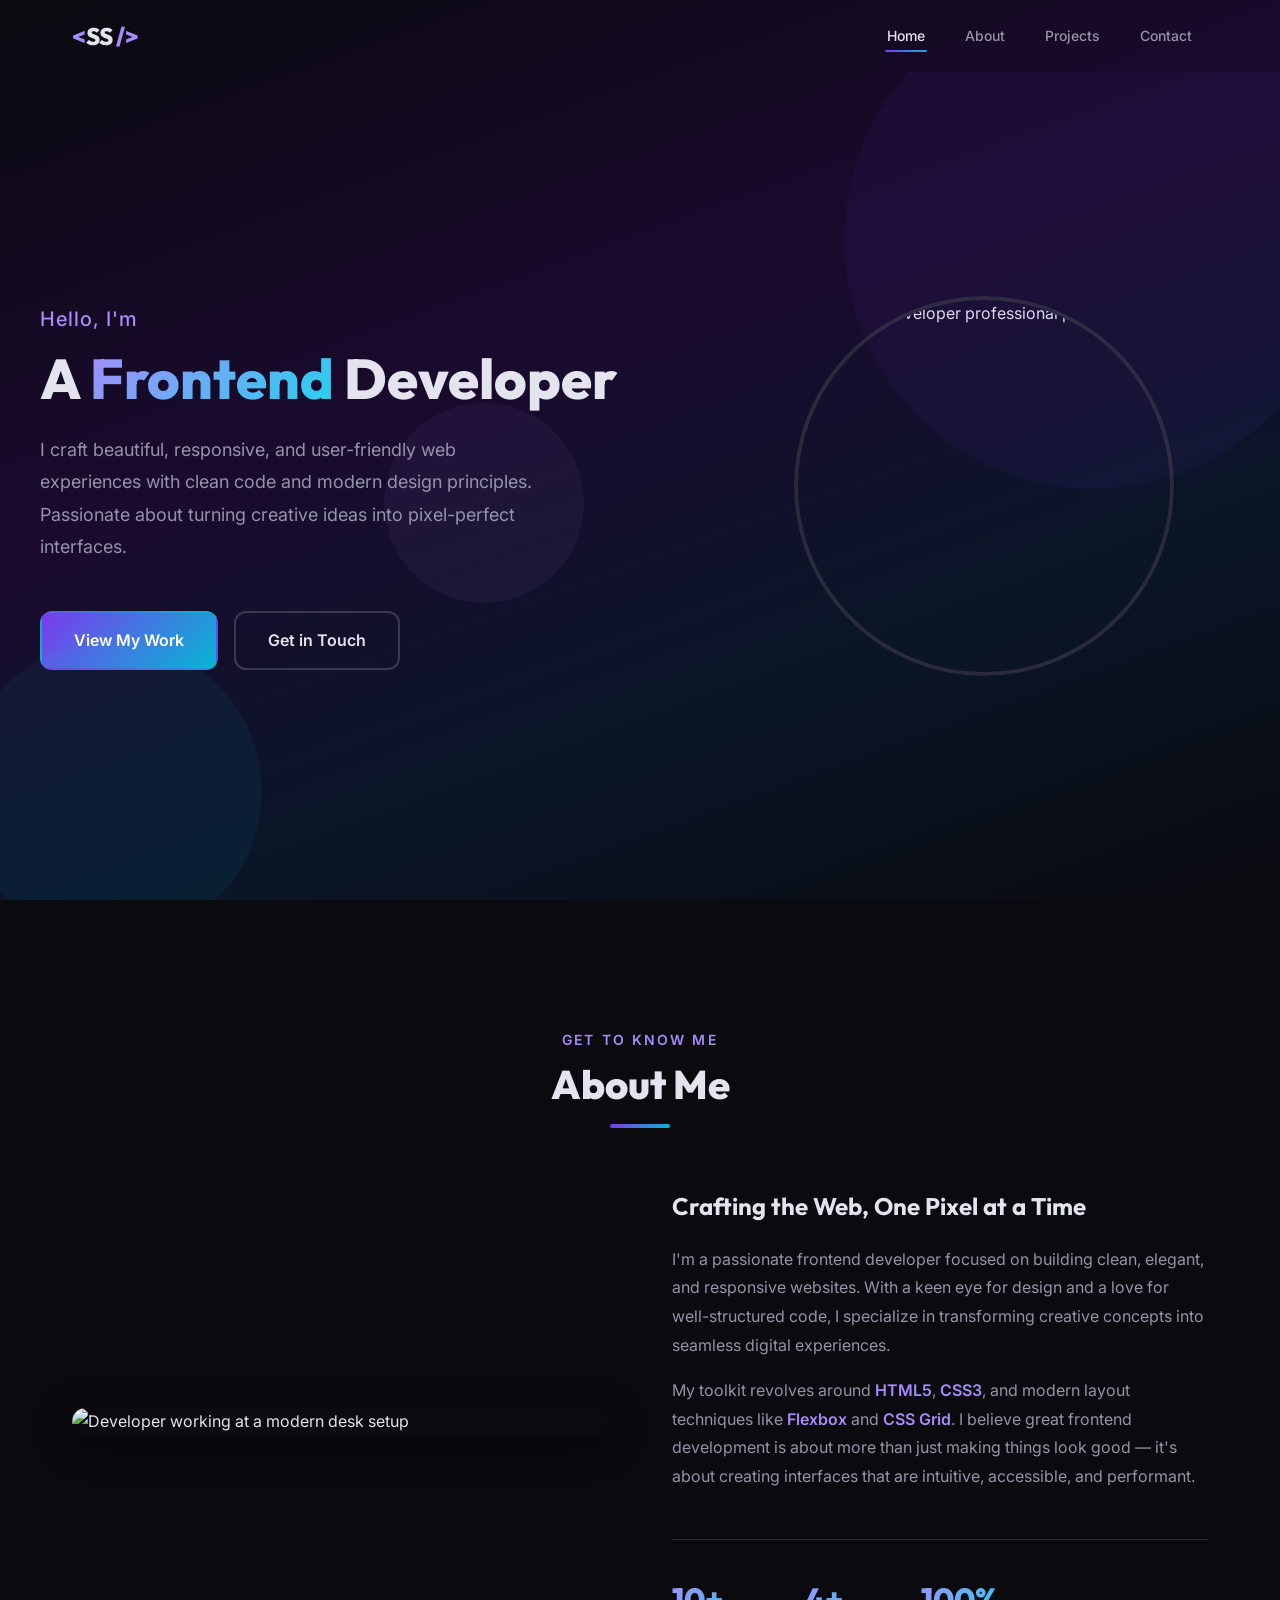
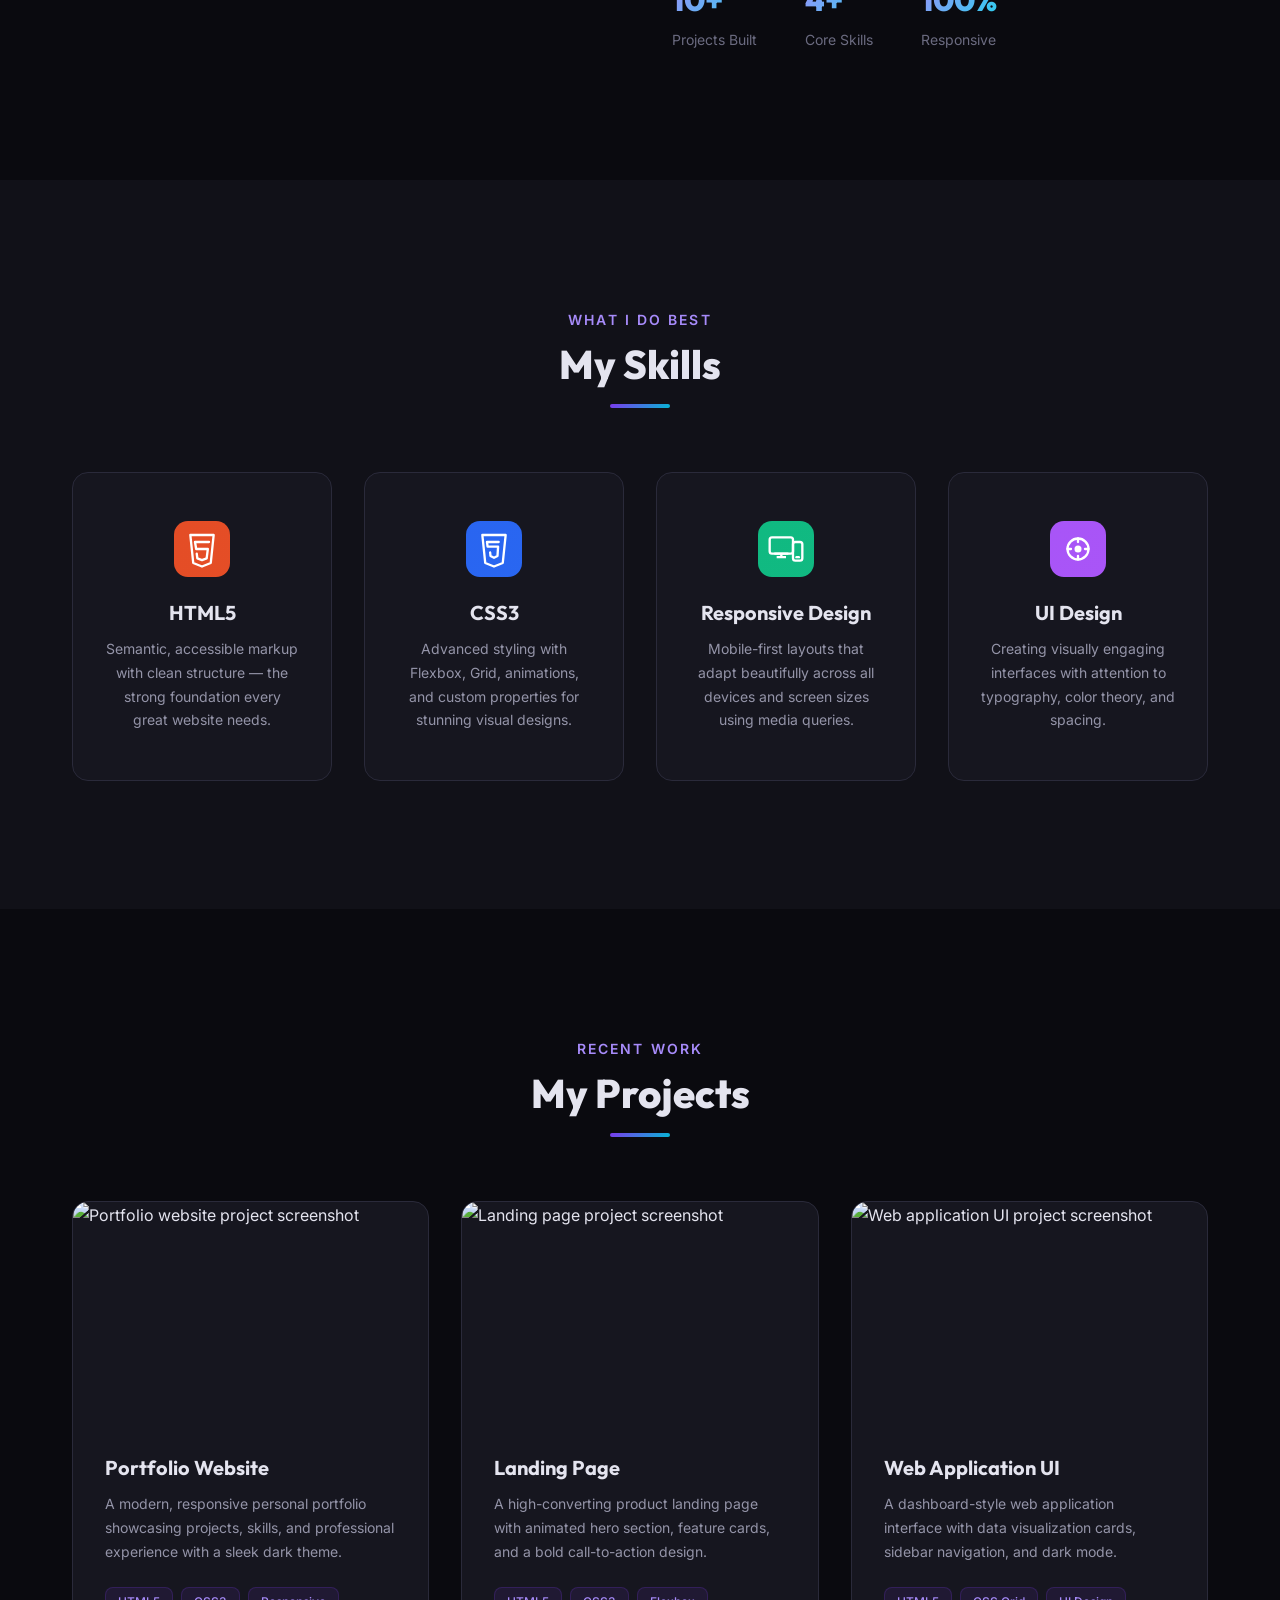
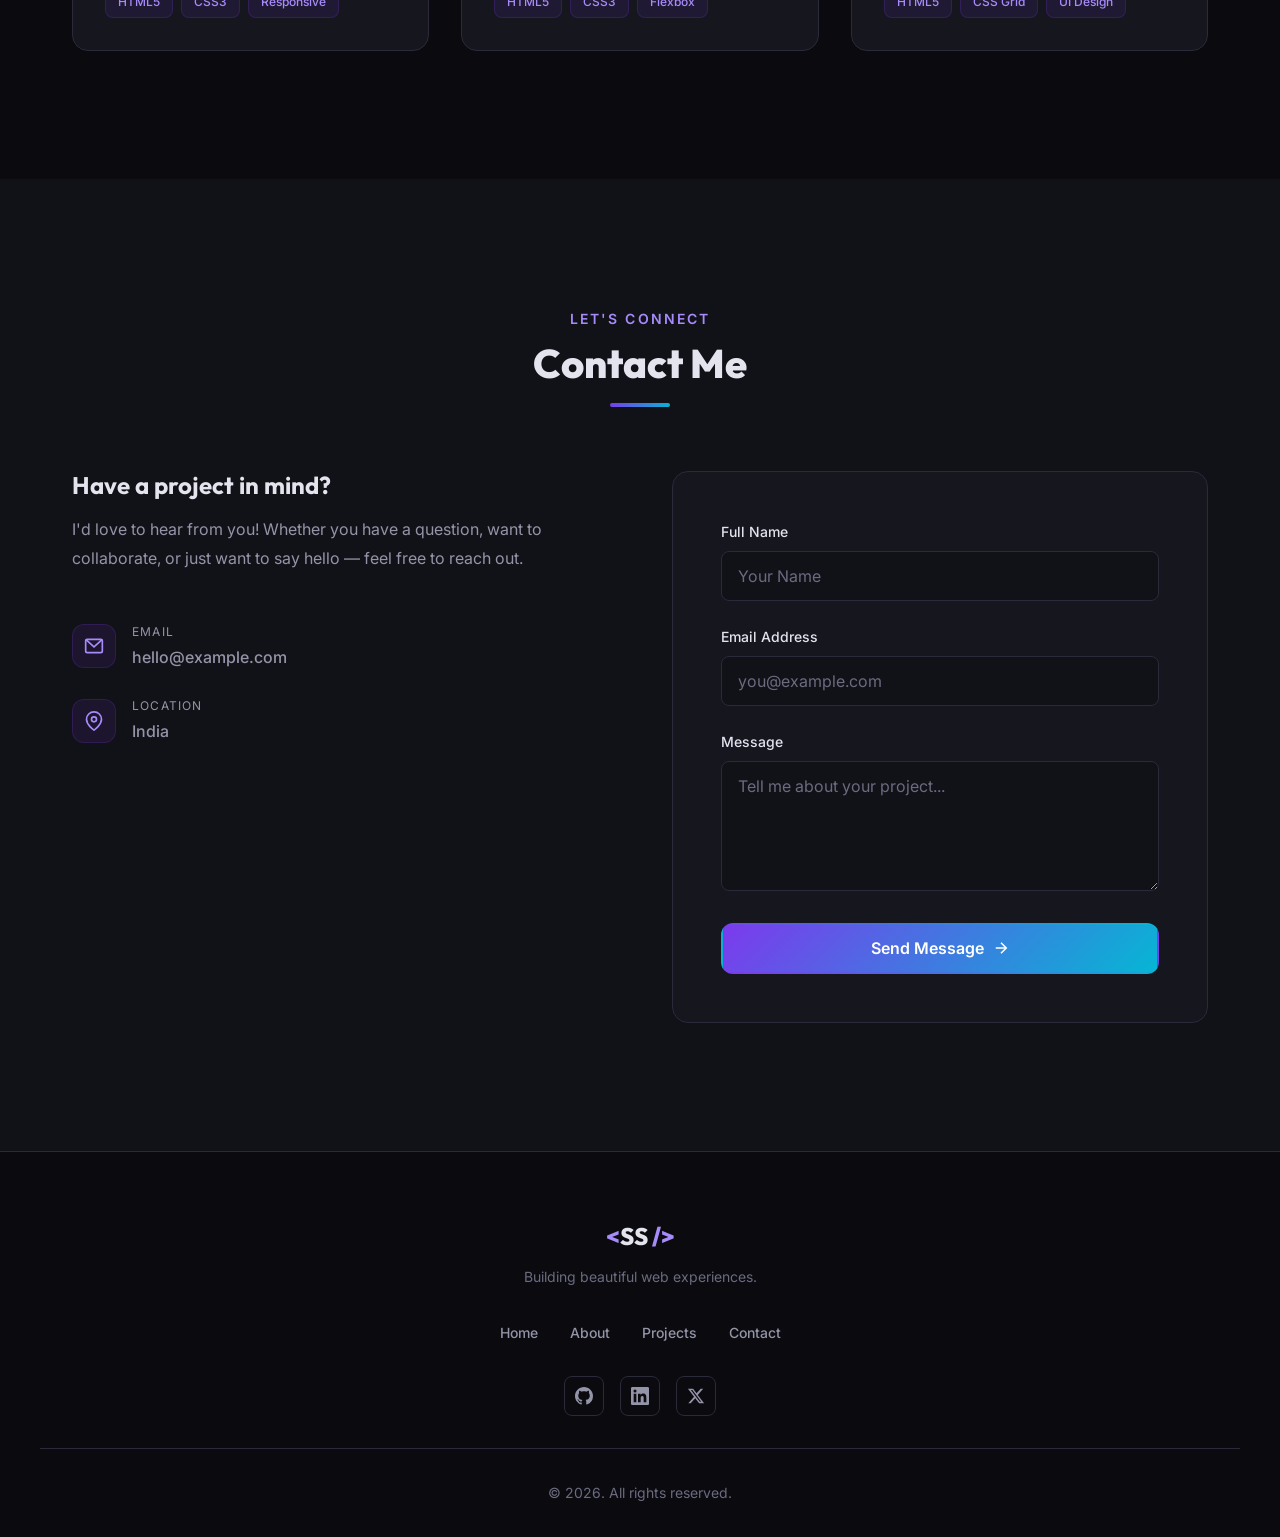
==== index.html @ 4338107c "mobile, desktop, tablet responsive UI" ====
<!DOCTYPE html>
<html lang="en">

<head>
    <meta charset="UTF-8">
    <meta name="viewport" content="width=device-width, initial-scale=1.0">
    <meta name="description"
        content="Frontend Developer Portfolio — showcasing modern web development skills in HTML, CSS, responsive design, and UI development.">
    <title>Subhonita Sarkar | Frontend Developer Portfolio</title>

    <!-- Google Fonts -->
    <link rel="preconnect" href="https://fonts.googleapis.com">
    <link rel="preconnect" href="https://fonts.gstatic.com" crossorigin>
    <link
        href="https://fonts.googleapis.com/css2?family=Inter:wght@400;500;600;700;800&family=Outfit:wght@400;500;600;700;800&display=swap"
        rel="stylesheet">

    <link rel="stylesheet" href="style.css">
</head>

<body>

    <!-- ===== HEADER + HERO WRAPPER ===== -->
    <div class="hero-wrapper">

    <!-- ===== HEADER / NAVIGATION ===== -->
    <header class="site-header" id="header">
        <nav class="navbar">
            <a href="#home" class="logo" aria-label="Home">
                <span class="logo-bracket">&lt;</span>SS<span class="logo-bracket"> /&gt;</span>
            </a>
            <button class="hamburger" id="hamburger-btn" aria-label="Toggle menu" aria-expanded="false">
                <span class="hamburger-bar"></span>
                <span class="hamburger-bar"></span>
                <span class="hamburger-bar"></span>
            </button>
            <ul class="nav-links" id="nav-links">
                <li><a href="#home" class="nav-link active">Home</a></li>
                <li><a href="#about" class="nav-link">About</a></li>
                <li><a href="#projects" class="nav-link">Projects</a></li>
                <li><a href="#contact" class="nav-link">Contact</a></li>
            </ul>
        </nav>
    </header>

    <main>
        <!-- ===== HERO SECTION ===== -->
        <section class="hero" id="home">
            <div class="hero-content">
                <div class="hero-text">
                    <p class="hero-greeting">Hello, I'm</p>
                    <h1 class="hero-heading">
                        A <span class="gradient-text">Frontend</span> Developer
                    </h1>
                    <p class="hero-description">
                        I craft beautiful, responsive, and user-friendly web experiences
                        with clean code and modern design principles. Passionate about
                        turning creative ideas into pixel-perfect interfaces.
                    </p>
                    <div class="hero-buttons">
                        <a href="#projects" class="btn btn-primary">View My Work</a>
                        <a href="#contact" class="btn btn-outline">Get in Touch</a>
                    </div>
                </div>
                <div class="hero-image-wrapper">
                    <div class="hero-image-container">
                        <img src="images/developer-hero.png" alt="Frontend developer professional portrait"
                            class="hero-image">
                        <div class="hero-image-glow"></div>
                    </div>
                </div>
            </div>

            <!-- Decorative floating shapes -->
            <div class="hero-shapes">
                <div class="shape shape-1"></div>
                <div class="shape shape-2"></div>
                <div class="shape shape-3"></div>
            </div>
        </section>

    </div><!-- /.hero-wrapper -->

        <!-- ===== ABOUT SECTION ===== -->
        <section class="about" id="about">
            <div class="section-container">
                <div class="section-header">
                    <p class="section-tag">Get to Know Me</p>
                    <h2 class="section-title">About Me</h2>
                </div>

                <div class="about-grid">
                    <div class="about-image-wrapper">
                        <img src="images/about-developer.png" alt="Developer working at a modern desk setup"
                            class="about-image">
                        <div class="about-image-accent"></div>
                    </div>
                    <div class="about-text">
                        <h3 class="about-subtitle">Crafting the Web, One Pixel at a Time</h3>
                        <p>
                            I'm a passionate frontend developer focused on building clean,
                            elegant, and responsive websites. With a keen eye for design and
                            a love for well-structured code, I specialize in transforming
                            creative concepts into seamless digital experiences.
                        </p>
                        <p>
                            My toolkit revolves around <strong>HTML5</strong>, <strong>CSS3</strong>,
                            and modern layout techniques like <strong>Flexbox</strong> and
                            <strong>CSS Grid</strong>. I believe great frontend development is
                            about more than just making things look good — it's about creating
                            interfaces that are intuitive, accessible, and performant.
                        </p>
                        <div class="about-stats">
                            <div class="stat-item">
                                <span class="stat-number">10+</span>
                                <span class="stat-label">Projects Built</span>
                            </div>
                            <div class="stat-item">
                                <span class="stat-number">4+</span>
                                <span class="stat-label">Core Skills</span>
                            </div>
                            <div class="stat-item">
                                <span class="stat-number">100%</span>
                                <span class="stat-label">Responsive</span>
                            </div>
                        </div>
                    </div>
                </div>
            </div>
        </section>

        <!-- ===== SKILLS SECTION ===== -->
        <section class="skills" id="skills">
            <div class="section-container">
                <div class="section-header">
                    <p class="section-tag">What I Do Best</p>
                    <h2 class="section-title">My Skills</h2>
                </div>

                <div class="skills-grid">
                    <!-- Skill Card 1 — HTML -->
                    <article class="skill-card" id="skill-html">
                        <div class="skill-icon">
                            <svg viewBox="0 0 48 48" fill="none" xmlns="http://www.w3.org/2000/svg">
                                <rect width="48" height="48" rx="12" fill="url(#html-grad)" />
                                <path d="M14 12L16.5 36L24 39L31.5 36L34 12H14Z" stroke="white" stroke-width="2"
                                    stroke-linejoin="round" />
                                <path d="M30 18H18L19 24H29L28 32L24 33.5L20 32L19.5 28" stroke="white" stroke-width="2"
                                    stroke-linecap="round" stroke-linejoin="round" />
                                <defs>
                                    <linearGradient id="html-grad" x1="0" y1="0" x2="48" y2="48">
                                        <stop stop-color="#E44D26" />
                                        <stop offset="1" stop-color="#F16529" />
                                    </linearGradient>
                                </defs>
                            </svg>
                        </div>
                        <h3 class="skill-title">HTML5</h3>
                        <p class="skill-description">
                            Semantic, accessible markup with clean structure — the strong
                            foundation every great website needs.
                        </p>
                    </article>

                    <!-- Skill Card 2 — CSS -->
                    <article class="skill-card" id="skill-css">
                        <div class="skill-icon">
                            <svg viewBox="0 0 48 48" fill="none" xmlns="http://www.w3.org/2000/svg">
                                <rect width="48" height="48" rx="12" fill="url(#css-grad)" />
                                <path d="M14 12L16.5 36L24 39L31.5 36L34 12H14Z" stroke="white" stroke-width="2"
                                    stroke-linejoin="round" />
                                <path d="M28 18H18L18.5 22H27.5L27 30L24 31.5L21 30L20.7 27" stroke="white"
                                    stroke-width="2" stroke-linecap="round" stroke-linejoin="round" />
                                <defs>
                                    <linearGradient id="css-grad" x1="0" y1="0" x2="48" y2="48">
                                        <stop stop-color="#2965F1" />
                                        <stop offset="1" stop-color="#33A9DC" />
                                    </linearGradient>
                                </defs>
                            </svg>
                        </div>
                        <h3 class="skill-title">CSS3</h3>
                        <p class="skill-description">
                            Advanced styling with Flexbox, Grid, animations, and custom
                            properties for stunning visual designs.
                        </p>
                    </article>

                    <!-- Skill Card 3 — Responsive Design -->
                    <article class="skill-card" id="skill-responsive">
                        <div class="skill-icon">
                            <svg viewBox="0 0 48 48" fill="none" xmlns="http://www.w3.org/2000/svg">
                                <rect width="48" height="48" rx="12" fill="url(#resp-grad)" />
                                <rect x="10" y="14" width="20" height="14" rx="2" stroke="white" stroke-width="2" />
                                <line x1="14" y1="28" x2="26" y2="28" stroke="white" stroke-width="2" />
                                <line x1="20" y1="28" x2="20" y2="31" stroke="white" stroke-width="2" />
                                <line x1="16" y1="31" x2="24" y2="31" stroke="white" stroke-width="2" />
                                <rect x="30" y="18" width="8" height="16" rx="2" stroke="white" stroke-width="2" />
                                <line x1="33" y1="31" x2="35" y2="31" stroke="white" stroke-width="2"
                                    stroke-linecap="round" />
                                <defs>
                                    <linearGradient id="resp-grad" x1="0" y1="0" x2="48" y2="48">
                                        <stop stop-color="#10B981" />
                                        <stop offset="1" stop-color="#34D399" />
                                    </linearGradient>
                                </defs>
                            </svg>
                        </div>
                        <h3 class="skill-title">Responsive Design</h3>
                        <p class="skill-description">
                            Mobile-first layouts that adapt beautifully across all devices
                            and screen sizes using media queries.
                        </p>
                    </article>

                    <!-- Skill Card 4 — UI Design -->
                    <article class="skill-card" id="skill-ui">
                        <div class="skill-icon">
                            <svg viewBox="0 0 48 48" fill="none" xmlns="http://www.w3.org/2000/svg">
                                <rect width="48" height="48" rx="12" fill="url(#ui-grad)" />
                                <circle cx="24" cy="24" r="9" stroke="white" stroke-width="2" />
                                <path d="M24 15V18" stroke="white" stroke-width="2" stroke-linecap="round" />
                                <path d="M24 30V33" stroke="white" stroke-width="2" stroke-linecap="round" />
                                <path d="M15 24H18" stroke="white" stroke-width="2" stroke-linecap="round" />
                                <path d="M30 24H33" stroke="white" stroke-width="2" stroke-linecap="round" />
                                <circle cx="24" cy="24" r="3" fill="white" />
                                <defs>
                                    <linearGradient id="ui-grad" x1="0" y1="0" x2="48" y2="48">
                                        <stop stop-color="#A855F7" />
                                        <stop offset="1" stop-color="#D946EF" />
                                    </linearGradient>
                                </defs>
                            </svg>
                        </div>
                        <h3 class="skill-title">UI Design</h3>
                        <p class="skill-description">
                            Creating visually engaging interfaces with attention to
                            typography, color theory, and spacing.
                        </p>
                    </article>
                </div>
            </div>
        </section>

        <!-- ===== PROJECTS SECTION ===== -->
        <section class="projects" id="projects">
            <div class="section-container">
                <div class="section-header">
                    <p class="section-tag">Recent Work</p>
                    <h2 class="section-title">My Projects</h2>
                </div>

                <div class="projects-grid">
                    <!-- Project Card 1 -->
                    <article class="project-card" id="project-1">
                        <div class="project-image-wrapper">
                            <img src="images/project-portfolio.png" alt="Portfolio website project screenshot"
                                class="project-image">
                            <div class="project-overlay">
                                <span class="project-overlay-text">View Project</span>
                            </div>
                        </div>
                        <div class="project-info">
                            <h3 class="project-title">Portfolio Website</h3>
                            <p class="project-description">
                                A modern, responsive personal portfolio showcasing projects,
                                skills, and professional experience with a sleek dark theme.
                            </p>
                            <div class="project-tags">
                                <span class="tag">HTML5</span>
                                <span class="tag">CSS3</span>
                                <span class="tag">Responsive</span>
                            </div>
                        </div>
                    </article>

                    <!-- Project Card 2 -->
                    <article class="project-card" id="project-2">
                        <div class="project-image-wrapper">
                            <img src="images/project-landing.png" alt="Landing page project screenshot"
                                class="project-image">
                            <div class="project-overlay">
                                <span class="project-overlay-text">View Project</span>
                            </div>
                        </div>
                        <div class="project-info">
                            <h3 class="project-title">Landing Page</h3>
                            <p class="project-description">
                                A high-converting product landing page with animated hero
                                section, feature cards, and a bold call-to-action design.
                            </p>
                            <div class="project-tags">
                                <span class="tag">HTML5</span>
                                <span class="tag">CSS3</span>
                                <span class="tag">Flexbox</span>
                            </div>
                        </div>
                    </article>

                    <!-- Project Card 3 -->
                    <article class="project-card" id="project-3">
                        <div class="project-image-wrapper">
                            <img src="images/project-webapp.png" alt="Web application UI project screenshot"
                                class="project-image">
                            <div class="project-overlay">
                                <span class="project-overlay-text">View Project</span>
                            </div>
                        </div>
                        <div class="project-info">
                            <h3 class="project-title">Web Application UI</h3>
                            <p class="project-description">
                                A dashboard-style web application interface with data
                                visualization cards, sidebar navigation, and dark mode.
                            </p>
                            <div class="project-tags">
                                <span class="tag">HTML5</span>
                                <span class="tag">CSS Grid</span>
                                <span class="tag">UI Design</span>
                            </div>
                        </div>
                    </article>
                </div>
            </div>
        </section>

        <!-- ===== CONTACT SECTION ===== -->
        <section class="contact" id="contact">
            <div class="section-container">
                <div class="section-header">
                    <p class="section-tag">Let's Connect</p>
                    <h2 class="section-title">Contact Me</h2>
                </div>

                <div class="contact-grid">
                    <div class="contact-info">
                        <h3 class="contact-subtitle">Have a project in mind?</h3>
                        <p>
                            I'd love to hear from you! Whether you have a question, want to
                            collaborate, or just want to say hello — feel free to reach out.
                        </p>
                        <div class="contact-details">
                            <div class="contact-detail-item">
                                <div class="contact-icon">
                                    <svg viewBox="0 0 24 24" fill="none" stroke="currentColor" stroke-width="2">
                                        <rect x="2" y="4" width="20" height="16" rx="2" />
                                        <path d="M22 4L12 13L2 4" />
                                    </svg>
                                </div>
                                <div>
                                    <p class="contact-label">Email</p>
                                    <p class="contact-value">hello@example.com</p>
                                </div>
                            </div>
                            <div class="contact-detail-item">
                                <div class="contact-icon">
                                    <svg viewBox="0 0 24 24" fill="none" stroke="currentColor" stroke-width="2">
                                        <path d="M21 10c0 7-9 13-9 13s-9-6-9-13a9 9 0 0118 0z" />
                                        <circle cx="12" cy="10" r="3" />
                                    </svg>
                                </div>
                                <div>
                                    <p class="contact-label">Location</p>
                                    <p class="contact-value">India</p>
                                </div>
                            </div>
                        </div>
                    </div>

                    <form class="contact-form" id="contact-form" action="#" method="POST">
                        <div class="form-group">
                            <label for="name" class="form-label">Full Name</label>
                            <input type="text" id="name" name="name" class="form-input" placeholder="Your Name"
                                required>
                        </div>
                        <div class="form-group">
                            <label for="email" class="form-label">Email Address</label>
                            <input type="email" id="email" name="email" class="form-input" placeholder="you@example.com"
                                required>
                        </div>
                        <div class="form-group">
                            <label for="message" class="form-label">Message</label>
                            <textarea id="message" name="message" class="form-input form-textarea"
                                placeholder="Tell me about your project..." rows="5" required></textarea>
                        </div>
                        <button type="submit" class="btn btn-primary btn-full" id="submit-btn">
                            Send Message
                            <svg class="btn-icon" viewBox="0 0 24 24" fill="none" stroke="currentColor"
                                stroke-width="2">
                                <line x1="5" y1="12" x2="19" y2="12" />
                                <polyline points="12 5 19 12 12 19" />
                            </svg>
                        </button>
                    </form>
                </div>
            </div>
        </section>
    </main>

    <!-- ===== FOOTER ===== -->
    <footer class="site-footer" id="footer">
        <div class="footer-content">
            <div class="footer-top">
                <a href="#home" class="footer-logo" aria-label="Home">
                    <span class="logo-bracket">&lt;</span>SS<span class="logo-bracket"> /&gt;</span>
                </a>
                <p class="footer-tagline">Building beautiful web experiences.</p>
            </div>

            <div class="footer-links">
                <a href="#home" class="footer-link">Home</a>
                <a href="#about" class="footer-link">About</a>
                <a href="#projects" class="footer-link">Projects</a>
                <a href="#contact" class="footer-link">Contact</a>
            </div>

            <div class="footer-socials">
                <a href="#" class="social-link" aria-label="GitHub">
                    <svg viewBox="0 0 24 24" fill="currentColor">
                        <path
                            d="M12 0C5.37 0 0 5.37 0 12c0 5.31 3.435 9.795 8.205 11.385.6.105.825-.255.825-.57 0-.285-.015-1.23-.015-2.235-3.015.555-3.795-.735-4.035-1.41-.135-.345-.72-1.41-1.23-1.695-.42-.225-1.02-.78-.015-.795.945-.015 1.62.87 1.845 1.23 1.08 1.815 2.805 1.305 3.495.99.105-.78.42-1.305.765-1.605-2.67-.3-5.46-1.335-5.46-5.925 0-1.305.465-2.385 1.23-3.225-.12-.3-.54-1.53.12-3.18 0 0 1.005-.315 3.3 1.23.96-.27 1.98-.405 3-.405s2.04.135 3 .405c2.295-1.56 3.3-1.23 3.3-1.23.66 1.65.24 2.88.12 3.18.765.84 1.23 1.905 1.23 3.225 0 4.605-2.805 5.625-5.475 5.925.435.375.81 1.095.81 2.22 0 1.605-.015 2.895-.015 3.3 0 .315.225.69.825.57A12.02 12.02 0 0024 12c0-6.63-5.37-12-12-12z" />
                    </svg>
                </a>
                <a href="#" class="social-link" aria-label="LinkedIn">
                    <svg viewBox="0 0 24 24" fill="currentColor">
                        <path
                            d="M20.447 20.452h-3.554v-5.569c0-1.328-.027-3.037-1.852-3.037-1.853 0-2.136 1.445-2.136 2.939v5.667H9.351V9h3.414v1.561h.046c.477-.9 1.637-1.85 3.37-1.85 3.601 0 4.267 2.37 4.267 5.455v6.286zM5.337 7.433a2.062 2.062 0 01-2.063-2.065 2.064 2.064 0 112.063 2.065zm1.782 13.019H3.555V9h3.564v11.452zM22.225 0H1.771C.792 0 0 .774 0 1.729v20.542C0 23.227.792 24 1.771 24h20.451C23.2 24 24 23.227 24 22.271V1.729C24 .774 23.2 0 22.222 0h.003z" />
                    </svg>
                </a>
                <a href="#" class="social-link" aria-label="Twitter">
                    <svg viewBox="0 0 24 24" fill="currentColor">
                        <path
                            d="M18.244 2.25h3.308l-7.227 8.26 8.502 11.24H16.17l-5.214-6.817L4.99 21.75H1.68l7.73-8.835L1.254 2.25H8.08l4.713 6.231zm-1.161 17.52h1.833L7.084 4.126H5.117z" />
                    </svg>
                </a>
            </div>

            <div class="footer-bottom">
                <p>&copy; 2026. All rights reserved.</p>
            </div>
        </div>
    </footer>

    <script>
    (function () {
        const hamburger = document.getElementById('hamburger-btn');
        const navLinks = document.getElementById('nav-links');
        const header = document.getElementById('header');
        const links = navLinks.querySelectorAll('.nav-link');

        // Toggle mobile menu
        hamburger.addEventListener('click', function () {
            const isOpen = header.classList.toggle('nav-open');
            hamburger.classList.toggle('active');
            hamburger.setAttribute('aria-expanded', isOpen);
        });

        // Close menu when a nav link is clicked
        links.forEach(function (link) {
            link.addEventListener('click', function () {
                header.classList.remove('nav-open');
                hamburger.classList.remove('active');
                hamburger.setAttribute('aria-expanded', 'false');
            });
        });

        // Close menu when clicking outside
        document.addEventListener('click', function (e) {
            if (!header.contains(e.target) && header.classList.contains('nav-open')) {
                header.classList.remove('nav-open');
                hamburger.classList.remove('active');
                hamburger.setAttribute('aria-expanded', 'false');
            }
        });
    })();
    </script>

</body>

</html>
---- style.css ----
/* ============================================================
   PORTFOLIO WEBSITE — STYLE.CSS
   A modern, clean, responsive stylesheet for a frontend
   developer portfolio. Built with CSS Flexbox, CSS Grid,
   custom properties, and Google Fonts (Inter & Outfit).
   ============================================================ */

/* ── CSS Custom Properties (Design Tokens) ────────────────── */
:root {
    /* Color Palette */
    --clr-bg:           #0a0a0f;
    --clr-bg-alt:       #111118;
    --clr-surface:      #16161f;
    --clr-surface-hover:#1e1e2a;
    --clr-border:       #2a2a3a;
    --clr-border-light: #3a3a4f;

    --clr-text:         #e4e4ef;
    --clr-text-muted:   #9494a8;
    --clr-text-subtle:  #6b6b80;

    --clr-primary:      #7c3aed;
    --clr-primary-light:#a78bfa;
    --clr-primary-dark: #5b21b6;

    --clr-accent:       #06b6d4;
    --clr-accent-light: #22d3ee;

    --clr-gradient:     linear-gradient(135deg, #7c3aed, #06b6d4);
    --clr-gradient-text:linear-gradient(135deg, #a78bfa, #22d3ee);
    --clr-gradient-hero:linear-gradient(160deg, #0a0a0f 0%, #1a0a2e 40%, #0a1628 70%, #0a0a0f 100%);

    /* Typography */
    --ff-heading: 'Outfit', sans-serif;
    --ff-body:    'Inter', sans-serif;

    --fs-xs:   0.75rem;   /* 12px */
    --fs-sm:   0.875rem;  /* 14px */
    --fs-base: 1rem;      /* 16px */
    --fs-md:   1.125rem;  /* 18px */
    --fs-lg:   1.25rem;   /* 20px */
    --fs-xl:   1.5rem;    /* 24px */
    --fs-2xl:  2rem;      /* 32px */
    --fs-3xl:  2.5rem;    /* 40px */
    --fs-4xl:  3.5rem;    /* 56px */

    --fw-regular:  400;
    --fw-medium:   500;
    --fw-semibold: 600;
    --fw-bold:     700;
    --fw-extrabold:800;

    /* Spacing */
    --space-xs:  0.5rem;
    --space-sm:  0.75rem;
    --space-md:  1rem;
    --space-lg:  1.5rem;
    --space-xl:  2rem;
    --space-2xl: 3rem;
    --space-3xl: 4rem;
    --space-4xl: 6rem;
    --space-5xl: 8rem;

    /* Borders & Shadows */
    --radius-sm:  0.5rem;
    --radius-md:  0.75rem;
    --radius-lg:  1rem;
    --radius-xl:  1.5rem;
    --radius-full:50%;

    --shadow-sm:  0 1px 3px rgba(0,0,0,.3);
    --shadow-md:  0 4px 16px rgba(0,0,0,.4);
    --shadow-lg:  0 8px 32px rgba(0,0,0,.5);
    --shadow-glow:0 0 40px rgba(124,58,237,.25);

    /* Transitions */
    --ease-smooth:  cubic-bezier(.4,0,.2,1);
    --duration-fast: 200ms;
    --duration-base: 350ms;
    --duration-slow: 500ms;

    /* Layout */
    --container-max: 1200px;
    --header-height: 72px;
}


/* ── Reset & Base ─────────────────────────────────────────── */
*,
*::before,
*::after {
    margin: 0;
    padding: 0;
    box-sizing: border-box;
}

html {
    scroll-behavior: smooth;
    scroll-padding-top: var(--header-height);
}

body {
    font-family: var(--ff-body);
    font-size: var(--fs-base);
    font-weight: var(--fw-regular);
    line-height: 1.7;
    color: var(--clr-text);
    background-color: var(--clr-bg);
    -webkit-font-smoothing: antialiased;
    -moz-osx-font-smoothing: grayscale;
    overflow-x: hidden;
}

img {
    max-width: 100%;
    height: auto;
    display: block;
}

a {
    text-decoration: none;
    color: inherit;
}

ul {
    list-style: none;
}

h1, h2, h3, h4, h5, h6 {
    font-family: var(--ff-heading);
    line-height: 1.2;
}


/* ── Utility Classes ──────────────────────────────────────── */
.section-container {
    max-width: var(--container-max);
    margin: 0 auto;
    padding: 0 var(--space-xl);
}

.section-header {
    text-align: center;
    margin-bottom: var(--space-3xl);
}

.section-tag {
    font-size: var(--fs-sm);
    font-weight: var(--fw-semibold);
    color: var(--clr-primary-light);
    text-transform: uppercase;
    letter-spacing: 0.15em;
    margin-bottom: var(--space-xs);
}

.section-title {
    font-size: var(--fs-3xl);
    font-weight: var(--fw-extrabold);
    color: var(--clr-text);
    position: relative;
}

.section-title::after {
    content: '';
    display: block;
    width: 60px;
    height: 4px;
    background: var(--clr-gradient);
    border-radius: 2px;
    margin: var(--space-md) auto 0;
}

.gradient-text {
    background: var(--clr-gradient-text);
    -webkit-background-clip: text;
    background-clip: text;
    -webkit-text-fill-color: transparent;
}

/* Buttons */
.btn {
    display: inline-flex;
    align-items: center;
    gap: var(--space-xs);
    font-family: var(--ff-body);
    font-size: var(--fs-base);
    font-weight: var(--fw-semibold);
    padding: 0.85rem 2rem;
    border-radius: var(--radius-md);
    border: 2px solid transparent;
    cursor: pointer;
    transition: all var(--duration-base) var(--ease-smooth);
    position: relative;
    overflow: hidden;
}

.btn-primary {
    background: var(--clr-gradient);
    color: #fff;
    border-color: transparent;
}

.btn-primary:hover {
    transform: translateY(-2px);
    box-shadow: var(--shadow-glow);
}

.btn-outline {
    background: transparent;
    color: var(--clr-text);
    border-color: var(--clr-border-light);
}

.btn-outline:hover {
    border-color: var(--clr-primary-light);
    color: var(--clr-primary-light);
    transform: translateY(-2px);
}

.btn-full {
    width: 100%;
    justify-content: center;
}

.btn-icon {
    width: 18px;
    height: 18px;
    transition: transform var(--duration-fast) var(--ease-smooth);
}

.btn:hover .btn-icon {
    transform: translateX(4px);
}


/* ── HEADER / NAVBAR ──────────────────────────────────────── */
.site-header {
    position: relative;
    height: var(--header-height);
    z-index: 1000;
    background: transparent;
    border-bottom: none;
}

.navbar {
    max-width: var(--container-max);
    margin: 0 auto;
    height: 100%;
    padding: 0 var(--space-xl);
    display: flex;
    align-items: center;
    justify-content: space-between;
}

.logo {
    font-family: var(--ff-heading);
    font-size: var(--fs-xl);
    font-weight: var(--fw-extrabold);
    color: var(--clr-text);
    letter-spacing: -0.02em;
    transition: color var(--duration-fast) var(--ease-smooth);
}

.logo-bracket {
    color: var(--clr-primary-light);
}

.logo:hover {
    color: var(--clr-primary-light);
}

/* Hamburger Menu Button — hidden on desktop */
.hamburger {
    display: none;
    flex-direction: column;
    justify-content: center;
    align-items: center;
    gap: 5px;
    width: 40px;
    height: 40px;
    background: none;
    border: 1px solid var(--clr-border);
    border-radius: var(--radius-sm);
    cursor: pointer;
    padding: 8px;
    z-index: 1010;
    transition: border-color var(--duration-fast) var(--ease-smooth);
}

.hamburger:hover {
    border-color: var(--clr-primary-light);
}

.hamburger-bar {
    display: block;
    width: 100%;
    height: 2px;
    background: var(--clr-text);
    border-radius: 2px;
    transition: all var(--duration-base) var(--ease-smooth);
    transform-origin: center;
}

/* Animated X state */
.hamburger.active .hamburger-bar:nth-child(1) {
    transform: translateY(7px) rotate(45deg);
}

.hamburger.active .hamburger-bar:nth-child(2) {
    opacity: 0;
    transform: scaleX(0);
}

.hamburger.active .hamburger-bar:nth-child(3) {
    transform: translateY(-7px) rotate(-45deg);
}

.nav-links {
    display: flex;
    align-items: center;
    gap: var(--space-xs);
}

.nav-link {
    font-size: var(--fs-sm);
    font-weight: var(--fw-medium);
    color: var(--clr-text-muted);
    padding: var(--space-xs) var(--space-md);
    border-radius: var(--radius-sm);
    transition: all var(--duration-fast) var(--ease-smooth);
    position: relative;
}

.nav-link::after {
    content: '';
    position: absolute;
    bottom: 0;
    left: 50%;
    width: 0;
    height: 2px;
    background: var(--clr-gradient);
    border-radius: 1px;
    transition: all var(--duration-base) var(--ease-smooth);
    transform: translateX(-50%);
}

.nav-link:hover,
.nav-link.active {
    color: var(--clr-text);
}

.nav-link:hover::after,
.nav-link.active::after {
    width: 60%;
}


/* ── HERO WRAPPER (header + hero share one gradient) ──────── */
.hero-wrapper {
    background: var(--clr-gradient-hero);
}

/* ── HERO SECTION ─────────────────────────────────────────── */
.hero {
    min-height: calc(100vh - var(--header-height));
    display: flex;
    align-items: center;
    justify-content: center;
    position: relative;
    padding: var(--space-3xl) var(--space-xl);
    overflow: hidden;
}

.hero-content {
    max-width: var(--container-max);
    width: 100%;
    display: grid;
    grid-template-columns: 1.1fr 0.9fr;
    align-items: center;
    gap: var(--space-3xl);
}

.hero-greeting {
    font-size: var(--fs-lg);
    font-weight: var(--fw-medium);
    color: var(--clr-primary-light);
    margin-bottom: var(--space-sm);
    letter-spacing: 0.05em;
}

.hero-heading {
    font-size: var(--fs-4xl);
    font-weight: var(--fw-extrabold);
    line-height: 1.1;
    margin-bottom: var(--space-lg);
    color: var(--clr-text);
}

.hero-description {
    font-size: var(--fs-md);
    color: var(--clr-text-muted);
    max-width: 520px;
    margin-bottom: var(--space-2xl);
    line-height: 1.8;
}

.hero-buttons {
    display: flex;
    gap: var(--space-md);
    flex-wrap: wrap;
}

/* Hero image */
.hero-image-wrapper {
    display: flex;
    justify-content: center;
    align-items: center;
}

.hero-image-container {
    position: relative;
    width: min(380px, 70vw);
    height: min(380px, 70vw);
    border-radius: var(--radius-full);
    overflow: hidden;
}

.hero-image {
    width: 100%;
    height: 100%;
    object-fit: cover;
    border-radius: var(--radius-full);
    border: 4px solid var(--clr-border);
    transition: transform var(--duration-slow) var(--ease-smooth);
}

.hero-image:hover {
    transform: scale(1.03);
}

.hero-image-glow {
    position: absolute;
    inset: -4px;
    border-radius: var(--radius-full);
    background: var(--clr-gradient);
    z-index: -1;
    filter: blur(20px);
    opacity: 0.5;
}

/* Decorative shapes */
.hero-shapes {
    position: absolute;
    inset: 0;
    pointer-events: none;
    overflow: hidden;
}

.shape {
    position: absolute;
    border-radius: var(--radius-full);
    opacity: 0.06;
}

.shape-1 {
    width: 500px;
    height: 500px;
    background: var(--clr-primary);
    top: -10%;
    right: -5%;
    animation: float 8s ease-in-out infinite;
}

.shape-2 {
    width: 300px;
    height: 300px;
    background: var(--clr-accent);
    bottom: -5%;
    left: -3%;
    animation: float 10s ease-in-out infinite reverse;
}

.shape-3 {
    width: 200px;
    height: 200px;
    background: var(--clr-primary-light);
    top: 40%;
    left: 30%;
    animation: float 12s ease-in-out infinite;
}

@keyframes float {
    0%, 100% { transform: translate(0, 0); }
    25%      { transform: translate(20px, -20px); }
    50%      { transform: translate(-10px, 15px); }
    75%      { transform: translate(15px, 10px); }
}


/* ── ABOUT SECTION ────────────────────────────────────────── */
.about {
    padding: var(--space-5xl) 0;
    background: var(--clr-bg);
}

.about-grid {
    display: grid;
    grid-template-columns: 1fr 1fr;
    gap: var(--space-3xl);
    align-items: center;
}

.about-image-wrapper {
    position: relative;
}

.about-image {
    width: 100%;
    border-radius: var(--radius-lg);
    box-shadow: var(--shadow-lg);
}

.about-image-accent {
    position: absolute;
    bottom: -16px;
    right: -16px;
    width: 100%;
    height: 100%;
    border: 3px solid var(--clr-primary);
    border-radius: var(--radius-lg);
    z-index: -1;
    opacity: 0.3;
}

.about-subtitle {
    font-size: var(--fs-xl);
    font-weight: var(--fw-bold);
    margin-bottom: var(--space-lg);
    color: var(--clr-text);
}

.about-text p {
    color: var(--clr-text-muted);
    margin-bottom: var(--space-md);
    line-height: 1.8;
}

.about-text strong {
    color: var(--clr-primary-light);
    font-weight: var(--fw-semibold);
}

.about-stats {
    display: flex;
    gap: var(--space-2xl);
    margin-top: var(--space-2xl);
    padding-top: var(--space-xl);
    border-top: 1px solid var(--clr-border);
}

.stat-item {
    display: flex;
    flex-direction: column;
}

.stat-number {
    font-family: var(--ff-heading);
    font-size: var(--fs-2xl);
    font-weight: var(--fw-extrabold);
    background: var(--clr-gradient-text);
    -webkit-background-clip: text;
    background-clip: text;
    -webkit-text-fill-color: transparent;
}

.stat-label {
    font-size: var(--fs-sm);
    color: var(--clr-text-subtle);
    margin-top: 2px;
}


/* ── SKILLS SECTION ───────────────────────────────────────── */
.skills {
    padding: var(--space-5xl) 0;
    background: var(--clr-bg-alt);
}

.skills-grid {
    display: grid;
    grid-template-columns: repeat(4, 1fr);
    gap: var(--space-xl);
}

.skill-card {
    background: var(--clr-surface);
    border: 1px solid var(--clr-border);
    border-radius: var(--radius-lg);
    padding: var(--space-2xl) var(--space-xl);
    text-align: center;
    transition: all var(--duration-base) var(--ease-smooth);
    position: relative;
    overflow: hidden;
}

.skill-card::before {
    content: '';
    position: absolute;
    top: 0;
    left: 0;
    right: 0;
    height: 3px;
    background: var(--clr-gradient);
    transform: scaleX(0);
    transform-origin: left;
    transition: transform var(--duration-base) var(--ease-smooth);
}

.skill-card:hover {
    transform: translateY(-8px);
    border-color: var(--clr-border-light);
    box-shadow: var(--shadow-lg), var(--shadow-glow);
}

.skill-card:hover::before {
    transform: scaleX(1);
}

.skill-icon {
    width: 56px;
    height: 56px;
    margin: 0 auto var(--space-lg);
    transition: transform var(--duration-base) var(--ease-smooth);
}

.skill-card:hover .skill-icon {
    transform: scale(1.1) rotate(3deg);
}

.skill-icon svg {
    width: 100%;
    height: 100%;
}

.skill-title {
    font-size: var(--fs-lg);
    font-weight: var(--fw-bold);
    margin-bottom: var(--space-sm);
    color: var(--clr-text);
}

.skill-description {
    font-size: var(--fs-sm);
    color: var(--clr-text-muted);
    line-height: 1.7;
}


/* ── PROJECTS SECTION ─────────────────────────────────────── */
.projects {
    padding: var(--space-5xl) 0;
    background: var(--clr-bg);
}

.projects-grid {
    display: grid;
    grid-template-columns: repeat(3, 1fr);
    gap: var(--space-xl);
}

.project-card {
    background: var(--clr-surface);
    border: 1px solid var(--clr-border);
    border-radius: var(--radius-lg);
    overflow: hidden;
    transition: all var(--duration-base) var(--ease-smooth);
}

.project-card:hover {
    transform: translateY(-6px);
    border-color: var(--clr-border-light);
    box-shadow: var(--shadow-lg);
}

.project-image-wrapper {
    position: relative;
    overflow: hidden;
    aspect-ratio: 16 / 10;
}

.project-image {
    width: 100%;
    height: 100%;
    object-fit: cover;
    transition: transform var(--duration-slow) var(--ease-smooth);
}

.project-card:hover .project-image {
    transform: scale(1.08);
}

.project-overlay {
    position: absolute;
    inset: 0;
    background: rgba(124, 58, 237, 0.85);
    display: flex;
    align-items: center;
    justify-content: center;
    opacity: 0;
    transition: opacity var(--duration-base) var(--ease-smooth);
}

.project-card:hover .project-overlay {
    opacity: 1;
}

.project-overlay-text {
    color: #fff;
    font-weight: var(--fw-semibold);
    font-size: var(--fs-base);
    border: 2px solid #fff;
    padding: var(--space-xs) var(--space-lg);
    border-radius: var(--radius-sm);
    transform: translateY(10px);
    transition: transform var(--duration-base) var(--ease-smooth);
}

.project-card:hover .project-overlay-text {
    transform: translateY(0);
}

.project-info {
    padding: var(--space-xl);
}

.project-title {
    font-size: var(--fs-lg);
    font-weight: var(--fw-bold);
    margin-bottom: var(--space-sm);
    color: var(--clr-text);
}

.project-description {
    font-size: var(--fs-sm);
    color: var(--clr-text-muted);
    line-height: 1.7;
    margin-bottom: var(--space-lg);
}

.project-tags {
    display: flex;
    flex-wrap: wrap;
    gap: var(--space-xs);
}

.tag {
    font-size: var(--fs-xs);
    font-weight: var(--fw-medium);
    color: var(--clr-primary-light);
    background: rgba(124, 58, 237, 0.1);
    border: 1px solid rgba(124, 58, 237, 0.2);
    padding: 4px 12px;
    border-radius: var(--radius-sm);
}


/* ── CONTACT SECTION ──────────────────────────────────────── */
.contact {
    padding: var(--space-5xl) 0;
    background: var(--clr-bg-alt);
}

.contact-grid {
    display: grid;
    grid-template-columns: 1fr 1fr;
    gap: var(--space-3xl);
    align-items: start;
}

.contact-subtitle {
    font-size: var(--fs-xl);
    font-weight: var(--fw-bold);
    margin-bottom: var(--space-md);
    color: var(--clr-text);
}

.contact-info p {
    color: var(--clr-text-muted);
    line-height: 1.8;
}

.contact-details {
    margin-top: var(--space-2xl);
    display: flex;
    flex-direction: column;
    gap: var(--space-lg);
}

.contact-detail-item {
    display: flex;
    align-items: center;
    gap: var(--space-md);
}

.contact-icon {
    width: 44px;
    height: 44px;
    min-width: 44px;
    display: flex;
    align-items: center;
    justify-content: center;
    background: rgba(124, 58, 237, 0.1);
    border: 1px solid rgba(124, 58, 237, 0.2);
    border-radius: var(--radius-md);
    color: var(--clr-primary-light);
}

.contact-icon svg {
    width: 20px;
    height: 20px;
}

.contact-label {
    font-size: var(--fs-xs);
    color: var(--clr-text-subtle);
    text-transform: uppercase;
    letter-spacing: 0.1em;
}

.contact-value {
    font-size: var(--fs-base);
    color: var(--clr-text);
    font-weight: var(--fw-medium);
}

/* Contact Form */
.contact-form {
    background: var(--clr-surface);
    border: 1px solid var(--clr-border);
    border-radius: var(--radius-lg);
    padding: var(--space-2xl);
}

.form-group {
    margin-bottom: var(--space-lg);
}

.form-label {
    display: block;
    font-size: var(--fs-sm);
    font-weight: var(--fw-medium);
    color: var(--clr-text);
    margin-bottom: var(--space-xs);
}

.form-input {
    width: 100%;
    font-family: var(--ff-body);
    font-size: var(--fs-base);
    color: var(--clr-text);
    background: var(--clr-bg-alt);
    border: 1px solid var(--clr-border);
    border-radius: var(--radius-sm);
    padding: 0.85rem var(--space-md);
    outline: none;
    transition: border-color var(--duration-fast) var(--ease-smooth),
                box-shadow var(--duration-fast) var(--ease-smooth);
}

.form-input::placeholder {
    color: var(--clr-text-subtle);
}

.form-input:focus {
    border-color: var(--clr-primary);
    box-shadow: 0 0 0 3px rgba(124, 58, 237, 0.15);
}

.form-textarea {
    resize: vertical;
    min-height: 120px;
}


/* ── FOOTER ───────────────────────────────────────────────── */
.site-footer {
    background: var(--clr-bg);
    border-top: 1px solid var(--clr-border);
    padding: var(--space-3xl) var(--space-xl) var(--space-xl);
}

.footer-content {
    max-width: var(--container-max);
    margin: 0 auto;
    display: flex;
    flex-direction: column;
    align-items: center;
    gap: var(--space-xl);
}

.footer-top {
    text-align: center;
}

.footer-logo {
    font-family: var(--ff-heading);
    font-size: var(--fs-xl);
    font-weight: var(--fw-extrabold);
    color: var(--clr-text);
    display: inline-block;
    margin-bottom: var(--space-xs);
}

.footer-tagline {
    font-size: var(--fs-sm);
    color: var(--clr-text-subtle);
}

.footer-links {
    display: flex;
    gap: var(--space-xl);
    flex-wrap: wrap;
    justify-content: center;
}

.footer-link {
    font-size: var(--fs-sm);
    font-weight: var(--fw-medium);
    color: var(--clr-text-muted);
    transition: color var(--duration-fast) var(--ease-smooth);
}

.footer-link:hover {
    color: var(--clr-primary-light);
}

.footer-socials {
    display: flex;
    gap: var(--space-md);
}

.social-link {
    width: 40px;
    height: 40px;
    display: flex;
    align-items: center;
    justify-content: center;
    border: 1px solid var(--clr-border);
    border-radius: var(--radius-sm);
    color: var(--clr-text-muted);
    transition: all var(--duration-fast) var(--ease-smooth);
}

.social-link svg {
    width: 18px;
    height: 18px;
}

.social-link:hover {
    color: var(--clr-primary-light);
    border-color: var(--clr-primary-light);
    transform: translateY(-3px);
    box-shadow: 0 4px 12px rgba(124, 58, 237, 0.2);
}

.footer-bottom {
    padding-top: var(--space-xl);
    border-top: 1px solid var(--clr-border);
    width: 100%;
    text-align: center;
}

.footer-bottom p {
    font-size: var(--fs-sm);
    color: var(--clr-text-subtle);
}


/* ================================================================
   RESPONSIVE DESIGN
   Breakpoints:
   - 1024px  → Large tablets / small desktops
   - 768px   → Tablets (major layout shift + hamburger)
   - 480px   → Mobile phones
   ================================================================ */

/* ── RESPONSIVE — Large Tablet / Small Desktop (≤1024px) ──── */
@media (max-width: 1024px) {
    :root {
        --fs-4xl: 2.75rem;
        --fs-3xl: 2rem;
    }

    .hero-content {
        gap: var(--space-2xl);
    }

    .hero-image-container {
        width: min(320px, 60vw);
        height: min(320px, 60vw);
    }

    .skills-grid {
        grid-template-columns: repeat(2, 1fr);
    }
}


/* ── RESPONSIVE — Tablet (≤768px) ─────────────────────────── */
@media (max-width: 768px) {
    :root {
        --fs-4xl: 2.25rem;
        --fs-3xl: 1.75rem;
        --fs-2xl: 1.5rem;
        --fs-xl:  1.25rem;
        --space-5xl: 5rem;
        --space-4xl: 4rem;
    }

    /* ── Hamburger visible ── */
    .hamburger {
        display: flex;
    }

    /* ── Mobile nav dropdown ── */
    .nav-links {
        position: absolute;
        top: var(--header-height);
        left: 0;
        right: 0;
        flex-direction: column;
        align-items: stretch;
        gap: 0;
        background: rgba(10, 10, 15, 0.97);
        backdrop-filter: blur(16px);
        -webkit-backdrop-filter: blur(16px);
        border-bottom: 1px solid var(--clr-border);
        padding: var(--space-md) 0;
        transform: translateY(-120%);
        opacity: 0;
        visibility: hidden;
        transition: transform var(--duration-base) var(--ease-smooth),
                    opacity var(--duration-base) var(--ease-smooth),
                    visibility var(--duration-base);
        z-index: 999;
    }

    .site-header.nav-open .nav-links {
        transform: translateY(0);
        opacity: 1;
        visibility: visible;
    }

    .nav-link {
        display: block;
        padding: var(--space-md) var(--space-xl);
        font-size: var(--fs-base);
        border-radius: 0;
        text-align: center;
        transition: background var(--duration-fast) var(--ease-smooth),
                    color var(--duration-fast) var(--ease-smooth);
    }

    .nav-link:hover {
        background: var(--clr-surface);
    }

    .nav-link::after {
        display: none;
    }

    /* ── Hero ── */
    .hero {
        padding: var(--space-2xl) var(--space-lg);
    }

    .hero-content {
        grid-template-columns: 1fr;
        text-align: center;
        gap: var(--space-2xl);
    }

    .hero-text {
        order: 1;
    }

    .hero-image-wrapper {
        order: 0;
    }

    .hero-description {
        margin-left: auto;
        margin-right: auto;
    }

    .hero-buttons {
        justify-content: center;
    }

    .hero-image-container {
        width: min(260px, 55vw);
        height: min(260px, 55vw);
    }

    /* ── About ── */
    .about-grid {
        grid-template-columns: 1fr;
        gap: var(--space-2xl);
    }

    .about-image-wrapper {
        max-width: 480px;
        margin: 0 auto;
    }

    .about-image-accent {
        display: none;
    }

    /* ── Projects ── */
    .projects-grid {
        grid-template-columns: repeat(2, 1fr);
    }

    /* ── Contact ── */
    .contact-grid {
        grid-template-columns: 1fr;
        gap: var(--space-2xl);
    }

    /* ── Section spacing ── */
    .section-container {
        padding: 0 var(--space-lg);
    }

    .section-header {
        margin-bottom: var(--space-2xl);
    }
}


/* ── RESPONSIVE — Mobile (≤480px) ─────────────────────────── */
@media (max-width: 480px) {
    :root {
        --fs-4xl: 1.85rem;
        --fs-3xl: 1.5rem;
        --fs-2xl: 1.25rem;
        --fs-xl:  1.125rem;
        --fs-lg:  1.05rem;
        --space-5xl: 3.5rem;
        --space-4xl: 2.5rem;
        --space-3xl: 2rem;
    }

    /* ── Navbar ── */
    .navbar {
        padding: 0 var(--space-md);
    }

    /* ── Hero ── */
    .hero {
        padding: var(--space-xl) var(--space-md);
        min-height: auto;
    }

    .hero-image-container {
        width: min(200px, 55vw);
        height: min(200px, 55vw);
    }

    .hero-heading {
        font-size: var(--fs-4xl);
    }

    .hero-description {
        font-size: var(--fs-sm);
    }

    .hero-buttons {
        flex-direction: column;
        align-items: stretch;
    }

    .hero-buttons .btn {
        width: 100%;
        justify-content: center;
    }

    /* ── About ── */
    .about-stats {
        flex-direction: column;
        gap: var(--space-md);
        align-items: flex-start;
    }

    .stat-number {
        font-size: var(--fs-xl);
    }

    /* ── Skills ── */
    .skills-grid {
        grid-template-columns: 1fr;
        gap: var(--space-md);
    }

    .skill-card {
        padding: var(--space-xl) var(--space-lg);
    }

    /* ── Projects ── */
    .projects-grid {
        grid-template-columns: 1fr;
        gap: var(--space-lg);
    }

    .project-info {
        padding: var(--space-lg);
    }

    /* ── Contact ── */
    .contact-form {
        padding: var(--space-lg);
    }

    /* ── Footer ── */
    .site-footer {
        padding: var(--space-2xl) var(--space-md) var(--space-lg);
    }

    .footer-links {
        gap: var(--space-md);
    }

    /* ── Section spacing ── */
    .section-container {
        padding: 0 var(--space-md);
    }

    /* ── Global button fix ── */
    .btn {
        padding: 0.75rem 1.5rem;
        font-size: var(--fs-sm);
    }
}
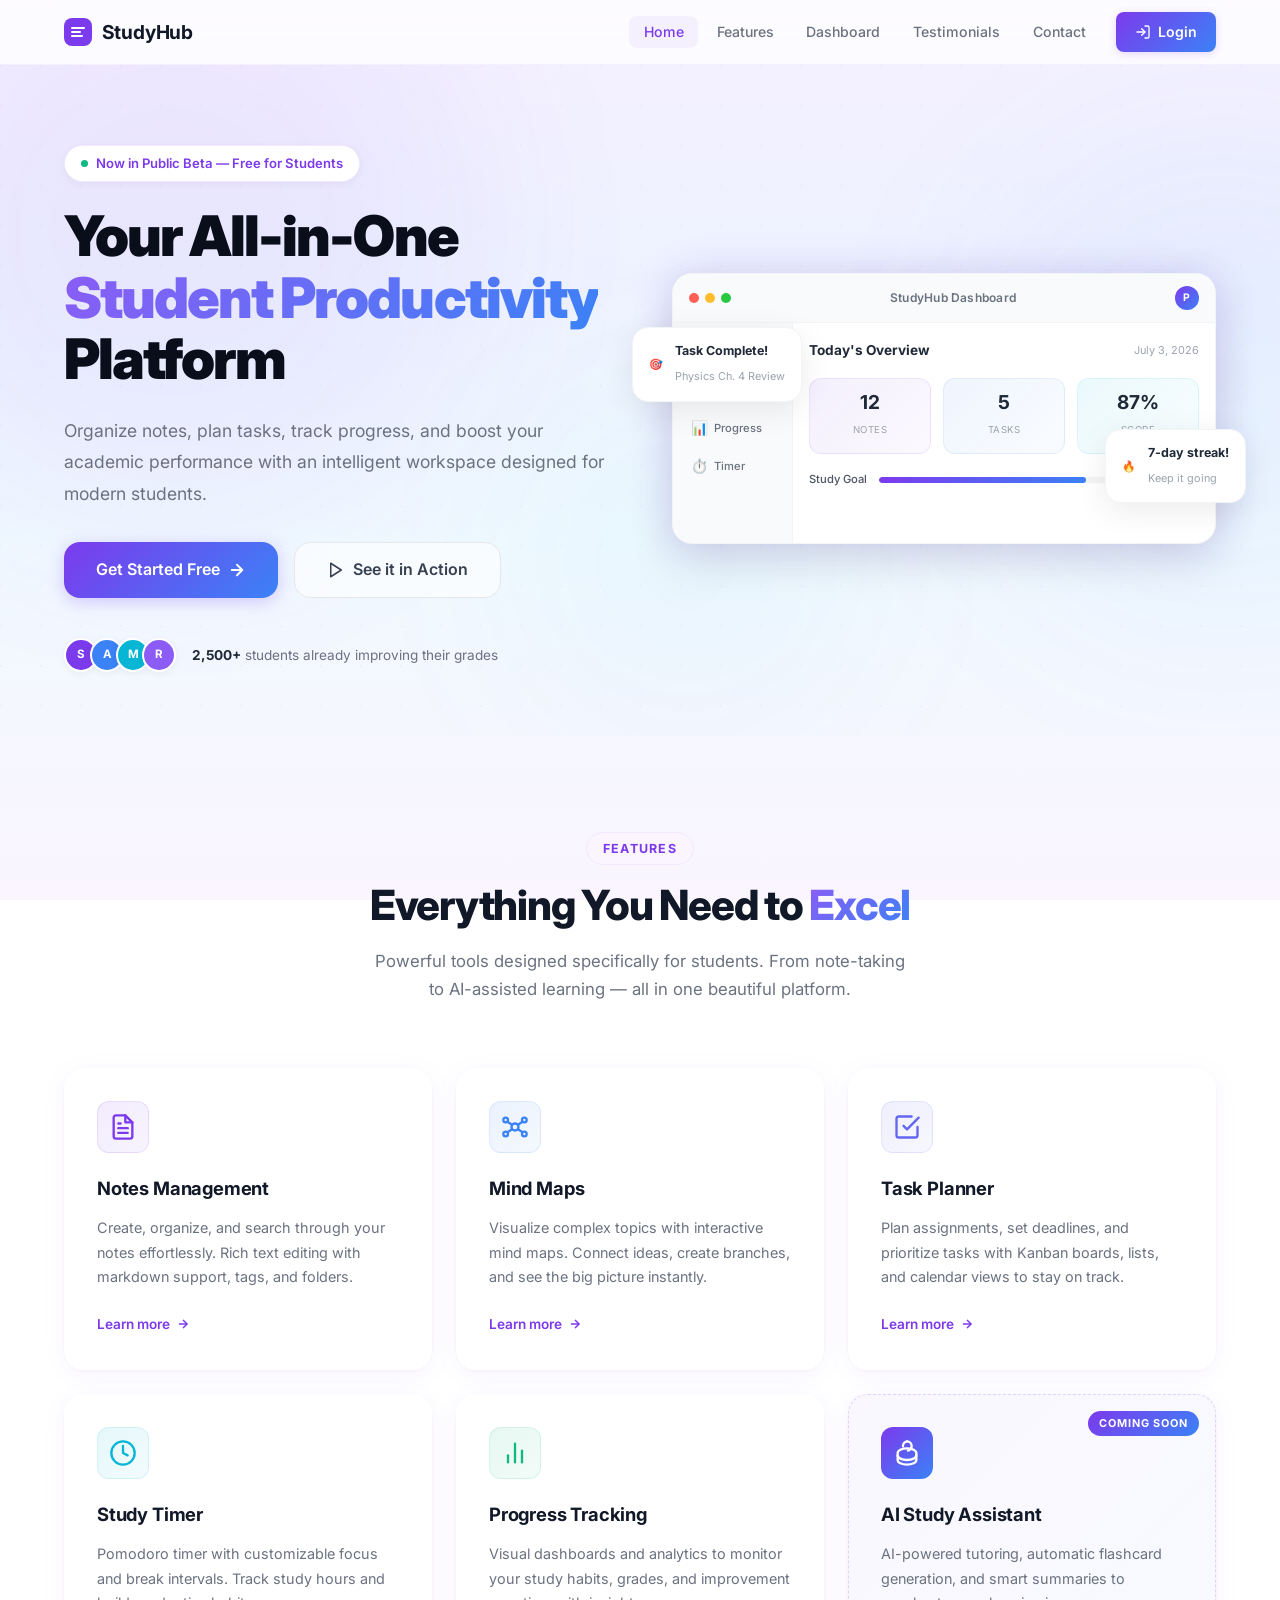
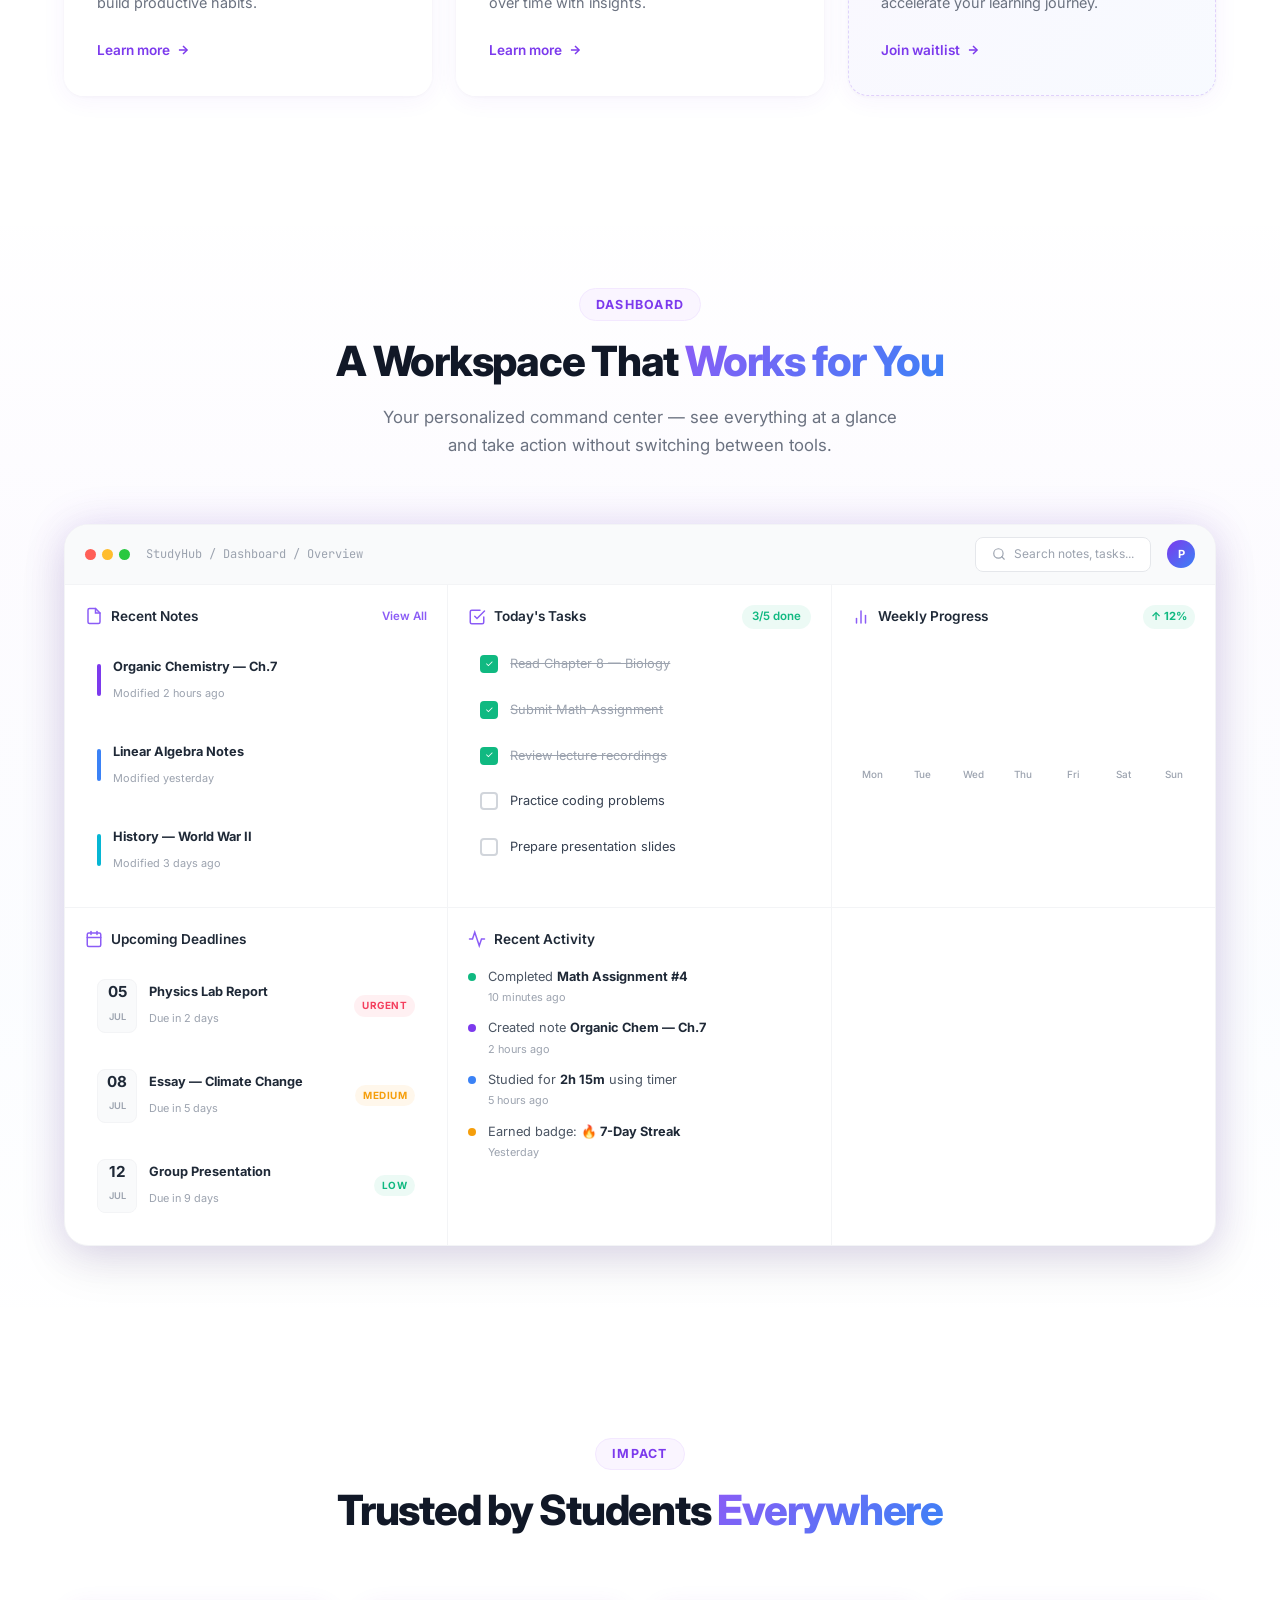
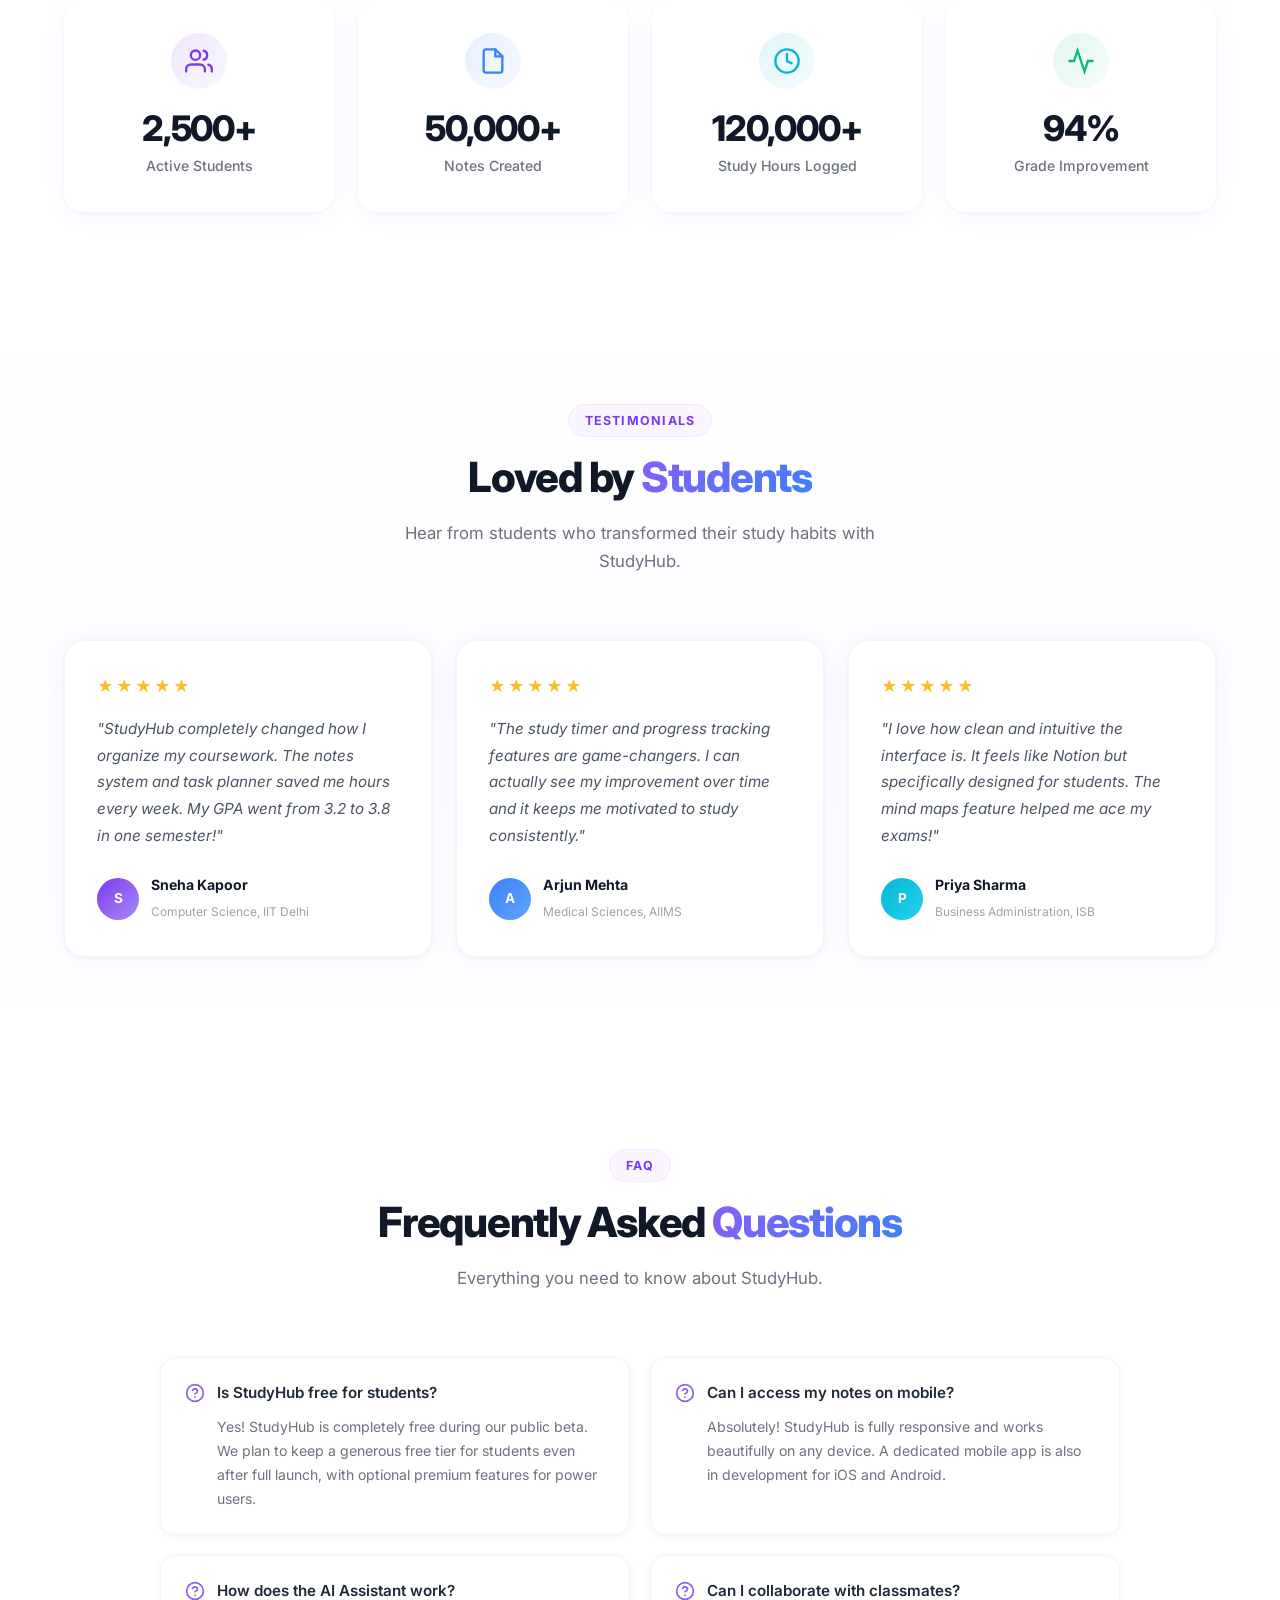
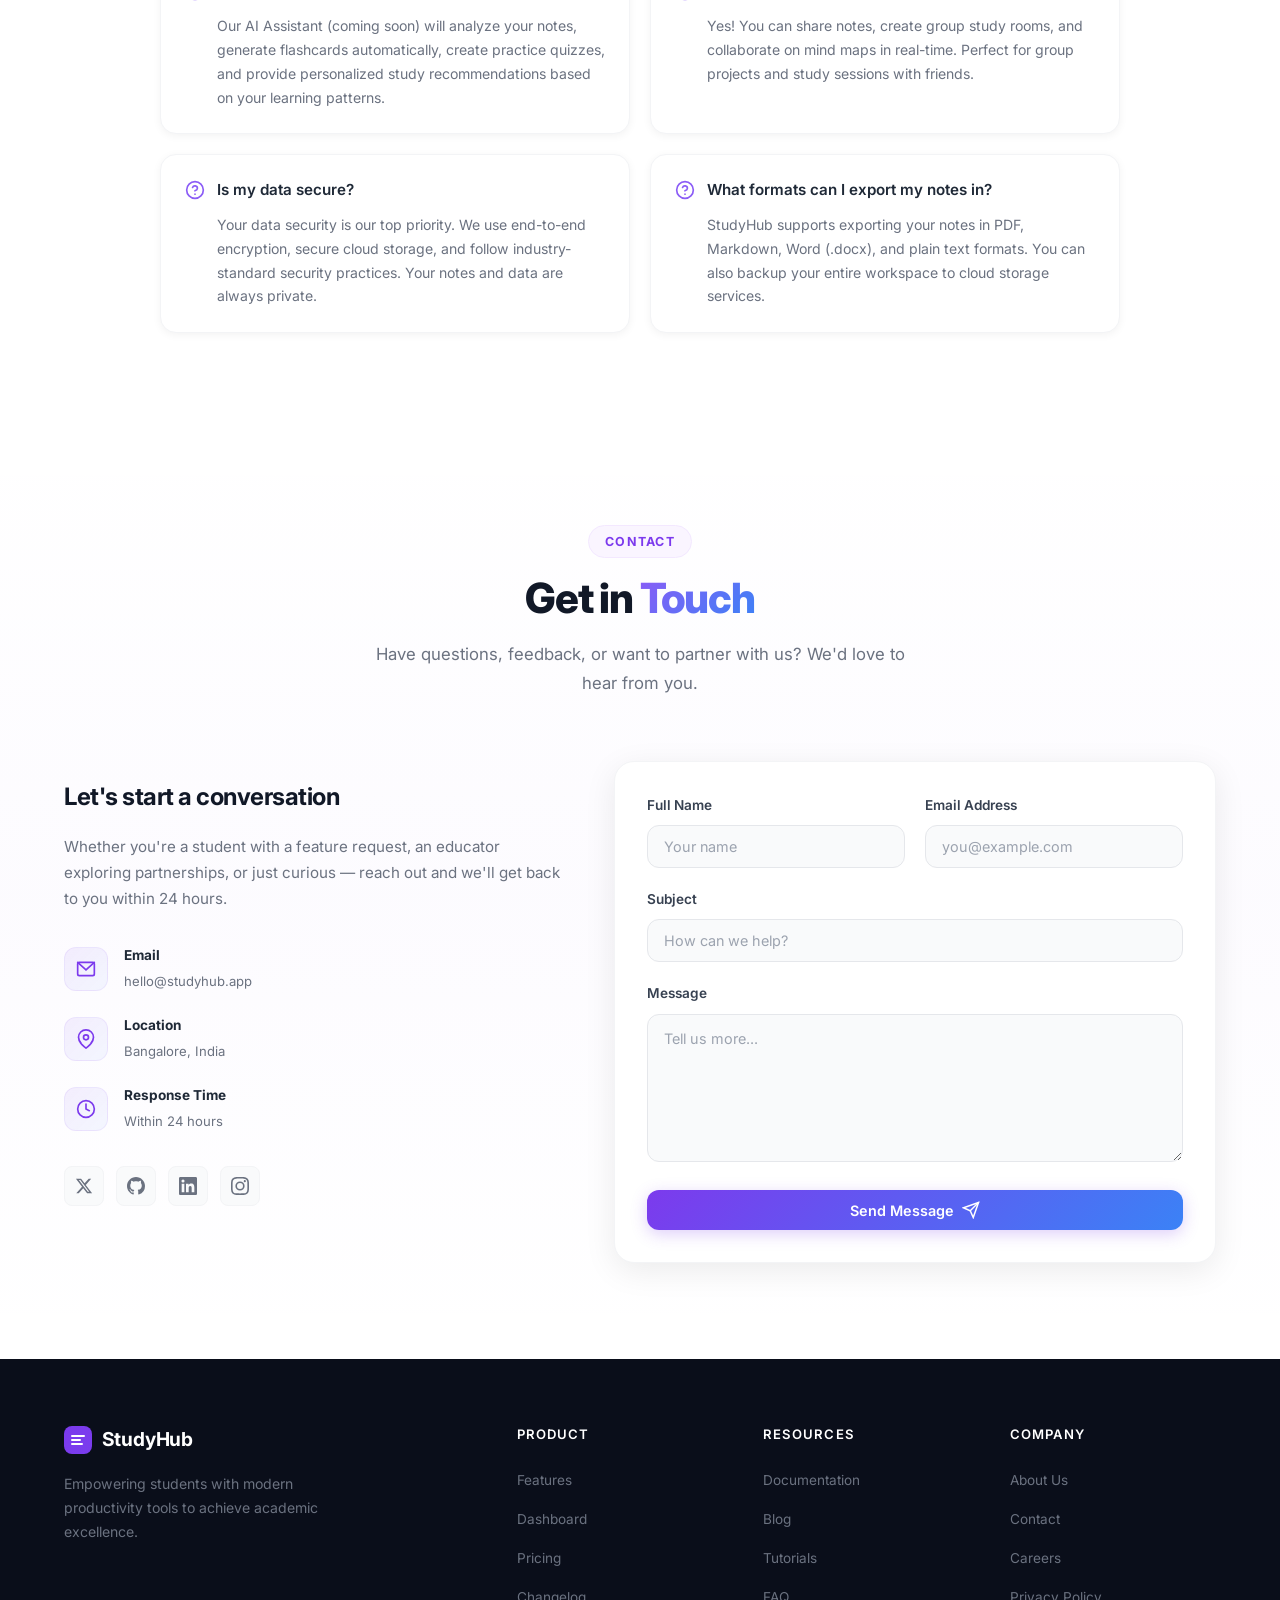
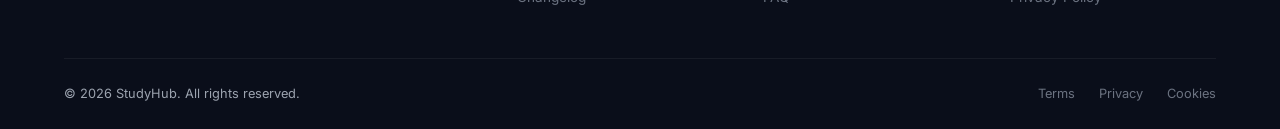
==== commit a660429d: "structure modified" ====
--- a/index.html
+++ b/index.html
@@ -5,14 +5,14 @@
     <meta charset="UTF-8">
     <meta name="viewport" content="width=device-width, initial-scale=1.0">
     <meta name="description"
-        content="Frontend Developer Portfolio — showcasing modern web development skills in HTML, CSS, responsive design, and UI development.">
-    <title>Subhonita Sarkar | Frontend Developer Portfolio</title>
+        content="StudyHub — A modern student productivity platform for notes, tasks, mind maps, and AI-powered study tools. Boost your academic performance.">
+    <title>StudyHub — Student Productivity Platform</title>
 
     <!-- Google Fonts -->
     <link rel="preconnect" href="https://fonts.googleapis.com">
     <link rel="preconnect" href="https://fonts.gstatic.com" crossorigin>
     <link
-        href="https://fonts.googleapis.com/css2?family=Inter:wght@400;500;600;700;800&family=Outfit:wght@400;500;600;700;800&display=swap"
+        href="https://fonts.googleapis.com/css2?family=Inter:wght@400;500;600;700;800;900&family=JetBrains+Mono:wght@500&display=swap"
         rel="stylesheet">
 
     <link rel="stylesheet" href="style.css">
@@ -20,460 +20,1060 @@
 
 <body>
 
-    <!-- ===== HEADER + HERO WRAPPER ===== -->
-    <div class="hero-wrapper">
-
-    <!-- ===== HEADER / NAVIGATION ===== -->
+    <!-- ===== STICKY NAVIGATION BAR ===== -->
     <header class="site-header" id="header">
         <nav class="navbar">
-            <a href="#home" class="logo" aria-label="Home">
-                <span class="logo-bracket">&lt;</span>SS<span class="logo-bracket"> /&gt;</span>
+            <a href="#home" class="logo" aria-label="StudyHub Home">
+                <div class="logo-icon">
+                    <svg width="28" height="28" viewBox="0 0 28 28" fill="none">
+                        <rect width="28" height="28" rx="8" fill="url(#logo-grad)" />
+                        <path d="M8 10h12M8 14h8M8 18h10" stroke="white" stroke-width="2" stroke-linecap="round" />
+                        <defs>
+                            <linearGradient id="logo-grad" x1="0" y1="0" x2="28" y2="28">
+                                <stop stop-color="#7c3aed" />
+                                <stop offset="1" stop-color="#3b82f6" />
+                            </linearGradient>
+                        </defs>
+                    </svg>
+                </div>
+                <span class="logo-text">StudyHub</span>
             </a>
-            <button class="hamburger" id="hamburger-btn" aria-label="Toggle menu" aria-expanded="false">
-                <span class="hamburger-bar"></span>
-                <span class="hamburger-bar"></span>
-                <span class="hamburger-bar"></span>
-            </button>
+
+            <!-- Hamburger for mobile -->
+            <input type="checkbox" id="nav-toggle" class="nav-toggle-checkbox" aria-label="Toggle navigation">
+            <label for="nav-toggle" class="hamburger" aria-label="Menu">
+                <span></span>
+                <span></span>
+                <span></span>
+            </label>
+
             <ul class="nav-links" id="nav-links">
                 <li><a href="#home" class="nav-link active">Home</a></li>
-                <li><a href="#about" class="nav-link">About</a></li>
-                <li><a href="#projects" class="nav-link">Projects</a></li>
+                <li><a href="#features" class="nav-link">Features</a></li>
+                <li><a href="#dashboard" class="nav-link">Dashboard</a></li>
+                <li><a href="#testimonials" class="nav-link">Testimonials</a></li>
                 <li><a href="#contact" class="nav-link">Contact</a></li>
+                <li>
+                    <a href="#login" class="btn btn-nav-login">
+                        <svg width="16" height="16" viewBox="0 0 24 24" fill="none" stroke="currentColor"
+                            stroke-width="2" stroke-linecap="round" stroke-linejoin="round">
+                            <path d="M15 3h4a2 2 0 012 2v14a2 2 0 01-2 2h-4" />
+                            <polyline points="10 17 15 12 10 7" />
+                            <line x1="15" y1="12" x2="3" y2="12" />
+                        </svg>
+                        Login
+                    </a>
+                </li>
             </ul>
         </nav>
     </header>
 
     <main>
+
         <!-- ===== HERO SECTION ===== -->
         <section class="hero" id="home">
-            <div class="hero-content">
+            <!-- Decorative background elements -->
+            <div class="hero-bg-shapes" aria-hidden="true">
+                <div class="hero-blob hero-blob-1"></div>
+                <div class="hero-blob hero-blob-2"></div>
+                <div class="hero-blob hero-blob-3"></div>
+                <div class="hero-grid-pattern"></div>
+            </div>
+
+            <div class="container hero-content">
                 <div class="hero-text">
-                    <p class="hero-greeting">Hello, I'm</p>
+                    <div class="hero-badge">
+                        <span class="badge-dot"></span>
+                        <span>Now in Public Beta — Free for Students</span>
+                    </div>
                     <h1 class="hero-heading">
-                        A <span class="gradient-text">Frontend</span> Developer
+                        Your All-in-One
+                        <span class="gradient-text">Student Productivity</span>
+                        Platform
                     </h1>
                     <p class="hero-description">
-                        I craft beautiful, responsive, and user-friendly web experiences
-                        with clean code and modern design principles. Passionate about
-                        turning creative ideas into pixel-perfect interfaces.
+                        Organize notes, plan tasks, track progress, and boost your academic performance
+                        with an intelligent workspace designed for modern students.
                     </p>
-                    <div class="hero-buttons">
-                        <a href="#projects" class="btn btn-primary">View My Work</a>
-                        <a href="#contact" class="btn btn-outline">Get in Touch</a>
-                    </div>
-                </div>
-                <div class="hero-image-wrapper">
-                    <div class="hero-image-container">
-                        <img src="images/developer-hero.png" alt="Frontend developer professional portrait"
-                            class="hero-image">
-                        <div class="hero-image-glow"></div>
-                    </div>
-                </div>
-            </div>
-
-            <!-- Decorative floating shapes -->
-            <div class="hero-shapes">
-                <div class="shape shape-1"></div>
-                <div class="shape shape-2"></div>
-                <div class="shape shape-3"></div>
+                    <div class="hero-actions">
+                        <a href="#features" class="btn btn-primary btn-lg">
+                            Get Started Free
+                            <svg width="18" height="18" viewBox="0 0 24 24" fill="none" stroke="currentColor"
+                                stroke-width="2.5" stroke-linecap="round" stroke-linejoin="round">
+                                <line x1="5" y1="12" x2="19" y2="12" />
+                                <polyline points="12 5 19 12 12 19" />
+                            </svg>
+                        </a>
+                        <a href="#dashboard" class="btn btn-outline btn-lg">
+                            <svg width="18" height="18" viewBox="0 0 24 24" fill="none" stroke="currentColor"
+                                stroke-width="2" stroke-linecap="round" stroke-linejoin="round">
+                                <polygon points="5 3 19 12 5 21 5 3" />
+                            </svg>
+                            See it in Action
+                        </a>
+                    </div>
+                    <div class="hero-trust">
+                        <div class="trust-avatars">
+                            <div class="trust-avatar" style="background: #7c3aed;">S</div>
+                            <div class="trust-avatar" style="background: #3b82f6;">A</div>
+                            <div class="trust-avatar" style="background: #06b6d4;">M</div>
+                            <div class="trust-avatar" style="background: #8b5cf6;">R</div>
+                        </div>
+                        <p class="trust-text">
+                            <strong>2,500+</strong> students already improving their grades
+                        </p>
+                    </div>
+                </div>
+
+                <div class="hero-visual">
+                    <div class="hero-dashboard-preview">
+                        <!-- Mini dashboard mockup -->
+                        <div class="mini-dash-header">
+                            <div class="mini-dash-dots">
+                                <span class="dot-red"></span>
+                                <span class="dot-yellow"></span>
+                                <span class="dot-green"></span>
+                            </div>
+                            <span class="mini-dash-title">StudyHub Dashboard</span>
+                            <div class="mini-dash-avatar">P</div>
+                        </div>
+                        <div class="mini-dash-body">
+                            <div class="mini-sidebar">
+                                <div class="mini-sidebar-item active">
+                                    <span class="mini-icon">📝</span>
+                                    <span>Notes</span>
+                                </div>
+                                <div class="mini-sidebar-item">
+                                    <span class="mini-icon">✅</span>
+                                    <span>Tasks</span>
+                                </div>
+                                <div class="mini-sidebar-item">
+                                    <span class="mini-icon">📊</span>
+                                    <span>Progress</span>
+                                </div>
+                                <div class="mini-sidebar-item">
+                                    <span class="mini-icon">⏱️</span>
+                                    <span>Timer</span>
+                                </div>
+                            </div>
+                            <div class="mini-content">
+                                <div class="mini-content-header">
+                                    <strong>Today's Overview</strong>
+                                    <span class="mini-date">July 3, 2026</span>
+                                </div>
+                                <div class="mini-cards-row">
+                                    <div class="mini-stat-card purple">
+                                        <span class="mini-stat-num">12</span>
+                                        <span class="mini-stat-label">Notes</span>
+                                    </div>
+                                    <div class="mini-stat-card blue">
+                                        <span class="mini-stat-num">5</span>
+                                        <span class="mini-stat-label">Tasks</span>
+                                    </div>
+                                    <div class="mini-stat-card teal">
+                                        <span class="mini-stat-num">87%</span>
+                                        <span class="mini-stat-label">Score</span>
+                                    </div>
+                                </div>
+                                <div class="mini-progress-bar">
+                                    <div class="mini-progress-label">Study Goal</div>
+                                    <div class="mini-progress-track">
+                                        <div class="mini-progress-fill" style="width: 72%;"></div>
+                                    </div>
+                                    <span class="mini-progress-pct">72%</span>
+                                </div>
+                            </div>
+                        </div>
+                    </div>
+                    <!-- Floating elements -->
+                    <div class="floating-card floating-card-1">
+                        <span class="floating-emoji">🎯</span>
+                        <div>
+                            <strong>Task Complete!</strong>
+                            <span>Physics Ch. 4 Review</span>
+                        </div>
+                    </div>
+                    <div class="floating-card floating-card-2">
+                        <span class="floating-emoji">🔥</span>
+                        <div>
+                            <strong>7-day streak!</strong>
+                            <span>Keep it going</span>
+                        </div>
+                    </div>
+                </div>
             </div>
         </section>
 
-    </div><!-- /.hero-wrapper -->
-
-        <!-- ===== ABOUT SECTION ===== -->
-        <section class="about" id="about">
-            <div class="section-container">
+        <!-- ===== FEATURES SECTION ===== -->
+        <section class="features" id="features">
+            <div class="container">
                 <div class="section-header">
-                    <p class="section-tag">Get to Know Me</p>
-                    <h2 class="section-title">About Me</h2>
-                </div>
-
-                <div class="about-grid">
-                    <div class="about-image-wrapper">
-                        <img src="images/about-developer.png" alt="Developer working at a modern desk setup"
-                            class="about-image">
-                        <div class="about-image-accent"></div>
-                    </div>
-                    <div class="about-text">
-                        <h3 class="about-subtitle">Crafting the Web, One Pixel at a Time</h3>
-                        <p>
-                            I'm a passionate frontend developer focused on building clean,
-                            elegant, and responsive websites. With a keen eye for design and
-                            a love for well-structured code, I specialize in transforming
-                            creative concepts into seamless digital experiences.
-                        </p>
-                        <p>
-                            My toolkit revolves around <strong>HTML5</strong>, <strong>CSS3</strong>,
-                            and modern layout techniques like <strong>Flexbox</strong> and
-                            <strong>CSS Grid</strong>. I believe great frontend development is
-                            about more than just making things look good — it's about creating
-                            interfaces that are intuitive, accessible, and performant.
-                        </p>
-                        <div class="about-stats">
-                            <div class="stat-item">
-                                <span class="stat-number">10+</span>
-                                <span class="stat-label">Projects Built</span>
-                            </div>
-                            <div class="stat-item">
-                                <span class="stat-number">4+</span>
-                                <span class="stat-label">Core Skills</span>
-                            </div>
-                            <div class="stat-item">
-                                <span class="stat-number">100%</span>
-                                <span class="stat-label">Responsive</span>
-                            </div>
-                        </div>
-                    </div>
+                    <span class="section-tag">Features</span>
+                    <h2 class="section-title">Everything You Need to <span class="gradient-text">Excel</span></h2>
+                    <p class="section-subtitle">
+                        Powerful tools designed specifically for students. From note-taking to AI-assisted
+                        learning — all in one beautiful platform.
+                    </p>
+                </div>
+
+                <div class="features-grid">
+                    <!-- Feature 1 — Notes Management -->
+                    <article class="feature-card" id="feature-notes">
+                        <div class="feature-icon feature-icon-purple">
+                            <svg width="28" height="28" viewBox="0 0 24 24" fill="none" stroke="currentColor"
+                                stroke-width="2" stroke-linecap="round" stroke-linejoin="round">
+                                <path d="M14 2H6a2 2 0 00-2 2v16a2 2 0 002 2h12a2 2 0 002-2V8z" />
+                                <polyline points="14 2 14 8 20 8" />
+                                <line x1="16" y1="13" x2="8" y2="13" />
+                                <line x1="16" y1="17" x2="8" y2="17" />
+                                <polyline points="10 9 9 9 8 9" />
+                            </svg>
+                        </div>
+                        <h3 class="feature-title">Notes Management</h3>
+                        <p class="feature-description">
+                            Create, organize, and search through your notes effortlessly. Rich text
+                            editing with markdown support, tags, and folders.
+                        </p>
+                        <a href="#" class="feature-link">
+                            Learn more
+                            <svg width="14" height="14" viewBox="0 0 24 24" fill="none" stroke="currentColor"
+                                stroke-width="2.5">
+                                <line x1="5" y1="12" x2="19" y2="12" />
+                                <polyline points="12 5 19 12 12 19" />
+                            </svg>
+                        </a>
+                    </article>
+
+                    <!-- Feature 2 — Mind Maps -->
+                    <article class="feature-card" id="feature-mindmaps">
+                        <div class="feature-icon feature-icon-blue">
+                            <svg width="28" height="28" viewBox="0 0 24 24" fill="none" stroke="currentColor"
+                                stroke-width="2" stroke-linecap="round" stroke-linejoin="round">
+                                <circle cx="12" cy="12" r="3" />
+                                <circle cx="4" cy="6" r="2" />
+                                <circle cx="20" cy="6" r="2" />
+                                <circle cx="4" cy="18" r="2" />
+                                <circle cx="20" cy="18" r="2" />
+                                <line x1="9.5" y1="10" x2="5.5" y2="7.5" />
+                                <line x1="14.5" y1="10" x2="18.5" y2="7.5" />
+                                <line x1="9.5" y1="14" x2="5.5" y2="16.5" />
+                                <line x1="14.5" y1="14" x2="18.5" y2="16.5" />
+                            </svg>
+                        </div>
+                        <h3 class="feature-title">Mind Maps</h3>
+                        <p class="feature-description">
+                            Visualize complex topics with interactive mind maps. Connect ideas,
+                            create branches, and see the big picture instantly.
+                        </p>
+                        <a href="#" class="feature-link">
+                            Learn more
+                            <svg width="14" height="14" viewBox="0 0 24 24" fill="none" stroke="currentColor"
+                                stroke-width="2.5">
+                                <line x1="5" y1="12" x2="19" y2="12" />
+                                <polyline points="12 5 19 12 12 19" />
+                            </svg>
+                        </a>
+                    </article>
+
+                    <!-- Feature 3 — Task Planner -->
+                    <article class="feature-card" id="feature-tasks">
+                        <div class="feature-icon feature-icon-indigo">
+                            <svg width="28" height="28" viewBox="0 0 24 24" fill="none" stroke="currentColor"
+                                stroke-width="2" stroke-linecap="round" stroke-linejoin="round">
+                                <path
+                                    d="M9 11l3 3L22 4M21 12v7a2 2 0 01-2 2H5a2 2 0 01-2-2V5a2 2 0 012-2h11" />
+                            </svg>
+                        </div>
+                        <h3 class="feature-title">Task Planner</h3>
+                        <p class="feature-description">
+                            Plan assignments, set deadlines, and prioritize tasks with Kanban boards,
+                            lists, and calendar views to stay on track.
+                        </p>
+                        <a href="#" class="feature-link">
+                            Learn more
+                            <svg width="14" height="14" viewBox="0 0 24 24" fill="none" stroke="currentColor"
+                                stroke-width="2.5">
+                                <line x1="5" y1="12" x2="19" y2="12" />
+                                <polyline points="12 5 19 12 12 19" />
+                            </svg>
+                        </a>
+                    </article>
+
+                    <!-- Feature 4 — Study Timer -->
+                    <article class="feature-card" id="feature-timer">
+                        <div class="feature-icon feature-icon-cyan">
+                            <svg width="28" height="28" viewBox="0 0 24 24" fill="none" stroke="currentColor"
+                                stroke-width="2" stroke-linecap="round" stroke-linejoin="round">
+                                <circle cx="12" cy="12" r="10" />
+                                <polyline points="12 6 12 12 16 14" />
+                            </svg>
+                        </div>
+                        <h3 class="feature-title">Study Timer</h3>
+                        <p class="feature-description">
+                            Pomodoro timer with customizable focus and break intervals.
+                            Track study hours and build productive habits.
+                        </p>
+                        <a href="#" class="feature-link">
+                            Learn more
+                            <svg width="14" height="14" viewBox="0 0 24 24" fill="none" stroke="currentColor"
+                                stroke-width="2.5">
+                                <line x1="5" y1="12" x2="19" y2="12" />
+                                <polyline points="12 5 19 12 12 19" />
+                            </svg>
+                        </a>
+                    </article>
+
+                    <!-- Feature 5 — Progress Tracking -->
+                    <article class="feature-card" id="feature-progress">
+                        <div class="feature-icon feature-icon-emerald">
+                            <svg width="28" height="28" viewBox="0 0 24 24" fill="none" stroke="currentColor"
+                                stroke-width="2" stroke-linecap="round" stroke-linejoin="round">
+                                <line x1="18" y1="20" x2="18" y2="10" />
+                                <line x1="12" y1="20" x2="12" y2="4" />
+                                <line x1="6" y1="20" x2="6" y2="14" />
+                            </svg>
+                        </div>
+                        <h3 class="feature-title">Progress Tracking</h3>
+                        <p class="feature-description">
+                            Visual dashboards and analytics to monitor your study habits,
+                            grades, and improvement over time with insights.
+                        </p>
+                        <a href="#" class="feature-link">
+                            Learn more
+                            <svg width="14" height="14" viewBox="0 0 24 24" fill="none" stroke="currentColor"
+                                stroke-width="2.5">
+                                <line x1="5" y1="12" x2="19" y2="12" />
+                                <polyline points="12 5 19 12 12 19" />
+                            </svg>
+                        </a>
+                    </article>
+
+                    <!-- Feature 6 — AI Assistant -->
+                    <article class="feature-card feature-card-ai" id="feature-ai">
+                        <div class="feature-coming-badge">Coming Soon</div>
+                        <div class="feature-icon feature-icon-gradient">
+                            <svg width="28" height="28" viewBox="0 0 24 24" fill="none" stroke="currentColor"
+                                stroke-width="2" stroke-linecap="round" stroke-linejoin="round">
+                                <path d="M12 2a4 4 0 014 4c0 1.95-1.4 3.58-3.25 3.93" />
+                                <path d="M8.56 6.22A4 4 0 0112 2" />
+                                <path
+                                    d="M12 18c-4.42 0-8-1.79-8-4v-2c0-2.21 3.58-4 8-4s8 1.79 8 4v2c0 2.21-3.58 4-8 4z" />
+                                <path d="M20 14v4c0 2.21-3.58 4-8 4s-8-1.79-8-4v-4" />
+                            </svg>
+                        </div>
+                        <h3 class="feature-title">AI Study Assistant</h3>
+                        <p class="feature-description">
+                            AI-powered tutoring, automatic flashcard generation, and smart
+                            summaries to accelerate your learning journey.
+                        </p>
+                        <a href="#" class="feature-link">
+                            Join waitlist
+                            <svg width="14" height="14" viewBox="0 0 24 24" fill="none" stroke="currentColor"
+                                stroke-width="2.5">
+                                <line x1="5" y1="12" x2="19" y2="12" />
+                                <polyline points="12 5 19 12 12 19" />
+                            </svg>
+                        </a>
+                    </article>
                 </div>
             </div>
         </section>
 
-        <!-- ===== SKILLS SECTION ===== -->
-        <section class="skills" id="skills">
-            <div class="section-container">
+        <!-- ===== DASHBOARD PREVIEW SECTION ===== -->
+        <section class="dashboard-section" id="dashboard">
+            <div class="container">
                 <div class="section-header">
-                    <p class="section-tag">What I Do Best</p>
-                    <h2 class="section-title">My Skills</h2>
-                </div>
-
-                <div class="skills-grid">
-                    <!-- Skill Card 1 — HTML -->
-                    <article class="skill-card" id="skill-html">
-                        <div class="skill-icon">
-                            <svg viewBox="0 0 48 48" fill="none" xmlns="http://www.w3.org/2000/svg">
-                                <rect width="48" height="48" rx="12" fill="url(#html-grad)" />
-                                <path d="M14 12L16.5 36L24 39L31.5 36L34 12H14Z" stroke="white" stroke-width="2"
-                                    stroke-linejoin="round" />
-                                <path d="M30 18H18L19 24H29L28 32L24 33.5L20 32L19.5 28" stroke="white" stroke-width="2"
-                                    stroke-linecap="round" stroke-linejoin="round" />
-                                <defs>
-                                    <linearGradient id="html-grad" x1="0" y1="0" x2="48" y2="48">
-                                        <stop stop-color="#E44D26" />
-                                        <stop offset="1" stop-color="#F16529" />
-                                    </linearGradient>
-                                </defs>
-                            </svg>
-                        </div>
-                        <h3 class="skill-title">HTML5</h3>
-                        <p class="skill-description">
-                            Semantic, accessible markup with clean structure — the strong
-                            foundation every great website needs.
-                        </p>
-                    </article>
-
-                    <!-- Skill Card 2 — CSS -->
-                    <article class="skill-card" id="skill-css">
-                        <div class="skill-icon">
-                            <svg viewBox="0 0 48 48" fill="none" xmlns="http://www.w3.org/2000/svg">
-                                <rect width="48" height="48" rx="12" fill="url(#css-grad)" />
-                                <path d="M14 12L16.5 36L24 39L31.5 36L34 12H14Z" stroke="white" stroke-width="2"
-                                    stroke-linejoin="round" />
-                                <path d="M28 18H18L18.5 22H27.5L27 30L24 31.5L21 30L20.7 27" stroke="white"
-                                    stroke-width="2" stroke-linecap="round" stroke-linejoin="round" />
-                                <defs>
-                                    <linearGradient id="css-grad" x1="0" y1="0" x2="48" y2="48">
-                                        <stop stop-color="#2965F1" />
-                                        <stop offset="1" stop-color="#33A9DC" />
-                                    </linearGradient>
-                                </defs>
-                            </svg>
-                        </div>
-                        <h3 class="skill-title">CSS3</h3>
-                        <p class="skill-description">
-                            Advanced styling with Flexbox, Grid, animations, and custom
-                            properties for stunning visual designs.
-                        </p>
-                    </article>
-
-                    <!-- Skill Card 3 — Responsive Design -->
-                    <article class="skill-card" id="skill-responsive">
-                        <div class="skill-icon">
-                            <svg viewBox="0 0 48 48" fill="none" xmlns="http://www.w3.org/2000/svg">
-                                <rect width="48" height="48" rx="12" fill="url(#resp-grad)" />
-                                <rect x="10" y="14" width="20" height="14" rx="2" stroke="white" stroke-width="2" />
-                                <line x1="14" y1="28" x2="26" y2="28" stroke="white" stroke-width="2" />
-                                <line x1="20" y1="28" x2="20" y2="31" stroke="white" stroke-width="2" />
-                                <line x1="16" y1="31" x2="24" y2="31" stroke="white" stroke-width="2" />
-                                <rect x="30" y="18" width="8" height="16" rx="2" stroke="white" stroke-width="2" />
-                                <line x1="33" y1="31" x2="35" y2="31" stroke="white" stroke-width="2"
-                                    stroke-linecap="round" />
-                                <defs>
-                                    <linearGradient id="resp-grad" x1="0" y1="0" x2="48" y2="48">
-                                        <stop stop-color="#10B981" />
-                                        <stop offset="1" stop-color="#34D399" />
-                                    </linearGradient>
-                                </defs>
-                            </svg>
-                        </div>
-                        <h3 class="skill-title">Responsive Design</h3>
-                        <p class="skill-description">
-                            Mobile-first layouts that adapt beautifully across all devices
-                            and screen sizes using media queries.
-                        </p>
-                    </article>
-
-                    <!-- Skill Card 4 — UI Design -->
-                    <article class="skill-card" id="skill-ui">
-                        <div class="skill-icon">
-                            <svg viewBox="0 0 48 48" fill="none" xmlns="http://www.w3.org/2000/svg">
-                                <rect width="48" height="48" rx="12" fill="url(#ui-grad)" />
-                                <circle cx="24" cy="24" r="9" stroke="white" stroke-width="2" />
-                                <path d="M24 15V18" stroke="white" stroke-width="2" stroke-linecap="round" />
-                                <path d="M24 30V33" stroke="white" stroke-width="2" stroke-linecap="round" />
-                                <path d="M15 24H18" stroke="white" stroke-width="2" stroke-linecap="round" />
-                                <path d="M30 24H33" stroke="white" stroke-width="2" stroke-linecap="round" />
-                                <circle cx="24" cy="24" r="3" fill="white" />
-                                <defs>
-                                    <linearGradient id="ui-grad" x1="0" y1="0" x2="48" y2="48">
-                                        <stop stop-color="#A855F7" />
-                                        <stop offset="1" stop-color="#D946EF" />
-                                    </linearGradient>
-                                </defs>
-                            </svg>
-                        </div>
-                        <h3 class="skill-title">UI Design</h3>
-                        <p class="skill-description">
-                            Creating visually engaging interfaces with attention to
-                            typography, color theory, and spacing.
-                        </p>
-                    </article>
+                    <span class="section-tag">Dashboard</span>
+                    <h2 class="section-title">A Workspace That <span class="gradient-text">Works for You</span></h2>
+                    <p class="section-subtitle">
+                        Your personalized command center — see everything at a glance and take
+                        action without switching between tools.
+                    </p>
+                </div>
+
+                <div class="dashboard-mockup">
+                    <!-- Dashboard Header Bar -->
+                    <div class="dash-topbar">
+                        <div class="dash-topbar-left">
+                            <div class="dash-window-dots">
+                                <span></span><span></span><span></span>
+                            </div>
+                            <span class="dash-breadcrumb">StudyHub / Dashboard / Overview</span>
+                        </div>
+                        <div class="dash-topbar-right">
+                            <div class="dash-search-bar">
+                                <svg width="14" height="14" viewBox="0 0 24 24" fill="none" stroke="currentColor"
+                                    stroke-width="2" stroke-linecap="round">
+                                    <circle cx="11" cy="11" r="8" />
+                                    <line x1="21" y1="21" x2="16.65" y2="16.65" />
+                                </svg>
+                                <span>Search notes, tasks...</span>
+                            </div>
+                            <div class="dash-user-avatar">P</div>
+                        </div>
+                    </div>
+
+                    <!-- Dashboard Grid -->
+                    <div class="dash-grid">
+                        <!-- Notes Card -->
+                        <div class="dash-card dash-notes">
+                            <div class="dash-card-header">
+                                <h4>
+                                    <svg width="18" height="18" viewBox="0 0 24 24" fill="none" stroke="currentColor"
+                                        stroke-width="2" stroke-linecap="round">
+                                        <path d="M14 2H6a2 2 0 00-2 2v16a2 2 0 002 2h12a2 2 0 002-2V8z" />
+                                        <polyline points="14 2 14 8 20 8" />
+                                    </svg>
+                                    Recent Notes
+                                </h4>
+                                <a href="#" class="dash-view-all">View All</a>
+                            </div>
+                            <ul class="dash-notes-list">
+                                <li class="note-item">
+                                    <span class="note-color" style="background: #7c3aed;"></span>
+                                    <div class="note-info">
+                                        <strong>Organic Chemistry — Ch.7</strong>
+                                        <span>Modified 2 hours ago</span>
+                                    </div>
+                                </li>
+                                <li class="note-item">
+                                    <span class="note-color" style="background: #3b82f6;"></span>
+                                    <div class="note-info">
+                                        <strong>Linear Algebra Notes</strong>
+                                        <span>Modified yesterday</span>
+                                    </div>
+                                </li>
+                                <li class="note-item">
+                                    <span class="note-color" style="background: #06b6d4;"></span>
+                                    <div class="note-info">
+                                        <strong>History — World War II</strong>
+                                        <span>Modified 3 days ago</span>
+                                    </div>
+                                </li>
+                            </ul>
+                        </div>
+
+                        <!-- Today's Tasks Card -->
+                        <div class="dash-card dash-tasks">
+                            <div class="dash-card-header">
+                                <h4>
+                                    <svg width="18" height="18" viewBox="0 0 24 24" fill="none" stroke="currentColor"
+                                        stroke-width="2" stroke-linecap="round">
+                                        <path d="M9 11l3 3L22 4" />
+                                        <path d="M21 12v7a2 2 0 01-2 2H5a2 2 0 01-2-2V5a2 2 0 012-2h11" />
+                                    </svg>
+                                    Today's Tasks
+                                </h4>
+                                <span class="dash-task-count">3/5 done</span>
+                            </div>
+                            <ul class="dash-task-list">
+                                <li class="task-item done">
+                                    <span class="task-check checked">✓</span>
+                                    <span class="task-text">Read Chapter 8 — Biology</span>
+                                </li>
+                                <li class="task-item done">
+                                    <span class="task-check checked">✓</span>
+                                    <span class="task-text">Submit Math Assignment</span>
+                                </li>
+                                <li class="task-item done">
+                                    <span class="task-check checked">✓</span>
+                                    <span class="task-text">Review lecture recordings</span>
+                                </li>
+                                <li class="task-item">
+                                    <span class="task-check"></span>
+                                    <span class="task-text">Practice coding problems</span>
+                                </li>
+                                <li class="task-item">
+                                    <span class="task-check"></span>
+                                    <span class="task-text">Prepare presentation slides</span>
+                                </li>
+                            </ul>
+                        </div>
+
+                        <!-- Progress Chart Placeholder -->
+                        <div class="dash-card dash-progress">
+                            <div class="dash-card-header">
+                                <h4>
+                                    <svg width="18" height="18" viewBox="0 0 24 24" fill="none" stroke="currentColor"
+                                        stroke-width="2" stroke-linecap="round">
+                                        <line x1="18" y1="20" x2="18" y2="10" />
+                                        <line x1="12" y1="20" x2="12" y2="4" />
+                                        <line x1="6" y1="20" x2="6" y2="14" />
+                                    </svg>
+                                    Weekly Progress
+                                </h4>
+                                <span class="dash-badge dash-badge-up">↑ 12%</span>
+                            </div>
+                            <div class="chart-placeholder">
+                                <div class="chart-bars">
+                                    <div class="chart-bar-group">
+                                        <div class="chart-bar" style="height: 45%;"></div>
+                                        <span>Mon</span>
+                                    </div>
+                                    <div class="chart-bar-group">
+                                        <div class="chart-bar" style="height: 70%;"></div>
+                                        <span>Tue</span>
+                                    </div>
+                                    <div class="chart-bar-group">
+                                        <div class="chart-bar" style="height: 55%;"></div>
+                                        <span>Wed</span>
+                                    </div>
+                                    <div class="chart-bar-group">
+                                        <div class="chart-bar" style="height: 85%;"></div>
+                                        <span>Thu</span>
+                                    </div>
+                                    <div class="chart-bar-group">
+                                        <div class="chart-bar" style="height: 65%;"></div>
+                                        <span>Fri</span>
+                                    </div>
+                                    <div class="chart-bar-group">
+                                        <div class="chart-bar" style="height: 40%;"></div>
+                                        <span>Sat</span>
+                                    </div>
+                                    <div class="chart-bar-group">
+                                        <div class="chart-bar active" style="height: 90%;"></div>
+                                        <span>Sun</span>
+                                    </div>
+                                </div>
+                            </div>
+                        </div>
+
+                        <!-- Upcoming Deadlines -->
+                        <div class="dash-card dash-deadlines">
+                            <div class="dash-card-header">
+                                <h4>
+                                    <svg width="18" height="18" viewBox="0 0 24 24" fill="none" stroke="currentColor"
+                                        stroke-width="2" stroke-linecap="round">
+                                        <rect x="3" y="4" width="18" height="18" rx="2" ry="2" />
+                                        <line x1="16" y1="2" x2="16" y2="6" />
+                                        <line x1="8" y1="2" x2="8" y2="6" />
+                                        <line x1="3" y1="10" x2="21" y2="10" />
+                                    </svg>
+                                    Upcoming Deadlines
+                                </h4>
+                            </div>
+                            <ul class="deadline-list">
+                                <li class="deadline-item urgent">
+                                    <div class="deadline-date">
+                                        <span class="dl-day">05</span>
+                                        <span class="dl-month">Jul</span>
+                                    </div>
+                                    <div class="deadline-info">
+                                        <strong>Physics Lab Report</strong>
+                                        <span>Due in 2 days</span>
+                                    </div>
+                                    <span class="deadline-priority urgent">Urgent</span>
+                                </li>
+                                <li class="deadline-item">
+                                    <div class="deadline-date">
+                                        <span class="dl-day">08</span>
+                                        <span class="dl-month">Jul</span>
+                                    </div>
+                                    <div class="deadline-info">
+                                        <strong>Essay — Climate Change</strong>
+                                        <span>Due in 5 days</span>
+                                    </div>
+                                    <span class="deadline-priority medium">Medium</span>
+                                </li>
+                                <li class="deadline-item">
+                                    <div class="deadline-date">
+                                        <span class="dl-day">12</span>
+                                        <span class="dl-month">Jul</span>
+                                    </div>
+                                    <div class="deadline-info">
+                                        <strong>Group Presentation</strong>
+                                        <span>Due in 9 days</span>
+                                    </div>
+                                    <span class="deadline-priority low">Low</span>
+                                </li>
+                            </ul>
+                        </div>
+
+                        <!-- Recent Activity -->
+                        <div class="dash-card dash-activity">
+                            <div class="dash-card-header">
+                                <h4>
+                                    <svg width="18" height="18" viewBox="0 0 24 24" fill="none" stroke="currentColor"
+                                        stroke-width="2" stroke-linecap="round">
+                                        <polyline points="22 12 18 12 15 21 9 3 6 12 2 12" />
+                                    </svg>
+                                    Recent Activity
+                                </h4>
+                            </div>
+                            <ul class="activity-list">
+                                <li class="activity-item">
+                                    <span class="activity-dot" style="background: #10b981;"></span>
+                                    <div class="activity-info">
+                                        <p>Completed <strong>Math Assignment #4</strong></p>
+                                        <span>10 minutes ago</span>
+                                    </div>
+                                </li>
+                                <li class="activity-item">
+                                    <span class="activity-dot" style="background: #7c3aed;"></span>
+                                    <div class="activity-info">
+                                        <p>Created note <strong>Organic Chem — Ch.7</strong></p>
+                                        <span>2 hours ago</span>
+                                    </div>
+                                </li>
+                                <li class="activity-item">
+                                    <span class="activity-dot" style="background: #3b82f6;"></span>
+                                    <div class="activity-info">
+                                        <p>Studied for <strong>2h 15m</strong> using timer</p>
+                                        <span>5 hours ago</span>
+                                    </div>
+                                </li>
+                                <li class="activity-item">
+                                    <span class="activity-dot" style="background: #f59e0b;"></span>
+                                    <div class="activity-info">
+                                        <p>Earned badge: <strong>🔥 7-Day Streak</strong></p>
+                                        <span>Yesterday</span>
+                                    </div>
+                                </li>
+                            </ul>
+                        </div>
+                    </div>
                 </div>
             </div>
         </section>
 
-        <!-- ===== PROJECTS SECTION ===== -->
-        <section class="projects" id="projects">
-            <div class="section-container">
+        <!-- ===== STATISTICS SECTION ===== -->
+        <section class="statistics" id="statistics">
+            <div class="container">
                 <div class="section-header">
-                    <p class="section-tag">Recent Work</p>
-                    <h2 class="section-title">My Projects</h2>
-                </div>
-
-                <div class="projects-grid">
-                    <!-- Project Card 1 -->
-                    <article class="project-card" id="project-1">
-                        <div class="project-image-wrapper">
-                            <img src="images/project-portfolio.png" alt="Portfolio website project screenshot"
-                                class="project-image">
-                            <div class="project-overlay">
-                                <span class="project-overlay-text">View Project</span>
-                            </div>
-                        </div>
-                        <div class="project-info">
-                            <h3 class="project-title">Portfolio Website</h3>
-                            <p class="project-description">
-                                A modern, responsive personal portfolio showcasing projects,
-                                skills, and professional experience with a sleek dark theme.
-                            </p>
-                            <div class="project-tags">
-                                <span class="tag">HTML5</span>
-                                <span class="tag">CSS3</span>
-                                <span class="tag">Responsive</span>
-                            </div>
-                        </div>
-                    </article>
-
-                    <!-- Project Card 2 -->
-                    <article class="project-card" id="project-2">
-                        <div class="project-image-wrapper">
-                            <img src="images/project-landing.png" alt="Landing page project screenshot"
-                                class="project-image">
-                            <div class="project-overlay">
-                                <span class="project-overlay-text">View Project</span>
-                            </div>
-                        </div>
-                        <div class="project-info">
-                            <h3 class="project-title">Landing Page</h3>
-                            <p class="project-description">
-                                A high-converting product landing page with animated hero
-                                section, feature cards, and a bold call-to-action design.
-                            </p>
-                            <div class="project-tags">
-                                <span class="tag">HTML5</span>
-                                <span class="tag">CSS3</span>
-                                <span class="tag">Flexbox</span>
-                            </div>
-                        </div>
-                    </article>
-
-                    <!-- Project Card 3 -->
-                    <article class="project-card" id="project-3">
-                        <div class="project-image-wrapper">
-                            <img src="images/project-webapp.png" alt="Web application UI project screenshot"
-                                class="project-image">
-                            <div class="project-overlay">
-                                <span class="project-overlay-text">View Project</span>
-                            </div>
-                        </div>
-                        <div class="project-info">
-                            <h3 class="project-title">Web Application UI</h3>
-                            <p class="project-description">
-                                A dashboard-style web application interface with data
-                                visualization cards, sidebar navigation, and dark mode.
-                            </p>
-                            <div class="project-tags">
-                                <span class="tag">HTML5</span>
-                                <span class="tag">CSS Grid</span>
-                                <span class="tag">UI Design</span>
-                            </div>
-                        </div>
-                    </article>
+                    <span class="section-tag">Impact</span>
+                    <h2 class="section-title">Trusted by Students <span class="gradient-text">Everywhere</span></h2>
+                </div>
+                <div class="stats-grid">
+                    <div class="stat-card">
+                        <div class="stat-icon-wrap stat-icon-purple">
+                            <svg width="28" height="28" viewBox="0 0 24 24" fill="none" stroke="currentColor"
+                                stroke-width="2" stroke-linecap="round">
+                                <path d="M17 21v-2a4 4 0 00-4-4H5a4 4 0 00-4 4v2" />
+                                <circle cx="9" cy="7" r="4" />
+                                <path d="M23 21v-2a4 4 0 00-3-3.87" />
+                                <path d="M16 3.13a4 4 0 010 7.75" />
+                            </svg>
+                        </div>
+                        <span class="stat-number">2,500+</span>
+                        <span class="stat-label">Active Students</span>
+                    </div>
+                    <div class="stat-card">
+                        <div class="stat-icon-wrap stat-icon-blue">
+                            <svg width="28" height="28" viewBox="0 0 24 24" fill="none" stroke="currentColor"
+                                stroke-width="2" stroke-linecap="round">
+                                <path d="M14 2H6a2 2 0 00-2 2v16a2 2 0 002 2h12a2 2 0 002-2V8z" />
+                                <polyline points="14 2 14 8 20 8" />
+                            </svg>
+                        </div>
+                        <span class="stat-number">50,000+</span>
+                        <span class="stat-label">Notes Created</span>
+                    </div>
+                    <div class="stat-card">
+                        <div class="stat-icon-wrap stat-icon-cyan">
+                            <svg width="28" height="28" viewBox="0 0 24 24" fill="none" stroke="currentColor"
+                                stroke-width="2" stroke-linecap="round">
+                                <circle cx="12" cy="12" r="10" />
+                                <polyline points="12 6 12 12 16 14" />
+                            </svg>
+                        </div>
+                        <span class="stat-number">120,000+</span>
+                        <span class="stat-label">Study Hours Logged</span>
+                    </div>
+                    <div class="stat-card">
+                        <div class="stat-icon-wrap stat-icon-emerald">
+                            <svg width="28" height="28" viewBox="0 0 24 24" fill="none" stroke="currentColor"
+                                stroke-width="2" stroke-linecap="round">
+                                <polyline points="22 12 18 12 15 21 9 3 6 12 2 12" />
+                            </svg>
+                        </div>
+                        <span class="stat-number">94%</span>
+                        <span class="stat-label">Grade Improvement</span>
+                    </div>
                 </div>
             </div>
         </section>
 
+        <!-- ===== TESTIMONIALS SECTION ===== -->
+        <section class="testimonials" id="testimonials">
+            <div class="container">
+                <div class="section-header">
+                    <span class="section-tag">Testimonials</span>
+                    <h2 class="section-title">Loved by <span class="gradient-text">Students</span></h2>
+                    <p class="section-subtitle">
+                        Hear from students who transformed their study habits with StudyHub.
+                    </p>
+                </div>
+
+                <div class="testimonials-grid">
+                    <!-- Testimonial 1 -->
+                    <article class="testimonial-card" id="testimonial-1">
+                        <div class="testimonial-stars">★★★★★</div>
+                        <blockquote class="testimonial-text">
+                            "StudyHub completely changed how I organize my coursework. The notes
+                            system and task planner saved me hours every week. My GPA went from
+                            3.2 to 3.8 in one semester!"
+                        </blockquote>
+                        <div class="testimonial-author">
+                            <div class="author-avatar" style="background: linear-gradient(135deg, #7c3aed, #a78bfa);">
+                                S</div>
+                            <div class="author-info">
+                                <strong>Sneha Kapoor</strong>
+                                <span>Computer Science, IIT Delhi</span>
+                            </div>
+                        </div>
+                    </article>
+
+                    <!-- Testimonial 2 -->
+                    <article class="testimonial-card" id="testimonial-2">
+                        <div class="testimonial-stars">★★★★★</div>
+                        <blockquote class="testimonial-text">
+                            "The study timer and progress tracking features are game-changers.
+                            I can actually see my improvement over time and it keeps me
+                            motivated to study consistently."
+                        </blockquote>
+                        <div class="testimonial-author">
+                            <div class="author-avatar" style="background: linear-gradient(135deg, #3b82f6, #60a5fa);">
+                                A</div>
+                            <div class="author-info">
+                                <strong>Arjun Mehta</strong>
+                                <span>Medical Sciences, AIIMS</span>
+                            </div>
+                        </div>
+                    </article>
+
+                    <!-- Testimonial 3 -->
+                    <article class="testimonial-card" id="testimonial-3">
+                        <div class="testimonial-stars">★★★★★</div>
+                        <blockquote class="testimonial-text">
+                            "I love how clean and intuitive the interface is. It feels like
+                            Notion but specifically designed for students. The mind maps
+                            feature helped me ace my exams!"
+                        </blockquote>
+                        <div class="testimonial-author">
+                            <div class="author-avatar" style="background: linear-gradient(135deg, #06b6d4, #22d3ee);">
+                                P</div>
+                            <div class="author-info">
+                                <strong>Priya Sharma</strong>
+                                <span>Business Administration, ISB</span>
+                            </div>
+                        </div>
+                    </article>
+                </div>
+            </div>
+        </section>
+
+        <!-- ===== FAQ SECTION ===== -->
+        <section class="faq-section" id="faq">
+            <div class="container">
+                <div class="section-header">
+                    <span class="section-tag">FAQ</span>
+                    <h2 class="section-title">Frequently Asked <span class="gradient-text">Questions</span></h2>
+                    <p class="section-subtitle">
+                        Everything you need to know about StudyHub.
+                    </p>
+                </div>
+
+                <div class="faq-grid">
+                    <div class="faq-card" id="faq-1">
+                        <h4 class="faq-question">
+                            <svg width="20" height="20" viewBox="0 0 24 24" fill="none" stroke="currentColor"
+                                stroke-width="2" stroke-linecap="round">
+                                <circle cx="12" cy="12" r="10" />
+                                <path d="M9.09 9a3 3 0 015.83 1c0 2-3 3-3 3" />
+                                <line x1="12" y1="17" x2="12.01" y2="17" />
+                            </svg>
+                            Is StudyHub free for students?
+                        </h4>
+                        <p class="faq-answer">
+                            Yes! StudyHub is completely free during our public beta. We plan to
+                            keep a generous free tier for students even after full launch, with
+                            optional premium features for power users.
+                        </p>
+                    </div>
+                    <div class="faq-card" id="faq-2">
+                        <h4 class="faq-question">
+                            <svg width="20" height="20" viewBox="0 0 24 24" fill="none" stroke="currentColor"
+                                stroke-width="2" stroke-linecap="round">
+                                <circle cx="12" cy="12" r="10" />
+                                <path d="M9.09 9a3 3 0 015.83 1c0 2-3 3-3 3" />
+                                <line x1="12" y1="17" x2="12.01" y2="17" />
+                            </svg>
+                            Can I access my notes on mobile?
+                        </h4>
+                        <p class="faq-answer">
+                            Absolutely! StudyHub is fully responsive and works beautifully on
+                            any device. A dedicated mobile app is also in development for
+                            iOS and Android.
+                        </p>
+                    </div>
+                    <div class="faq-card" id="faq-3">
+                        <h4 class="faq-question">
+                            <svg width="20" height="20" viewBox="0 0 24 24" fill="none" stroke="currentColor"
+                                stroke-width="2" stroke-linecap="round">
+                                <circle cx="12" cy="12" r="10" />
+                                <path d="M9.09 9a3 3 0 015.83 1c0 2-3 3-3 3" />
+                                <line x1="12" y1="17" x2="12.01" y2="17" />
+                            </svg>
+                            How does the AI Assistant work?
+                        </h4>
+                        <p class="faq-answer">
+                            Our AI Assistant (coming soon) will analyze your notes, generate
+                            flashcards automatically, create practice quizzes, and provide
+                            personalized study recommendations based on your learning patterns.
+                        </p>
+                    </div>
+                    <div class="faq-card" id="faq-4">
+                        <h4 class="faq-question">
+                            <svg width="20" height="20" viewBox="0 0 24 24" fill="none" stroke="currentColor"
+                                stroke-width="2" stroke-linecap="round">
+                                <circle cx="12" cy="12" r="10" />
+                                <path d="M9.09 9a3 3 0 015.83 1c0 2-3 3-3 3" />
+                                <line x1="12" y1="17" x2="12.01" y2="17" />
+                            </svg>
+                            Can I collaborate with classmates?
+                        </h4>
+                        <p class="faq-answer">
+                            Yes! You can share notes, create group study rooms, and collaborate
+                            on mind maps in real-time. Perfect for group projects and
+                            study sessions with friends.
+                        </p>
+                    </div>
+                    <div class="faq-card" id="faq-5">
+                        <h4 class="faq-question">
+                            <svg width="20" height="20" viewBox="0 0 24 24" fill="none" stroke="currentColor"
+                                stroke-width="2" stroke-linecap="round">
+                                <circle cx="12" cy="12" r="10" />
+                                <path d="M9.09 9a3 3 0 015.83 1c0 2-3 3-3 3" />
+                                <line x1="12" y1="17" x2="12.01" y2="17" />
+                            </svg>
+                            Is my data secure?
+                        </h4>
+                        <p class="faq-answer">
+                            Your data security is our top priority. We use end-to-end encryption,
+                            secure cloud storage, and follow industry-standard security practices.
+                            Your notes and data are always private.
+                        </p>
+                    </div>
+                    <div class="faq-card" id="faq-6">
+                        <h4 class="faq-question">
+                            <svg width="20" height="20" viewBox="0 0 24 24" fill="none" stroke="currentColor"
+                                stroke-width="2" stroke-linecap="round">
+                                <circle cx="12" cy="12" r="10" />
+                                <path d="M9.09 9a3 3 0 015.83 1c0 2-3 3-3 3" />
+                                <line x1="12" y1="17" x2="12.01" y2="17" />
+                            </svg>
+                            What formats can I export my notes in?
+                        </h4>
+                        <p class="faq-answer">
+                            StudyHub supports exporting your notes in PDF, Markdown, Word (.docx),
+                            and plain text formats. You can also backup your entire workspace
+                            to cloud storage services.
+                        </p>
+                    </div>
+                </div>
+            </div>
+        </section>
+
         <!-- ===== CONTACT SECTION ===== -->
-        <section class="contact" id="contact">
-            <div class="section-container">
+        <section class="contact-section" id="contact">
+            <div class="container">
                 <div class="section-header">
-                    <p class="section-tag">Let's Connect</p>
-                    <h2 class="section-title">Contact Me</h2>
+                    <span class="section-tag">Contact</span>
+                    <h2 class="section-title">Get in <span class="gradient-text">Touch</span></h2>
+                    <p class="section-subtitle">
+                        Have questions, feedback, or want to partner with us? We'd love to hear from you.
+                    </p>
                 </div>
 
                 <div class="contact-grid">
-                    <div class="contact-info">
-                        <h3 class="contact-subtitle">Have a project in mind?</h3>
-                        <p>
-                            I'd love to hear from you! Whether you have a question, want to
-                            collaborate, or just want to say hello — feel free to reach out.
+                    <!-- Contact Info -->
+                    <div class="contact-info-panel">
+                        <h3 class="contact-info-title">Let's start a conversation</h3>
+                        <p class="contact-info-text">
+                            Whether you're a student with a feature request, an educator exploring
+                            partnerships, or just curious — reach out and we'll get back to you within 24 hours.
                         </p>
                         <div class="contact-details">
                             <div class="contact-detail-item">
-                                <div class="contact-icon">
-                                    <svg viewBox="0 0 24 24" fill="none" stroke="currentColor" stroke-width="2">
+                                <div class="contact-detail-icon">
+                                    <svg width="20" height="20" viewBox="0 0 24 24" fill="none" stroke="currentColor"
+                                        stroke-width="2" stroke-linecap="round">
                                         <rect x="2" y="4" width="20" height="16" rx="2" />
                                         <path d="M22 4L12 13L2 4" />
                                     </svg>
                                 </div>
                                 <div>
-                                    <p class="contact-label">Email</p>
-                                    <p class="contact-value">hello@example.com</p>
+                                    <strong>Email</strong>
+                                    <span>hello@studyhub.app</span>
                                 </div>
                             </div>
                             <div class="contact-detail-item">
-                                <div class="contact-icon">
-                                    <svg viewBox="0 0 24 24" fill="none" stroke="currentColor" stroke-width="2">
+                                <div class="contact-detail-icon">
+                                    <svg width="20" height="20" viewBox="0 0 24 24" fill="none" stroke="currentColor"
+                                        stroke-width="2" stroke-linecap="round">
                                         <path d="M21 10c0 7-9 13-9 13s-9-6-9-13a9 9 0 0118 0z" />
                                         <circle cx="12" cy="10" r="3" />
                                     </svg>
                                 </div>
                                 <div>
-                                    <p class="contact-label">Location</p>
-                                    <p class="contact-value">India</p>
-                                </div>
-                            </div>
-                        </div>
-                    </div>
-
+                                    <strong>Location</strong>
+                                    <span>Bangalore, India</span>
+                                </div>
+                            </div>
+                            <div class="contact-detail-item">
+                                <div class="contact-detail-icon">
+                                    <svg width="20" height="20" viewBox="0 0 24 24" fill="none" stroke="currentColor"
+                                        stroke-width="2" stroke-linecap="round">
+                                        <circle cx="12" cy="12" r="10" />
+                                        <polyline points="12 6 12 12 16 14" />
+                                    </svg>
+                                </div>
+                                <div>
+                                    <strong>Response Time</strong>
+                                    <span>Within 24 hours</span>
+                                </div>
+                            </div>
+                        </div>
+                        <!-- Social Links -->
+                        <div class="contact-socials">
+                            <a href="#" class="social-link" aria-label="Twitter">
+                                <svg viewBox="0 0 24 24" fill="currentColor">
+                                    <path
+                                        d="M18.244 2.25h3.308l-7.227 8.26 8.502 11.24H16.17l-5.214-6.817L4.99 21.75H1.68l7.73-8.835L1.254 2.25H8.08l4.713 6.231zm-1.161 17.52h1.833L7.084 4.126H5.117z" />
+                                </svg>
+                            </a>
+                            <a href="#" class="social-link" aria-label="GitHub">
+                                <svg viewBox="0 0 24 24" fill="currentColor">
+                                    <path
+                                        d="M12 0C5.37 0 0 5.37 0 12c0 5.31 3.435 9.795 8.205 11.385.6.105.825-.255.825-.57 0-.285-.015-1.23-.015-2.235-3.015.555-3.795-.735-4.035-1.41-.135-.345-.72-1.41-1.23-1.695-.42-.225-1.02-.78-.015-.795.945-.015 1.62.87 1.845 1.23 1.08 1.815 2.805 1.305 3.495.99.105-.78.42-1.305.765-1.605-2.67-.3-5.46-1.335-5.46-5.925 0-1.305.465-2.385 1.23-3.225-.12-.3-.54-1.53.12-3.18 0 0 1.005-.315 3.3 1.23.96-.27 1.98-.405 3-.405s2.04.135 3 .405c2.295-1.56 3.3-1.23 3.3-1.23.66 1.65.24 2.88.12 3.18.765.84 1.23 1.905 1.23 3.225 0 4.605-2.805 5.625-5.475 5.925.435.375.81 1.095.81 2.22 0 1.605-.015 2.895-.015 3.3 0 .315.225.69.825.57A12.02 12.02 0 0024 12c0-6.63-5.37-12-12-12z" />
+                                </svg>
+                            </a>
+                            <a href="#" class="social-link" aria-label="LinkedIn">
+                                <svg viewBox="0 0 24 24" fill="currentColor">
+                                    <path
+                                        d="M20.447 20.452h-3.554v-5.569c0-1.328-.027-3.037-1.852-3.037-1.853 0-2.136 1.445-2.136 2.939v5.667H9.351V9h3.414v1.561h.046c.477-.9 1.637-1.85 3.37-1.85 3.601 0 4.267 2.37 4.267 5.455v6.286zM5.337 7.433a2.062 2.062 0 01-2.063-2.065 2.064 2.064 0 112.063 2.065zm1.782 13.019H3.555V9h3.564v11.452zM22.225 0H1.771C.792 0 0 .774 0 1.729v20.542C0 23.227.792 24 1.771 24h20.451C23.2 24 24 23.227 24 22.271V1.729C24 .774 23.2 0 22.222 0h.003z" />
+                                </svg>
+                            </a>
+                            <a href="#" class="social-link" aria-label="Instagram">
+                                <svg viewBox="0 0 24 24" fill="currentColor">
+                                    <path
+                                        d="M12 2.163c3.204 0 3.584.012 4.85.07 3.252.148 4.771 1.691 4.919 4.919.058 1.265.069 1.645.069 4.849 0 3.205-.012 3.584-.069 4.849-.149 3.225-1.664 4.771-4.919 4.919-1.266.058-1.644.07-4.85.07-3.204 0-3.584-.012-4.849-.07-3.26-.149-4.771-1.699-4.919-4.92-.058-1.265-.07-1.644-.07-4.849 0-3.204.013-3.583.07-4.849.149-3.227 1.664-4.771 4.919-4.919 1.266-.057 1.645-.069 4.849-.069zM12 0C8.741 0 8.333.014 7.053.072 2.695.272.273 2.69.073 7.052.014 8.333 0 8.741 0 12c0 3.259.014 3.668.072 4.948.2 4.358 2.618 6.78 6.98 6.98C8.333 23.986 8.741 24 12 24c3.259 0 3.668-.014 4.948-.072 4.354-.2 6.782-2.618 6.979-6.98.059-1.28.073-1.689.073-4.948 0-3.259-.014-3.667-.072-4.947-.196-4.354-2.617-6.78-6.979-6.98C15.668.014 15.259 0 12 0zm0 5.838a6.162 6.162 0 100 12.324 6.162 6.162 0 000-12.324zM12 16a4 4 0 110-8 4 4 0 010 8zm6.406-11.845a1.44 1.44 0 100 2.881 1.44 1.44 0 000-2.881z" />
+                                </svg>
+                            </a>
+                        </div>
+                    </div>
+
+                    <!-- Contact Form -->
                     <form class="contact-form" id="contact-form" action="#" method="POST">
+                        <div class="form-row">
+                            <div class="form-group">
+                                <label for="contact-name" class="form-label">Full Name</label>
+                                <input type="text" id="contact-name" class="form-input" placeholder="Your name"
+                                    required>
+                            </div>
+                            <div class="form-group">
+                                <label for="contact-email" class="form-label">Email Address</label>
+                                <input type="email" id="contact-email" class="form-input" placeholder="you@example.com"
+                                    required>
+                            </div>
+                        </div>
                         <div class="form-group">
-                            <label for="name" class="form-label">Full Name</label>
-                            <input type="text" id="name" name="name" class="form-input" placeholder="Your Name"
-                                required>
+                            <label for="contact-subject" class="form-label">Subject</label>
+                            <input type="text" id="contact-subject" class="form-input"
+                                placeholder="How can we help?" required>
                         </div>
                         <div class="form-group">
-                            <label for="email" class="form-label">Email Address</label>
-                            <input type="email" id="email" name="email" class="form-input" placeholder="you@example.com"
-                                required>
-                        </div>
-                        <div class="form-group">
-                            <label for="message" class="form-label">Message</label>
-                            <textarea id="message" name="message" class="form-input form-textarea"
-                                placeholder="Tell me about your project..." rows="5" required></textarea>
-                        </div>
-                        <button type="submit" class="btn btn-primary btn-full" id="submit-btn">
+                            <label for="contact-message" class="form-label">Message</label>
+                            <textarea id="contact-message" class="form-input form-textarea"
+                                placeholder="Tell us more..." rows="5" required></textarea>
+                        </div>
+                        <button type="submit" class="btn btn-primary btn-full" id="contact-submit">
                             Send Message
-                            <svg class="btn-icon" viewBox="0 0 24 24" fill="none" stroke="currentColor"
-                                stroke-width="2">
-                                <line x1="5" y1="12" x2="19" y2="12" />
-                                <polyline points="12 5 19 12 12 19" />
+                            <svg width="18" height="18" viewBox="0 0 24 24" fill="none" stroke="currentColor"
+                                stroke-width="2" stroke-linecap="round">
+                                <line x1="22" y1="2" x2="11" y2="13" />
+                                <polygon points="22 2 15 22 11 13 2 9 22 2" />
                             </svg>
                         </button>
                     </form>
                 </div>
             </div>
         </section>
+
     </main>
 
     <!-- ===== FOOTER ===== -->
     <footer class="site-footer" id="footer">
-        <div class="footer-content">
-            <div class="footer-top">
-                <a href="#home" class="footer-logo" aria-label="Home">
-                    <span class="logo-bracket">&lt;</span>SS<span class="logo-bracket"> /&gt;</span>
-                </a>
-                <p class="footer-tagline">Building beautiful web experiences.</p>
+        <div class="container">
+            <div class="footer-grid">
+                <!-- Brand Column -->
+                <div class="footer-brand">
+                    <a href="#home" class="logo footer-logo" aria-label="StudyHub Home">
+                        <div class="logo-icon">
+                            <svg width="28" height="28" viewBox="0 0 28 28" fill="none">
+                                <rect width="28" height="28" rx="8" fill="url(#logo-grad-ft)" />
+                                <path d="M8 10h12M8 14h8M8 18h10" stroke="white" stroke-width="2"
+                                    stroke-linecap="round" />
+                                <defs>
+                                    <linearGradient id="logo-grad-ft" x1="0" y1="0" x2="28" y2="28">
+                                        <stop stop-color="#7c3aed" />
+                                        <stop offset="1" stop-color="#3b82f6" />
+                                    </linearGradient>
+                                </defs>
+                            </svg>
+                        </div>
+                        <span class="logo-text">StudyHub</span>
+                    </a>
+                    <p class="footer-brand-text">
+                        Empowering students with modern productivity tools to achieve academic excellence.
+                    </p>
+                </div>
+
+                <!-- Product Links -->
+                <div class="footer-col">
+                    <h4 class="footer-heading">Product</h4>
+                    <ul class="footer-links">
+                        <li><a href="#features">Features</a></li>
+                        <li><a href="#dashboard">Dashboard</a></li>
+                        <li><a href="#">Pricing</a></li>
+                        <li><a href="#">Changelog</a></li>
+                    </ul>
+                </div>
+
+                <!-- Resources -->
+                <div class="footer-col">
+                    <h4 class="footer-heading">Resources</h4>
+                    <ul class="footer-links">
+                        <li><a href="#">Documentation</a></li>
+                        <li><a href="#">Blog</a></li>
+                        <li><a href="#">Tutorials</a></li>
+                        <li><a href="#faq">FAQ</a></li>
+                    </ul>
+                </div>
+
+                <!-- Company -->
+                <div class="footer-col">
+                    <h4 class="footer-heading">Company</h4>
+                    <ul class="footer-links">
+                        <li><a href="#">About Us</a></li>
+                        <li><a href="#contact">Contact</a></li>
+                        <li><a href="#">Careers</a></li>
+                        <li><a href="#">Privacy Policy</a></li>
+                    </ul>
+                </div>
             </div>
 
-            <div class="footer-links">
-                <a href="#home" class="footer-link">Home</a>
-                <a href="#about" class="footer-link">About</a>
-                <a href="#projects" class="footer-link">Projects</a>
-                <a href="#contact" class="footer-link">Contact</a>
-            </div>
-
-            <div class="footer-socials">
-                <a href="#" class="social-link" aria-label="GitHub">
-                    <svg viewBox="0 0 24 24" fill="currentColor">
-                        <path
-                            d="M12 0C5.37 0 0 5.37 0 12c0 5.31 3.435 9.795 8.205 11.385.6.105.825-.255.825-.57 0-.285-.015-1.23-.015-2.235-3.015.555-3.795-.735-4.035-1.41-.135-.345-.72-1.41-1.23-1.695-.42-.225-1.02-.78-.015-.795.945-.015 1.62.87 1.845 1.23 1.08 1.815 2.805 1.305 3.495.99.105-.78.42-1.305.765-1.605-2.67-.3-5.46-1.335-5.46-5.925 0-1.305.465-2.385 1.23-3.225-.12-.3-.54-1.53.12-3.18 0 0 1.005-.315 3.3 1.23.96-.27 1.98-.405 3-.405s2.04.135 3 .405c2.295-1.56 3.3-1.23 3.3-1.23.66 1.65.24 2.88.12 3.18.765.84 1.23 1.905 1.23 3.225 0 4.605-2.805 5.625-5.475 5.925.435.375.81 1.095.81 2.22 0 1.605-.015 2.895-.015 3.3 0 .315.225.69.825.57A12.02 12.02 0 0024 12c0-6.63-5.37-12-12-12z" />
-                    </svg>
-                </a>
-                <a href="#" class="social-link" aria-label="LinkedIn">
-                    <svg viewBox="0 0 24 24" fill="currentColor">
-                        <path
-                            d="M20.447 20.452h-3.554v-5.569c0-1.328-.027-3.037-1.852-3.037-1.853 0-2.136 1.445-2.136 2.939v5.667H9.351V9h3.414v1.561h.046c.477-.9 1.637-1.85 3.37-1.85 3.601 0 4.267 2.37 4.267 5.455v6.286zM5.337 7.433a2.062 2.062 0 01-2.063-2.065 2.064 2.064 0 112.063 2.065zm1.782 13.019H3.555V9h3.564v11.452zM22.225 0H1.771C.792 0 0 .774 0 1.729v20.542C0 23.227.792 24 1.771 24h20.451C23.2 24 24 23.227 24 22.271V1.729C24 .774 23.2 0 22.222 0h.003z" />
-                    </svg>
-                </a>
-                <a href="#" class="social-link" aria-label="Twitter">
-                    <svg viewBox="0 0 24 24" fill="currentColor">
-                        <path
-                            d="M18.244 2.25h3.308l-7.227 8.26 8.502 11.24H16.17l-5.214-6.817L4.99 21.75H1.68l7.73-8.835L1.254 2.25H8.08l4.713 6.231zm-1.161 17.52h1.833L7.084 4.126H5.117z" />
-                    </svg>
-                </a>
-            </div>
-
             <div class="footer-bottom">
-                <p>&copy; 2026. All rights reserved.</p>
+                <p>&copy; 2026 StudyHub. All rights reserved.</p>
+                <div class="footer-bottom-links">
+                    <a href="#">Terms</a>
+                    <a href="#">Privacy</a>
+                    <a href="#">Cookies</a>
+                </div>
             </div>
         </div>
     </footer>
 
-    <script>
-    (function () {
-        const hamburger = document.getElementById('hamburger-btn');
-        const navLinks = document.getElementById('nav-links');
-        const header = document.getElementById('header');
-        const links = navLinks.querySelectorAll('.nav-link');
-
-        // Toggle mobile menu
-        hamburger.addEventListener('click', function () {
-            const isOpen = header.classList.toggle('nav-open');
-            hamburger.classList.toggle('active');
-            hamburger.setAttribute('aria-expanded', isOpen);
-        });
-
-        // Close menu when a nav link is clicked
-        links.forEach(function (link) {
-            link.addEventListener('click', function () {
-                header.classList.remove('nav-open');
-                hamburger.classList.remove('active');
-                hamburger.setAttribute('aria-expanded', 'false');
-            });
-        });
-
-        // Close menu when clicking outside
-        document.addEventListener('click', function (e) {
-            if (!header.contains(e.target) && header.classList.contains('nav-open')) {
-                header.classList.remove('nav-open');
-                hamburger.classList.remove('active');
-                hamburger.setAttribute('aria-expanded', 'false');
-            }
-        });
-    })();
-    </script>
-
 </body>
 
 </html>
--- a/style.css
+++ b/style.css
@@ -1,91 +1,124 @@
-/* ============================================================
-   PORTFOLIO WEBSITE — STYLE.CSS
-   A modern, clean, responsive stylesheet for a frontend
-   developer portfolio. Built with CSS Flexbox, CSS Grid,
-   custom properties, and Google Fonts (Inter & Outfit).
-   ============================================================ */
-
-/* ── CSS Custom Properties (Design Tokens) ────────────────── */
+/* ==========================================================================
+   StudyHub — Student Productivity Platform
+   style.css — Modern SaaS Dashboard UI
+   Glassmorphism · Purple/Blue Gradient · Responsive · Production-Quality
+   ========================================================================== */
+
+/* --------------------------------------------------------------------------
+   CSS CUSTOM PROPERTIES (DESIGN TOKENS)
+   -------------------------------------------------------------------------- */
 :root {
-    /* Color Palette */
-    --clr-bg:           #0a0a0f;
-    --clr-bg-alt:       #111118;
-    --clr-surface:      #16161f;
-    --clr-surface-hover:#1e1e2a;
-    --clr-border:       #2a2a3a;
-    --clr-border-light: #3a3a4f;
-
-    --clr-text:         #e4e4ef;
-    --clr-text-muted:   #9494a8;
-    --clr-text-subtle:  #6b6b80;
-
-    --clr-primary:      #7c3aed;
-    --clr-primary-light:#a78bfa;
-    --clr-primary-dark: #5b21b6;
-
-    --clr-accent:       #06b6d4;
-    --clr-accent-light: #22d3ee;
-
-    --clr-gradient:     linear-gradient(135deg, #7c3aed, #06b6d4);
-    --clr-gradient-text:linear-gradient(135deg, #a78bfa, #22d3ee);
-    --clr-gradient-hero:linear-gradient(160deg, #0a0a0f 0%, #1a0a2e 40%, #0a1628 70%, #0a0a0f 100%);
-
-    /* Typography */
-    --ff-heading: 'Outfit', sans-serif;
-    --ff-body:    'Inter', sans-serif;
-
-    --fs-xs:   0.75rem;   /* 12px */
-    --fs-sm:   0.875rem;  /* 14px */
-    --fs-base: 1rem;      /* 16px */
-    --fs-md:   1.125rem;  /* 18px */
-    --fs-lg:   1.25rem;   /* 20px */
-    --fs-xl:   1.5rem;    /* 24px */
-    --fs-2xl:  2rem;      /* 32px */
-    --fs-3xl:  2.5rem;    /* 40px */
-    --fs-4xl:  3.5rem;    /* 56px */
-
-    --fw-regular:  400;
-    --fw-medium:   500;
+    /* === Color Palette === */
+    --purple-50: #faf5ff;
+    --purple-100: #f3e8ff;
+    --purple-200: #e9d5ff;
+    --purple-400: #a78bfa;
+    --purple-500: #8b5cf6;
+    --purple-600: #7c3aed;
+    --purple-700: #6d28d9;
+    --purple-900: #4c1d95;
+
+    --blue-50: #eff6ff;
+    --blue-100: #dbeafe;
+    --blue-400: #60a5fa;
+    --blue-500: #3b82f6;
+    --blue-600: #2563eb;
+
+    --cyan-400: #22d3ee;
+    --cyan-500: #06b6d4;
+
+    --indigo-500: #6366f1;
+
+    --emerald-400: #34d399;
+    --emerald-500: #10b981;
+
+    --rose-500: #f43f5e;
+
+    --amber-500: #f59e0b;
+
+    /* === Neutrals === */
+    --gray-50: #f9fafb;
+    --gray-100: #f3f4f6;
+    --gray-200: #e5e7eb;
+    --gray-300: #d1d5db;
+    --gray-400: #9ca3af;
+    --gray-500: #6b7280;
+    --gray-600: #4b5563;
+    --gray-700: #374151;
+    --gray-800: #1f2937;
+    --gray-900: #111827;
+    --gray-950: #0a0e1a;
+
+    /* === Primary Gradient === */
+    --gradient-primary: linear-gradient(135deg, var(--purple-600), var(--blue-500));
+    --gradient-primary-soft: linear-gradient(135deg, var(--purple-500), var(--blue-400));
+    --gradient-text: linear-gradient(135deg, var(--purple-500), var(--blue-500));
+    --gradient-body: linear-gradient(180deg, #f5f0ff 0%, #eef2ff 30%, #f0f9ff 60%, #faf5ff 100%);
+    --gradient-hero: linear-gradient(135deg,
+            rgba(124, 58, 237, 0.06) 0%,
+            rgba(59, 130, 246, 0.06) 50%,
+            rgba(6, 182, 212, 0.04) 100%);
+
+    /* === Glass Effect === */
+    --glass-bg: rgba(255, 255, 255, 0.6);
+    --glass-border: rgba(255, 255, 255, 0.7);
+    --glass-blur: 24px;
+
+    /* === Shadows === */
+    --shadow-xs: 0 1px 2px rgba(0, 0, 0, 0.04);
+    --shadow-sm: 0 2px 8px rgba(0, 0, 0, 0.05);
+    --shadow-md: 0 4px 16px rgba(0, 0, 0, 0.06);
+    --shadow-lg: 0 8px 32px rgba(0, 0, 0, 0.08);
+    --shadow-xl: 0 16px 48px rgba(0, 0, 0, 0.1);
+    --shadow-glow-purple: 0 0 40px rgba(124, 58, 237, 0.15);
+    --shadow-glow-blue: 0 0 40px rgba(59, 130, 246, 0.12);
+    --shadow-card: 0 4px 24px rgba(124, 58, 237, 0.06), 0 1px 4px rgba(0, 0, 0, 0.04);
+    --shadow-card-hover: 0 12px 40px rgba(124, 58, 237, 0.12), 0 4px 12px rgba(0, 0, 0, 0.06);
+
+    /* === Layout === */
+    --max-width: 1200px;
+    --radius-sm: 8px;
+    --radius-md: 12px;
+    --radius-lg: 16px;
+    --radius-xl: 20px;
+    --radius-2xl: 24px;
+    --radius-full: 9999px;
+
+    /* === Spacing === */
+    --space-1: 0.25rem;
+    --space-2: 0.5rem;
+    --space-3: 0.75rem;
+    --space-4: 1rem;
+    --space-5: 1.25rem;
+    --space-6: 1.5rem;
+    --space-8: 2rem;
+    --space-10: 2.5rem;
+    --space-12: 3rem;
+    --space-16: 4rem;
+    --space-20: 5rem;
+    --space-24: 6rem;
+
+    /* === Typography === */
+    --font-sans: 'Inter', system-ui, -apple-system, 'Segoe UI', sans-serif;
+    --font-mono: 'JetBrains Mono', 'SF Mono', 'Consolas', monospace;
+    --fw-normal: 400;
+    --fw-medium: 500;
     --fw-semibold: 600;
-    --fw-bold:     700;
-    --fw-extrabold:800;
-
-    /* Spacing */
-    --space-xs:  0.5rem;
-    --space-sm:  0.75rem;
-    --space-md:  1rem;
-    --space-lg:  1.5rem;
-    --space-xl:  2rem;
-    --space-2xl: 3rem;
-    --space-3xl: 4rem;
-    --space-4xl: 6rem;
-    --space-5xl: 8rem;
-
-    /* Borders & Shadows */
-    --radius-sm:  0.5rem;
-    --radius-md:  0.75rem;
-    --radius-lg:  1rem;
-    --radius-xl:  1.5rem;
-    --radius-full:50%;
-
-    --shadow-sm:  0 1px 3px rgba(0,0,0,.3);
-    --shadow-md:  0 4px 16px rgba(0,0,0,.4);
-    --shadow-lg:  0 8px 32px rgba(0,0,0,.5);
-    --shadow-glow:0 0 40px rgba(124,58,237,.25);
-
-    /* Transitions */
-    --ease-smooth:  cubic-bezier(.4,0,.2,1);
-    --duration-fast: 200ms;
-    --duration-base: 350ms;
-    --duration-slow: 500ms;
-
-    /* Layout */
-    --container-max: 1200px;
-    --header-height: 72px;
-}
-
-
-/* ── Reset & Base ─────────────────────────────────────────── */
+    --fw-bold: 700;
+    --fw-extrabold: 800;
+    --fw-black: 900;
+
+    /* === Transitions === */
+    --ease-out: cubic-bezier(0.4, 0, 0.2, 1);
+    --ease-spring: cubic-bezier(0.34, 1.56, 0.64, 1);
+    --t-fast: 0.15s var(--ease-out);
+    --t-base: 0.3s var(--ease-out);
+    --t-slow: 0.5s var(--ease-out);
+}
+
+/* --------------------------------------------------------------------------
+   GLOBAL RESET & BASE
+   -------------------------------------------------------------------------- */
 *,
 *::before,
 *::after {
@@ -96,125 +129,114 @@
 
 html {
     scroll-behavior: smooth;
-    scroll-padding-top: var(--header-height);
-}
-
-body {
-    font-family: var(--ff-body);
-    font-size: var(--fs-base);
-    font-weight: var(--fw-regular);
-    line-height: 1.7;
-    color: var(--clr-text);
-    background-color: var(--clr-bg);
+    font-size: 16px;
     -webkit-font-smoothing: antialiased;
     -moz-osx-font-smoothing: grayscale;
+}
+
+body {
+    font-family: var(--font-sans);
+    color: var(--gray-800);
+    background: var(--gradient-body);
+    background-attachment: fixed;
+    line-height: 1.7;
     overflow-x: hidden;
+    min-height: 100vh;
 }
 
 img {
+    display: block;
     max-width: 100%;
     height: auto;
-    display: block;
 }
 
 a {
     text-decoration: none;
     color: inherit;
-}
-
-ul {
-    list-style: none;
-}
-
-h1, h2, h3, h4, h5, h6 {
-    font-family: var(--ff-heading);
-    line-height: 1.2;
-}
-
-
-/* ── Utility Classes ──────────────────────────────────────── */
-.section-container {
-    max-width: var(--container-max);
+    transition: color var(--t-fast);
+}
+
+button,
+input,
+textarea {
+    font-family: inherit;
+}
+
+button {
+    cursor: pointer;
+    border: none;
+    background: none;
+}
+
+/* Container */
+.container {
+    max-width: var(--max-width);
     margin: 0 auto;
-    padding: 0 var(--space-xl);
-}
-
-.section-header {
-    text-align: center;
-    margin-bottom: var(--space-3xl);
-}
-
-.section-tag {
-    font-size: var(--fs-sm);
-    font-weight: var(--fw-semibold);
-    color: var(--clr-primary-light);
-    text-transform: uppercase;
-    letter-spacing: 0.15em;
-    margin-bottom: var(--space-xs);
-}
-
-.section-title {
-    font-size: var(--fs-3xl);
-    font-weight: var(--fw-extrabold);
-    color: var(--clr-text);
-    position: relative;
-}
-
-.section-title::after {
-    content: '';
-    display: block;
-    width: 60px;
-    height: 4px;
-    background: var(--clr-gradient);
-    border-radius: 2px;
-    margin: var(--space-md) auto 0;
-}
-
+    padding: 0 var(--space-6);
+}
+
+/* --------------------------------------------------------------------------
+   REUSABLE: GRADIENT TEXT
+   -------------------------------------------------------------------------- */
 .gradient-text {
-    background: var(--clr-gradient-text);
+    background: var(--gradient-text);
     -webkit-background-clip: text;
     background-clip: text;
     -webkit-text-fill-color: transparent;
 }
 
-/* Buttons */
+/* --------------------------------------------------------------------------
+   REUSABLE: BUTTONS
+   -------------------------------------------------------------------------- */
 .btn {
     display: inline-flex;
     align-items: center;
-    gap: var(--space-xs);
-    font-family: var(--ff-body);
-    font-size: var(--fs-base);
+    gap: 0.5rem;
+    font-family: var(--font-sans);
     font-weight: var(--fw-semibold);
-    padding: 0.85rem 2rem;
+    font-size: 0.9rem;
+    padding: 0.7rem 1.6rem;
     border-radius: var(--radius-md);
-    border: 2px solid transparent;
+    border: none;
     cursor: pointer;
-    transition: all var(--duration-base) var(--ease-smooth);
+    transition: all var(--t-base);
     position: relative;
-    overflow: hidden;
+    white-space: nowrap;
 }
 
 .btn-primary {
-    background: var(--clr-gradient);
-    color: #fff;
-    border-color: transparent;
+    background: var(--gradient-primary);
+    color: white;
+    box-shadow: 0 4px 16px rgba(124, 58, 237, 0.25);
 }
 
 .btn-primary:hover {
     transform: translateY(-2px);
-    box-shadow: var(--shadow-glow);
+    box-shadow: 0 8px 28px rgba(124, 58, 237, 0.35);
+}
+
+.btn-primary:active {
+    transform: translateY(0) scale(0.98);
 }
 
 .btn-outline {
-    background: transparent;
-    color: var(--clr-text);
-    border-color: var(--clr-border-light);
+    background: var(--glass-bg);
+    color: var(--gray-700);
+    border: 1.5px solid var(--gray-200);
+    backdrop-filter: blur(12px);
 }
 
 .btn-outline:hover {
-    border-color: var(--clr-primary-light);
-    color: var(--clr-primary-light);
+    border-color: var(--purple-400);
+    color: var(--purple-600);
+    background: rgba(124, 58, 237, 0.04);
     transform: translateY(-2px);
+}
+
+.btn-lg {
+    padding: 0.85rem 2rem;
+    font-size: 1rem;
+    border-radius: var(--radius-lg);
 }
 
 .btn-full {
@@ -222,733 +244,1440 @@
     justify-content: center;
 }
 
-.btn-icon {
-    width: 18px;
-    height: 18px;
-    transition: transform var(--duration-fast) var(--ease-smooth);
-}
-
-.btn:hover .btn-icon {
-    transform: translateX(4px);
-}
-
-
-/* ── HEADER / NAVBAR ──────────────────────────────────────── */
+/* --------------------------------------------------------------------------
+   SECTION HEADER (Reusable)
+   -------------------------------------------------------------------------- */
+.section-header {
+    text-align: center;
+    margin-bottom: var(--space-16);
+    max-width: 640px;
+    margin-left: auto;
+    margin-right: auto;
+}
+
+.section-tag {
+    display: inline-block;
+    font-size: 0.78rem;
+    font-weight: var(--fw-bold);
+    text-transform: uppercase;
+    letter-spacing: 0.1em;
+    color: var(--purple-600);
+    background: var(--purple-50);
+    border: 1px solid var(--purple-100);
+    padding: 0.3rem 1rem;
+    border-radius: var(--radius-full);
+    margin-bottom: var(--space-4);
+}
+
+.section-title {
+    font-size: clamp(1.8rem, 4vw, 2.6rem);
+    font-weight: var(--fw-extrabold);
+    line-height: 1.2;
+    letter-spacing: -0.03em;
+    margin-bottom: var(--space-4);
+    color: var(--gray-900);
+}
+
+.section-subtitle {
+    font-size: 1.05rem;
+    color: var(--gray-500);
+    line-height: 1.7;
+    max-width: 540px;
+    margin: 0 auto;
+}
+
+/* --------------------------------------------------------------------------
+   HEADER / STICKY NAVBAR
+   -------------------------------------------------------------------------- */
 .site-header {
-    position: relative;
-    height: var(--header-height);
-    z-index: 1000;
-    background: transparent;
-    border-bottom: none;
+    position: sticky;
+    top: 0;
+    z-index: 100;
+    backdrop-filter: blur(var(--glass-blur));
+    -webkit-backdrop-filter: blur(var(--glass-blur));
+    background: rgba(255, 255, 255, 0.75);
+    border-bottom: 1px solid rgba(124, 58, 237, 0.06);
+    transition: background var(--t-base), box-shadow var(--t-base);
 }
 
 .navbar {
-    max-width: var(--container-max);
+    display: flex;
+    align-items: center;
+    justify-content: space-between;
+    max-width: var(--max-width);
     margin: 0 auto;
-    height: 100%;
-    padding: 0 var(--space-xl);
-    display: flex;
-    align-items: center;
-    justify-content: space-between;
-}
-
+    padding: var(--space-3) var(--space-6);
+}
+
+/* Logo */
 .logo {
-    font-family: var(--ff-heading);
-    font-size: var(--fs-xl);
-    font-weight: var(--fw-extrabold);
-    color: var(--clr-text);
-    letter-spacing: -0.02em;
-    transition: color var(--duration-fast) var(--ease-smooth);
-}
-
-.logo-bracket {
-    color: var(--clr-primary-light);
-}
-
-.logo:hover {
-    color: var(--clr-primary-light);
-}
-
-/* Hamburger Menu Button — hidden on desktop */
+    display: flex;
+    align-items: center;
+    gap: 0.6rem;
+    z-index: 10;
+}
+
+.logo-icon {
+    display: flex;
+    align-items: center;
+}
+
+.logo-text {
+    font-size: 1.2rem;
+    font-weight: var(--fw-bold);
+    color: var(--gray-900);
+    letter-spacing: -0.01em;
+}
+
+/* Nav Links */
+.nav-links {
+    display: flex;
+    align-items: center;
+    gap: var(--space-1);
+    list-style: none;
+}
+
+.nav-link {
+    font-size: 0.88rem;
+    font-weight: var(--fw-medium);
+    color: var(--gray-500);
+    padding: 0.45rem 0.9rem;
+    border-radius: var(--radius-sm);
+    transition: all var(--t-fast);
+}
+
+.nav-link:hover,
+.nav-link.active {
+    color: var(--purple-600);
+    background: rgba(124, 58, 237, 0.06);
+}
+
+.btn-nav-login {
+    display: inline-flex;
+    align-items: center;
+    gap: 0.4rem;
+    font-size: 0.88rem;
+    font-weight: var(--fw-semibold);
+    color: white;
+    background: var(--gradient-primary);
+    padding: 0.5rem 1.2rem;
+    border-radius: var(--radius-sm);
+    margin-left: var(--space-3);
+    transition: all var(--t-fast);
+    box-shadow: 0 2px 8px rgba(124, 58, 237, 0.2);
+}
+
+.btn-nav-login:hover {
+    transform: translateY(-1px);
+    box-shadow: 0 4px 16px rgba(124, 58, 237, 0.3);
+}
+
+/* Hamburger (CSS-only mobile toggle) */
+.nav-toggle-checkbox {
+    display: none;
+}
+
 .hamburger {
     display: none;
     flex-direction: column;
-    justify-content: center;
-    align-items: center;
     gap: 5px;
-    width: 40px;
-    height: 40px;
-    background: none;
-    border: 1px solid var(--clr-border);
-    border-radius: var(--radius-sm);
     cursor: pointer;
-    padding: 8px;
-    z-index: 1010;
-    transition: border-color var(--duration-fast) var(--ease-smooth);
-}
-
-.hamburger:hover {
-    border-color: var(--clr-primary-light);
-}
-
-.hamburger-bar {
-    display: block;
-    width: 100%;
+    z-index: 10;
+    padding: 6px;
+}
+
+.hamburger span {
+    width: 22px;
     height: 2px;
-    background: var(--clr-text);
+    background: var(--gray-700);
     border-radius: 2px;
-    transition: all var(--duration-base) var(--ease-smooth);
+    transition: all var(--t-base);
     transform-origin: center;
 }
 
-/* Animated X state */
-.hamburger.active .hamburger-bar:nth-child(1) {
-    transform: translateY(7px) rotate(45deg);
-}
-
-.hamburger.active .hamburger-bar:nth-child(2) {
-    opacity: 0;
-    transform: scaleX(0);
-}
-
-.hamburger.active .hamburger-bar:nth-child(3) {
-    transform: translateY(-7px) rotate(-45deg);
-}
-
-.nav-links {
-    display: flex;
-    align-items: center;
-    gap: var(--space-xs);
-}
-
-.nav-link {
-    font-size: var(--fs-sm);
-    font-weight: var(--fw-medium);
-    color: var(--clr-text-muted);
-    padding: var(--space-xs) var(--space-md);
-    border-radius: var(--radius-sm);
-    transition: all var(--duration-fast) var(--ease-smooth);
+/* --------------------------------------------------------------------------
+   HERO SECTION
+   -------------------------------------------------------------------------- */
+.hero {
     position: relative;
-}
-
-.nav-link::after {
-    content: '';
-    position: absolute;
-    bottom: 0;
-    left: 50%;
-    width: 0;
-    height: 2px;
-    background: var(--clr-gradient);
-    border-radius: 1px;
-    transition: all var(--duration-base) var(--ease-smooth);
-    transform: translateX(-50%);
-}
-
-.nav-link:hover,
-.nav-link.active {
-    color: var(--clr-text);
-}
-
-.nav-link:hover::after,
-.nav-link.active::after {
-    width: 60%;
-}
-
-
-/* ── HERO WRAPPER (header + hero share one gradient) ──────── */
-.hero-wrapper {
-    background: var(--clr-gradient-hero);
-}
-
-/* ── HERO SECTION ─────────────────────────────────────────── */
-.hero {
-    min-height: calc(100vh - var(--header-height));
-    display: flex;
-    align-items: center;
-    justify-content: center;
-    position: relative;
-    padding: var(--space-3xl) var(--space-xl);
+    padding: var(--space-20) 0 var(--space-16);
     overflow: hidden;
 }
 
-.hero-content {
-    max-width: var(--container-max);
-    width: 100%;
-    display: grid;
-    grid-template-columns: 1.1fr 0.9fr;
-    align-items: center;
-    gap: var(--space-3xl);
-}
-
-.hero-greeting {
-    font-size: var(--fs-lg);
-    font-weight: var(--fw-medium);
-    color: var(--clr-primary-light);
-    margin-bottom: var(--space-sm);
-    letter-spacing: 0.05em;
-}
-
-.hero-heading {
-    font-size: var(--fs-4xl);
-    font-weight: var(--fw-extrabold);
-    line-height: 1.1;
-    margin-bottom: var(--space-lg);
-    color: var(--clr-text);
-}
-
-.hero-description {
-    font-size: var(--fs-md);
-    color: var(--clr-text-muted);
-    max-width: 520px;
-    margin-bottom: var(--space-2xl);
-    line-height: 1.8;
-}
-
-.hero-buttons {
-    display: flex;
-    gap: var(--space-md);
-    flex-wrap: wrap;
-}
-
-/* Hero image */
-.hero-image-wrapper {
-    display: flex;
-    justify-content: center;
-    align-items: center;
-}
-
-.hero-image-container {
-    position: relative;
-    width: min(380px, 70vw);
-    height: min(380px, 70vw);
-    border-radius: var(--radius-full);
-    overflow: hidden;
-}
-
-.hero-image {
-    width: 100%;
-    height: 100%;
-    object-fit: cover;
-    border-radius: var(--radius-full);
-    border: 4px solid var(--clr-border);
-    transition: transform var(--duration-slow) var(--ease-smooth);
-}
-
-.hero-image:hover {
-    transform: scale(1.03);
-}
-
-.hero-image-glow {
-    position: absolute;
-    inset: -4px;
-    border-radius: var(--radius-full);
-    background: var(--clr-gradient);
-    z-index: -1;
-    filter: blur(20px);
-    opacity: 0.5;
-}
-
-/* Decorative shapes */
-.hero-shapes {
+/* Decorative background blobs */
+.hero-bg-shapes {
     position: absolute;
     inset: 0;
     pointer-events: none;
+    z-index: 0;
     overflow: hidden;
 }
 
-.shape {
+.hero-blob {
     position: absolute;
-    border-radius: var(--radius-full);
-    opacity: 0.06;
-}
-
-.shape-1 {
+    border-radius: 50%;
+    filter: blur(100px);
+    opacity: 0.5;
+    animation: floatBlob 20s ease-in-out infinite;
+}
+
+.hero-blob-1 {
+    width: 600px;
+    height: 600px;
+    background: rgba(124, 58, 237, 0.12);
+    top: -20%;
+    left: -10%;
+}
+
+.hero-blob-2 {
     width: 500px;
     height: 500px;
-    background: var(--clr-primary);
-    top: -10%;
-    right: -5%;
-    animation: float 8s ease-in-out infinite;
-}
-
-.shape-2 {
-    width: 300px;
-    height: 300px;
-    background: var(--clr-accent);
-    bottom: -5%;
-    left: -3%;
-    animation: float 10s ease-in-out infinite reverse;
-}
-
-.shape-3 {
-    width: 200px;
-    height: 200px;
-    background: var(--clr-primary-light);
-    top: 40%;
-    left: 30%;
-    animation: float 12s ease-in-out infinite;
-}
-
-@keyframes float {
-    0%, 100% { transform: translate(0, 0); }
-    25%      { transform: translate(20px, -20px); }
-    50%      { transform: translate(-10px, 15px); }
-    75%      { transform: translate(15px, 10px); }
-}
-
-
-/* ── ABOUT SECTION ────────────────────────────────────────── */
-.about {
-    padding: var(--space-5xl) 0;
-    background: var(--clr-bg);
-}
-
-.about-grid {
+    background: rgba(59, 130, 246, 0.1);
+    top: 10%;
+    right: -15%;
+    animation-delay: -7s;
+}
+
+.hero-blob-3 {
+    width: 350px;
+    height: 350px;
+    background: rgba(6, 182, 212, 0.08);
+    bottom: 0;
+    left: 40%;
+    animation-delay: -14s;
+}
+
+.hero-grid-pattern {
+    position: absolute;
+    inset: 0;
+    background-image:
+        radial-gradient(circle at 1px 1px, rgba(124, 58, 237, 0.04) 1px, transparent 0);
+    background-size: 40px 40px;
+}
+
+@keyframes floatBlob {
+    0%, 100% { transform: translate(0, 0) scale(1); }
+    33% { transform: translate(40px, -30px) scale(1.05); }
+    66% { transform: translate(-20px, 20px) scale(0.95); }
+}
+
+.hero-content {
     display: grid;
     grid-template-columns: 1fr 1fr;
-    gap: var(--space-3xl);
-    align-items: center;
-}
-
-.about-image-wrapper {
+    align-items: center;
+    gap: var(--space-16);
     position: relative;
-}
-
-.about-image {
-    width: 100%;
+    z-index: 1;
+}
+
+/* Hero Text */
+.hero-text {
+    max-width: 560px;
+}
+
+.hero-badge {
+    display: inline-flex;
+    align-items: center;
+    gap: 0.5rem;
+    font-size: 0.82rem;
+    font-weight: var(--fw-semibold);
+    color: var(--purple-600);
+    background: white;
+    border: 1px solid var(--purple-100);
+    padding: 0.4rem 1rem;
+    border-radius: var(--radius-full);
+    margin-bottom: var(--space-6);
+    box-shadow: var(--shadow-sm);
+}
+
+.badge-dot {
+    width: 7px;
+    height: 7px;
+    border-radius: 50%;
+    background: var(--emerald-500);
+    animation: pulse 2s ease-in-out infinite;
+}
+
+@keyframes pulse {
+    0%, 100% { opacity: 1; transform: scale(1); }
+    50% { opacity: 0.5; transform: scale(1.4); }
+}
+
+.hero-heading {
+    font-size: clamp(2.2rem, 5.5vw, 3.5rem);
+    font-weight: var(--fw-black);
+    line-height: 1.1;
+    letter-spacing: -0.035em;
+    margin-bottom: var(--space-6);
+    color: var(--gray-950);
+}
+
+.hero-description {
+    font-size: 1.1rem;
+    color: var(--gray-500);
+    line-height: 1.8;
+    margin-bottom: var(--space-8);
+}
+
+.hero-actions {
+    display: flex;
+    gap: var(--space-4);
+    flex-wrap: wrap;
+    margin-bottom: var(--space-10);
+}
+
+/* Trust bar */
+.hero-trust {
+    display: flex;
+    align-items: center;
+    gap: var(--space-4);
+}
+
+.trust-avatars {
+    display: flex;
+}
+
+.trust-avatar {
+    width: 34px;
+    height: 34px;
+    border-radius: 50%;
+    display: flex;
+    align-items: center;
+    justify-content: center;
+    color: white;
+    font-size: 0.72rem;
+    font-weight: var(--fw-bold);
+    border: 2.5px solid white;
+    margin-left: -8px;
+    box-shadow: var(--shadow-sm);
+}
+
+.trust-avatar:first-child {
+    margin-left: 0;
+}
+
+.trust-text {
+    font-size: 0.85rem;
+    color: var(--gray-500);
+}
+
+.trust-text strong {
+    color: var(--gray-800);
+}
+
+/* Hero Visual — Dashboard Preview */
+.hero-visual {
+    position: relative;
+}
+
+.hero-dashboard-preview {
+    background: white;
+    border-radius: var(--radius-xl);
+    box-shadow: var(--shadow-xl), var(--shadow-glow-purple);
+    overflow: hidden;
+    border: 1px solid var(--gray-100);
+    transition: transform var(--t-slow), box-shadow var(--t-slow);
+}
+
+.hero-dashboard-preview:hover {
+    transform: translateY(-4px);
+    box-shadow: var(--shadow-xl), 0 0 60px rgba(124, 58, 237, 0.18);
+}
+
+/* Mini dashboard header */
+.mini-dash-header {
+    display: flex;
+    align-items: center;
+    justify-content: space-between;
+    padding: var(--space-3) var(--space-4);
+    background: var(--gray-50);
+    border-bottom: 1px solid var(--gray-100);
+}
+
+.mini-dash-dots {
+    display: flex;
+    gap: 6px;
+}
+
+.mini-dash-dots span {
+    width: 10px;
+    height: 10px;
+    border-radius: 50%;
+}
+
+.dot-red { background: #ff5f57; }
+.dot-yellow { background: #ffbd2e; }
+.dot-green { background: #28c840; }
+
+.mini-dash-title {
+    font-size: 0.75rem;
+    font-weight: var(--fw-semibold);
+    color: var(--gray-500);
+    letter-spacing: 0.02em;
+}
+
+.mini-dash-avatar {
+    width: 24px;
+    height: 24px;
+    border-radius: 50%;
+    background: var(--gradient-primary);
+    color: white;
+    font-size: 0.65rem;
+    font-weight: var(--fw-bold);
+    display: flex;
+    align-items: center;
+    justify-content: center;
+}
+
+/* Mini dashboard body */
+.mini-dash-body {
+    display: flex;
+    min-height: 220px;
+}
+
+.mini-sidebar {
+    width: 120px;
+    padding: var(--space-3) var(--space-2);
+    border-right: 1px solid var(--gray-100);
+    background: var(--gray-50);
+    display: flex;
+    flex-direction: column;
+    gap: 2px;
+}
+
+.mini-sidebar-item {
+    display: flex;
+    align-items: center;
+    gap: 0.4rem;
+    font-size: 0.7rem;
+    font-weight: var(--fw-medium);
+    color: var(--gray-500);
+    padding: 0.4rem 0.6rem;
+    border-radius: var(--radius-sm);
+    transition: all var(--t-fast);
+}
+
+.mini-sidebar-item.active {
+    background: rgba(124, 58, 237, 0.08);
+    color: var(--purple-600);
+    font-weight: var(--fw-semibold);
+}
+
+.mini-icon {
+    font-size: 0.85rem;
+}
+
+.mini-content {
+    flex: 1;
+    padding: var(--space-4);
+}
+
+.mini-content-header {
+    display: flex;
+    justify-content: space-between;
+    align-items: center;
+    margin-bottom: var(--space-4);
+}
+
+.mini-content-header strong {
+    font-size: 0.85rem;
+    color: var(--gray-800);
+}
+
+.mini-date {
+    font-size: 0.68rem;
+    color: var(--gray-400);
+}
+
+.mini-cards-row {
+    display: grid;
+    grid-template-columns: repeat(3, 1fr);
+    gap: var(--space-3);
+    margin-bottom: var(--space-4);
+}
+
+.mini-stat-card {
+    padding: var(--space-3);
+    border-radius: var(--radius-md);
+    text-align: center;
+}
+
+.mini-stat-card.purple {
+    background: linear-gradient(135deg, rgba(124, 58, 237, 0.08), rgba(124, 58, 237, 0.03));
+    border: 1px solid rgba(124, 58, 237, 0.1);
+}
+
+.mini-stat-card.blue {
+    background: linear-gradient(135deg, rgba(59, 130, 246, 0.08), rgba(59, 130, 246, 0.03));
+    border: 1px solid rgba(59, 130, 246, 0.1);
+}
+
+.mini-stat-card.teal {
+    background: linear-gradient(135deg, rgba(6, 182, 212, 0.08), rgba(6, 182, 212, 0.03));
+    border: 1px solid rgba(6, 182, 212, 0.1);
+}
+
+.mini-stat-num {
+    display: block;
+    font-size: 1.2rem;
+    font-weight: var(--fw-bold);
+    color: var(--gray-800);
+    line-height: 1.2;
+}
+
+.mini-stat-label {
+    font-size: 0.6rem;
+    color: var(--gray-400);
+    text-transform: uppercase;
+    letter-spacing: 0.05em;
+}
+
+.mini-progress-bar {
+    display: flex;
+    align-items: center;
+    gap: var(--space-3);
+}
+
+.mini-progress-label {
+    font-size: 0.7rem;
+    font-weight: var(--fw-medium);
+    color: var(--gray-600);
+    white-space: nowrap;
+}
+
+.mini-progress-track {
+    flex: 1;
+    height: 6px;
+    background: var(--gray-100);
+    border-radius: var(--radius-full);
+    overflow: hidden;
+}
+
+.mini-progress-fill {
+    height: 100%;
+    background: var(--gradient-primary);
+    border-radius: var(--radius-full);
+    transition: width 1s ease-out;
+}
+
+.mini-progress-pct {
+    font-size: 0.7rem;
+    font-weight: var(--fw-bold);
+    color: var(--purple-600);
+    font-family: var(--font-mono);
+}
+
+/* Floating notification cards */
+.floating-card {
+    position: absolute;
+    display: flex;
+    align-items: center;
+    gap: var(--space-3);
+    background: white;
+    padding: var(--space-3) var(--space-4);
     border-radius: var(--radius-lg);
     box-shadow: var(--shadow-lg);
-}
-
-.about-image-accent {
-    position: absolute;
-    bottom: -16px;
-    right: -16px;
-    width: 100%;
-    height: 100%;
-    border: 3px solid var(--clr-primary);
-    border-radius: var(--radius-lg);
-    z-index: -1;
-    opacity: 0.3;
-}
-
-.about-subtitle {
-    font-size: var(--fs-xl);
-    font-weight: var(--fw-bold);
-    margin-bottom: var(--space-lg);
-    color: var(--clr-text);
-}
-
-.about-text p {
-    color: var(--clr-text-muted);
-    margin-bottom: var(--space-md);
-    line-height: 1.8;
-}
-
-.about-text strong {
-    color: var(--clr-primary-light);
-    font-weight: var(--fw-semibold);
-}
-
-.about-stats {
-    display: flex;
-    gap: var(--space-2xl);
-    margin-top: var(--space-2xl);
-    padding-top: var(--space-xl);
-    border-top: 1px solid var(--clr-border);
-}
-
-.stat-item {
-    display: flex;
-    flex-direction: column;
-}
-
-.stat-number {
-    font-family: var(--ff-heading);
-    font-size: var(--fs-2xl);
-    font-weight: var(--fw-extrabold);
-    background: var(--clr-gradient-text);
-    -webkit-background-clip: text;
-    background-clip: text;
-    -webkit-text-fill-color: transparent;
-}
-
-.stat-label {
-    font-size: var(--fs-sm);
-    color: var(--clr-text-subtle);
-    margin-top: 2px;
-}
-
-
-/* ── SKILLS SECTION ───────────────────────────────────────── */
-.skills {
-    padding: var(--space-5xl) 0;
-    background: var(--clr-bg-alt);
-}
-
-.skills-grid {
+    border: 1px solid var(--gray-100);
+    animation: floatCard 6s ease-in-out infinite;
+    z-index: 5;
+}
+
+.floating-card strong {
+    display: block;
+    font-size: 0.78rem;
+    color: var(--gray-800);
+}
+
+.floating-card span {
+    font-size: 0.68rem;
+    color: var(--gray-400);
+}
+
+.floating-emoji {
+    font-size: 1.5rem;
+}
+
+.floating-card-1 {
+    top: 20%;
+    left: -40px;
+    animation-delay: 0s;
+}
+
+.floating-card-2 {
+    bottom: 15%;
+    right: -30px;
+    animation-delay: -3s;
+}
+
+@keyframes floatCard {
+    0%, 100% { transform: translateY(0); }
+    50% { transform: translateY(-10px); }
+}
+
+/* --------------------------------------------------------------------------
+   FEATURES SECTION
+   -------------------------------------------------------------------------- */
+.features {
+    padding: var(--space-24) 0;
+    position: relative;
+}
+
+.features-grid {
     display: grid;
-    grid-template-columns: repeat(4, 1fr);
-    gap: var(--space-xl);
-}
-
-.skill-card {
-    background: var(--clr-surface);
-    border: 1px solid var(--clr-border);
-    border-radius: var(--radius-lg);
-    padding: var(--space-2xl) var(--space-xl);
-    text-align: center;
-    transition: all var(--duration-base) var(--ease-smooth);
+    grid-template-columns: repeat(3, 1fr);
+    gap: var(--space-6);
+}
+
+.feature-card {
     position: relative;
+    background: var(--glass-bg);
+    backdrop-filter: blur(var(--glass-blur));
+    -webkit-backdrop-filter: blur(var(--glass-blur));
+    border: 1px solid var(--glass-border);
+    border-radius: var(--radius-xl);
+    padding: var(--space-8);
+    box-shadow: var(--shadow-card);
+    transition: all var(--t-base);
     overflow: hidden;
 }
 
-.skill-card::before {
+.feature-card::before {
     content: '';
     position: absolute;
     top: 0;
     left: 0;
     right: 0;
     height: 3px;
-    background: var(--clr-gradient);
-    transform: scaleX(0);
-    transform-origin: left;
-    transition: transform var(--duration-base) var(--ease-smooth);
-}
-
-.skill-card:hover {
-    transform: translateY(-8px);
-    border-color: var(--clr-border-light);
-    box-shadow: var(--shadow-lg), var(--shadow-glow);
-}
-
-.skill-card:hover::before {
-    transform: scaleX(1);
-}
-
-.skill-icon {
+    background: var(--gradient-primary);
+    opacity: 0;
+    transition: opacity var(--t-base);
+}
+
+.feature-card:hover {
+    transform: translateY(-6px);
+    box-shadow: var(--shadow-card-hover);
+}
+
+.feature-card:hover::before {
+    opacity: 1;
+}
+
+.feature-icon {
+    display: inline-flex;
+    align-items: center;
+    justify-content: center;
+    width: 52px;
+    height: 52px;
+    border-radius: var(--radius-md);
+    margin-bottom: var(--space-5);
+}
+
+.feature-icon-purple {
+    background: linear-gradient(135deg, rgba(124, 58, 237, 0.1), rgba(124, 58, 237, 0.05));
+    color: var(--purple-600);
+    border: 1px solid rgba(124, 58, 237, 0.12);
+}
+
+.feature-icon-blue {
+    background: linear-gradient(135deg, rgba(59, 130, 246, 0.1), rgba(59, 130, 246, 0.05));
+    color: var(--blue-500);
+    border: 1px solid rgba(59, 130, 246, 0.12);
+}
+
+.feature-icon-indigo {
+    background: linear-gradient(135deg, rgba(99, 102, 241, 0.1), rgba(99, 102, 241, 0.05));
+    color: var(--indigo-500);
+    border: 1px solid rgba(99, 102, 241, 0.12);
+}
+
+.feature-icon-cyan {
+    background: linear-gradient(135deg, rgba(6, 182, 212, 0.1), rgba(6, 182, 212, 0.05));
+    color: var(--cyan-500);
+    border: 1px solid rgba(6, 182, 212, 0.12);
+}
+
+.feature-icon-emerald {
+    background: linear-gradient(135deg, rgba(16, 185, 129, 0.1), rgba(16, 185, 129, 0.05));
+    color: var(--emerald-500);
+    border: 1px solid rgba(16, 185, 129, 0.12);
+}
+
+.feature-icon-gradient {
+    background: var(--gradient-primary);
+    color: white;
+}
+
+.feature-title {
+    font-size: 1.15rem;
+    font-weight: var(--fw-bold);
+    color: var(--gray-900);
+    margin-bottom: var(--space-3);
+    letter-spacing: -0.01em;
+}
+
+.feature-description {
+    font-size: 0.9rem;
+    color: var(--gray-500);
+    line-height: 1.7;
+    margin-bottom: var(--space-5);
+}
+
+.feature-link {
+    display: inline-flex;
+    align-items: center;
+    gap: 0.35rem;
+    font-size: 0.85rem;
+    font-weight: var(--fw-semibold);
+    color: var(--purple-600);
+    transition: gap var(--t-fast), color var(--t-fast);
+}
+
+.feature-link:hover {
+    gap: 0.6rem;
+    color: var(--purple-700);
+}
+
+/* AI Coming Soon Card */
+.feature-card-ai {
+    background: linear-gradient(135deg,
+            rgba(124, 58, 237, 0.04),
+            rgba(59, 130, 246, 0.04));
+    border: 1px dashed rgba(124, 58, 237, 0.2);
+}
+
+.feature-coming-badge {
+    position: absolute;
+    top: var(--space-4);
+    right: var(--space-4);
+    font-size: 0.68rem;
+    font-weight: var(--fw-bold);
+    text-transform: uppercase;
+    letter-spacing: 0.08em;
+    color: white;
+    background: var(--gradient-primary);
+    padding: 0.2rem 0.7rem;
+    border-radius: var(--radius-full);
+}
+
+/* --------------------------------------------------------------------------
+   DASHBOARD PREVIEW SECTION
+   -------------------------------------------------------------------------- */
+.dashboard-section {
+    padding: var(--space-24) 0;
+    background: linear-gradient(180deg,
+            transparent 0%,
+            rgba(124, 58, 237, 0.02) 30%,
+            rgba(59, 130, 246, 0.02) 70%,
+            transparent 100%);
+}
+
+.dashboard-mockup {
+    background: white;
+    border-radius: var(--radius-2xl);
+    box-shadow: var(--shadow-xl), var(--shadow-glow-purple);
+    overflow: hidden;
+    border: 1px solid var(--gray-100);
+}
+
+/* Dashboard Top Bar */
+.dash-topbar {
+    display: flex;
+    align-items: center;
+    justify-content: space-between;
+    padding: var(--space-3) var(--space-5);
+    background: var(--gray-50);
+    border-bottom: 1px solid var(--gray-100);
+}
+
+.dash-topbar-left {
+    display: flex;
+    align-items: center;
+    gap: var(--space-4);
+}
+
+.dash-window-dots {
+    display: flex;
+    gap: 6px;
+}
+
+.dash-window-dots span {
+    width: 11px;
+    height: 11px;
+    border-radius: 50%;
+}
+
+.dash-window-dots span:nth-child(1) { background: #ff5f57; }
+.dash-window-dots span:nth-child(2) { background: #ffbd2e; }
+.dash-window-dots span:nth-child(3) { background: #28c840; }
+
+.dash-breadcrumb {
+    font-size: 0.75rem;
+    color: var(--gray-400);
+    font-family: var(--font-mono);
+}
+
+.dash-topbar-right {
+    display: flex;
+    align-items: center;
+    gap: var(--space-4);
+}
+
+.dash-search-bar {
+    display: flex;
+    align-items: center;
+    gap: 0.5rem;
+    padding: 0.4rem 1rem;
+    background: white;
+    border: 1px solid var(--gray-200);
+    border-radius: var(--radius-sm);
+    font-size: 0.75rem;
+    color: var(--gray-400);
+}
+
+.dash-user-avatar {
+    width: 28px;
+    height: 28px;
+    border-radius: 50%;
+    background: var(--gradient-primary);
+    color: white;
+    font-size: 0.7rem;
+    font-weight: var(--fw-bold);
+    display: flex;
+    align-items: center;
+    justify-content: center;
+}
+
+/* Dashboard Grid */
+.dash-grid {
+    display: grid;
+    grid-template-columns: 1fr 1fr 1fr;
+    grid-template-rows: auto auto;
+    gap: 0;
+}
+
+.dash-card {
+    padding: var(--space-5);
+    border-right: 1px solid var(--gray-100);
+    border-bottom: 1px solid var(--gray-100);
+}
+
+.dash-card:nth-child(3n) {
+    border-right: none;
+}
+
+.dash-card:nth-last-child(-n+3):nth-child(n+4),
+.dash-card:nth-last-child(-n+2) {
+    border-bottom: none;
+}
+
+.dash-card-header {
+    display: flex;
+    align-items: center;
+    justify-content: space-between;
+    margin-bottom: var(--space-4);
+}
+
+.dash-card-header h4 {
+    display: flex;
+    align-items: center;
+    gap: 0.5rem;
+    font-size: 0.85rem;
+    font-weight: var(--fw-semibold);
+    color: var(--gray-800);
+}
+
+.dash-card-header h4 svg {
+    color: var(--purple-500);
+}
+
+.dash-view-all {
+    font-size: 0.72rem;
+    font-weight: var(--fw-semibold);
+    color: var(--purple-500);
+    transition: color var(--t-fast);
+}
+
+.dash-view-all:hover {
+    color: var(--purple-700);
+}
+
+.dash-task-count {
+    font-size: 0.72rem;
+    font-weight: var(--fw-semibold);
+    color: var(--emerald-500);
+    background: rgba(16, 185, 129, 0.08);
+    padding: 0.15rem 0.6rem;
+    border-radius: var(--radius-full);
+}
+
+.dash-badge {
+    font-size: 0.7rem;
+    font-weight: var(--fw-bold);
+    padding: 0.15rem 0.5rem;
+    border-radius: var(--radius-full);
+}
+
+.dash-badge-up {
+    color: var(--emerald-500);
+    background: rgba(16, 185, 129, 0.08);
+}
+
+/* Notes List */
+.dash-notes-list {
+    list-style: none;
+    display: flex;
+    flex-direction: column;
+    gap: var(--space-3);
+}
+
+.note-item {
+    display: flex;
+    align-items: center;
+    gap: var(--space-3);
+    padding: var(--space-3);
+    border-radius: var(--radius-sm);
+    transition: background var(--t-fast);
+}
+
+.note-item:hover {
+    background: var(--gray-50);
+}
+
+.note-color {
+    width: 4px;
+    height: 32px;
+    border-radius: 4px;
+    flex-shrink: 0;
+}
+
+.note-info strong {
+    display: block;
+    font-size: 0.8rem;
+    color: var(--gray-800);
+}
+
+.note-info span {
+    font-size: 0.68rem;
+    color: var(--gray-400);
+}
+
+/* Task List */
+.dash-task-list {
+    list-style: none;
+    display: flex;
+    flex-direction: column;
+    gap: var(--space-2);
+}
+
+.task-item {
+    display: flex;
+    align-items: center;
+    gap: var(--space-3);
+    padding: var(--space-2) var(--space-3);
+    border-radius: var(--radius-sm);
+    transition: background var(--t-fast);
+}
+
+.task-item:hover {
+    background: var(--gray-50);
+}
+
+.task-check {
+    width: 18px;
+    height: 18px;
+    border-radius: 4px;
+    border: 2px solid var(--gray-300);
+    display: flex;
+    align-items: center;
+    justify-content: center;
+    font-size: 0.6rem;
+    flex-shrink: 0;
+    transition: all var(--t-fast);
+}
+
+.task-check.checked {
+    background: var(--emerald-500);
+    border-color: var(--emerald-500);
+    color: white;
+}
+
+.task-text {
+    font-size: 0.8rem;
+    color: var(--gray-700);
+}
+
+.task-item.done .task-text {
+    text-decoration: line-through;
+    color: var(--gray-400);
+}
+
+/* Chart Placeholder */
+.chart-placeholder {
+    padding-top: var(--space-2);
+}
+
+.chart-bars {
+    display: flex;
+    align-items: flex-end;
+    justify-content: space-between;
+    height: 130px;
+    gap: var(--space-2);
+}
+
+.chart-bar-group {
+    display: flex;
+    flex-direction: column;
+    align-items: center;
+    gap: var(--space-2);
+    flex: 1;
+}
+
+.chart-bar {
+    width: 100%;
+    max-width: 28px;
+    border-radius: 4px 4px 0 0;
+    background: var(--gray-200);
+    transition: all var(--t-base);
+}
+
+.chart-bar:hover {
+    background: var(--purple-400);
+}
+
+.chart-bar.active {
+    background: var(--gradient-primary);
+}
+
+.chart-bar-group span {
+    font-size: 0.62rem;
+    color: var(--gray-400);
+    font-weight: var(--fw-medium);
+}
+
+/* Deadlines */
+.deadline-list {
+    list-style: none;
+    display: flex;
+    flex-direction: column;
+    gap: var(--space-3);
+}
+
+.deadline-item {
+    display: flex;
+    align-items: center;
+    gap: var(--space-3);
+    padding: var(--space-3);
+    border-radius: var(--radius-sm);
+    transition: background var(--t-fast);
+}
+
+.deadline-item:hover {
+    background: var(--gray-50);
+}
+
+.deadline-date {
+    text-align: center;
+    min-width: 40px;
+    padding: var(--space-1) var(--space-2);
+    background: var(--gray-50);
+    border-radius: var(--radius-sm);
+    border: 1px solid var(--gray-100);
+}
+
+.dl-day {
+    display: block;
+    font-size: 0.95rem;
+    font-weight: var(--fw-bold);
+    color: var(--gray-800);
+    line-height: 1.1;
+}
+
+.dl-month {
+    font-size: 0.58rem;
+    color: var(--gray-400);
+    text-transform: uppercase;
+    font-weight: var(--fw-semibold);
+}
+
+.deadline-info strong {
+    display: block;
+    font-size: 0.8rem;
+    color: var(--gray-800);
+}
+
+.deadline-info span {
+    font-size: 0.68rem;
+    color: var(--gray-400);
+}
+
+.deadline-priority {
+    font-size: 0.62rem;
+    font-weight: var(--fw-bold);
+    padding: 0.15rem 0.5rem;
+    border-radius: var(--radius-full);
+    text-transform: uppercase;
+    letter-spacing: 0.05em;
+    margin-left: auto;
+    white-space: nowrap;
+}
+
+.deadline-priority.urgent {
+    color: var(--rose-500);
+    background: rgba(244, 63, 94, 0.08);
+}
+
+.deadline-priority.medium {
+    color: var(--amber-500);
+    background: rgba(245, 158, 11, 0.08);
+}
+
+.deadline-priority.low {
+    color: var(--emerald-500);
+    background: rgba(16, 185, 129, 0.08);
+}
+
+/* Activity List */
+.activity-list {
+    list-style: none;
+    display: flex;
+    flex-direction: column;
+    gap: var(--space-3);
+}
+
+.activity-item {
+    display: flex;
+    align-items: flex-start;
+    gap: var(--space-3);
+}
+
+.activity-dot {
+    width: 8px;
+    height: 8px;
+    border-radius: 50%;
+    flex-shrink: 0;
+    margin-top: 6px;
+}
+
+.activity-info p {
+    font-size: 0.8rem;
+    color: var(--gray-600);
+    line-height: 1.5;
+}
+
+.activity-info strong {
+    color: var(--gray-800);
+}
+
+.activity-info span {
+    display: block;
+    font-size: 0.68rem;
+    color: var(--gray-400);
+    margin-top: 2px;
+}
+
+/* --------------------------------------------------------------------------
+   STATISTICS SECTION
+   -------------------------------------------------------------------------- */
+.statistics {
+    padding: var(--space-24) 0;
+}
+
+.stats-grid {
+    display: grid;
+    grid-template-columns: repeat(4, 1fr);
+    gap: var(--space-6);
+}
+
+.stat-card {
+    text-align: center;
+    background: var(--glass-bg);
+    backdrop-filter: blur(var(--glass-blur));
+    -webkit-backdrop-filter: blur(var(--glass-blur));
+    border: 1px solid var(--glass-border);
+    border-radius: var(--radius-xl);
+    padding: var(--space-8) var(--space-6);
+    box-shadow: var(--shadow-card);
+    transition: all var(--t-base);
+}
+
+.stat-card:hover {
+    transform: translateY(-4px);
+    box-shadow: var(--shadow-card-hover);
+}
+
+.stat-icon-wrap {
+    display: inline-flex;
+    align-items: center;
+    justify-content: center;
     width: 56px;
     height: 56px;
-    margin: 0 auto var(--space-lg);
-    transition: transform var(--duration-base) var(--ease-smooth);
-}
-
-.skill-card:hover .skill-icon {
-    transform: scale(1.1) rotate(3deg);
-}
-
-.skill-icon svg {
-    width: 100%;
-    height: 100%;
-}
-
-.skill-title {
-    font-size: var(--fs-lg);
-    font-weight: var(--fw-bold);
-    margin-bottom: var(--space-sm);
-    color: var(--clr-text);
-}
-
-.skill-description {
-    font-size: var(--fs-sm);
-    color: var(--clr-text-muted);
-    line-height: 1.7;
-}
-
-
-/* ── PROJECTS SECTION ─────────────────────────────────────── */
-.projects {
-    padding: var(--space-5xl) 0;
-    background: var(--clr-bg);
-}
-
-.projects-grid {
+    border-radius: 50%;
+    margin-bottom: var(--space-5);
+}
+
+.stat-icon-purple {
+    background: linear-gradient(135deg, rgba(124, 58, 237, 0.12), rgba(124, 58, 237, 0.04));
+    color: var(--purple-600);
+}
+
+.stat-icon-blue {
+    background: linear-gradient(135deg, rgba(59, 130, 246, 0.12), rgba(59, 130, 246, 0.04));
+    color: var(--blue-500);
+}
+
+.stat-icon-cyan {
+    background: linear-gradient(135deg, rgba(6, 182, 212, 0.12), rgba(6, 182, 212, 0.04));
+    color: var(--cyan-500);
+}
+
+.stat-icon-emerald {
+    background: linear-gradient(135deg, rgba(16, 185, 129, 0.12), rgba(16, 185, 129, 0.04));
+    color: var(--emerald-500);
+}
+
+.stat-number {
+    display: block;
+    font-size: 2.2rem;
+    font-weight: var(--fw-extrabold);
+    letter-spacing: -0.03em;
+    color: var(--gray-900);
+    margin-bottom: var(--space-1);
+    line-height: 1.1;
+}
+
+.stat-label {
+    font-size: 0.88rem;
+    color: var(--gray-500);
+    font-weight: var(--fw-medium);
+}
+
+/* --------------------------------------------------------------------------
+   TESTIMONIALS SECTION
+   -------------------------------------------------------------------------- */
+.testimonials {
+    padding: var(--space-24) 0;
+    background: linear-gradient(180deg,
+            transparent 0%,
+            rgba(124, 58, 237, 0.015) 50%,
+            transparent 100%);
+}
+
+.testimonials-grid {
     display: grid;
     grid-template-columns: repeat(3, 1fr);
-    gap: var(--space-xl);
-}
-
-.project-card {
-    background: var(--clr-surface);
-    border: 1px solid var(--clr-border);
+    gap: var(--space-6);
+}
+
+.testimonial-card {
+    background: white;
+    border: 1px solid var(--gray-100);
+    border-radius: var(--radius-xl);
+    padding: var(--space-8);
+    box-shadow: var(--shadow-card);
+    transition: all var(--t-base);
+    display: flex;
+    flex-direction: column;
+}
+
+.testimonial-card:hover {
+    transform: translateY(-4px);
+    box-shadow: var(--shadow-card-hover);
+}
+
+.testimonial-stars {
+    color: #fbbf24;
+    font-size: 1rem;
+    margin-bottom: var(--space-4);
+    letter-spacing: 2px;
+}
+
+.testimonial-text {
+    font-size: 0.95rem;
+    color: var(--gray-600);
+    line-height: 1.75;
+    font-style: italic;
+    flex: 1;
+    margin-bottom: var(--space-6);
+    border: none;
+    padding: 0;
+}
+
+.testimonial-author {
+    display: flex;
+    align-items: center;
+    gap: var(--space-3);
+}
+
+.author-avatar {
+    width: 42px;
+    height: 42px;
+    border-radius: 50%;
+    display: flex;
+    align-items: center;
+    justify-content: center;
+    color: white;
+    font-size: 0.85rem;
+    font-weight: var(--fw-bold);
+    flex-shrink: 0;
+}
+
+.author-info strong {
+    display: block;
+    font-size: 0.88rem;
+    color: var(--gray-900);
+}
+
+.author-info span {
+    font-size: 0.75rem;
+    color: var(--gray-400);
+}
+
+/* --------------------------------------------------------------------------
+   FAQ SECTION
+   -------------------------------------------------------------------------- */
+.faq-section {
+    padding: var(--space-24) 0;
+}
+
+.faq-grid {
+    display: grid;
+    grid-template-columns: repeat(2, 1fr);
+    gap: var(--space-5);
+    max-width: 960px;
+    margin: 0 auto;
+}
+
+.faq-card {
+    background: white;
+    border: 1px solid var(--gray-100);
     border-radius: var(--radius-lg);
-    overflow: hidden;
-    transition: all var(--duration-base) var(--ease-smooth);
-}
-
-.project-card:hover {
-    transform: translateY(-6px);
-    border-color: var(--clr-border-light);
-    box-shadow: var(--shadow-lg);
-}
-
-.project-image-wrapper {
-    position: relative;
-    overflow: hidden;
-    aspect-ratio: 16 / 10;
-}
-
-.project-image {
-    width: 100%;
-    height: 100%;
-    object-fit: cover;
-    transition: transform var(--duration-slow) var(--ease-smooth);
-}
-
-.project-card:hover .project-image {
-    transform: scale(1.08);
-}
-
-.project-overlay {
-    position: absolute;
-    inset: 0;
-    background: rgba(124, 58, 237, 0.85);
-    display: flex;
-    align-items: center;
-    justify-content: center;
-    opacity: 0;
-    transition: opacity var(--duration-base) var(--ease-smooth);
-}
-
-.project-card:hover .project-overlay {
-    opacity: 1;
-}
-
-.project-overlay-text {
-    color: #fff;
+    padding: var(--space-6);
+    box-shadow: var(--shadow-sm);
+    transition: all var(--t-base);
+}
+
+.faq-card:hover {
+    border-color: rgba(124, 58, 237, 0.15);
+    box-shadow: var(--shadow-card);
+    transform: translateY(-2px);
+}
+
+.faq-question {
+    display: flex;
+    align-items: flex-start;
+    gap: var(--space-3);
+    font-size: 0.95rem;
     font-weight: var(--fw-semibold);
-    font-size: var(--fs-base);
-    border: 2px solid #fff;
-    padding: var(--space-xs) var(--space-lg);
-    border-radius: var(--radius-sm);
-    transform: translateY(10px);
-    transition: transform var(--duration-base) var(--ease-smooth);
-}
-
-.project-card:hover .project-overlay-text {
-    transform: translateY(0);
-}
-
-.project-info {
-    padding: var(--space-xl);
-}
-
-.project-title {
-    font-size: var(--fs-lg);
-    font-weight: var(--fw-bold);
-    margin-bottom: var(--space-sm);
-    color: var(--clr-text);
-}
-
-.project-description {
-    font-size: var(--fs-sm);
-    color: var(--clr-text-muted);
+    color: var(--gray-800);
+    margin-bottom: var(--space-3);
+    line-height: 1.4;
+}
+
+.faq-question svg {
+    flex-shrink: 0;
+    color: var(--purple-500);
+    margin-top: 1px;
+}
+
+.faq-answer {
+    font-size: 0.88rem;
+    color: var(--gray-500);
     line-height: 1.7;
-    margin-bottom: var(--space-lg);
-}
-
-.project-tags {
-    display: flex;
-    flex-wrap: wrap;
-    gap: var(--space-xs);
-}
-
-.tag {
-    font-size: var(--fs-xs);
-    font-weight: var(--fw-medium);
-    color: var(--clr-primary-light);
-    background: rgba(124, 58, 237, 0.1);
-    border: 1px solid rgba(124, 58, 237, 0.2);
-    padding: 4px 12px;
-    border-radius: var(--radius-sm);
-}
-
-
-/* ── CONTACT SECTION ──────────────────────────────────────── */
-.contact {
-    padding: var(--space-5xl) 0;
-    background: var(--clr-bg-alt);
+    padding-left: 32px;
+}
+
+/* --------------------------------------------------------------------------
+   CONTACT SECTION
+   -------------------------------------------------------------------------- */
+.contact-section {
+    padding: var(--space-24) 0;
+    background: linear-gradient(180deg,
+            transparent 0%,
+            rgba(124, 58, 237, 0.02) 50%,
+            transparent 100%);
 }
 
 .contact-grid {
     display: grid;
-    grid-template-columns: 1fr 1fr;
-    gap: var(--space-3xl);
+    grid-template-columns: 1fr 1.2fr;
+    gap: var(--space-12);
     align-items: start;
 }
 
-.contact-subtitle {
-    font-size: var(--fs-xl);
+/* Contact Info Panel */
+.contact-info-panel {
+    padding-top: var(--space-4);
+}
+
+.contact-info-title {
+    font-size: 1.5rem;
     font-weight: var(--fw-bold);
-    margin-bottom: var(--space-md);
-    color: var(--clr-text);
-}
-
-.contact-info p {
-    color: var(--clr-text-muted);
-    line-height: 1.8;
+    color: var(--gray-900);
+    margin-bottom: var(--space-4);
+    letter-spacing: -0.02em;
+}
+
+.contact-info-text {
+    font-size: 0.95rem;
+    color: var(--gray-500);
+    line-height: 1.7;
+    margin-bottom: var(--space-8);
 }
 
 .contact-details {
-    margin-top: var(--space-2xl);
     display: flex;
     flex-direction: column;
-    gap: var(--space-lg);
+    gap: var(--space-5);
+    margin-bottom: var(--space-8);
 }
 
 .contact-detail-item {
     display: flex;
     align-items: center;
-    gap: var(--space-md);
-}
-
-.contact-icon {
+    gap: var(--space-4);
+}
+
+.contact-detail-icon {
+    display: flex;
+    align-items: center;
+    justify-content: center;
     width: 44px;
     height: 44px;
-    min-width: 44px;
+    border-radius: var(--radius-md);
+    background: linear-gradient(135deg, rgba(124, 58, 237, 0.08), rgba(59, 130, 246, 0.05));
+    color: var(--purple-600);
+    flex-shrink: 0;
+    border: 1px solid rgba(124, 58, 237, 0.08);
+}
+
+.contact-detail-item strong {
+    display: block;
+    font-size: 0.85rem;
+    color: var(--gray-800);
+}
+
+.contact-detail-item span {
+    font-size: 0.82rem;
+    color: var(--gray-500);
+}
+
+/* Social Links */
+.contact-socials {
+    display: flex;
+    gap: var(--space-3);
+}
+
+.social-link {
     display: flex;
     align-items: center;
     justify-content: center;
-    background: rgba(124, 58, 237, 0.1);
-    border: 1px solid rgba(124, 58, 237, 0.2);
-    border-radius: var(--radius-md);
-    color: var(--clr-primary-light);
-}
-
-.contact-icon svg {
-    width: 20px;
-    height: 20px;
-}
-
-.contact-label {
-    font-size: var(--fs-xs);
-    color: var(--clr-text-subtle);
-    text-transform: uppercase;
-    letter-spacing: 0.1em;
-}
-
-.contact-value {
-    font-size: var(--fs-base);
-    color: var(--clr-text);
-    font-weight: var(--fw-medium);
-}
-
-/* Contact Form */
-.contact-form {
-    background: var(--clr-surface);
-    border: 1px solid var(--clr-border);
-    border-radius: var(--radius-lg);
-    padding: var(--space-2xl);
-}
-
-.form-group {
-    margin-bottom: var(--space-lg);
-}
-
-.form-label {
-    display: block;
-    font-size: var(--fs-sm);
-    font-weight: var(--fw-medium);
-    color: var(--clr-text);
-    margin-bottom: var(--space-xs);
-}
-
-.form-input {
-    width: 100%;
-    font-family: var(--ff-body);
-    font-size: var(--fs-base);
-    color: var(--clr-text);
-    background: var(--clr-bg-alt);
-    border: 1px solid var(--clr-border);
-    border-radius: var(--radius-sm);
-    padding: 0.85rem var(--space-md);
-    outline: none;
-    transition: border-color var(--duration-fast) var(--ease-smooth),
-                box-shadow var(--duration-fast) var(--ease-smooth);
-}
-
-.form-input::placeholder {
-    color: var(--clr-text-subtle);
-}
-
-.form-input:focus {
-    border-color: var(--clr-primary);
-    box-shadow: 0 0 0 3px rgba(124, 58, 237, 0.15);
-}
-
-.form-textarea {
-    resize: vertical;
-    min-height: 120px;
-}
-
-
-/* ── FOOTER ───────────────────────────────────────────────── */
-.site-footer {
-    background: var(--clr-bg);
-    border-top: 1px solid var(--clr-border);
-    padding: var(--space-3xl) var(--space-xl) var(--space-xl);
-}
-
-.footer-content {
-    max-width: var(--container-max);
-    margin: 0 auto;
-    display: flex;
-    flex-direction: column;
-    align-items: center;
-    gap: var(--space-xl);
-}
-
-.footer-top {
-    text-align: center;
-}
-
-.footer-logo {
-    font-family: var(--ff-heading);
-    font-size: var(--fs-xl);
-    font-weight: var(--fw-extrabold);
-    color: var(--clr-text);
-    display: inline-block;
-    margin-bottom: var(--space-xs);
-}
-
-.footer-tagline {
-    font-size: var(--fs-sm);
-    color: var(--clr-text-subtle);
-}
-
-.footer-links {
-    display: flex;
-    gap: var(--space-xl);
-    flex-wrap: wrap;
-    justify-content: center;
-}
-
-.footer-link {
-    font-size: var(--fs-sm);
-    font-weight: var(--fw-medium);
-    color: var(--clr-text-muted);
-    transition: color var(--duration-fast) var(--ease-smooth);
-}
-
-.footer-link:hover {
-    color: var(--clr-primary-light);
-}
-
-.footer-socials {
-    display: flex;
-    gap: var(--space-md);
-}
-
-.social-link {
     width: 40px;
     height: 40px;
-    display: flex;
-    align-items: center;
-    justify-content: center;
-    border: 1px solid var(--clr-border);
     border-radius: var(--radius-sm);
-    color: var(--clr-text-muted);
-    transition: all var(--duration-fast) var(--ease-smooth);
+    background: var(--gray-50);
+    border: 1px solid var(--gray-100);
+    color: var(--gray-500);
+    transition: all var(--t-fast);
 }
 
 .social-link svg {
@@ -957,288 +1686,420 @@
 }
 
 .social-link:hover {
-    color: var(--clr-primary-light);
-    border-color: var(--clr-primary-light);
-    transform: translateY(-3px);
-    box-shadow: 0 4px 12px rgba(124, 58, 237, 0.2);
+    background: var(--purple-600);
+    color: white;
+    border-color: var(--purple-600);
+    transform: translateY(-2px);
+    box-shadow: 0 4px 12px rgba(124, 58, 237, 0.25);
+}
+
+/* Contact Form */
+.contact-form {
+    background: white;
+    border: 1px solid var(--gray-100);
+    border-radius: var(--radius-xl);
+    padding: var(--space-8);
+    box-shadow: var(--shadow-lg);
+}
+
+.form-row {
+    display: grid;
+    grid-template-columns: 1fr 1fr;
+    gap: var(--space-5);
+}
+
+.form-group {
+    margin-bottom: var(--space-5);
+}
+
+.form-label {
+    display: block;
+    font-size: 0.85rem;
+    font-weight: var(--fw-semibold);
+    color: var(--gray-700);
+    margin-bottom: var(--space-2);
+}
+
+.form-input {
+    width: 100%;
+    padding: 0.75rem 1rem;
+    font-family: var(--font-sans);
+    font-size: 0.9rem;
+    color: var(--gray-800);
+    background: var(--gray-50);
+    border: 1.5px solid var(--gray-200);
+    border-radius: var(--radius-md);
+    outline: none;
+    transition: border-color var(--t-fast), box-shadow var(--t-fast), background var(--t-fast);
+}
+
+.form-input::placeholder {
+    color: var(--gray-400);
+}
+
+.form-input:focus {
+    background: white;
+    border-color: var(--purple-400);
+    box-shadow: 0 0 0 4px rgba(124, 58, 237, 0.08);
+}
+
+.form-textarea {
+    min-height: 120px;
+    resize: vertical;
+    line-height: 1.7;
+}
+
+/* --------------------------------------------------------------------------
+   FOOTER
+   -------------------------------------------------------------------------- */
+.site-footer {
+    background: var(--gray-950);
+    color: var(--gray-400);
+    padding: var(--space-16) 0 0;
+}
+
+.footer-grid {
+    display: grid;
+    grid-template-columns: 2fr 1fr 1fr 1fr;
+    gap: var(--space-10);
+    padding-bottom: var(--space-12);
+    border-bottom: 1px solid rgba(255, 255, 255, 0.06);
+}
+
+.footer-logo .logo-text {
+    color: white;
+}
+
+.footer-brand-text {
+    font-size: 0.88rem;
+    color: var(--gray-500);
+    margin-top: var(--space-4);
+    line-height: 1.7;
+    max-width: 300px;
+}
+
+.footer-heading {
+    font-size: 0.82rem;
+    font-weight: var(--fw-semibold);
+    color: white;
+    text-transform: uppercase;
+    letter-spacing: 0.08em;
+    margin-bottom: var(--space-5);
+}
+
+.footer-links {
+    list-style: none;
+    display: flex;
+    flex-direction: column;
+    gap: var(--space-3);
+}
+
+.footer-links a {
+    font-size: 0.85rem;
+    color: var(--gray-500);
+    transition: color var(--t-fast), padding-left var(--t-fast);
+}
+
+.footer-links a:hover {
+    color: white;
+    padding-left: 4px;
 }
 
 .footer-bottom {
-    padding-top: var(--space-xl);
-    border-top: 1px solid var(--clr-border);
-    width: 100%;
-    text-align: center;
-}
-
-.footer-bottom p {
-    font-size: var(--fs-sm);
-    color: var(--clr-text-subtle);
-}
-
-
-/* ================================================================
+    display: flex;
+    align-items: center;
+    justify-content: space-between;
+    padding: var(--space-6) 0;
+    font-size: 0.8rem;
+}
+
+.footer-bottom-links {
+    display: flex;
+    gap: var(--space-6);
+}
+
+.footer-bottom-links a {
+    color: var(--gray-500);
+    transition: color var(--t-fast);
+}
+
+.footer-bottom-links a:hover {
+    color: white;
+}
+
+/* --------------------------------------------------------------------------
    RESPONSIVE DESIGN
-   Breakpoints:
-   - 1024px  → Large tablets / small desktops
-   - 768px   → Tablets (major layout shift + hamburger)
-   - 480px   → Mobile phones
-   ================================================================ */
-
-/* ── RESPONSIVE — Large Tablet / Small Desktop (≤1024px) ──── */
+   -------------------------------------------------------------------------- */
+
+/* Tablet */
 @media (max-width: 1024px) {
-    :root {
-        --fs-4xl: 2.75rem;
-        --fs-3xl: 2rem;
-    }
-
-    .hero-content {
-        gap: var(--space-2xl);
-    }
-
-    .hero-image-container {
-        width: min(320px, 60vw);
-        height: min(320px, 60vw);
-    }
-
-    .skills-grid {
-        grid-template-columns: repeat(2, 1fr);
-    }
-}
-
-
-/* ── RESPONSIVE — Tablet (≤768px) ─────────────────────────── */
-@media (max-width: 768px) {
-    :root {
-        --fs-4xl: 2.25rem;
-        --fs-3xl: 1.75rem;
-        --fs-2xl: 1.5rem;
-        --fs-xl:  1.25rem;
-        --space-5xl: 5rem;
-        --space-4xl: 4rem;
-    }
-
-    /* ── Hamburger visible ── */
-    .hamburger {
-        display: flex;
-    }
-
-    /* ── Mobile nav dropdown ── */
-    .nav-links {
-        position: absolute;
-        top: var(--header-height);
-        left: 0;
-        right: 0;
-        flex-direction: column;
-        align-items: stretch;
-        gap: 0;
-        background: rgba(10, 10, 15, 0.97);
-        backdrop-filter: blur(16px);
-        -webkit-backdrop-filter: blur(16px);
-        border-bottom: 1px solid var(--clr-border);
-        padding: var(--space-md) 0;
-        transform: translateY(-120%);
-        opacity: 0;
-        visibility: hidden;
-        transition: transform var(--duration-base) var(--ease-smooth),
-                    opacity var(--duration-base) var(--ease-smooth),
-                    visibility var(--duration-base);
-        z-index: 999;
-    }
-
-    .site-header.nav-open .nav-links {
-        transform: translateY(0);
-        opacity: 1;
-        visibility: visible;
-    }
-
-    .nav-link {
-        display: block;
-        padding: var(--space-md) var(--space-xl);
-        font-size: var(--fs-base);
-        border-radius: 0;
-        text-align: center;
-        transition: background var(--duration-fast) var(--ease-smooth),
-                    color var(--duration-fast) var(--ease-smooth);
-    }
-
-    .nav-link:hover {
-        background: var(--clr-surface);
-    }
-
-    .nav-link::after {
-        display: none;
-    }
-
-    /* ── Hero ── */
-    .hero {
-        padding: var(--space-2xl) var(--space-lg);
-    }
-
     .hero-content {
         grid-template-columns: 1fr;
         text-align: center;
-        gap: var(--space-2xl);
+        gap: var(--space-12);
     }
 
     .hero-text {
-        order: 1;
-    }
-
-    .hero-image-wrapper {
-        order: 0;
-    }
-
-    .hero-description {
-        margin-left: auto;
-        margin-right: auto;
-    }
-
-    .hero-buttons {
+        max-width: 600px;
+        margin: 0 auto;
+    }
+
+    .hero-actions {
         justify-content: center;
     }
 
-    .hero-image-container {
-        width: min(260px, 55vw);
-        height: min(260px, 55vw);
-    }
-
-    /* ── About ── */
-    .about-grid {
-        grid-template-columns: 1fr;
-        gap: var(--space-2xl);
-    }
-
-    .about-image-wrapper {
-        max-width: 480px;
+    .hero-trust {
+        justify-content: center;
+    }
+
+    .hero-visual {
+        max-width: 560px;
         margin: 0 auto;
     }
 
-    .about-image-accent {
-        display: none;
-    }
-
-    /* ── Projects ── */
-    .projects-grid {
+    .floating-card-1 {
+        left: -10px;
+    }
+
+    .floating-card-2 {
+        right: -10px;
+    }
+
+    .features-grid {
         grid-template-columns: repeat(2, 1fr);
     }
 
-    /* ── Contact ── */
+    .dash-grid {
+        grid-template-columns: 1fr 1fr;
+    }
+
+    .dash-card:nth-child(2n) {
+        border-right: none;
+    }
+
+    .dash-card:nth-child(3n) {
+        border-right: 1px solid var(--gray-100);
+    }
+
+    .stats-grid {
+        grid-template-columns: repeat(2, 1fr);
+    }
+
+    .testimonials-grid {
+        grid-template-columns: repeat(2, 1fr);
+    }
+
+    .testimonials-grid .testimonial-card:last-child {
+        grid-column: span 2;
+        max-width: 500px;
+        margin: 0 auto;
+    }
+
     .contact-grid {
         grid-template-columns: 1fr;
-        gap: var(--space-2xl);
-    }
-
-    /* ── Section spacing ── */
-    .section-container {
-        padding: 0 var(--space-lg);
-    }
-
-    .section-header {
-        margin-bottom: var(--space-2xl);
-    }
-}
-
-
-/* ── RESPONSIVE — Mobile (≤480px) ─────────────────────────── */
+        gap: var(--space-10);
+    }
+
+    .footer-grid {
+        grid-template-columns: 1fr 1fr 1fr;
+        gap: var(--space-8);
+    }
+
+    .footer-brand {
+        grid-column: span 3;
+    }
+}
+
+/* Mobile */
+@media (max-width: 768px) {
+    :root {
+        --space-16: 3rem;
+        --space-20: 4rem;
+        --space-24: 4.5rem;
+    }
+
+    /* Mobile navigation */
+    .hamburger {
+        display: flex;
+    }
+
+    .nav-links {
+        position: fixed;
+        top: 0;
+        right: -100%;
+        width: 280px;
+        height: 100vh;
+        background: white;
+        flex-direction: column;
+        align-items: flex-start;
+        padding: 5rem var(--space-8) var(--space-8);
+        box-shadow: -8px 0 32px rgba(0, 0, 0, 0.1);
+        transition: right var(--t-base);
+        gap: var(--space-2);
+        z-index: 5;
+    }
+
+    .nav-toggle-checkbox:checked ~ .nav-links {
+        right: 0;
+    }
+
+    .nav-toggle-checkbox:checked ~ .hamburger span:nth-child(1) {
+        transform: rotate(45deg) translate(5px, 5px);
+    }
+
+    .nav-toggle-checkbox:checked ~ .hamburger span:nth-child(2) {
+        opacity: 0;
+    }
+
+    .nav-toggle-checkbox:checked ~ .hamburger span:nth-child(3) {
+        transform: rotate(-45deg) translate(5px, -5px);
+    }
+
+    .nav-link {
+        font-size: 1rem;
+        padding: 0.6rem 0;
+    }
+
+    .btn-nav-login {
+        margin-left: 0;
+        margin-top: var(--space-4);
+    }
+
+    .hero {
+        padding: var(--space-12) 0 var(--space-8);
+    }
+
+    .hero-heading {
+        font-size: clamp(1.8rem, 7vw, 2.5rem);
+    }
+
+    .floating-card {
+        display: none;
+    }
+
+    .mini-sidebar {
+        display: none;
+    }
+
+    .features-grid {
+        grid-template-columns: 1fr;
+    }
+
+    .dash-grid {
+        grid-template-columns: 1fr;
+    }
+
+    .dash-card {
+        border-right: none !important;
+    }
+
+    .dash-breadcrumb,
+    .dash-search-bar {
+        display: none;
+    }
+
+    .stats-grid {
+        grid-template-columns: repeat(2, 1fr);
+        gap: var(--space-4);
+    }
+
+    .stat-card {
+        padding: var(--space-6) var(--space-4);
+    }
+
+    .stat-number {
+        font-size: 1.6rem;
+    }
+
+    .testimonials-grid {
+        grid-template-columns: 1fr;
+    }
+
+    .testimonials-grid .testimonial-card:last-child {
+        grid-column: span 1;
+        max-width: none;
+    }
+
+    .faq-grid {
+        grid-template-columns: 1fr;
+    }
+
+    .form-row {
+        grid-template-columns: 1fr;
+    }
+
+    .footer-grid {
+        grid-template-columns: 1fr 1fr;
+        gap: var(--space-8);
+    }
+
+    .footer-brand {
+        grid-column: span 2;
+    }
+
+    .footer-bottom {
+        flex-direction: column;
+        gap: var(--space-4);
+        text-align: center;
+    }
+}
+
+/* Small mobile */
 @media (max-width: 480px) {
-    :root {
-        --fs-4xl: 1.85rem;
-        --fs-3xl: 1.5rem;
-        --fs-2xl: 1.25rem;
-        --fs-xl:  1.125rem;
-        --fs-lg:  1.05rem;
-        --space-5xl: 3.5rem;
-        --space-4xl: 2.5rem;
-        --space-3xl: 2rem;
-    }
-
-    /* ── Navbar ── */
-    .navbar {
-        padding: 0 var(--space-md);
-    }
-
-    /* ── Hero ── */
-    .hero {
-        padding: var(--space-xl) var(--space-md);
-        min-height: auto;
-    }
-
-    .hero-image-container {
-        width: min(200px, 55vw);
-        height: min(200px, 55vw);
+    .container {
+        padding: 0 var(--space-4);
     }
 
     .hero-heading {
-        font-size: var(--fs-4xl);
-    }
-
-    .hero-description {
-        font-size: var(--fs-sm);
-    }
-
-    .hero-buttons {
+        font-size: 1.7rem;
+    }
+
+    .hero-actions {
         flex-direction: column;
-        align-items: stretch;
-    }
-
-    .hero-buttons .btn {
+        align-items: center;
+    }
+
+    .hero-actions .btn {
         width: 100%;
         justify-content: center;
     }
 
-    /* ── About ── */
-    .about-stats {
-        flex-direction: column;
-        gap: var(--space-md);
-        align-items: flex-start;
-    }
-
-    .stat-number {
-        font-size: var(--fs-xl);
-    }
-
-    /* ── Skills ── */
-    .skills-grid {
+    .stats-grid {
+        grid-template-columns: 1fr 1fr;
+    }
+
+    .footer-grid {
         grid-template-columns: 1fr;
-        gap: var(--space-md);
-    }
-
-    .skill-card {
-        padding: var(--space-xl) var(--space-lg);
-    }
-
-    /* ── Projects ── */
-    .projects-grid {
-        grid-template-columns: 1fr;
-        gap: var(--space-lg);
-    }
-
-    .project-info {
-        padding: var(--space-lg);
-    }
-
-    /* ── Contact ── */
-    .contact-form {
-        padding: var(--space-lg);
-    }
-
-    /* ── Footer ── */
-    .site-footer {
-        padding: var(--space-2xl) var(--space-md) var(--space-lg);
-    }
-
-    .footer-links {
-        gap: var(--space-md);
-    }
-
-    /* ── Section spacing ── */
-    .section-container {
-        padding: 0 var(--space-md);
-    }
-
-    /* ── Global button fix ── */
-    .btn {
-        padding: 0.75rem 1.5rem;
-        font-size: var(--fs-sm);
-    }
-}
+    }
+
+    .footer-brand {
+        grid-column: span 1;
+    }
+
+    .hero-blob-1 {
+        width: 350px;
+        height: 350px;
+    }
+
+    .hero-blob-2 {
+        width: 300px;
+        height: 300px;
+    }
+}
+
+/* --------------------------------------------------------------------------
+   ACCESSIBILITY — Reduced Motion
+   -------------------------------------------------------------------------- */
+@media (prefers-reduced-motion: reduce) {
+    *,
+    *::before,
+    *::after {
+        animation-duration: 0.01ms !important;
+        animation-iteration-count: 1 !important;
+        transition-duration: 0.01ms !important;
+    }
+
+    html {
+        scroll-behavior: auto;
+    }
+}
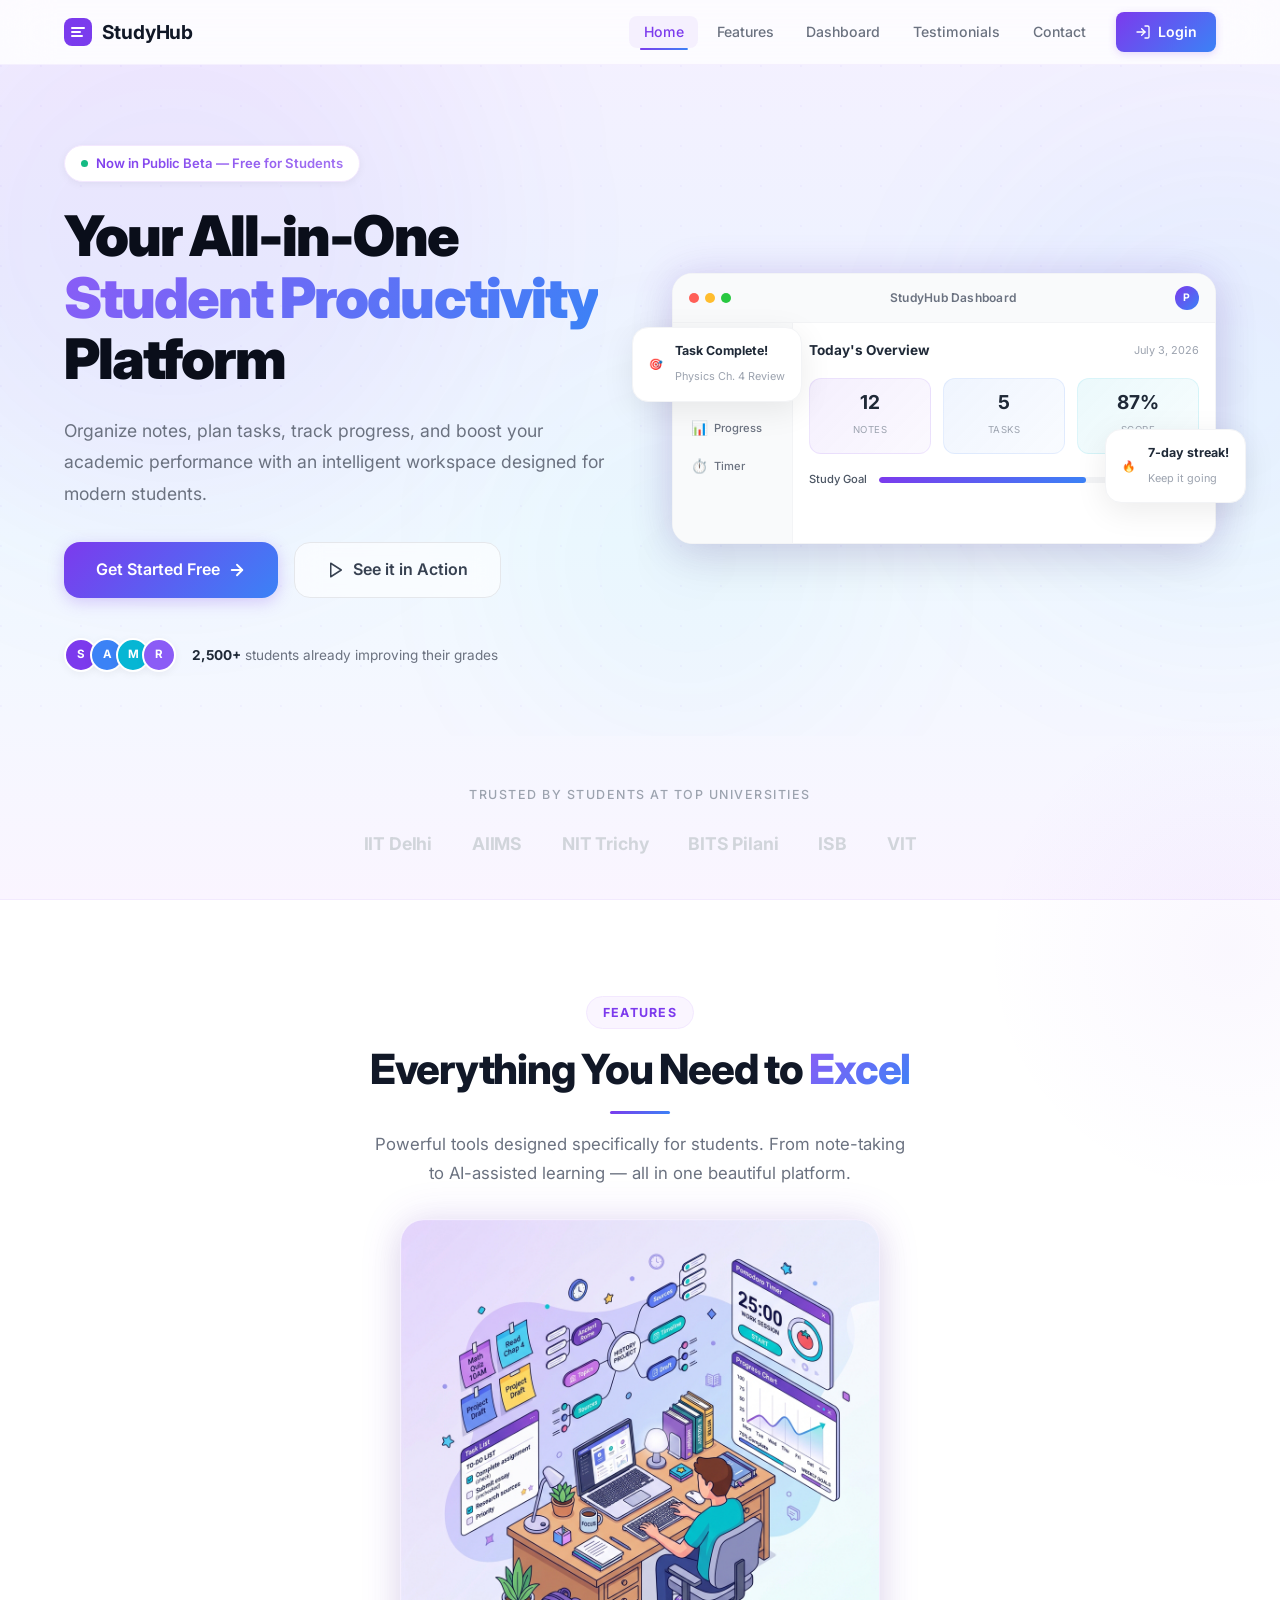
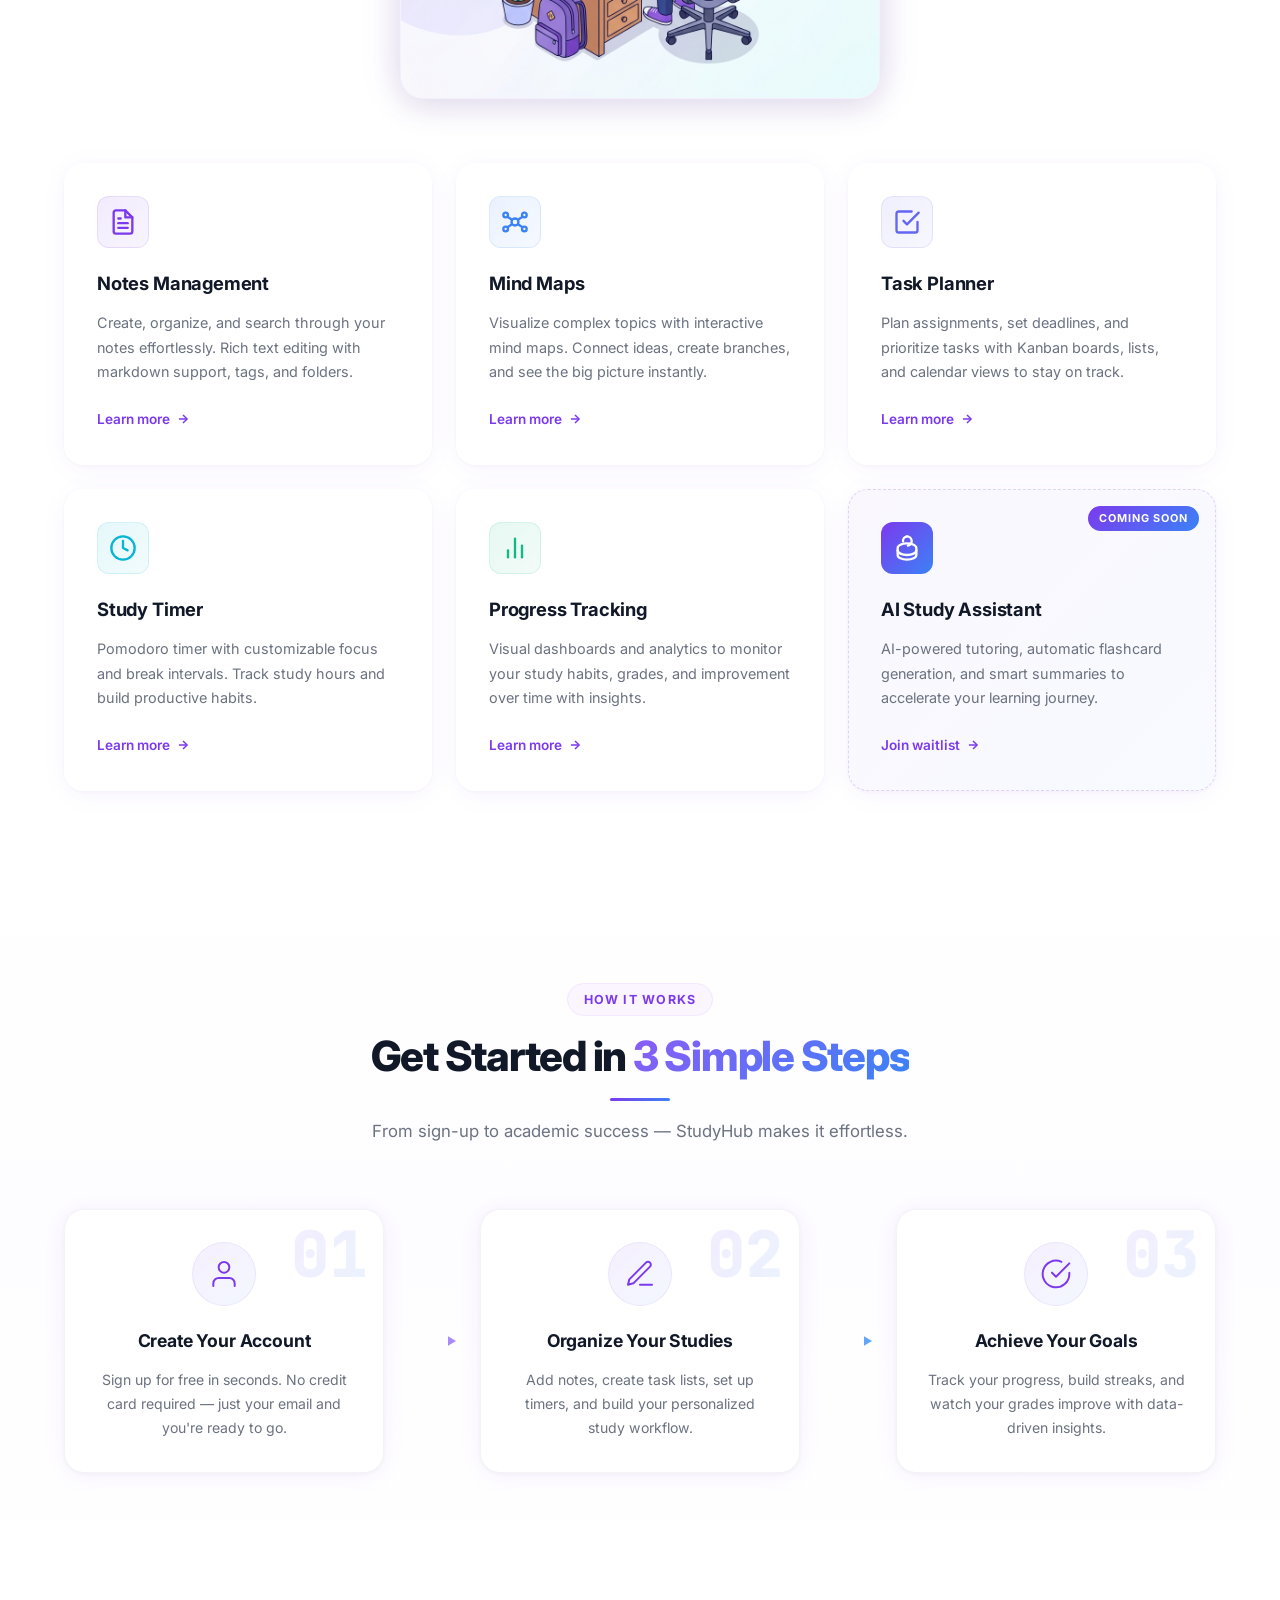
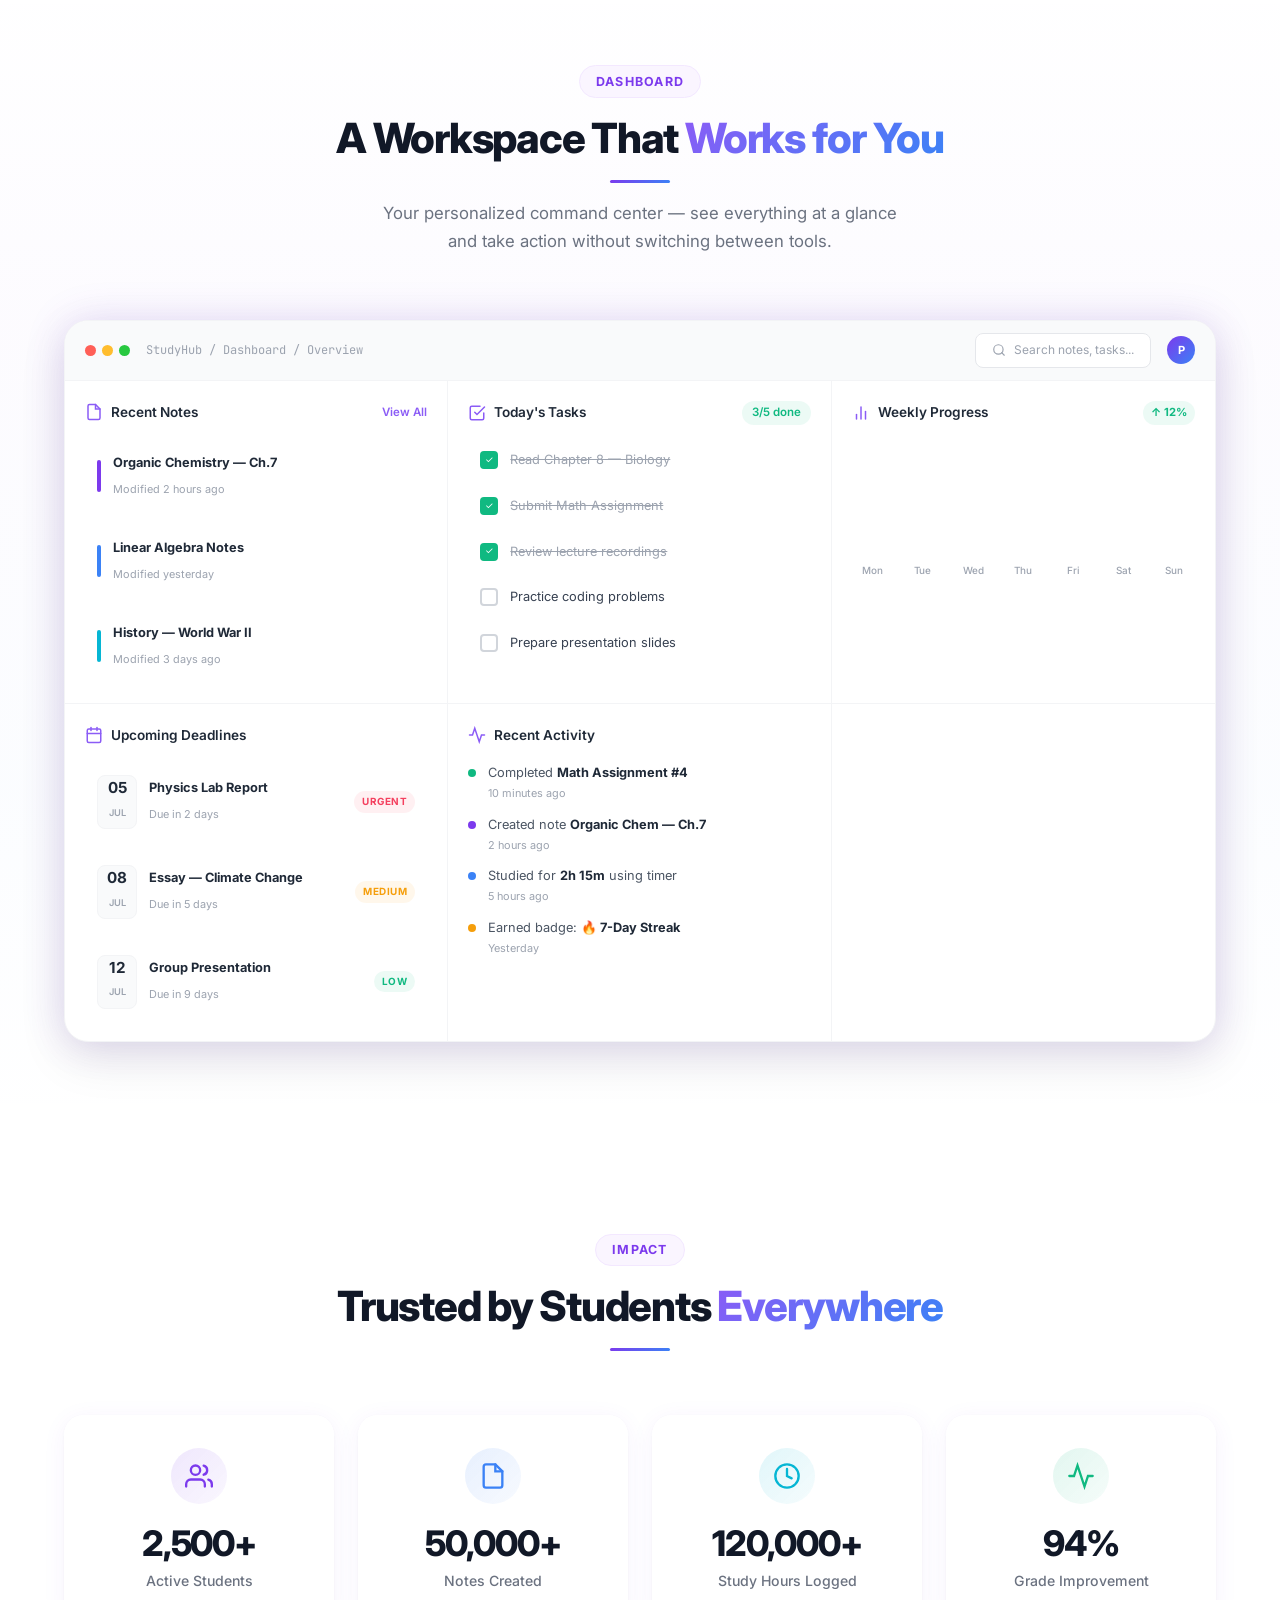
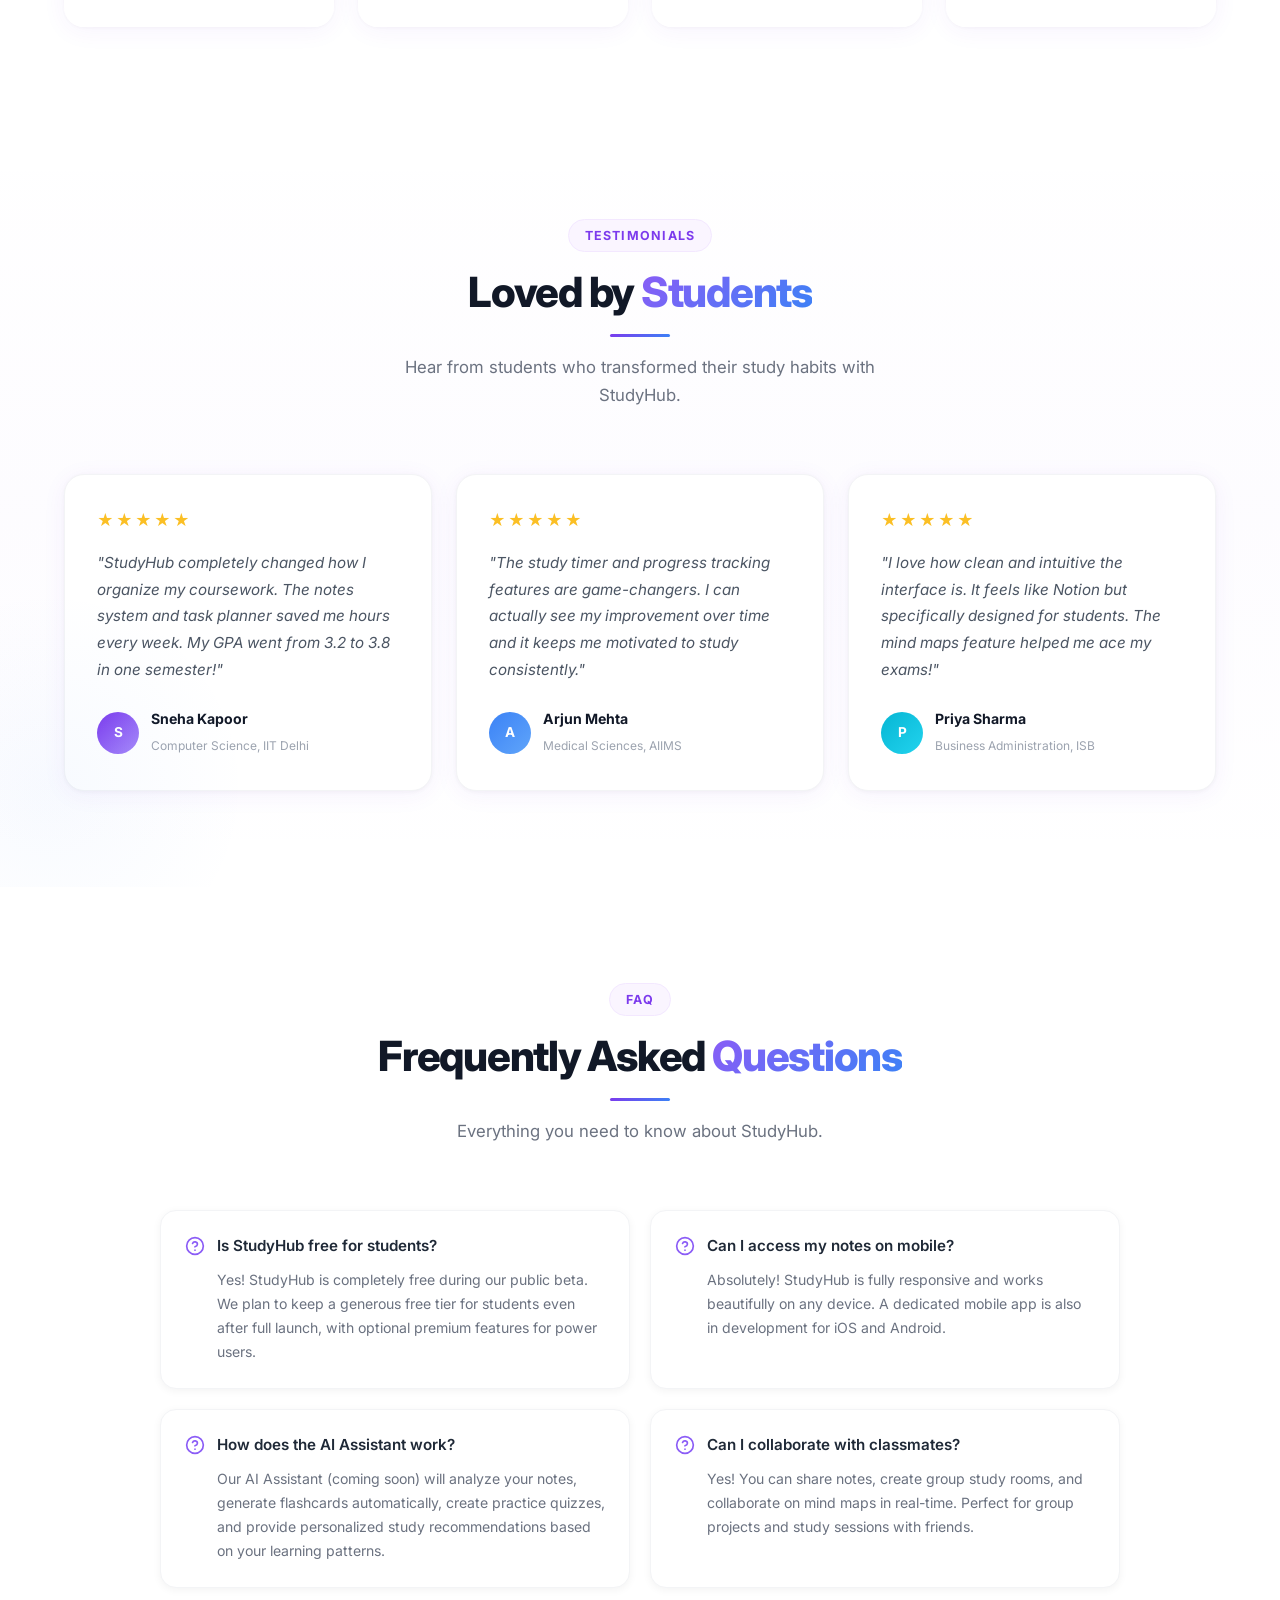
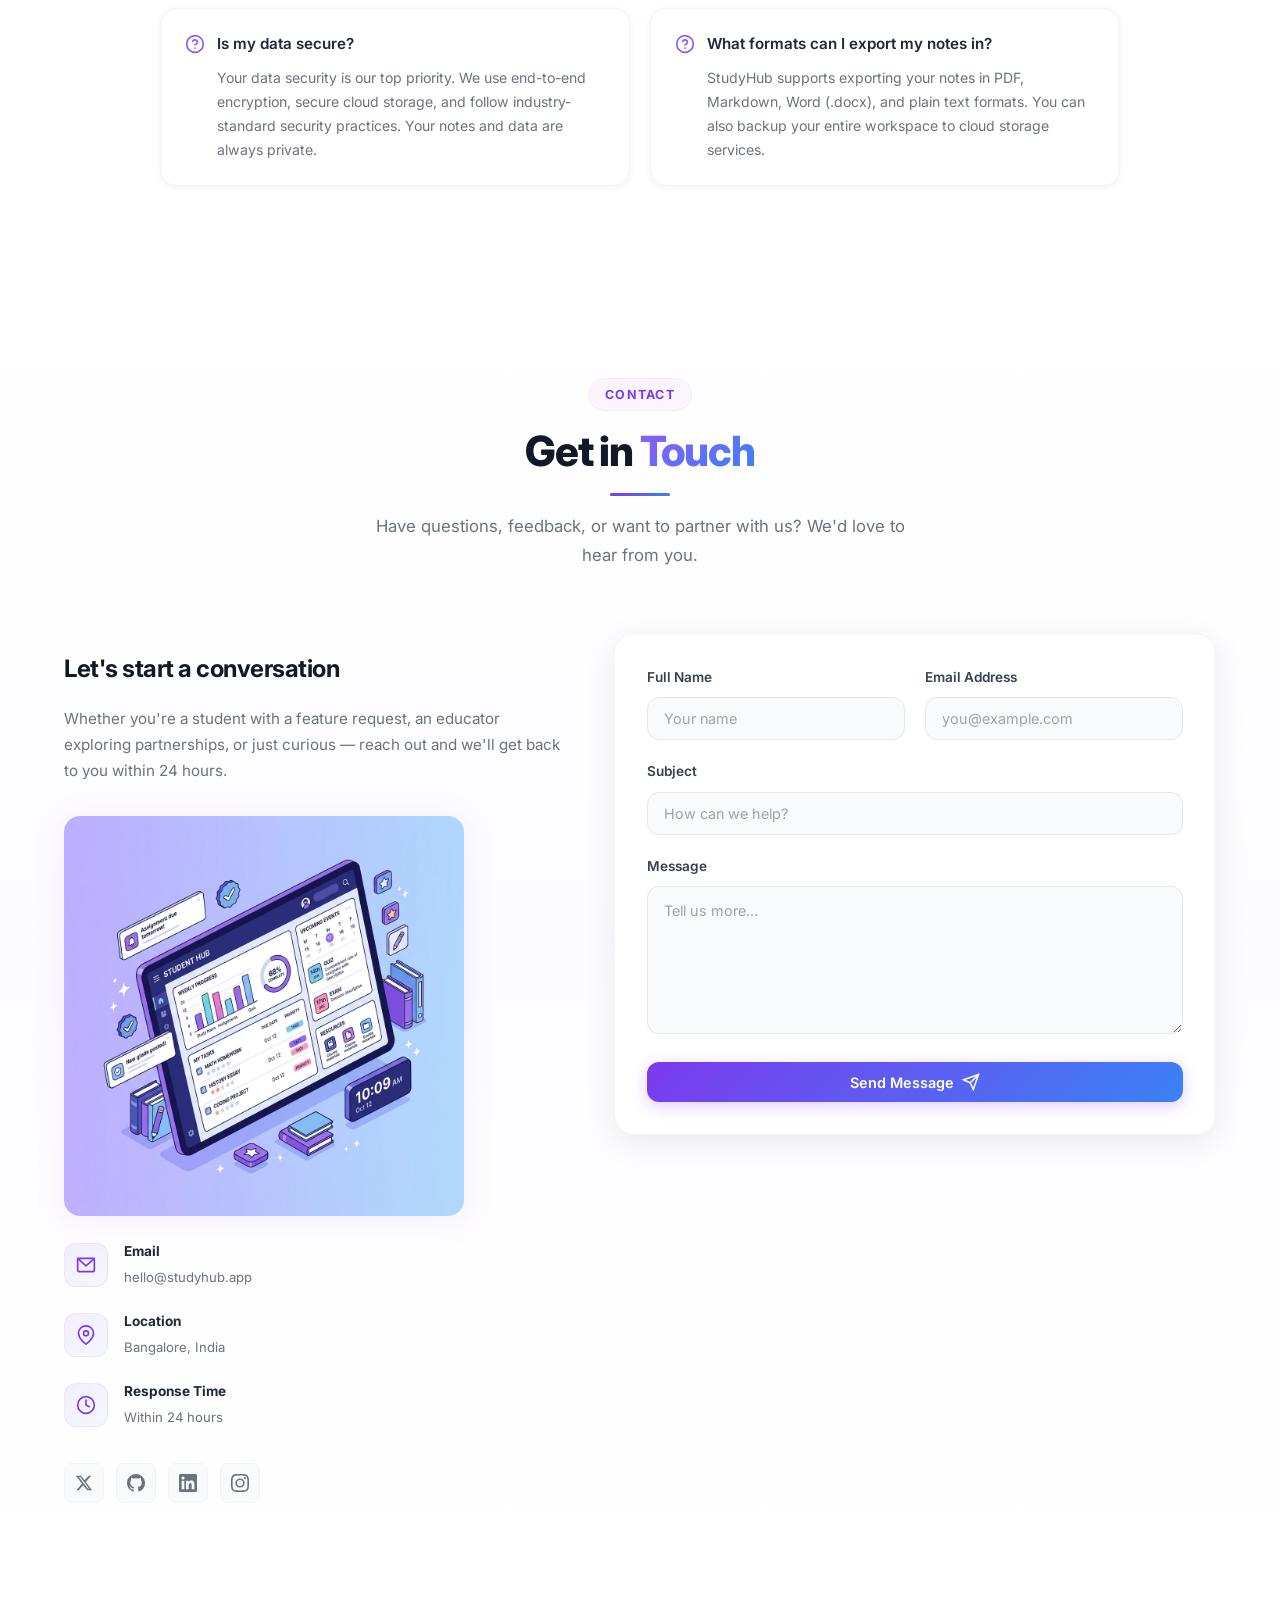
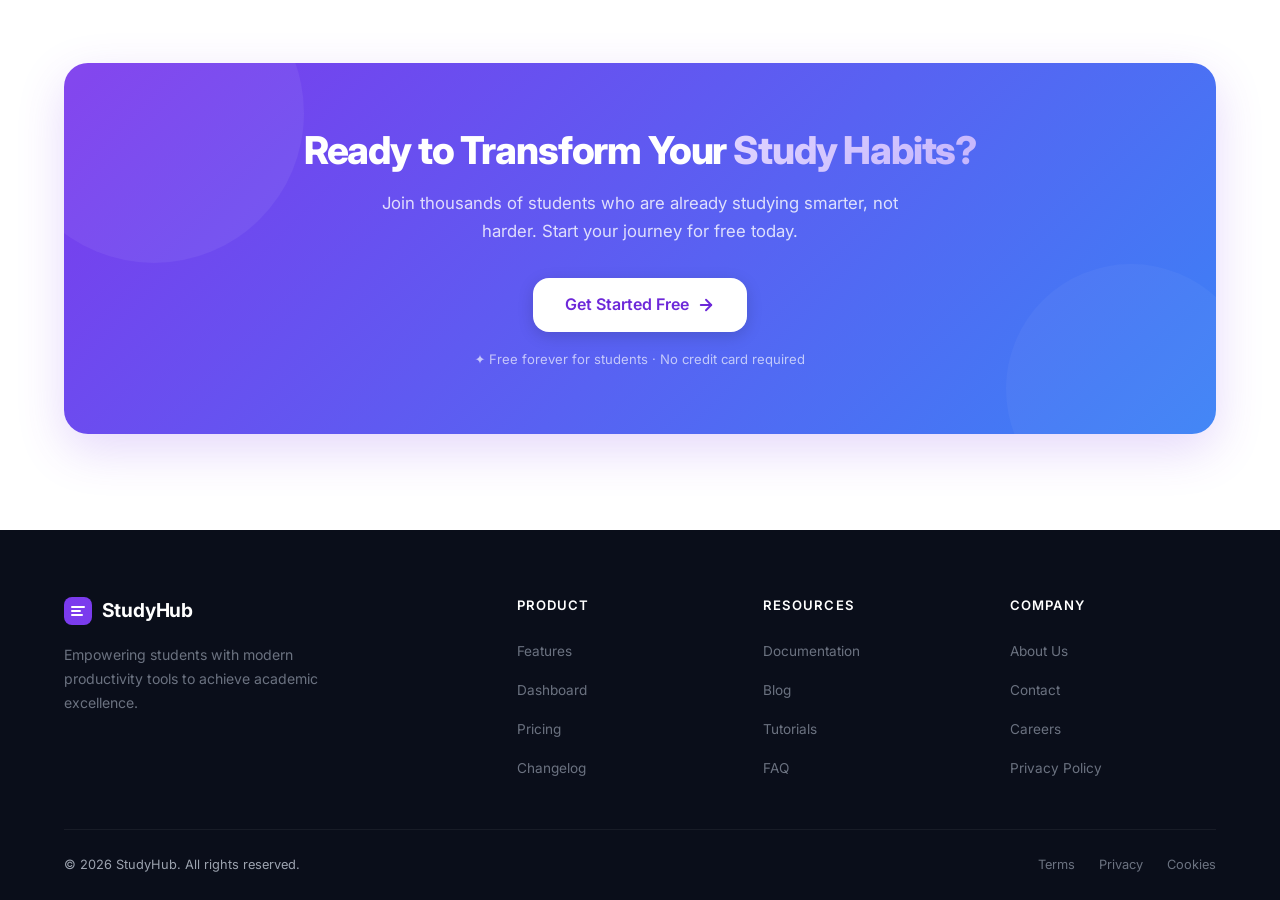
==== commit d2ea850a: "static page" ====
--- a/index.html
+++ b/index.html
@@ -6,15 +6,21 @@
     <meta name="viewport" content="width=device-width, initial-scale=1.0">
     <meta name="description"
         content="StudyHub — A modern student productivity platform for notes, tasks, mind maps, and AI-powered study tools. Boost your academic performance.">
+    <meta name="keywords" content="study, productivity, notes, tasks, student, planner, AI, dashboard">
+    <meta name="author" content="StudyHub Team">
     <title>StudyHub — Student Productivity Platform</title>
 
-    <!-- Google Fonts -->
+    <!-- Favicon (SVG inline data URI for a purple gradient book icon) -->
+    <link rel="icon" type="image/svg+xml" href="data:image/svg+xml,%3Csvg xmlns='http://www.w3.org/2000/svg' viewBox='0 0 28 28'%3E%3Crect width='28' height='28' rx='8' fill='url(%23g)'/%3E%3Cpath d='M8 10h12M8 14h8M8 18h10' stroke='white' stroke-width='2' stroke-linecap='round'/%3E%3Cdefs%3E%3ClinearGradient id='g' x1='0' y1='0' x2='28' y2='28'%3E%3Cstop stop-color='%237c3aed'/%3E%3Cstop offset='1' stop-color='%233b82f6'/%3E%3C/linearGradient%3E%3C/defs%3E%3C/svg%3E">
+
+    <!-- Google Fonts — Inter for body, JetBrains Mono for code/badges -->
     <link rel="preconnect" href="https://fonts.googleapis.com">
     <link rel="preconnect" href="https://fonts.gstatic.com" crossorigin>
     <link
         href="https://fonts.googleapis.com/css2?family=Inter:wght@400;500;600;700;800;900&family=JetBrains+Mono:wght@500&display=swap"
         rel="stylesheet">
 
+    <!-- Main Stylesheet -->
     <link rel="stylesheet" href="style.css">
 </head>
 
@@ -204,6 +210,22 @@
             </div>
         </section>
 
+        <!-- ===== TRUSTED BY — Brand Logos Strip ===== -->
+        <section class="trusted-by" id="trusted-by" aria-label="Trusted by leading institutions">
+            <div class="container">
+                <p class="trusted-label">Trusted by students at top universities</p>
+                <div class="trusted-logos">
+                    <!-- CSS-only logo placeholders styled as brand wordmarks -->
+                    <div class="brand-logo">IIT Delhi</div>
+                    <div class="brand-logo">AIIMS</div>
+                    <div class="brand-logo">NIT Trichy</div>
+                    <div class="brand-logo">BITS Pilani</div>
+                    <div class="brand-logo">ISB</div>
+                    <div class="brand-logo">VIT</div>
+                </div>
+            </div>
+        </section>
+
         <!-- ===== FEATURES SECTION ===== -->
         <section class="features" id="features">
             <div class="container">
@@ -214,6 +236,13 @@
                         Powerful tools designed specifically for students. From note-taking to AI-assisted
                         learning — all in one beautiful platform.
                     </p>
+                    <!-- Features illustration image -->
+                    <img src="images/features-illustration.png"
+                         alt="Illustration of a student workspace with books, lightbulb, and mind map"
+                         class="section-illustration"
+                         width="480"
+                         height="320"
+                         loading="lazy">
                 </div>
 
                 <div class="features-grid">
@@ -374,6 +403,100 @@
                                 <polyline points="12 5 19 12 12 19" />
                             </svg>
                         </a>
+                    </article>
+                </div>
+            </div>
+        </section>
+
+        <!-- ===== HOW IT WORKS — 3-Step Process ===== -->
+        <section class="how-it-works" id="how-it-works">
+            <div class="container">
+                <div class="section-header">
+                    <span class="section-tag">How It Works</span>
+                    <h2 class="section-title">Get Started in <span class="gradient-text">3 Simple Steps</span></h2>
+                    <p class="section-subtitle">
+                        From sign-up to academic success — StudyHub makes it effortless.
+                    </p>
+                </div>
+
+                <div class="steps-grid">
+                    <!-- Step 1 -->
+                    <article class="step-card">
+                        <div class="step-number">01</div>
+                        <div class="step-icon-wrap">
+                            <svg width="32" height="32" viewBox="0 0 24 24" fill="none" stroke="currentColor"
+                                stroke-width="1.5" stroke-linecap="round" stroke-linejoin="round">
+                                <path d="M20 21v-2a4 4 0 00-4-4H8a4 4 0 00-4 4v2" />
+                                <circle cx="12" cy="7" r="4" />
+                            </svg>
+                        </div>
+                        <h3 class="step-title">Create Your Account</h3>
+                        <p class="step-description">
+                            Sign up for free in seconds. No credit card required — just your
+                            email and you're ready to go.
+                        </p>
+                    </article>
+
+                    <!-- Connector line -->
+                    <div class="step-connector" aria-hidden="true">
+                        <svg width="60" height="24" viewBox="0 0 60 24" fill="none">
+                            <path d="M0 12h50" stroke="url(#conn-grad-1)" stroke-width="2" stroke-dasharray="6 4" />
+                            <polygon points="50,6 60,12 50,18" fill="var(--purple-400)" />
+                            <defs>
+                                <linearGradient id="conn-grad-1" x1="0" y1="0" x2="60" y2="0">
+                                    <stop stop-color="var(--purple-400)" />
+                                    <stop offset="1" stop-color="var(--blue-400)" />
+                                </linearGradient>
+                            </defs>
+                        </svg>
+                    </div>
+
+                    <!-- Step 2 -->
+                    <article class="step-card">
+                        <div class="step-number">02</div>
+                        <div class="step-icon-wrap">
+                            <svg width="32" height="32" viewBox="0 0 24 24" fill="none" stroke="currentColor"
+                                stroke-width="1.5" stroke-linecap="round" stroke-linejoin="round">
+                                <path d="M12 20h9" />
+                                <path d="M16.5 3.5a2.121 2.121 0 013 3L7 19l-4 1 1-4L16.5 3.5z" />
+                            </svg>
+                        </div>
+                        <h3 class="step-title">Organize Your Studies</h3>
+                        <p class="step-description">
+                            Add notes, create task lists, set up timers, and build
+                            your personalized study workflow.
+                        </p>
+                    </article>
+
+                    <!-- Connector line -->
+                    <div class="step-connector" aria-hidden="true">
+                        <svg width="60" height="24" viewBox="0 0 60 24" fill="none">
+                            <path d="M0 12h50" stroke="url(#conn-grad-2)" stroke-width="2" stroke-dasharray="6 4" />
+                            <polygon points="50,6 60,12 50,18" fill="var(--blue-400)" />
+                            <defs>
+                                <linearGradient id="conn-grad-2" x1="0" y1="0" x2="60" y2="0">
+                                    <stop stop-color="var(--blue-400)" />
+                                    <stop offset="1" stop-color="var(--cyan-400)" />
+                                </linearGradient>
+                            </defs>
+                        </svg>
+                    </div>
+
+                    <!-- Step 3 -->
+                    <article class="step-card">
+                        <div class="step-number">03</div>
+                        <div class="step-icon-wrap">
+                            <svg width="32" height="32" viewBox="0 0 24 24" fill="none" stroke="currentColor"
+                                stroke-width="1.5" stroke-linecap="round" stroke-linejoin="round">
+                                <path d="M22 11.08V12a10 10 0 11-5.93-9.14" />
+                                <polyline points="22 4 12 14.01 9 11.01" />
+                            </svg>
+                        </div>
+                        <h3 class="step-title">Achieve Your Goals</h3>
+                        <p class="step-description">
+                            Track your progress, build streaks, and watch your grades
+                            improve with data-driven insights.
+                        </p>
                     </article>
                 </div>
             </div>
@@ -893,6 +1016,13 @@
                             Whether you're a student with a feature request, an educator exploring
                             partnerships, or just curious — reach out and we'll get back to you within 24 hours.
                         </p>
+                        <!-- Contact section illustration -->
+                        <img src="images/hero-illustration.png"
+                             alt="Student productivity dashboard illustration"
+                             class="contact-illustration"
+                             width="400"
+                             height="280"
+                             loading="lazy">
                         <div class="contact-details">
                             <div class="contact-detail-item">
                                 <div class="contact-detail-icon">
@@ -1000,6 +1130,32 @@
             </div>
         </section>
 
+        <!-- ===== CTA BANNER — Final Call to Action ===== -->
+        <section class="cta-banner" id="cta">
+            <div class="container">
+                <div class="cta-content">
+                    <div class="cta-text">
+                        <h2 class="cta-heading">Ready to Transform Your <span class="gradient-text">Study Habits?</span></h2>
+                        <p class="cta-description">
+                            Join thousands of students who are already studying smarter, not harder.
+                            Start your journey for free today.
+                        </p>
+                    </div>
+                    <div class="cta-actions">
+                        <a href="#features" class="btn btn-primary btn-lg">
+                            Get Started Free
+                            <svg width="18" height="18" viewBox="0 0 24 24" fill="none" stroke="currentColor"
+                                stroke-width="2.5" stroke-linecap="round" stroke-linejoin="round">
+                                <line x1="5" y1="12" x2="19" y2="12" />
+                                <polyline points="12 5 19 12 12 19" />
+                            </svg>
+                        </a>
+                        <p class="cta-note">✦ Free forever for students · No credit card required</p>
+                    </div>
+                </div>
+            </div>
+        </section>
+
     </main>
 
     <!-- ===== FOOTER ===== -->
--- a/style.css
+++ b/style.css
@@ -338,6 +338,7 @@
 }
 
 .nav-link {
+    position: relative;
     font-size: 0.88rem;
     font-weight: var(--fw-medium);
     color: var(--gray-500);
@@ -960,6 +961,284 @@
 }
 
 /* --------------------------------------------------------------------------
+   TRUSTED BY — Brand Logos Strip
+   Shows social proof with university/institution names
+   -------------------------------------------------------------------------- */
+.trusted-by {
+    padding: var(--space-12) 0 var(--space-10);
+    border-bottom: 1px solid rgba(124, 58, 237, 0.06);
+    position: relative;
+}
+
+.trusted-label {
+    text-align: center;
+    font-size: 0.78rem;
+    font-weight: var(--fw-medium);
+    color: var(--gray-400);
+    text-transform: uppercase;
+    letter-spacing: 0.12em;
+    margin-bottom: var(--space-6);
+}
+
+.trusted-logos {
+    display: flex;
+    align-items: center;
+    justify-content: center;
+    gap: var(--space-10);
+    flex-wrap: wrap;
+}
+
+/* Each brand name styled as a subtle wordmark */
+.brand-logo {
+    font-size: 1.1rem;
+    font-weight: var(--fw-bold);
+    color: var(--gray-300);
+    letter-spacing: -0.01em;
+    transition: color var(--t-base);
+    white-space: nowrap;
+    user-select: none;
+}
+
+.brand-logo:hover {
+    color: var(--purple-400);
+}
+
+/* --------------------------------------------------------------------------
+   SECTION ILLUSTRATION — Image between header and cards
+   -------------------------------------------------------------------------- */
+.section-illustration {
+    display: block;
+    max-width: 520px;
+    height: auto;
+    margin: var(--space-8) auto var(--space-4);
+    border-radius: var(--radius-2xl);
+    object-fit: cover;
+    box-shadow: var(--shadow-lg), var(--shadow-glow-purple);
+    border: 1px solid rgba(124, 58, 237, 0.08);
+}
+
+/* Contact section illustration */
+.contact-illustration {
+    display: block;
+    max-width: 100%;
+    height: auto;
+    border-radius: var(--radius-lg);
+    margin-bottom: var(--space-6);
+    filter: drop-shadow(0 4px 16px rgba(124, 58, 237, 0.08));
+}
+
+/* --------------------------------------------------------------------------
+   HOW IT WORKS — 3-Step Process Section
+   Horizontal cards with numbered steps and connector arrows
+   -------------------------------------------------------------------------- */
+.how-it-works {
+    padding: var(--space-24) 0;
+    background: linear-gradient(180deg,
+            transparent 0%,
+            rgba(124, 58, 237, 0.015) 50%,
+            transparent 100%);
+}
+
+.steps-grid {
+    display: flex;
+    align-items: center;
+    justify-content: center;
+    gap: var(--space-6);
+}
+
+.step-card {
+    position: relative;
+    background: white;
+    border: 1px solid var(--gray-100);
+    border-radius: var(--radius-xl);
+    padding: var(--space-8) var(--space-6);
+    text-align: center;
+    flex: 1;
+    max-width: 320px;
+    box-shadow: var(--shadow-card);
+    transition: all var(--t-base);
+    overflow: hidden;
+}
+
+/* Gradient top border on hover */
+.step-card::before {
+    content: '';
+    position: absolute;
+    top: 0;
+    left: 0;
+    right: 0;
+    height: 3px;
+    background: var(--gradient-primary);
+    transform: scaleX(0);
+    transition: transform var(--t-base);
+}
+
+.step-card:hover {
+    transform: translateY(-6px);
+    box-shadow: var(--shadow-card-hover);
+}
+
+.step-card:hover::before {
+    transform: scaleX(1);
+}
+
+/* Large step number watermark */
+.step-number {
+    font-size: 4rem;
+    font-weight: var(--fw-black);
+    line-height: 1;
+    background: var(--gradient-text);
+    -webkit-background-clip: text;
+    background-clip: text;
+    -webkit-text-fill-color: transparent;
+    opacity: 0.1;
+    position: absolute;
+    top: var(--space-3);
+    right: var(--space-4);
+    font-family: var(--font-mono);
+    pointer-events: none;
+}
+
+.step-icon-wrap {
+    display: inline-flex;
+    align-items: center;
+    justify-content: center;
+    width: 64px;
+    height: 64px;
+    border-radius: 50%;
+    background: linear-gradient(135deg, rgba(124, 58, 237, 0.08), rgba(59, 130, 246, 0.06));
+    color: var(--purple-600);
+    margin-bottom: var(--space-5);
+    border: 1px solid rgba(124, 58, 237, 0.08);
+}
+
+.step-title {
+    font-size: 1.1rem;
+    font-weight: var(--fw-bold);
+    color: var(--gray-900);
+    margin-bottom: var(--space-3);
+    letter-spacing: -0.01em;
+}
+
+.step-description {
+    font-size: 0.88rem;
+    color: var(--gray-500);
+    line-height: 1.7;
+}
+
+/* Dashed connector arrow between steps */
+.step-connector {
+    display: flex;
+    align-items: center;
+    justify-content: center;
+    flex-shrink: 0;
+    color: var(--purple-400);
+}
+
+.step-connector svg {
+    width: 48px;
+    height: 20px;
+}
+
+/* --------------------------------------------------------------------------
+   CTA BANNER — Final Call to Action before footer
+   Full-width gradient card with centered content
+   -------------------------------------------------------------------------- */
+.cta-banner {
+    padding: var(--space-16) 0 var(--space-24);
+}
+
+.cta-content {
+    background: var(--gradient-primary);
+    border-radius: var(--radius-2xl);
+    padding: var(--space-16) var(--space-12);
+    text-align: center;
+    position: relative;
+    overflow: hidden;
+    box-shadow: 0 16px 48px rgba(124, 58, 237, 0.2);
+}
+
+/* Decorative glow circles */
+.cta-content::before,
+.cta-content::after {
+    content: '';
+    position: absolute;
+    border-radius: 50%;
+    pointer-events: none;
+}
+
+.cta-content::before {
+    width: 300px;
+    height: 300px;
+    background: rgba(255, 255, 255, 0.06);
+    top: -100px;
+    left: -60px;
+}
+
+.cta-content::after {
+    width: 250px;
+    height: 250px;
+    background: rgba(255, 255, 255, 0.04);
+    bottom: -80px;
+    right: -40px;
+}
+
+.cta-text {
+    position: relative;
+    z-index: 1;
+    margin-bottom: var(--space-8);
+}
+
+.cta-heading {
+    font-size: clamp(1.6rem, 4vw, 2.4rem);
+    font-weight: var(--fw-extrabold);
+    color: white;
+    letter-spacing: -0.03em;
+    line-height: 1.2;
+    margin-bottom: var(--space-4);
+}
+
+/* Override gradient-text to show white-to-light-purple inside the CTA */
+.cta-heading .gradient-text {
+    background: linear-gradient(135deg, #e0d4ff, #c4b5fd);
+    -webkit-background-clip: text;
+    background-clip: text;
+    -webkit-text-fill-color: transparent;
+}
+
+.cta-description {
+    font-size: 1.05rem;
+    color: rgba(255, 255, 255, 0.8);
+    max-width: 520px;
+    margin: 0 auto;
+    line-height: 1.7;
+}
+
+.cta-actions {
+    position: relative;
+    z-index: 1;
+}
+
+/* White CTA button (overrides .btn-primary inside the banner) */
+.cta-actions .btn-primary {
+    background: white;
+    color: var(--purple-700);
+    box-shadow: 0 4px 16px rgba(0, 0, 0, 0.15);
+}
+
+.cta-actions .btn-primary:hover {
+    background: var(--gray-50);
+    transform: translateY(-2px);
+    box-shadow: 0 8px 28px rgba(0, 0, 0, 0.2);
+}
+
+.cta-note {
+    font-size: 0.82rem;
+    color: rgba(255, 255, 255, 0.65);
+    margin-top: var(--space-4);
+}
+
+/* --------------------------------------------------------------------------
    DASHBOARD PREVIEW SECTION
    -------------------------------------------------------------------------- */
 .dashboard-section {
@@ -1456,6 +1735,8 @@
    -------------------------------------------------------------------------- */
 .testimonials {
     padding: var(--space-24) 0;
+    position: relative;
+    overflow: hidden;
     background: linear-gradient(180deg,
             transparent 0%,
             rgba(124, 58, 237, 0.015) 50%,
@@ -1492,6 +1773,7 @@
 }
 
 .testimonial-text {
+    position: relative;
     font-size: 0.95rem;
     color: var(--gray-600);
     line-height: 1.75;
@@ -1898,6 +2180,20 @@
     .contact-grid {
         grid-template-columns: 1fr;
         gap: var(--space-10);
+    }
+
+    /* Steps stack with connectors still visible but smaller */
+    .steps-grid {
+        gap: var(--space-4);
+    }
+
+    .step-card {
+        padding: var(--space-6) var(--space-5);
+    }
+
+    /* Logos wrap tighter */
+    .trusted-logos {
+        gap: var(--space-6);
     }
 
     .footer-grid {
@@ -2042,6 +2338,35 @@
         gap: var(--space-4);
         text-align: center;
     }
+
+    /* Steps go vertical on mobile */
+    .steps-grid {
+        flex-direction: column;
+        gap: var(--space-5);
+    }
+
+    .step-connector {
+        transform: rotate(90deg);
+    }
+
+    .step-card {
+        max-width: 100%;
+    }
+
+    /* CTA smaller padding */
+    .cta-content {
+        padding: var(--space-10) var(--space-6);
+    }
+
+    /* Contact illustration hidden on mobile for space */
+    .contact-illustration {
+        display: none;
+    }
+
+    /* Section illustration smaller */
+    .section-illustration {
+        max-width: 280px;
+    }
 }
 
 /* Small mobile */
@@ -2103,3 +2428,168 @@
         scroll-behavior: auto;
     }
 }
+
+/* --------------------------------------------------------------------------
+   PREMIUM VISUAL ENHANCEMENTS
+   Animated underlines, gradient orbs, enhanced micro-interactions
+   -------------------------------------------------------------------------- */
+
+/* === Animated gradient underline for section titles === */
+.section-title::after {
+    content: '';
+    display: block;
+    width: 60px;
+    height: 3px;
+    background: var(--gradient-primary);
+    margin: var(--space-4) auto 0;
+    border-radius: var(--radius-full);
+    transition: width var(--t-base);
+}
+
+.section-header:hover .section-title::after {
+    width: 120px;
+}
+
+/* === Hero badge shimmer animation === */
+@keyframes shimmer {
+    0% { background-position: -200% 0; }
+    100% { background-position: 200% 0; }
+}
+
+.hero-badge {
+    position: relative;
+    overflow: hidden;
+}
+
+.hero-badge::after {
+    content: '';
+    position: absolute;
+    top: 0;
+    left: 0;
+    right: 0;
+    bottom: 0;
+    background: linear-gradient(
+        90deg,
+        transparent 0%,
+        rgba(255, 255, 255, 0.3) 50%,
+        transparent 100%
+    );
+    background-size: 200% 100%;
+    animation: shimmer 3s infinite ease-in-out;
+    pointer-events: none;
+}
+
+/* === Feature card gradient border glow on hover === */
+.feature-card:hover {
+    border-color: rgba(124, 58, 237, 0.15);
+    background: rgba(255, 255, 255, 0.75);
+}
+
+/* === Step card gradient border on hover === */
+.step-card:hover .step-icon-wrap {
+    background: linear-gradient(135deg, rgba(124, 58, 237, 0.15), rgba(59, 130, 246, 0.12));
+    border-color: rgba(124, 58, 237, 0.15);
+}
+
+/* === Enhanced button press effect === */
+.btn-primary:active {
+    transform: translateY(0) scale(0.98);
+    transition-duration: 0.05s;
+}
+
+.btn-outline:active {
+    transform: translateY(0) scale(0.98);
+    transition-duration: 0.05s;
+}
+
+/* === Testimonial card quote mark decoration === */
+.testimonial-text::before {
+    font-size: 3.5rem;
+    line-height: 1;
+    opacity: 0.08;
+    position: absolute;
+    top: var(--space-2);
+    left: var(--space-2);
+    font-family: Georgia, serif;
+    background: var(--gradient-text);
+    -webkit-background-clip: text;
+    background-clip: text;
+    -webkit-text-fill-color: transparent;
+}
+
+/* === Stats card count pulse on hover === */
+.stat-card:hover .stat-number {
+    letter-spacing: 0.02em;
+}
+
+/* === FAQ card hover accent === */
+.faq-card:hover {
+    border-left: 3px solid var(--purple-400);
+}
+
+/* === Nav link hover animated underline === */
+.nav-links a::after {
+    content: '';
+    position: absolute;
+    bottom: -2px;
+    left: 50%;
+    transform: translateX(-50%) scaleX(0);
+    width: 70%;
+    height: 2px;
+    background: var(--gradient-primary);
+    border-radius: var(--radius-full);
+    transition: transform var(--t-base);
+}
+
+.nav-links a:hover::after,
+.nav-links a.active::after {
+    transform: translateX(-50%) scaleX(1);
+}
+
+/* === Floating decorative gradient orb — Features section === */
+.features::before {
+    content: '';
+    position: absolute;
+    width: 500px;
+    height: 500px;
+    background: radial-gradient(circle, rgba(124, 58, 237, 0.04) 0%, transparent 70%);
+    top: -200px;
+    right: -200px;
+    border-radius: 50%;
+    pointer-events: none;
+    z-index: 0;
+}
+
+/* === Floating decorative gradient orb — Testimonials section === */
+.testimonials::before {
+    content: '';
+    position: absolute;
+    width: 400px;
+    height: 400px;
+    background: radial-gradient(circle, rgba(59, 130, 246, 0.04) 0%, transparent 70%);
+    bottom: -100px;
+    left: -150px;
+    border-radius: 50%;
+    pointer-events: none;
+    z-index: 0;
+}
+
+/* === Smooth focus ring for accessibility === */
+*:focus-visible {
+    outline: 2px solid var(--purple-400);
+    outline-offset: 3px;
+    border-radius: var(--radius-sm);
+}
+
+/* === Form focus enhanced ring === */
+.contact-form input:focus,
+.contact-form textarea:focus {
+    border-color: var(--purple-400);
+    box-shadow: 0 0 0 3px rgba(124, 58, 237, 0.1);
+}
+
+/* === Selection color === */
+::selection {
+    background: rgba(124, 58, 237, 0.15);
+    color: var(--gray-900);
+}
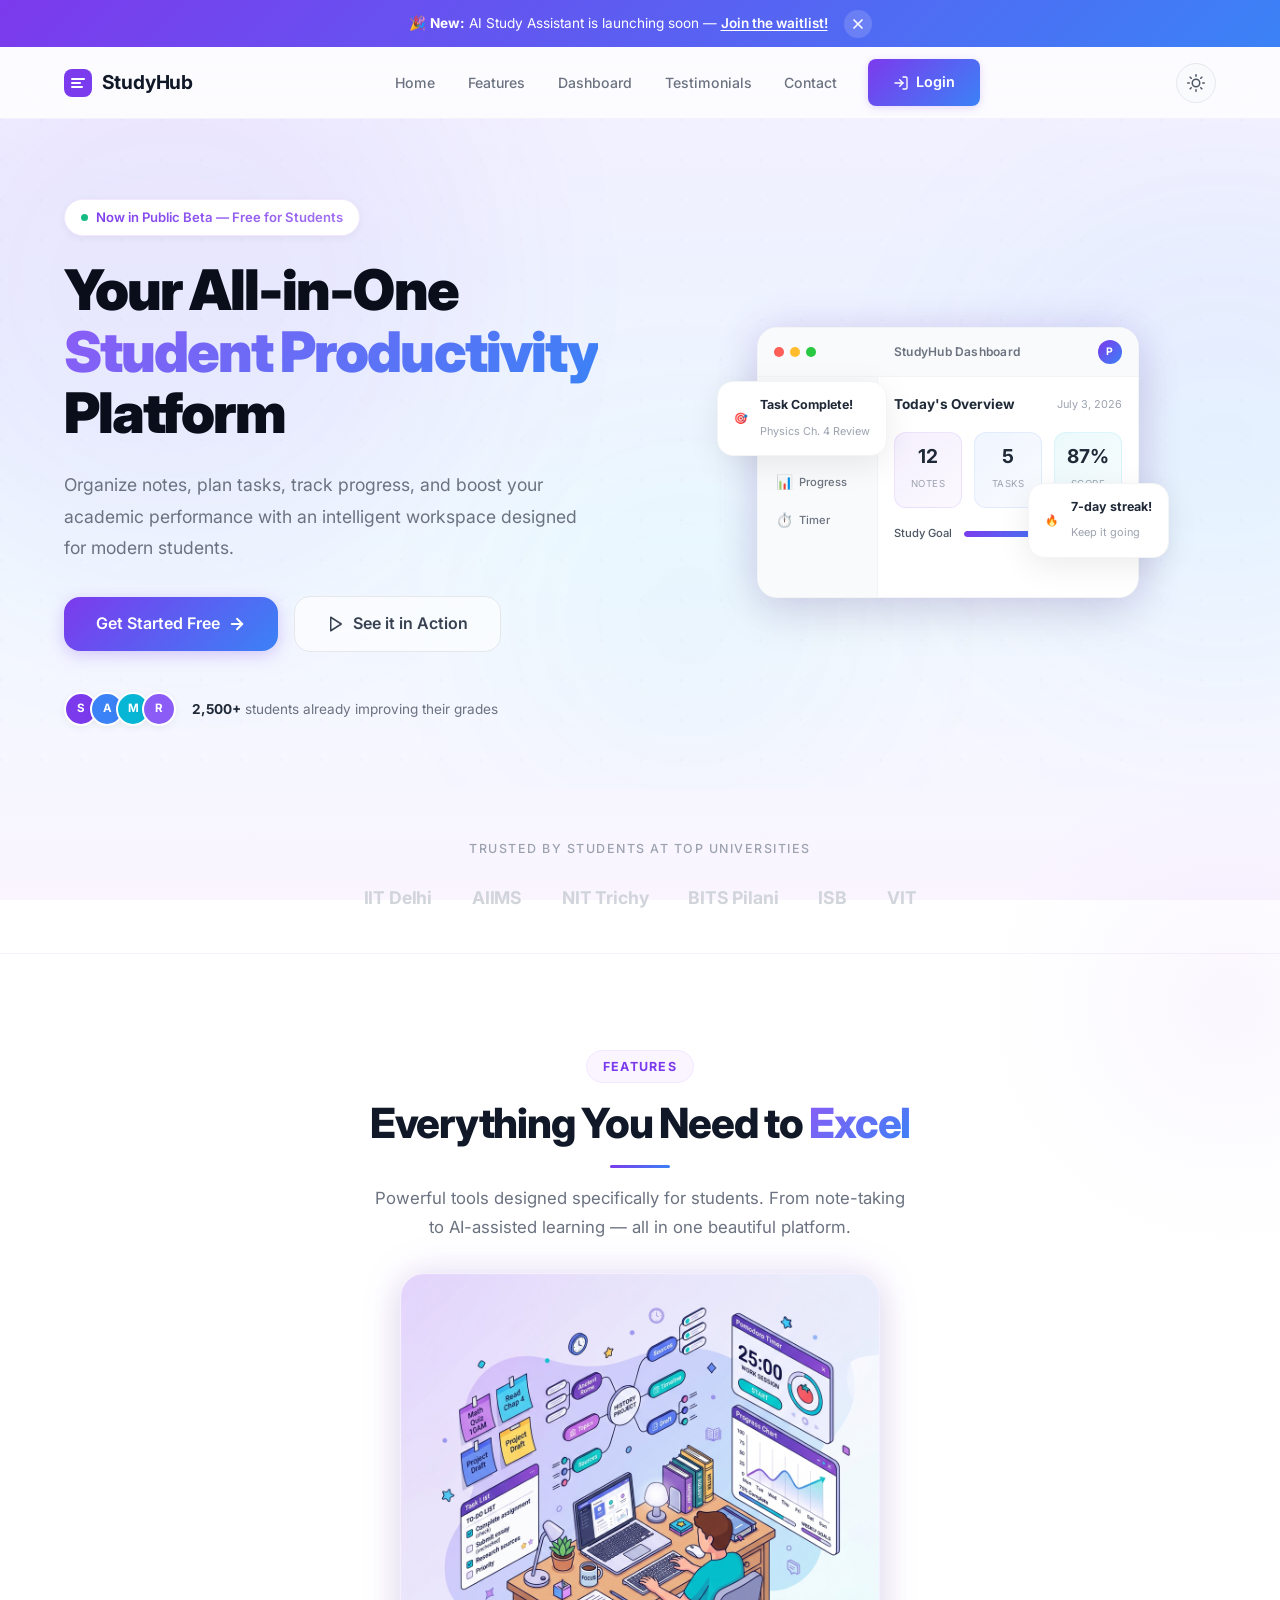
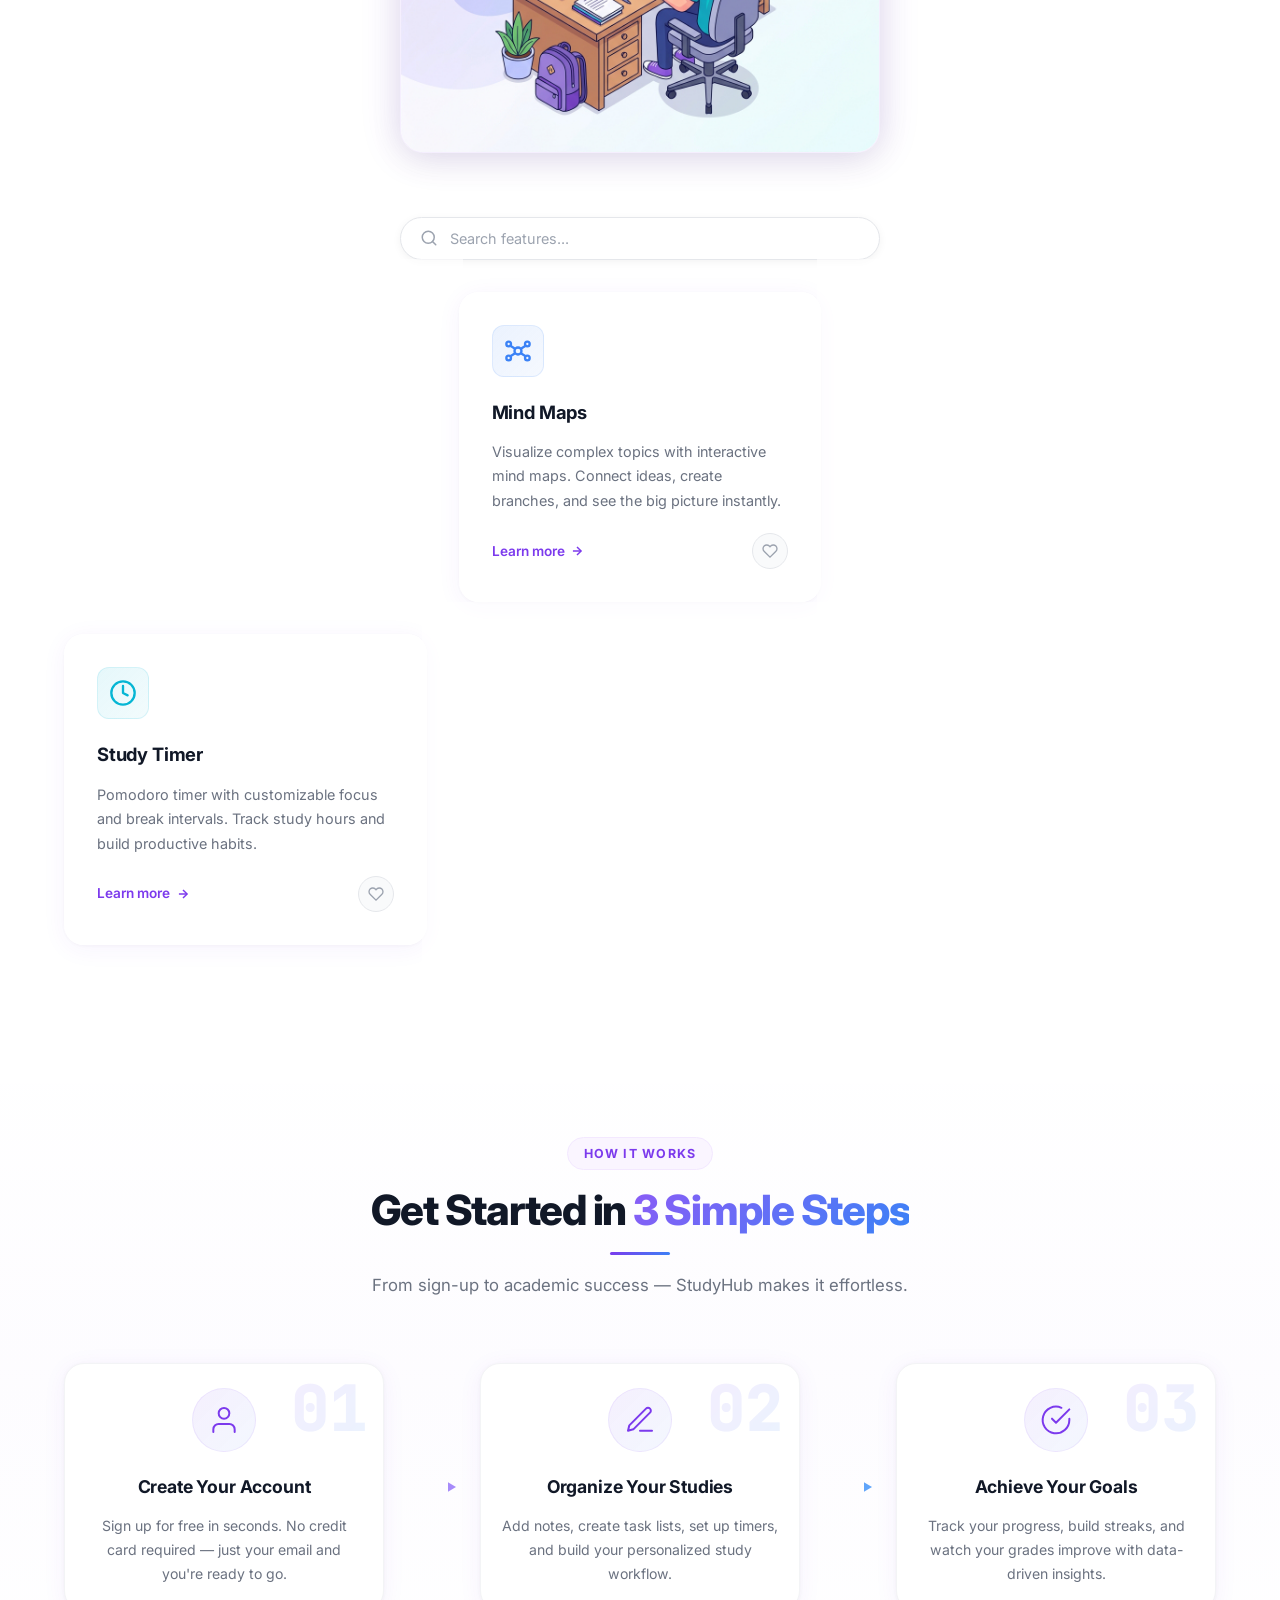
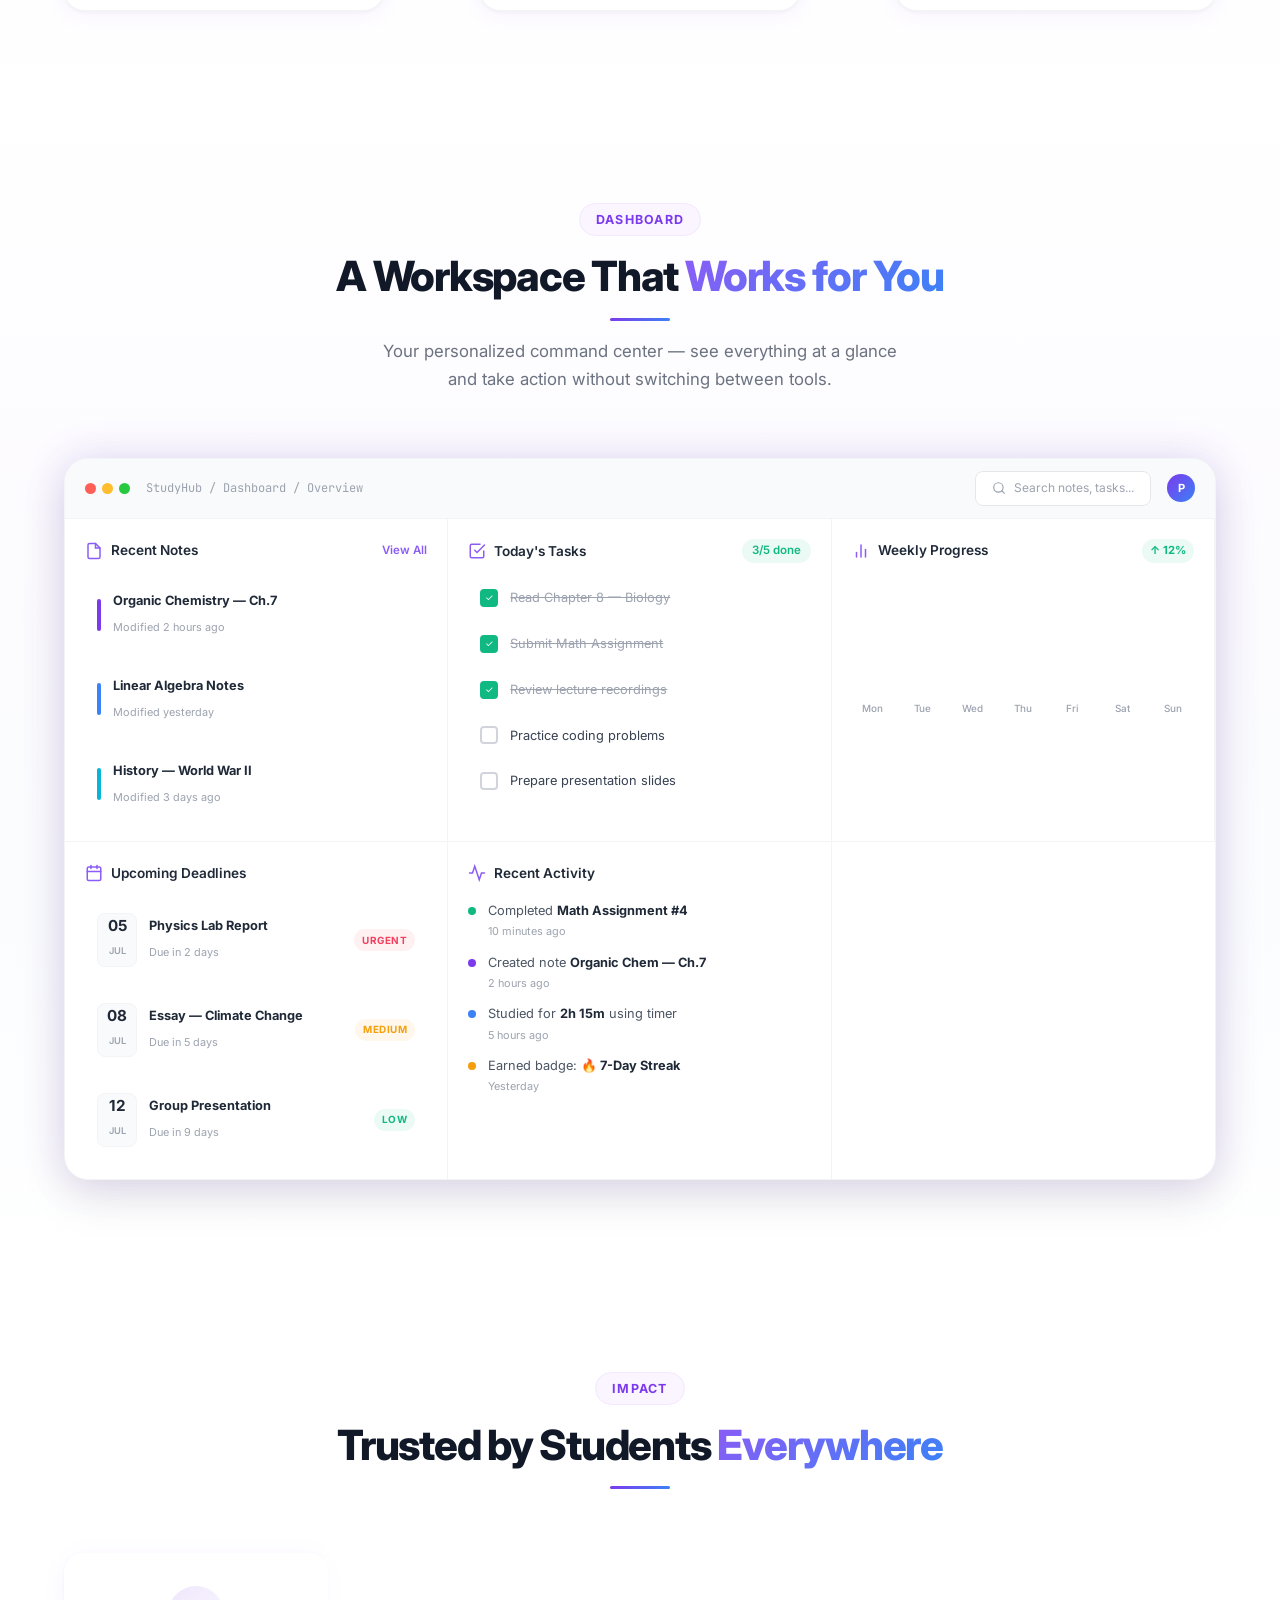
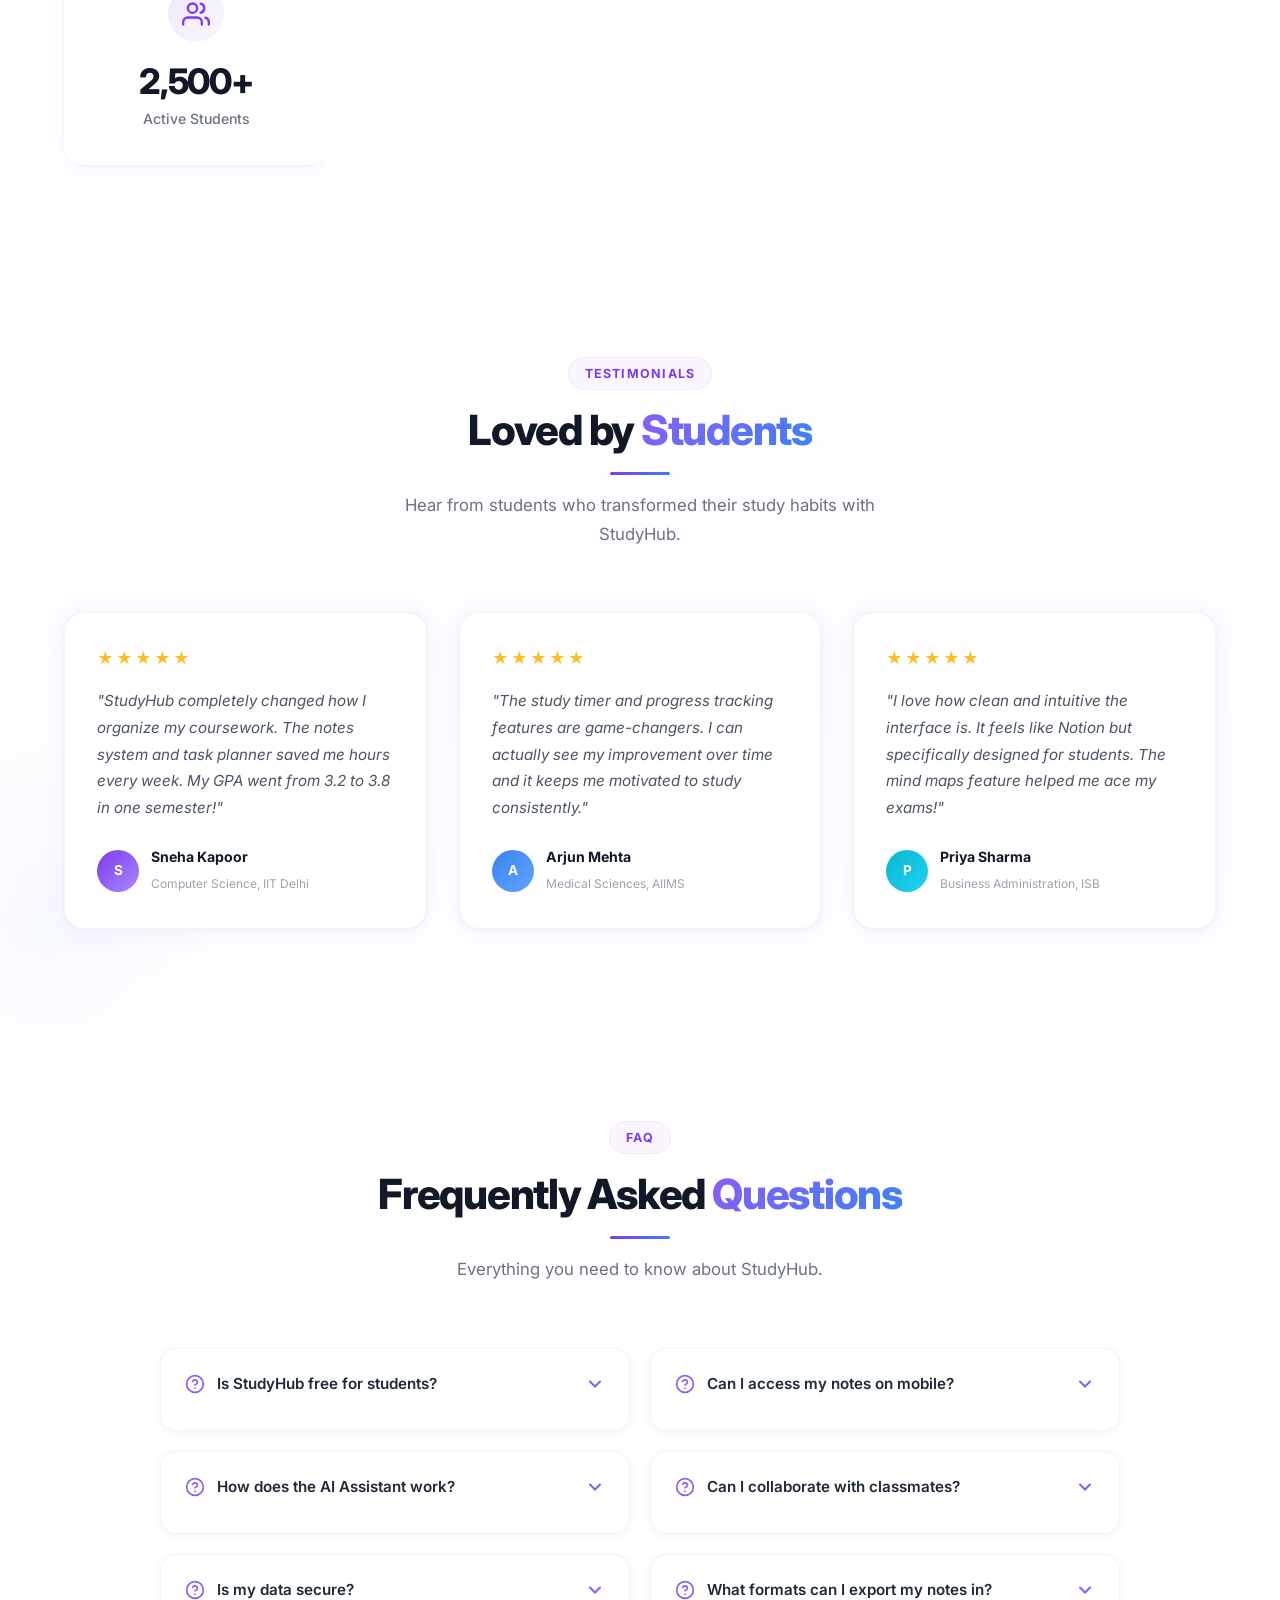
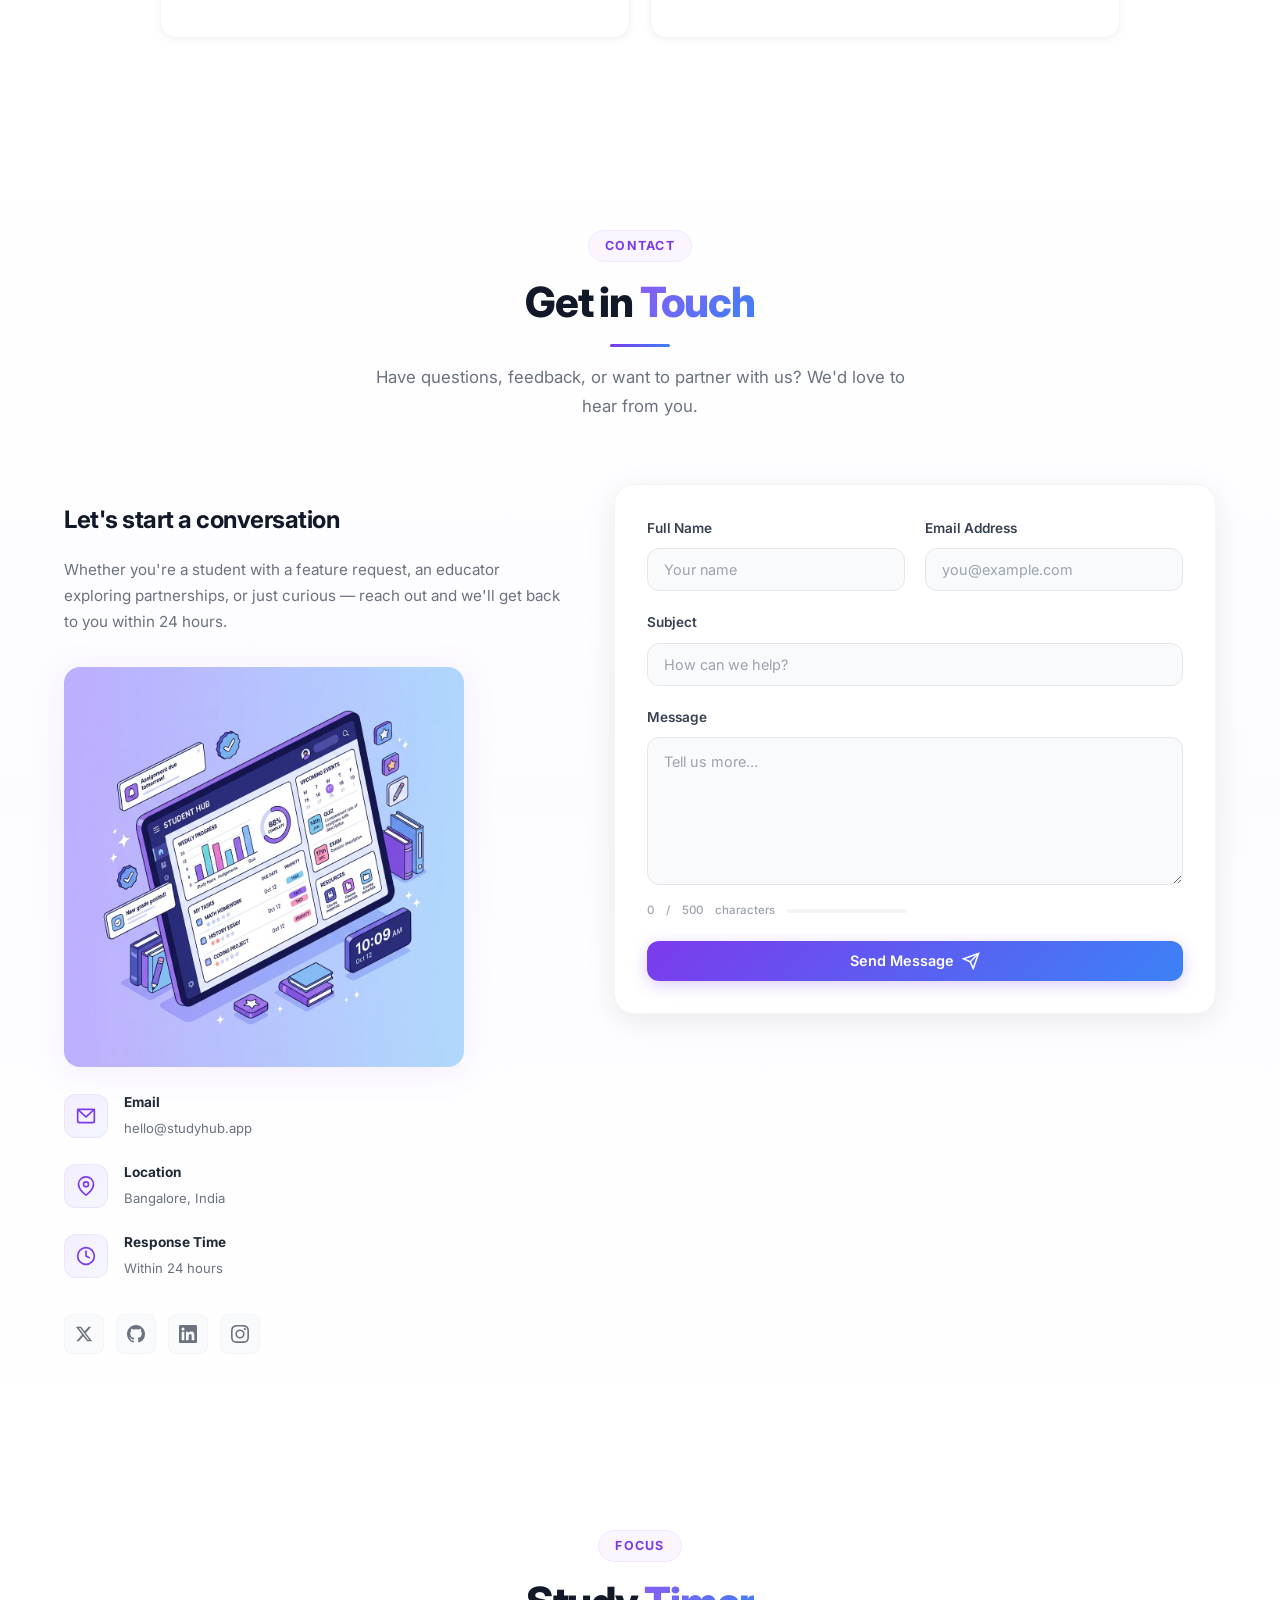
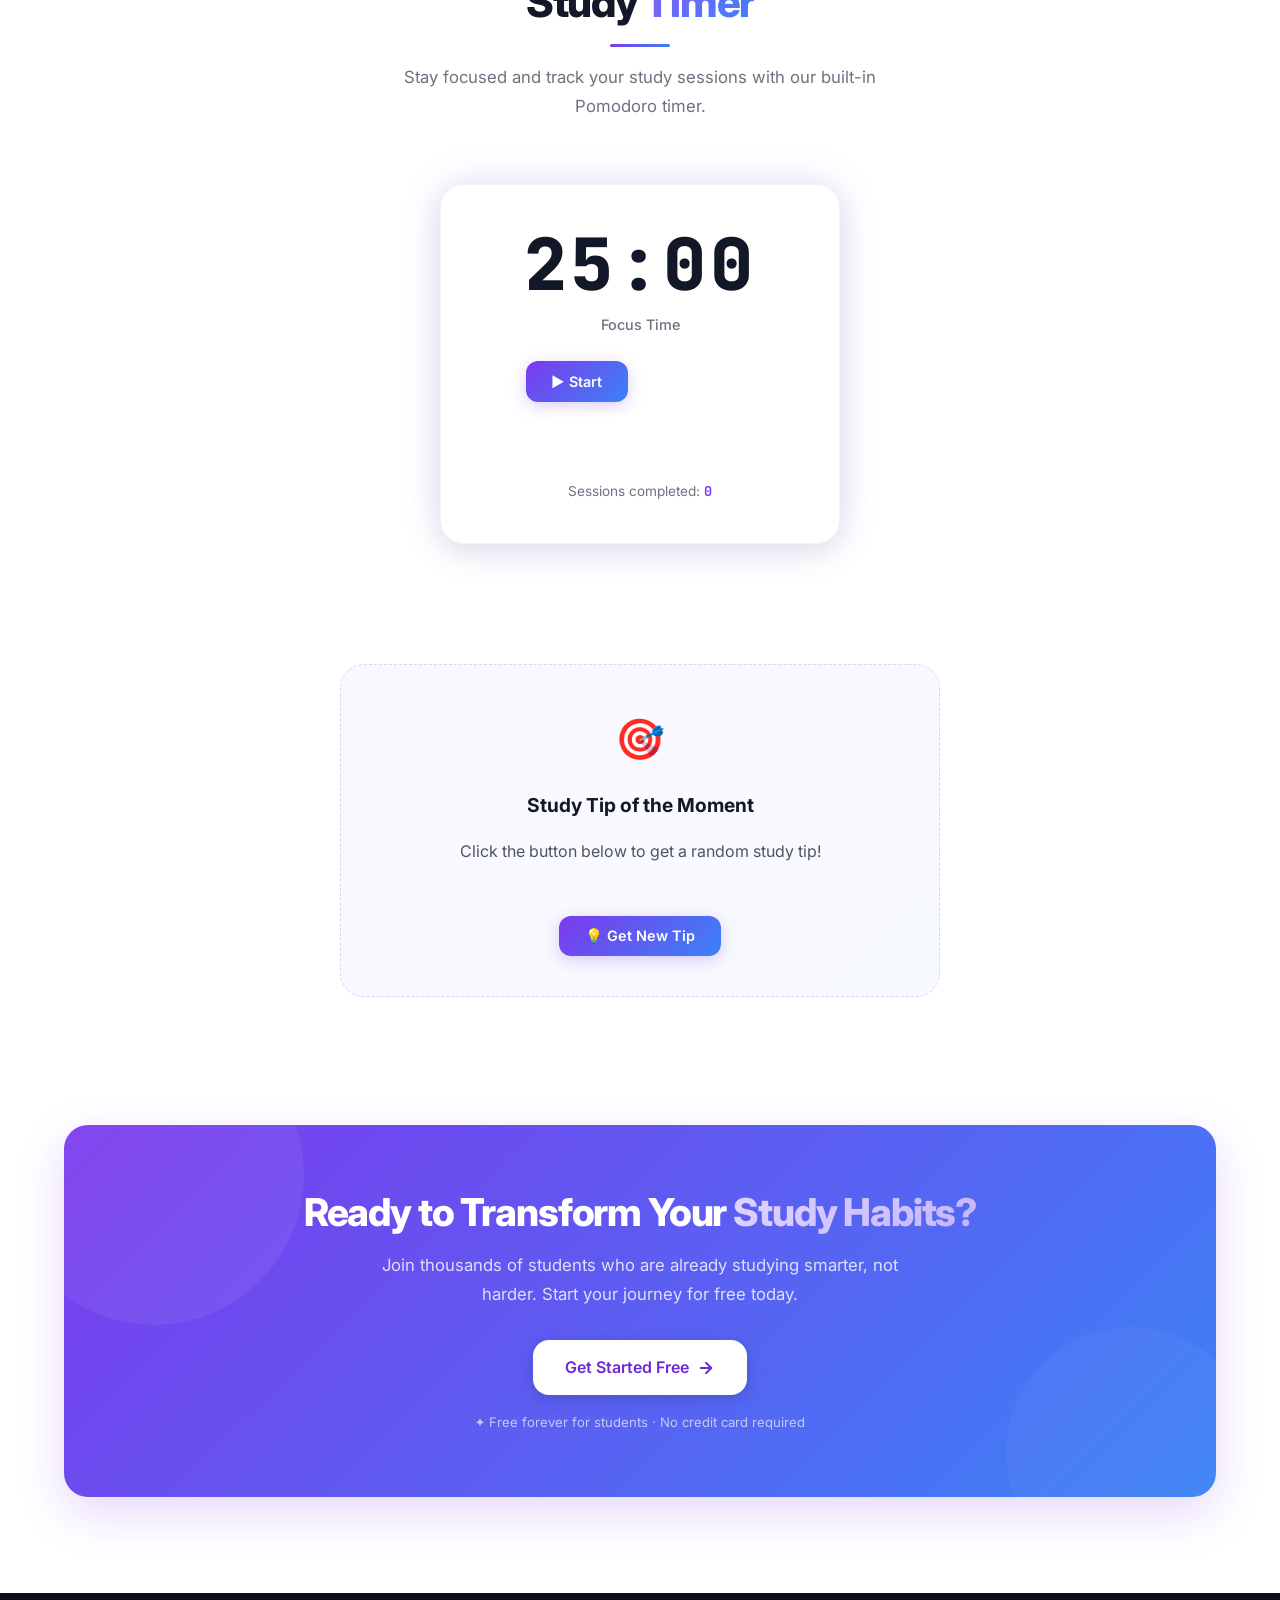
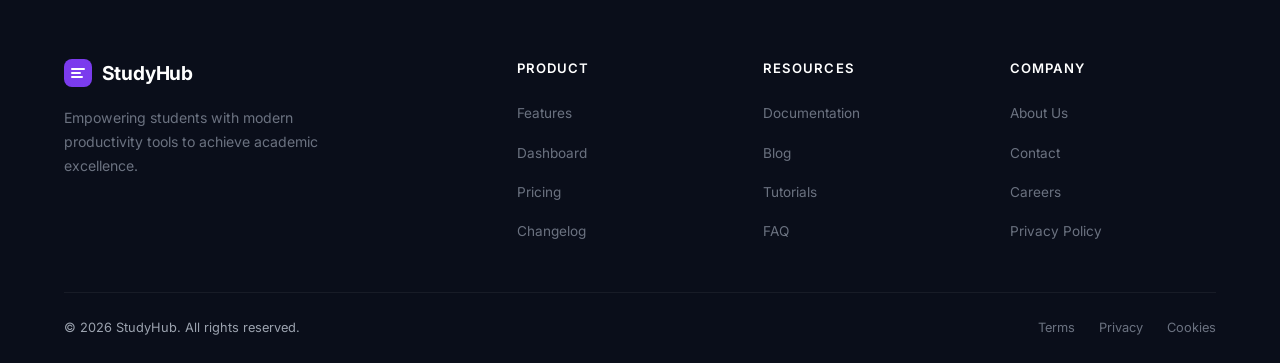
==== commit c81c9e94: "responsive layout" ====
--- a/index.html
+++ b/index.html
@@ -25,6 +25,16 @@
 </head>
 
 <body>
+
+    <!-- ===== DISMISSIBLE ANNOUNCEMENT BANNER ===== -->
+    <div class="announcement-banner" id="announcement-banner">
+        <div class="container announcement-inner">
+            <p>🎉 <strong>New:</strong> AI Study Assistant is launching soon — <a href="#feature-ai">Join the waitlist!</a></p>
+            <button class="announcement-close" id="announcement-close" aria-label="Dismiss announcement">
+                <svg width="16" height="16" viewBox="0 0 24 24" fill="none" stroke="currentColor" stroke-width="2.5" stroke-linecap="round"><line x1="18" y1="6" x2="6" y2="18"/><line x1="6" y1="6" x2="18" y2="18"/></svg>
+            </button>
+        </div>
+    </div>
 
     <!-- ===== STICKY NAVIGATION BAR ===== -->
     <header class="site-header" id="header">
@@ -71,6 +81,20 @@
                     </a>
                 </li>
             </ul>
+
+            <!-- Dark Mode Toggle -->
+            <button class="dark-mode-toggle" id="dark-mode-toggle" aria-label="Toggle dark mode">
+                <svg class="icon-sun" width="18" height="18" viewBox="0 0 24 24" fill="none" stroke="currentColor" stroke-width="2" stroke-linecap="round">
+                    <circle cx="12" cy="12" r="5"/>
+                    <line x1="12" y1="1" x2="12" y2="3"/><line x1="12" y1="21" x2="12" y2="23"/>
+                    <line x1="4.22" y1="4.22" x2="5.64" y2="5.64"/><line x1="18.36" y1="18.36" x2="19.78" y2="19.78"/>
+                    <line x1="1" y1="12" x2="3" y2="12"/><line x1="21" y1="12" x2="23" y2="12"/>
+                    <line x1="4.22" y1="19.78" x2="5.64" y2="18.36"/><line x1="18.36" y1="5.64" x2="19.78" y2="4.22"/>
+                </svg>
+                <svg class="icon-moon" width="18" height="18" viewBox="0 0 24 24" fill="none" stroke="currentColor" stroke-width="2" stroke-linecap="round">
+                    <path d="M21 12.79A9 9 0 1111.21 3 7 7 0 0021 12.79z"/>
+                </svg>
+            </button>
         </nav>
     </header>
 
@@ -245,6 +269,15 @@
                          loading="lazy">
                 </div>
 
+                <!-- Feature Search Bar -->
+                <div class="feature-search-wrap" id="feature-search-wrap">
+                    <svg width="18" height="18" viewBox="0 0 24 24" fill="none" stroke="currentColor" stroke-width="2" stroke-linecap="round">
+                        <circle cx="11" cy="11" r="8"/><line x1="21" y1="21" x2="16.65" y2="16.65"/>
+                    </svg>
+                    <input type="text" id="feature-search" class="feature-search-input" placeholder="Search features..." autocomplete="off">
+                    <span class="feature-search-count" id="feature-search-count"></span>
+                </div>
+
                 <div class="features-grid">
                     <!-- Feature 1 — Notes Management -->
                     <article class="feature-card" id="feature-notes">
@@ -263,14 +296,19 @@
                             Create, organize, and search through your notes effortlessly. Rich text
                             editing with markdown support, tags, and folders.
                         </p>
-                        <a href="#" class="feature-link">
-                            Learn more
-                            <svg width="14" height="14" viewBox="0 0 24 24" fill="none" stroke="currentColor"
-                                stroke-width="2.5">
-                                <line x1="5" y1="12" x2="19" y2="12" />
-                                <polyline points="12 5 19 12 12 19" />
-                            </svg>
-                        </a>
+                        <div class="feature-card-footer">
+                            <a href="#" class="feature-link">
+                                Learn more
+                                <svg width="14" height="14" viewBox="0 0 24 24" fill="none" stroke="currentColor"
+                                    stroke-width="2.5">
+                                    <line x1="5" y1="12" x2="19" y2="12" />
+                                    <polyline points="12 5 19 12 12 19" />
+                                </svg>
+                            </a>
+                            <button class="favorite-btn" aria-label="Favorite this feature" data-feature="notes">
+                                <svg width="16" height="16" viewBox="0 0 24 24" fill="none" stroke="currentColor" stroke-width="2"><path d="M20.84 4.61a5.5 5.5 0 00-7.78 0L12 5.67l-1.06-1.06a5.5 5.5 0 00-7.78 7.78l1.06 1.06L12 21.23l7.78-7.78 1.06-1.06a5.5 5.5 0 000-7.78z"/></svg>
+                            </button>
+                        </div>
                     </article>
 
                     <!-- Feature 2 — Mind Maps -->
@@ -294,14 +332,19 @@
                             Visualize complex topics with interactive mind maps. Connect ideas,
                             create branches, and see the big picture instantly.
                         </p>
-                        <a href="#" class="feature-link">
-                            Learn more
-                            <svg width="14" height="14" viewBox="0 0 24 24" fill="none" stroke="currentColor"
-                                stroke-width="2.5">
-                                <line x1="5" y1="12" x2="19" y2="12" />
-                                <polyline points="12 5 19 12 12 19" />
-                            </svg>
-                        </a>
+                        <div class="feature-card-footer">
+                            <a href="#" class="feature-link">
+                                Learn more
+                                <svg width="14" height="14" viewBox="0 0 24 24" fill="none" stroke="currentColor"
+                                    stroke-width="2.5">
+                                    <line x1="5" y1="12" x2="19" y2="12" />
+                                    <polyline points="12 5 19 12 12 19" />
+                                </svg>
+                            </a>
+                            <button class="favorite-btn" aria-label="Favorite this feature" data-feature="mindmaps">
+                                <svg width="16" height="16" viewBox="0 0 24 24" fill="none" stroke="currentColor" stroke-width="2"><path d="M20.84 4.61a5.5 5.5 0 00-7.78 0L12 5.67l-1.06-1.06a5.5 5.5 0 00-7.78 7.78l1.06 1.06L12 21.23l7.78-7.78 1.06-1.06a5.5 5.5 0 000-7.78z"/></svg>
+                            </button>
+                        </div>
                     </article>
 
                     <!-- Feature 3 — Task Planner -->
@@ -318,14 +361,19 @@
                             Plan assignments, set deadlines, and prioritize tasks with Kanban boards,
                             lists, and calendar views to stay on track.
                         </p>
-                        <a href="#" class="feature-link">
-                            Learn more
-                            <svg width="14" height="14" viewBox="0 0 24 24" fill="none" stroke="currentColor"
-                                stroke-width="2.5">
-                                <line x1="5" y1="12" x2="19" y2="12" />
-                                <polyline points="12 5 19 12 12 19" />
-                            </svg>
-                        </a>
+                        <div class="feature-card-footer">
+                            <a href="#" class="feature-link">
+                                Learn more
+                                <svg width="14" height="14" viewBox="0 0 24 24" fill="none" stroke="currentColor"
+                                    stroke-width="2.5">
+                                    <line x1="5" y1="12" x2="19" y2="12" />
+                                    <polyline points="12 5 19 12 12 19" />
+                                </svg>
+                            </a>
+                            <button class="favorite-btn" aria-label="Favorite this feature" data-feature="tasks">
+                                <svg width="16" height="16" viewBox="0 0 24 24" fill="none" stroke="currentColor" stroke-width="2"><path d="M20.84 4.61a5.5 5.5 0 00-7.78 0L12 5.67l-1.06-1.06a5.5 5.5 0 00-7.78 7.78l1.06 1.06L12 21.23l7.78-7.78 1.06-1.06a5.5 5.5 0 000-7.78z"/></svg>
+                            </button>
+                        </div>
                     </article>
 
                     <!-- Feature 4 — Study Timer -->
@@ -342,14 +390,19 @@
                             Pomodoro timer with customizable focus and break intervals.
                             Track study hours and build productive habits.
                         </p>
-                        <a href="#" class="feature-link">
-                            Learn more
-                            <svg width="14" height="14" viewBox="0 0 24 24" fill="none" stroke="currentColor"
-                                stroke-width="2.5">
-                                <line x1="5" y1="12" x2="19" y2="12" />
-                                <polyline points="12 5 19 12 12 19" />
-                            </svg>
-                        </a>
+                        <div class="feature-card-footer">
+                            <a href="#" class="feature-link">
+                                Learn more
+                                <svg width="14" height="14" viewBox="0 0 24 24" fill="none" stroke="currentColor"
+                                    stroke-width="2.5">
+                                    <line x1="5" y1="12" x2="19" y2="12" />
+                                    <polyline points="12 5 19 12 12 19" />
+                                </svg>
+                            </a>
+                            <button class="favorite-btn" aria-label="Favorite this feature" data-feature="timer">
+                                <svg width="16" height="16" viewBox="0 0 24 24" fill="none" stroke="currentColor" stroke-width="2"><path d="M20.84 4.61a5.5 5.5 0 00-7.78 0L12 5.67l-1.06-1.06a5.5 5.5 0 00-7.78 7.78l1.06 1.06L12 21.23l7.78-7.78 1.06-1.06a5.5 5.5 0 000-7.78z"/></svg>
+                            </button>
+                        </div>
                     </article>
 
                     <!-- Feature 5 — Progress Tracking -->
@@ -367,14 +420,19 @@
                             Visual dashboards and analytics to monitor your study habits,
                             grades, and improvement over time with insights.
                         </p>
-                        <a href="#" class="feature-link">
-                            Learn more
-                            <svg width="14" height="14" viewBox="0 0 24 24" fill="none" stroke="currentColor"
-                                stroke-width="2.5">
-                                <line x1="5" y1="12" x2="19" y2="12" />
-                                <polyline points="12 5 19 12 12 19" />
-                            </svg>
-                        </a>
+                        <div class="feature-card-footer">
+                            <a href="#" class="feature-link">
+                                Learn more
+                                <svg width="14" height="14" viewBox="0 0 24 24" fill="none" stroke="currentColor"
+                                    stroke-width="2.5">
+                                    <line x1="5" y1="12" x2="19" y2="12" />
+                                    <polyline points="12 5 19 12 12 19" />
+                                </svg>
+                            </a>
+                            <button class="favorite-btn" aria-label="Favorite this feature" data-feature="progress">
+                                <svg width="16" height="16" viewBox="0 0 24 24" fill="none" stroke="currentColor" stroke-width="2"><path d="M20.84 4.61a5.5 5.5 0 00-7.78 0L12 5.67l-1.06-1.06a5.5 5.5 0 00-7.78 7.78l1.06 1.06L12 21.23l7.78-7.78 1.06-1.06a5.5 5.5 0 000-7.78z"/></svg>
+                            </button>
+                        </div>
                     </article>
 
                     <!-- Feature 6 — AI Assistant -->
@@ -777,7 +835,7 @@
                                 <path d="M16 3.13a4 4 0 010 7.75" />
                             </svg>
                         </div>
-                        <span class="stat-number">2,500+</span>
+                        <span class="stat-number" data-target="2500" data-suffix="+">0</span>
                         <span class="stat-label">Active Students</span>
                     </div>
                     <div class="stat-card">
@@ -788,7 +846,7 @@
                                 <polyline points="14 2 14 8 20 8" />
                             </svg>
                         </div>
-                        <span class="stat-number">50,000+</span>
+                        <span class="stat-number" data-target="50000" data-suffix="+">0</span>
                         <span class="stat-label">Notes Created</span>
                     </div>
                     <div class="stat-card">
@@ -799,7 +857,7 @@
                                 <polyline points="12 6 12 12 16 14" />
                             </svg>
                         </div>
-                        <span class="stat-number">120,000+</span>
+                        <span class="stat-number" data-target="120000" data-suffix="+">0</span>
                         <span class="stat-label">Study Hours Logged</span>
                     </div>
                     <div class="stat-card">
@@ -809,7 +867,7 @@
                                 <polyline points="22 12 18 12 15 21 9 3 6 12 2 12" />
                             </svg>
                         </div>
-                        <span class="stat-number">94%</span>
+                        <span class="stat-number" data-target="94" data-suffix="%">0</span>
                         <span class="stat-label">Grade Improvement</span>
                     </div>
                 </div>
@@ -896,7 +954,7 @@
                     </p>
                 </div>
 
-                <div class="faq-grid">
+                <div class="faq-grid" id="faq-grid">
                     <div class="faq-card" id="faq-1">
                         <h4 class="faq-question">
                             <svg width="20" height="20" viewBox="0 0 24 24" fill="none" stroke="currentColor"
@@ -1115,7 +1173,13 @@
                         <div class="form-group">
                             <label for="contact-message" class="form-label">Message</label>
                             <textarea id="contact-message" class="form-input form-textarea"
-                                placeholder="Tell us more..." rows="5" required></textarea>
+                                placeholder="Tell us more..." rows="5" required maxlength="500"></textarea>
+                            <div class="char-counter" id="char-counter">
+                                <span id="char-count">0</span> / <span id="char-max">500</span> characters
+                                <div class="char-progress-track">
+                                    <div class="char-progress-fill" id="char-progress-fill"></div>
+                                </div>
+                            </div>
                         </div>
                         <button type="submit" class="btn btn-primary btn-full" id="contact-submit">
                             Send Message
@@ -1126,6 +1190,43 @@
                             </svg>
                         </button>
                     </form>
+                </div>
+            </div>
+        </section>
+
+        <!-- ===== STUDY TIMER WIDGET ===== -->
+        <section class="study-timer-section" id="study-timer">
+            <div class="container">
+                <div class="section-header">
+                    <span class="section-tag">Focus</span>
+                    <h2 class="section-title">Study <span class="gradient-text">Timer</span></h2>
+                    <p class="section-subtitle">Stay focused and track your study sessions with our built-in Pomodoro timer.</p>
+                </div>
+                <div class="timer-widget">
+                    <div class="timer-display" id="timer-display">25:00</div>
+                    <div class="timer-label" id="timer-label">Focus Time</div>
+                    <div class="timer-controls">
+                        <button class="btn btn-primary timer-btn" id="timer-start">▶ Start</button>
+                        <button class="btn btn-outline timer-btn" id="timer-pause" disabled>⏸ Pause</button>
+                        <button class="btn btn-outline timer-btn" id="timer-reset">↺ Reset</button>
+                    </div>
+                    <div class="timer-sessions">
+                        Sessions completed: <strong id="timer-sessions">0</strong>
+                    </div>
+                </div>
+            </div>
+        </section>
+
+        <!-- ===== RANDOM STUDY TIP GENERATOR ===== -->
+        <section class="study-tip-section" id="study-tip">
+            <div class="container">
+                <div class="study-tip-card">
+                    <div class="study-tip-icon">🎯</div>
+                    <h3 class="study-tip-heading">Study Tip of the Moment</h3>
+                    <p class="study-tip-text" id="study-tip-text">Click the button below to get a random study tip!</p>
+                    <button class="btn btn-primary" id="study-tip-btn">
+                        💡 Get New Tip
+                    </button>
                 </div>
             </div>
         </section>
@@ -1230,6 +1331,22 @@
         </div>
     </footer>
 
+    <!-- ===== SCROLL TO TOP BUTTON ===== -->
+    <button class="scroll-top-btn" id="scroll-top-btn" aria-label="Scroll to top">
+        <svg width="20" height="20" viewBox="0 0 24 24" fill="none" stroke="currentColor" stroke-width="2.5" stroke-linecap="round" stroke-linejoin="round">
+            <polyline points="18 15 12 9 6 15"/>
+        </svg>
+    </button>
+
+    <!-- ===== FAVORITES COUNTER (floating) ===== -->
+    <div class="favorites-counter" id="favorites-counter">
+        <svg width="16" height="16" viewBox="0 0 24 24" fill="currentColor" stroke="none"><path d="M20.84 4.61a5.5 5.5 0 00-7.78 0L12 5.67l-1.06-1.06a5.5 5.5 0 00-7.78 7.78l1.06 1.06L12 21.23l7.78-7.78 1.06-1.06a5.5 5.5 0 000-7.78z"/></svg>
+        <span id="favorites-count">0</span>
+    </div>
+
+    <!-- Main Script -->
+    <script src="script.js"></script>
+
 </body>
 
 </html>
--- a/style.css
+++ b/style.css
@@ -132,6 +132,7 @@
     font-size: 16px;
     -webkit-font-smoothing: antialiased;
     -moz-osx-font-smoothing: grayscale;
+    overflow-x: hidden;
 }
 
 body {
@@ -2109,29 +2110,949 @@
     color: white;
 }
 
+/* ==========================================================================
+   RESPONSIVE DESIGN — MOBILE-FIRST APPROACH
+   Base styles (above) are now overridden with mobile-first progressive
+   enhancement. Breakpoints:
+     • Default  : Mobile (320px–479px)
+     • 480px+   : Large mobile
+     • 768px+   : Tablet
+     • 1024px+  : Desktop / Laptop
+   ========================================================================== */
+
 /* --------------------------------------------------------------------------
-   RESPONSIVE DESIGN
+   MOBILE BASE OVERRIDES (≤ 479px default)
+   These override the desktop defaults above to create the mobile-first base.
    -------------------------------------------------------------------------- */
 
-/* Tablet */
-@media (max-width: 1024px) {
+/* --- Global Mobile Spacing + No Horizontal Scroll --- */
+.container {
+    padding: 0 var(--space-4);
+    max-width: 100%;
+}
+
+/* --- Mobile Navigation --- */
+.hamburger {
+    display: flex;
+}
+
+.nav-links {
+    position: fixed;
+    top: 0;
+    right: -100%;
+    width: min(280px, 80vw);
+    height: 100vh;
+    height: 100dvh;
+    background: rgba(255, 255, 255, 0.98);
+    backdrop-filter: blur(20px);
+    -webkit-backdrop-filter: blur(20px);
+    flex-direction: column;
+    align-items: stretch;
+    padding: 5rem var(--space-6) var(--space-8);
+    box-shadow: -8px 0 40px rgba(0, 0, 0, 0.12);
+    transition: right 0.35s var(--ease-out);
+    gap: var(--space-1);
+    z-index: 5;
+    overflow-y: auto;
+}
+
+/* Backdrop overlay when nav is open */
+.nav-toggle-checkbox:checked ~ .nav-links::before {
+    content: '';
+    position: fixed;
+    top: 0;
+    left: 0;
+    width: 100vw;
+    height: 100vh;
+    height: 100dvh;
+    background: rgba(0, 0, 0, 0.3);
+    z-index: -1;
+}
+
+.nav-toggle-checkbox:checked ~ .nav-links {
+    right: 0;
+}
+
+/* Hamburger X animation */
+.nav-toggle-checkbox:checked ~ .hamburger span:nth-child(1) {
+    transform: rotate(45deg) translate(5px, 5px);
+}
+
+.nav-toggle-checkbox:checked ~ .hamburger span:nth-child(2) {
+    opacity: 0;
+    transform: translateX(8px);
+}
+
+.nav-toggle-checkbox:checked ~ .hamburger span:nth-child(3) {
+    transform: rotate(-45deg) translate(5px, -5px);
+}
+
+.nav-link {
+    font-size: 1rem;
+    padding: 0.75rem var(--space-3);
+    width: 100%;
+    border-radius: var(--radius-sm);
+}
+
+.nav-link:hover,
+.nav-link.active {
+    background: rgba(124, 58, 237, 0.06);
+}
+
+.btn-nav-login {
+    margin-left: 0;
+    margin-top: var(--space-4);
+    width: 100%;
+    justify-content: center;
+    padding: 0.7rem 1.2rem;
+}
+
+/* --- Mobile Hero --- */
+.hero {
+    padding: var(--space-10) 0 var(--space-8);
+}
+
+.hero-content {
+    grid-template-columns: 1fr;
+    text-align: center;
+    gap: var(--space-8);
+}
+
+.hero-text {
+    max-width: 100%;
+}
+
+.hero-badge {
+    font-size: 0.72rem;
+    padding: 0.3rem 0.7rem;
+}
+
+.hero-heading {
+    font-size: clamp(1.65rem, 7vw, 2.2rem);
+}
+
+.hero-description {
+    font-size: 0.92rem;
+    line-height: 1.7;
+}
+
+.hero-actions {
+    justify-content: center;
+    flex-direction: column;
+    align-items: center;
+}
+
+.hero-actions .btn {
+    width: 100%;
+    justify-content: center;
+}
+
+.hero-trust {
+    justify-content: center;
+    flex-wrap: wrap;
+}
+
+.trust-text {
+    font-size: 0.78rem;
+    text-align: center;
+}
+
+.hero-visual {
+    max-width: 100%;
+    overflow: hidden;
+}
+
+.floating-card {
+    display: none;
+}
+
+/* Mini dashboard — sidebar hidden, content adapted for mobile */
+.mini-sidebar {
+    display: none;
+}
+
+.mini-dash-body {
+    min-height: 160px;
+}
+
+.mini-dash-header {
+    padding: var(--space-2) var(--space-3);
+}
+
+.mini-dash-title {
+    font-size: 0.65rem;
+}
+
+.mini-stat-num {
+    font-size: 0.9rem;
+}
+
+.mini-stat-label {
+    font-size: 0.5rem;
+}
+
+.mini-stat-card {
+    padding: var(--space-2);
+}
+
+.mini-cards-row {
+    gap: var(--space-2);
+}
+
+.mini-content {
+    padding: var(--space-3);
+}
+
+.mini-content-header strong {
+    font-size: 0.78rem;
+}
+
+.mini-progress-bar {
+    flex-wrap: wrap;
+    gap: var(--space-2);
+}
+
+/* Hero background blobs scaled down */
+.hero-blob-1 {
+    width: 250px;
+    height: 250px;
+}
+
+.hero-blob-2 {
+    width: 200px;
+    height: 200px;
+}
+
+.hero-blob-3 {
+    width: 150px;
+    height: 150px;
+}
+
+/* --- Mobile Trusted By --- */
+.trusted-by {
+    padding: var(--space-8) 0 var(--space-6);
+}
+
+.trusted-logos {
+    gap: var(--space-3) var(--space-4);
+    justify-content: center;
+}
+
+.trusted-label {
+    font-size: 0.7rem;
+    margin-bottom: var(--space-4);
+}
+
+.brand-logo {
+    font-size: 0.82rem;
+}
+
+/* --- Mobile Section Headers --- */
+.section-header {
+    margin-bottom: var(--space-8);
+}
+
+.section-title {
+    font-size: clamp(1.35rem, 5.5vw, 1.8rem);
+}
+
+.section-subtitle {
+    font-size: 0.88rem;
+}
+
+.section-illustration {
+    max-width: 220px;
+}
+
+/* --- Mobile Features --- */
+.features {
+    padding: var(--space-12) 0;
+}
+
+.features-grid {
+    grid-template-columns: 1fr;
+    gap: var(--space-4);
+}
+
+.feature-card {
+    padding: var(--space-5);
+}
+
+.feature-title {
+    font-size: 1.05rem;
+}
+
+.feature-description {
+    font-size: 0.85rem;
+}
+
+.feature-search-wrap {
+    max-width: 100%;
+    padding: 0.55rem 1rem;
+}
+
+.feature-search-input {
+    font-size: 0.85rem;
+}
+
+/* --- Mobile How It Works --- */
+.how-it-works {
+    padding: var(--space-12) 0;
+}
+
+.steps-grid {
+    flex-direction: column;
+    gap: var(--space-4);
+}
+
+.step-connector {
+    transform: rotate(90deg);
+}
+
+.step-card {
+    max-width: 100%;
+    padding: var(--space-6) var(--space-5);
+}
+
+/* --- Mobile Dashboard Preview --- */
+.dashboard-section {
+    padding: var(--space-12) 0;
+}
+
+.dashboard-mockup {
+    overflow: hidden;
+}
+
+.dash-topbar {
+    padding: var(--space-2) var(--space-3);
+}
+
+.dash-breadcrumb,
+.dash-search-bar {
+    display: none;
+}
+
+.dash-grid {
+    grid-template-columns: 1fr;
+}
+
+.dash-card {
+    border-right: none !important;
+    padding: var(--space-4);
+}
+
+.dash-card:last-child {
+    border-bottom: none;
+}
+
+.dash-card-header h4 {
+    font-size: 0.8rem;
+}
+
+.chart-bars {
+    height: 90px;
+}
+
+.chart-bar {
+    max-width: 22px;
+}
+
+.note-info strong {
+    font-size: 0.75rem;
+}
+
+.deadline-info strong {
+    font-size: 0.75rem;
+}
+
+.activity-info p {
+    font-size: 0.75rem;
+}
+
+/* --- Mobile Statistics --- */
+.statistics {
+    padding: var(--space-12) 0;
+}
+
+.stats-grid {
+    grid-template-columns: 1fr 1fr;
+    gap: var(--space-3);
+}
+
+.stat-card {
+    padding: var(--space-4) var(--space-3);
+}
+
+.stat-number {
+    font-size: 1.4rem;
+}
+
+.stat-label {
+    font-size: 0.72rem;
+}
+
+.stat-icon-wrap {
+    width: 40px;
+    height: 40px;
+    margin-bottom: var(--space-2);
+}
+
+.stat-icon-wrap svg {
+    width: 20px;
+    height: 20px;
+}
+
+/* --- Mobile Testimonials --- */
+.testimonials {
+    padding: var(--space-12) 0;
+}
+
+.testimonials-grid {
+    grid-template-columns: 1fr;
+    gap: var(--space-4);
+}
+
+.testimonial-card {
+    padding: var(--space-5);
+}
+
+.testimonial-text {
+    font-size: 0.88rem;
+    margin-bottom: var(--space-4);
+}
+
+.testimonial-stars {
+    font-size: 0.9rem;
+    margin-bottom: var(--space-3);
+}
+
+.author-avatar {
+    width: 36px;
+    height: 36px;
+    font-size: 0.75rem;
+}
+
+.author-info strong {
+    font-size: 0.82rem;
+}
+
+.author-info span {
+    font-size: 0.7rem;
+}
+
+/* --- Mobile FAQ --- */
+.faq-section {
+    padding: var(--space-12) 0;
+}
+
+.faq-grid {
+    grid-template-columns: 1fr;
+    gap: var(--space-3);
+}
+
+.faq-card {
+    padding: var(--space-4);
+}
+
+.faq-question {
+    font-size: 0.85rem;
+}
+
+.faq-question svg {
+    width: 18px;
+    height: 18px;
+}
+
+.faq-answer {
+    font-size: 0.8rem;
+    padding-left: 26px;
+}
+
+/* --- Mobile Contact --- */
+.contact-section {
+    padding: var(--space-12) 0;
+}
+
+.contact-grid {
+    grid-template-columns: 1fr;
+    gap: var(--space-8);
+}
+
+.contact-info-title {
+    font-size: 1.2rem;
+}
+
+.contact-info-text {
+    font-size: 0.88rem;
+}
+
+.contact-illustration {
+    display: none;
+}
+
+.contact-form {
+    padding: var(--space-4);
+}
+
+.form-row {
+    grid-template-columns: 1fr;
+}
+
+.form-input {
+    padding: 0.65rem 0.85rem;
+    font-size: 0.85rem;
+}
+
+.form-textarea {
+    min-height: 100px;
+}
+
+.contact-detail-item {
+    gap: var(--space-3);
+}
+
+.contact-detail-icon {
+    width: 38px;
+    height: 38px;
+}
+
+.contact-socials {
+    gap: var(--space-2);
+}
+
+.social-link {
+    width: 36px;
+    height: 36px;
+}
+
+/* --- Mobile CTA Banner --- */
+.cta-banner {
+    padding: var(--space-8) 0 var(--space-12);
+}
+
+.cta-content {
+    padding: var(--space-8) var(--space-4);
+    border-radius: var(--radius-lg);
+}
+
+.cta-heading {
+    font-size: clamp(1.2rem, 5vw, 1.6rem);
+}
+
+.cta-description {
+    font-size: 0.88rem;
+}
+
+.cta-actions .btn-lg {
+    width: 100%;
+    justify-content: center;
+}
+
+.cta-note {
+    font-size: 0.75rem;
+}
+
+/* --- Mobile Footer --- */
+.site-footer {
+    padding: var(--space-8) 0 0;
+}
+
+.footer-grid {
+    grid-template-columns: 1fr;
+    gap: var(--space-6);
+}
+
+.footer-brand-text {
+    max-width: 100%;
+    font-size: 0.82rem;
+}
+
+.footer-heading {
+    font-size: 0.78rem;
+    margin-bottom: var(--space-3);
+}
+
+.footer-links a {
+    font-size: 0.82rem;
+}
+
+.footer-bottom {
+    flex-direction: column;
+    gap: var(--space-3);
+    text-align: center;
+    padding: var(--space-4) 0;
+    font-size: 0.75rem;
+}
+
+.footer-bottom-links {
+    justify-content: center;
+    gap: var(--space-4);
+}
+
+/* --- Mobile nav link underlines disabled (they conflict with drawer) --- */
+.nav-links a::after {
+    display: none;
+}
+
+/* --- Mobile Study Timer --- */
+.study-timer-section {
+    padding: var(--space-8) 0;
+}
+
+.timer-widget {
+    padding: var(--space-6) var(--space-4);
+    max-width: 100%;
+}
+
+.timer-display {
+    font-size: clamp(2.5rem, 12vw, 3.5rem);
+}
+
+.timer-label {
+    font-size: 0.82rem;
+}
+
+.timer-controls {
+    gap: var(--space-2);
+}
+
+.timer-btn {
+    min-width: 85px;
+    font-size: 0.82rem;
+    padding: 0.6rem 1rem;
+}
+
+.timer-sessions {
+    font-size: 0.8rem;
+}
+
+/* --- Mobile Study Tip --- */
+.study-tip-section {
+    padding: var(--space-6) 0 var(--space-8);
+}
+
+.study-tip-card {
+    padding: var(--space-6) var(--space-4);
+    max-width: 100%;
+}
+
+.study-tip-icon {
+    font-size: 2rem;
+}
+
+.study-tip-heading {
+    font-size: 1.05rem;
+}
+
+.study-tip-text {
+    font-size: 0.88rem;
+    min-height: auto;
+}
+
+/* --- Mobile Buttons --- */
+.btn {
+    font-size: 0.85rem;
+    padding: 0.6rem 1.3rem;
+}
+
+.btn-lg {
+    padding: 0.75rem 1.6rem;
+    font-size: 0.92rem;
+}
+
+/* --------------------------------------------------------------------------
+   LARGE MOBILE (≥ 480px)
+   -------------------------------------------------------------------------- */
+@media (min-width: 480px) {
+    .container {
+        padding: 0 var(--space-6);
+    }
+
+    /* Buttons restore */
+    .btn {
+        font-size: 0.9rem;
+        padding: 0.7rem 1.6rem;
+    }
+
+    .btn-lg {
+        padding: 0.85rem 2rem;
+        font-size: 1rem;
+    }
+
+    /* Hero */
+    .hero-badge {
+        font-size: 0.78rem;
+        padding: 0.35rem 0.9rem;
+    }
+
+    .hero-heading {
+        font-size: clamp(1.8rem, 6vw, 2.5rem);
+    }
+
+    .hero-description {
+        font-size: 0.95rem;
+    }
+
+    .hero-actions {
+        flex-direction: row;
+        justify-content: center;
+    }
+
+    .hero-actions .btn {
+        width: auto;
+    }
+
+    .trust-text {
+        font-size: 0.82rem;
+    }
+
+    .section-illustration {
+        max-width: 320px;
+    }
+
+    .section-subtitle {
+        font-size: 0.92rem;
+    }
+
+    /* Features */
+    .feature-card {
+        padding: var(--space-6);
+    }
+
+    .feature-title {
+        font-size: 1.1rem;
+    }
+
+    .feature-description {
+        font-size: 0.88rem;
+    }
+
+    .feature-search-wrap {
+        max-width: 480px;
+    }
+
+    /* Mini dashboard */
+    .mini-stat-num {
+        font-size: 1.05rem;
+    }
+
+    .mini-stat-label {
+        font-size: 0.55rem;
+    }
+
+    .mini-stat-card {
+        padding: var(--space-3);
+    }
+
+    .mini-content {
+        padding: var(--space-4);
+    }
+
+    .mini-dash-body {
+        min-height: 190px;
+    }
+
+    .mini-dash-header {
+        padding: var(--space-3) var(--space-4);
+    }
+
+    /* CTA */
+    .cta-content {
+        padding: var(--space-10) var(--space-6);
+        border-radius: var(--radius-xl);
+    }
+
+    .cta-heading {
+        font-size: clamp(1.5rem, 4.5vw, 2rem);
+    }
+
+    .cta-description {
+        font-size: 0.92rem;
+    }
+
+    .cta-actions .btn-lg {
+        width: auto;
+    }
+
+    .cta-note {
+        font-size: 0.82rem;
+    }
+
+    /* Contact */
+    .contact-form {
+        padding: var(--space-6);
+    }
+
+    .form-input {
+        padding: 0.75rem 1rem;
+        font-size: 0.9rem;
+    }
+
+    .contact-detail-icon {
+        width: 44px;
+        height: 44px;
+    }
+
+    .social-link {
+        width: 40px;
+        height: 40px;
+    }
+
+    /* Stats */
+    .stat-number {
+        font-size: 1.7rem;
+    }
+
+    .stat-label {
+        font-size: 0.78rem;
+    }
+
+    .stat-card {
+        padding: var(--space-6) var(--space-4);
+    }
+
+    .stat-icon-wrap {
+        width: 48px;
+        height: 48px;
+        margin-bottom: var(--space-3);
+    }
+
+    .stat-icon-wrap svg {
+        width: 22px;
+        height: 22px;
+    }
+
+    /* Testimonials */
+    .testimonial-card {
+        padding: var(--space-6);
+    }
+
+    .author-avatar {
+        width: 42px;
+        height: 42px;
+        font-size: 0.85rem;
+    }
+
+    /* FAQ */
+    .faq-card {
+        padding: var(--space-5);
+    }
+
+    .faq-question {
+        font-size: 0.88rem;
+    }
+
+    /* Timer */
+    .timer-widget {
+        padding: var(--space-8) var(--space-5);
+    }
+
+    .timer-btn {
+        min-width: 100px;
+        font-size: 0.85rem;
+    }
+
+    /* Study Tip */
+    .study-tip-card {
+        padding: var(--space-8) var(--space-6);
+    }
+
+    .study-tip-text {
+        font-size: 0.95rem;
+    }
+
+    /* Footer */
+    .footer-grid {
+        grid-template-columns: 1fr 1fr;
+        gap: var(--space-8);
+    }
+
+    .footer-brand {
+        grid-column: span 2;
+    }
+
+    .footer-brand-text {
+        font-size: 0.85rem;
+    }
+
+    .footer-heading {
+        font-size: 0.82rem;
+        margin-bottom: var(--space-5);
+    }
+
+    .footer-links a {
+        font-size: 0.85rem;
+    }
+
+    .footer-bottom {
+        font-size: 0.8rem;
+        gap: var(--space-4);
+    }
+
+    /* Hero blobs */
+    .hero-blob-1 {
+        width: 350px;
+        height: 350px;
+    }
+
+    .hero-blob-2 {
+        width: 300px;
+        height: 300px;
+    }
+
+    .hero-blob-3 {
+        width: 200px;
+        height: 200px;
+    }
+}
+
+/* --------------------------------------------------------------------------
+   TABLET (≥ 768px)
+   -------------------------------------------------------------------------- */
+@media (min-width: 768px) {
+    /* Restore larger spacing */
+    .container {
+        padding: 0 var(--space-6);
+    }
+
+    /* Section spacing */
+    .features,
+    .how-it-works,
+    .dashboard-section,
+    .statistics,
+    .testimonials,
+    .faq-section,
+    .contact-section {
+        padding: var(--space-20) 0;
+    }
+
+    .section-header {
+        margin-bottom: var(--space-12);
+    }
+
+    .section-title {
+        font-size: clamp(1.7rem, 4vw, 2.4rem);
+    }
+
+    .section-illustration {
+        max-width: 420px;
+    }
+
+    /* Hero */
+    .hero {
+        padding: var(--space-16) 0 var(--space-12);
+    }
+
     .hero-content {
-        grid-template-columns: 1fr;
-        text-align: center;
         gap: var(--space-12);
     }
 
-    .hero-text {
-        max-width: 600px;
-        margin: 0 auto;
-    }
-
-    .hero-actions {
-        justify-content: center;
-    }
-
-    .hero-trust {
-        justify-content: center;
+    .hero-heading {
+        font-size: clamp(2rem, 5vw, 2.8rem);
+    }
+
+    .hero-description {
+        font-size: 1.05rem;
     }
 
     .hero-visual {
@@ -2139,36 +3060,84 @@
         margin: 0 auto;
     }
 
-    .floating-card-1 {
-        left: -10px;
-    }
-
-    .floating-card-2 {
-        right: -10px;
-    }
-
+    /* Dashboard mini - restore sidebar */
+    .mini-sidebar {
+        display: flex;
+    }
+
+    .mini-dash-body {
+        min-height: 220px;
+    }
+
+    .mini-stat-num {
+        font-size: 1.2rem;
+    }
+
+    .mini-cards-row {
+        gap: var(--space-3);
+    }
+
+    /* Features 2-column */
     .features-grid {
         grid-template-columns: repeat(2, 1fr);
-    }
-
+        gap: var(--space-6);
+    }
+
+    /* Dashboard 2-column grid */
     .dash-grid {
         grid-template-columns: 1fr 1fr;
     }
 
-    .dash-card:nth-child(2n) {
-        border-right: none;
-    }
-
-    .dash-card:nth-child(3n) {
-        border-right: 1px solid var(--gray-100);
-    }
-
+    .dash-card {
+        border-right: none !important;
+        padding: var(--space-5);
+    }
+
+    .dash-card:nth-child(odd) {
+        border-right: 1px solid var(--gray-100) !important;
+    }
+
+    .dash-breadcrumb {
+        display: inline;
+    }
+
+    .chart-bars {
+        height: 130px;
+    }
+
+    /* Stats 2x2 */
     .stats-grid {
         grid-template-columns: repeat(2, 1fr);
-    }
-
+        gap: var(--space-6);
+    }
+
+    .stat-card {
+        padding: var(--space-8) var(--space-6);
+    }
+
+    .stat-number {
+        font-size: 2rem;
+    }
+
+    .stat-label {
+        font-size: 0.88rem;
+    }
+
+    .stat-icon-wrap {
+        width: 56px;
+        height: 56px;
+        margin-bottom: var(--space-5);
+    }
+
+    .stat-icon-wrap svg {
+        width: 28px;
+        height: 28px;
+    }
+
+    /* Testimonials 2-column */
     .testimonials-grid {
         grid-template-columns: repeat(2, 1fr);
+        gap: var(--space-6);
     }
 
     .testimonials-grid .testimonial-card:last-child {
@@ -2177,25 +3146,119 @@
         margin: 0 auto;
     }
 
-    .contact-grid {
-        grid-template-columns: 1fr;
-        gap: var(--space-10);
-    }
-
-    /* Steps stack with connectors still visible but smaller */
+    .testimonial-card {
+        padding: var(--space-8);
+    }
+
+    .testimonial-text {
+        font-size: 0.95rem;
+    }
+
+    /* FAQ 2-column */
+    .faq-grid {
+        grid-template-columns: repeat(2, 1fr);
+        gap: var(--space-5);
+    }
+
+    .faq-card {
+        padding: var(--space-6);
+    }
+
+    .faq-question {
+        font-size: 0.95rem;
+    }
+
+    .faq-answer {
+        font-size: 0.88rem;
+        padding-left: 32px;
+    }
+
+    /* Contact form row */
+    .form-row {
+        grid-template-columns: 1fr 1fr;
+    }
+
+    .contact-form {
+        padding: var(--space-8);
+    }
+
+    .contact-info-title {
+        font-size: 1.5rem;
+    }
+
+    /* Steps still horizontal with connectors */
     .steps-grid {
+        flex-direction: row;
         gap: var(--space-4);
     }
 
+    .step-connector {
+        transform: none;
+    }
+
     .step-card {
-        padding: var(--space-6) var(--space-5);
-    }
-
-    /* Logos wrap tighter */
+        max-width: 320px;
+    }
+
+    /* Feature card */
+    .feature-card {
+        padding: var(--space-8);
+    }
+
+    .feature-title {
+        font-size: 1.15rem;
+    }
+
+    .feature-description {
+        font-size: 0.9rem;
+    }
+
+    /* Trusted logos */
+    .trusted-by {
+        padding: var(--space-12) 0 var(--space-10);
+    }
+
     .trusted-logos {
         gap: var(--space-6);
     }
 
+    .trusted-label {
+        font-size: 0.78rem;
+        margin-bottom: var(--space-6);
+    }
+
+    .brand-logo {
+        font-size: 1rem;
+    }
+
+    /* Dashboard card restore */
+    .dash-card-header h4 {
+        font-size: 0.85rem;
+    }
+
+    .chart-bar {
+        max-width: 28px;
+    }
+
+    .note-info strong,
+    .deadline-info strong {
+        font-size: 0.8rem;
+    }
+
+    .activity-info p {
+        font-size: 0.8rem;
+    }
+
+    /* Contact restore */
+    .contact-info-text {
+        font-size: 0.95rem;
+    }
+
+    .form-textarea {
+        min-height: 120px;
+    }
+
+    /* Footer 3-column */
     .footer-grid {
         grid-template-columns: 1fr 1fr 1fr;
         gap: var(--space-8);
@@ -2204,211 +3267,633 @@
     .footer-brand {
         grid-column: span 3;
     }
-}
-
-/* Mobile */
-@media (max-width: 768px) {
-    :root {
-        --space-16: 3rem;
-        --space-20: 4rem;
-        --space-24: 4.5rem;
-    }
-
-    /* Mobile navigation */
+
+    .footer-brand-text {
+        font-size: 0.88rem;
+    }
+
+    .footer-heading {
+        font-size: 0.82rem;
+    }
+
+    .footer-links a {
+        font-size: 0.85rem;
+    }
+
+    .footer-bottom {
+        flex-direction: row;
+        font-size: 0.8rem;
+        padding: var(--space-6) 0;
+    }
+
+    .site-footer {
+        padding: var(--space-12) 0 0;
+    }
+
+    /* CTA */
+    .cta-banner {
+        padding: var(--space-12) 0 var(--space-20);
+    }
+
+    .cta-content {
+        padding: var(--space-12) var(--space-10);
+        border-radius: var(--radius-2xl);
+    }
+
+    .cta-heading {
+        font-size: clamp(1.6rem, 4vw, 2.2rem);
+    }
+
+    .cta-description {
+        font-size: 1.05rem;
+    }
+
+    .cta-note {
+        font-size: 0.82rem;
+    }
+
+    /* Study Timer tablet restore */
+    .study-timer-section {
+        padding: var(--space-16) 0;
+    }
+
+    .timer-widget {
+        padding: var(--space-10) var(--space-8);
+        max-width: 400px;
+    }
+
+    .timer-display {
+        font-size: clamp(3rem, 10vw, 4.5rem);
+    }
+
+    .timer-label {
+        font-size: 0.9rem;
+    }
+
+    .timer-controls {
+        gap: var(--space-3);
+    }
+
+    .timer-btn {
+        min-width: 100px;
+        font-size: 0.9rem;
+        padding: 0.7rem 1.6rem;
+    }
+
+    .timer-sessions {
+        font-size: 0.85rem;
+    }
+
+    /* Study Tip tablet restore */
+    .study-tip-section {
+        padding: var(--space-8) 0 var(--space-12);
+    }
+
+    .study-tip-card {
+        padding: var(--space-10) var(--space-8);
+        max-width: 600px;
+    }
+
+    .study-tip-icon {
+        font-size: 2.5rem;
+    }
+
+    .study-tip-heading {
+        font-size: 1.2rem;
+    }
+
+    .study-tip-text {
+        font-size: 1rem;
+        min-height: 3.4em;
+    }
+
+    /* Hero blob restore */
+    .hero-blob-1 {
+        width: 450px;
+        height: 450px;
+    }
+
+    .hero-blob-2 {
+        width: 400px;
+        height: 400px;
+    }
+
+    .hero-blob-3 {
+        width: 280px;
+        height: 280px;
+    }
+}
+
+/* --------------------------------------------------------------------------
+   DESKTOP (≥ 1024px)
+   Restores all original desktop layouts
+   -------------------------------------------------------------------------- */
+@media (min-width: 1024px) {
+    /* Container restore */
+    .container {
+        max-width: var(--max-width);
+        padding: 0 var(--space-6);
+    }
+
+    /* Hide hamburger, show nav */
     .hamburger {
+        display: none;
+    }
+
+    .nav-links {
+        position: static;
+        width: auto;
+        height: auto;
+        background: transparent;
+        backdrop-filter: none;
+        -webkit-backdrop-filter: none;
+        flex-direction: row;
+        align-items: center;
+        padding: 0;
+        box-shadow: none;
+        gap: var(--space-1);
+        overflow: visible;
+    }
+
+    .nav-link {
+        font-size: 0.88rem;
+        padding: 0.45rem 0.9rem;
+        width: auto;
+    }
+
+    .btn-nav-login {
+        margin-left: var(--space-3);
+        margin-top: 0;
+        width: auto;
+    }
+
+    /* Re-enable nav link underlines on desktop */
+    .nav-links a::after {
+        display: block;
+    }
+
+    /* Buttons full restore */
+    .btn {
+        font-size: 0.9rem;
+        padding: 0.7rem 1.6rem;
+    }
+
+    .btn-lg {
+        padding: 0.85rem 2rem;
+        font-size: 1rem;
+    }
+
+    /* Hero — side-by-side layout */
+    .hero {
+        padding: var(--space-20) 0 var(--space-16);
+    }
+
+    .hero-content {
+        grid-template-columns: 1fr 1fr;
+        text-align: left;
+        gap: var(--space-16);
+    }
+
+    .hero-text {
+        max-width: 560px;
+    }
+
+    .hero-badge {
+        font-size: 0.82rem;
+        padding: 0.4rem 1rem;
+    }
+
+    .hero-heading {
+        font-size: clamp(2.2rem, 5.5vw, 3.5rem);
+    }
+
+    .hero-description {
+        font-size: 1.1rem;
+        line-height: 1.8;
+    }
+
+    .hero-actions {
+        justify-content: flex-start;
+    }
+
+    .hero-trust {
+        justify-content: flex-start;
+    }
+
+    .trust-text {
+        font-size: 0.85rem;
+        text-align: left;
+    }
+
+    .hero-visual {
+        max-width: none;
+        overflow: visible;
+    }
+
+    /* Floating cards visible on desktop */
+    .floating-card {
         display: flex;
     }
 
-    .nav-links {
-        position: fixed;
-        top: 0;
-        right: -100%;
-        width: 280px;
-        height: 100vh;
-        background: white;
-        flex-direction: column;
-        align-items: flex-start;
-        padding: 5rem var(--space-8) var(--space-8);
-        box-shadow: -8px 0 32px rgba(0, 0, 0, 0.1);
-        transition: right var(--t-base);
-        gap: var(--space-2);
-        z-index: 5;
-    }
-
-    .nav-toggle-checkbox:checked ~ .nav-links {
-        right: 0;
-    }
-
-    .nav-toggle-checkbox:checked ~ .hamburger span:nth-child(1) {
-        transform: rotate(45deg) translate(5px, 5px);
-    }
-
-    .nav-toggle-checkbox:checked ~ .hamburger span:nth-child(2) {
-        opacity: 0;
-    }
-
-    .nav-toggle-checkbox:checked ~ .hamburger span:nth-child(3) {
-        transform: rotate(-45deg) translate(5px, -5px);
-    }
-
-    .nav-link {
-        font-size: 1rem;
-        padding: 0.6rem 0;
-    }
-
-    .btn-nav-login {
-        margin-left: 0;
-        margin-top: var(--space-4);
-    }
-
-    .hero {
-        padding: var(--space-12) 0 var(--space-8);
-    }
-
-    .hero-heading {
-        font-size: clamp(1.8rem, 7vw, 2.5rem);
-    }
-
-    .floating-card {
-        display: none;
-    }
-
-    .mini-sidebar {
-        display: none;
-    }
-
+    .floating-card-1 {
+        left: -40px;
+    }
+
+    .floating-card-2 {
+        right: -30px;
+    }
+
+    /* Mini dashboard — full restore */
+    .mini-dash-header {
+        padding: var(--space-3) var(--space-4);
+    }
+
+    .mini-dash-title {
+        font-size: 0.75rem;
+    }
+
+    .mini-stat-num {
+        font-size: 1.2rem;
+    }
+
+    .mini-stat-label {
+        font-size: 0.6rem;
+    }
+
+    .mini-stat-card {
+        padding: var(--space-3);
+    }
+
+    .mini-content {
+        padding: var(--space-4);
+    }
+
+    .mini-content-header strong {
+        font-size: 0.85rem;
+    }
+
+    .mini-progress-bar {
+        flex-wrap: nowrap;
+        gap: var(--space-3);
+    }
+
+    /* Contact illustration visible */
+    .contact-illustration {
+        display: block;
+    }
+
+    .contact-info-title {
+        font-size: 1.5rem;
+    }
+
+    .contact-info-text {
+        font-size: 0.95rem;
+    }
+
+    .contact-detail-item {
+        gap: var(--space-4);
+    }
+
+    .contact-detail-icon {
+        width: 44px;
+        height: 44px;
+    }
+
+    .contact-socials {
+        gap: var(--space-3);
+    }
+
+    .social-link {
+        width: 40px;
+        height: 40px;
+    }
+
+    .contact-form {
+        padding: var(--space-8);
+    }
+
+    .form-input {
+        padding: 0.75rem 1rem;
+        font-size: 0.9rem;
+    }
+
+    .form-textarea {
+        min-height: 120px;
+    }
+
+    /* Sections full spacing */
+    .features,
+    .how-it-works,
+    .dashboard-section,
+    .statistics,
+    .testimonials,
+    .faq-section,
+    .contact-section {
+        padding: var(--space-24) 0;
+    }
+
+    .section-header {
+        margin-bottom: var(--space-16);
+    }
+
+    .section-title {
+        font-size: clamp(1.8rem, 4vw, 2.6rem);
+    }
+
+    .section-subtitle {
+        font-size: 1.05rem;
+    }
+
+    .section-illustration {
+        max-width: 520px;
+    }
+
+    /* Features 3-column */
     .features-grid {
-        grid-template-columns: 1fr;
-    }
-
+        grid-template-columns: repeat(3, 1fr);
+        gap: var(--space-6);
+    }
+
+    .feature-card {
+        padding: var(--space-8);
+    }
+
+    .feature-title {
+        font-size: 1.15rem;
+    }
+
+    .feature-description {
+        font-size: 0.9rem;
+    }
+
+    .feature-search-wrap {
+        max-width: 480px;
+        padding: 0.7rem 1.2rem;
+    }
+
+    .feature-search-input {
+        font-size: 0.9rem;
+    }
+
+    /* Trusted by full restore */
+    .trusted-by {
+        padding: var(--space-12) 0 var(--space-10);
+    }
+
+    .trusted-logos {
+        gap: var(--space-10);
+    }
+
+    .trusted-label {
+        font-size: 0.78rem;
+        margin-bottom: var(--space-6);
+    }
+
+    .brand-logo {
+        font-size: 1.1rem;
+    }
+
+    /* Dashboard 3-column grid */
     .dash-grid {
-        grid-template-columns: 1fr;
+        grid-template-columns: 1fr 1fr 1fr;
     }
 
     .dash-card {
         border-right: none !important;
-    }
-
-    .dash-breadcrumb,
+        padding: var(--space-5);
+    }
+
+    /* Restore original border pattern */
+    .dash-card:not(:nth-child(3n)) {
+        border-right: 1px solid var(--gray-100) !important;
+    }
+
+    .dash-topbar {
+        padding: var(--space-3) var(--space-5);
+    }
+
     .dash-search-bar {
-        display: none;
-    }
-
+        display: flex;
+    }
+
+    .dash-card-header h4 {
+        font-size: 0.85rem;
+    }
+
+    .chart-bar {
+        max-width: 28px;
+    }
+
+    .chart-bars {
+        height: 130px;
+    }
+
+    .note-info strong,
+    .deadline-info strong {
+        font-size: 0.8rem;
+    }
+
+    .activity-info p {
+        font-size: 0.8rem;
+    }
+
+    /* Stats 4-column */
     .stats-grid {
-        grid-template-columns: repeat(2, 1fr);
-        gap: var(--space-4);
+        grid-template-columns: repeat(4, 1fr);
+        gap: var(--space-6);
+    }
+
+    .stat-number {
+        font-size: 2.2rem;
+    }
+
+    .stat-label {
+        font-size: 0.88rem;
     }
 
     .stat-card {
-        padding: var(--space-6) var(--space-4);
-    }
-
-    .stat-number {
-        font-size: 1.6rem;
-    }
-
+        padding: var(--space-8) var(--space-6);
+    }
+
+    .stat-icon-wrap {
+        width: 56px;
+        height: 56px;
+        margin-bottom: var(--space-5);
+    }
+
+    .stat-icon-wrap svg {
+        width: 28px;
+        height: 28px;
+    }
+
+    /* Testimonials 3-column */
     .testimonials-grid {
-        grid-template-columns: 1fr;
+        grid-template-columns: repeat(3, 1fr);
+        gap: var(--space-6);
     }
 
     .testimonials-grid .testimonial-card:last-child {
         grid-column: span 1;
         max-width: none;
-    }
-
+        margin: 0;
+    }
+
+    .testimonial-card {
+        padding: var(--space-8);
+    }
+
+    .testimonial-text {
+        font-size: 0.95rem;
+        margin-bottom: var(--space-6);
+    }
+
+    .testimonial-stars {
+        font-size: 1rem;
+        margin-bottom: var(--space-4);
+    }
+
+    .author-avatar {
+        width: 42px;
+        height: 42px;
+        font-size: 0.85rem;
+    }
+
+    .author-info strong {
+        font-size: 0.88rem;
+    }
+
+    .author-info span {
+        font-size: 0.75rem;
+    }
+
+    /* FAQ */
     .faq-grid {
-        grid-template-columns: 1fr;
-    }
-
-    .form-row {
-        grid-template-columns: 1fr;
-    }
-
+        grid-template-columns: repeat(2, 1fr);
+        gap: var(--space-5);
+    }
+
+    .faq-card {
+        padding: var(--space-6);
+    }
+
+    .faq-question {
+        font-size: 0.95rem;
+    }
+
+    .faq-question svg {
+        width: 20px;
+        height: 20px;
+    }
+
+    .faq-answer {
+        font-size: 0.88rem;
+        padding-left: 32px;
+    }
+
+    /* Contact side-by-side */
+    .contact-grid {
+        grid-template-columns: 1fr 1.2fr;
+        gap: var(--space-12);
+    }
+
+    /* Steps horizontal with full gaps */
+    .steps-grid {
+        gap: var(--space-6);
+    }
+
+    /* Footer 4-column */
     .footer-grid {
-        grid-template-columns: 1fr 1fr;
-        gap: var(--space-8);
-    }
-
-    .footer-brand {
-        grid-column: span 2;
-    }
-
-    .footer-bottom {
-        flex-direction: column;
-        gap: var(--space-4);
-        text-align: center;
-    }
-
-    /* Steps go vertical on mobile */
-    .steps-grid {
-        flex-direction: column;
-        gap: var(--space-5);
-    }
-
-    .step-connector {
-        transform: rotate(90deg);
-    }
-
-    .step-card {
-        max-width: 100%;
-    }
-
-    /* CTA smaller padding */
-    .cta-content {
-        padding: var(--space-10) var(--space-6);
-    }
-
-    /* Contact illustration hidden on mobile for space */
-    .contact-illustration {
-        display: none;
-    }
-
-    /* Section illustration smaller */
-    .section-illustration {
-        max-width: 280px;
-    }
-}
-
-/* Small mobile */
-@media (max-width: 480px) {
-    .container {
-        padding: 0 var(--space-4);
-    }
-
-    .hero-heading {
-        font-size: 1.7rem;
-    }
-
-    .hero-actions {
-        flex-direction: column;
-        align-items: center;
-    }
-
-    .hero-actions .btn {
-        width: 100%;
-        justify-content: center;
-    }
-
-    .stats-grid {
-        grid-template-columns: 1fr 1fr;
-    }
-
-    .footer-grid {
-        grid-template-columns: 1fr;
+        grid-template-columns: 2fr 1fr 1fr 1fr;
+        gap: var(--space-10);
     }
 
     .footer-brand {
         grid-column: span 1;
     }
 
+    .footer-brand-text {
+        font-size: 0.88rem;
+        max-width: 300px;
+    }
+
+    .footer-heading {
+        font-size: 0.82rem;
+        margin-bottom: var(--space-5);
+    }
+
+    .footer-links a {
+        font-size: 0.85rem;
+    }
+
+    .footer-bottom {
+        flex-direction: row;
+        font-size: 0.8rem;
+        padding: var(--space-6) 0;
+        gap: 0;
+    }
+
+    .footer-bottom-links {
+        gap: var(--space-6);
+    }
+
+    .site-footer {
+        padding: var(--space-16) 0 0;
+    }
+
+    /* CTA full spacing */
+    .cta-banner {
+        padding: var(--space-16) 0 var(--space-24);
+    }
+
+    .cta-content {
+        padding: var(--space-16) var(--space-12);
+        border-radius: var(--radius-2xl);
+    }
+
+    .cta-heading {
+        font-size: clamp(1.6rem, 4vw, 2.4rem);
+    }
+
+    .cta-description {
+        font-size: 1.05rem;
+    }
+
+    .cta-note {
+        font-size: 0.82rem;
+    }
+
+    /* Hero blobs full size */
     .hero-blob-1 {
+        width: 600px;
+        height: 600px;
+    }
+
+    .hero-blob-2 {
+        width: 500px;
+        height: 500px;
+    }
+
+    .hero-blob-3 {
         width: 350px;
         height: 350px;
     }
-
-    .hero-blob-2 {
-        width: 300px;
-        height: 300px;
+}
+
+/* --------------------------------------------------------------------------
+   LARGE DESKTOP (≥ 1280px) — Extra breathing room
+   -------------------------------------------------------------------------- */
+@media (min-width: 1280px) {
+    .hero-content {
+        gap: var(--space-20);
+    }
+
+    .features-grid,
+    .testimonials-grid {
+        gap: var(--space-8);
+    }
+
+    .stats-grid {
+        gap: var(--space-8);
     }
 }
 
@@ -2593,3 +4078,753 @@
     background: rgba(124, 58, 237, 0.15);
     color: var(--gray-900);
 }
+
+/* ==========================================================================
+   INTERACTIVE FEATURE STYLES
+   CSS for JavaScript-driven features: dark mode, announcement banner,
+   search, favorites, scroll-to-top, FAQ accordion, timer, tips, etc.
+   ========================================================================== */
+
+/* --------------------------------------------------------------------------
+   DARK MODE
+   -------------------------------------------------------------------------- */
+body.dark-mode {
+    --gray-50: #1a1a2e;
+    --gray-100: #1f2037;
+    --gray-200: #2a2b40;
+    --gray-300: #3d3e56;
+    --gray-400: #6b7280;
+    --gray-500: #9ca3af;
+    --gray-600: #c9cdd5;
+    --gray-700: #d1d5db;
+    --gray-800: #e5e7eb;
+    --gray-900: #f3f4f6;
+    --gray-950: #f9fafb;
+
+    --glass-bg: rgba(26, 26, 46, 0.7);
+    --glass-border: rgba(255, 255, 255, 0.08);
+
+    --gradient-body: linear-gradient(180deg, #0f0f1a 0%, #141428 30%, #111125 60%, #0f0f1a 100%);
+
+    --shadow-card: 0 4px 24px rgba(0, 0, 0, 0.25), 0 1px 4px rgba(0, 0, 0, 0.15);
+    --shadow-card-hover: 0 12px 40px rgba(124, 58, 237, 0.15), 0 4px 12px rgba(0, 0, 0, 0.2);
+    --shadow-sm: 0 2px 8px rgba(0, 0, 0, 0.2);
+    --shadow-md: 0 4px 16px rgba(0, 0, 0, 0.25);
+    --shadow-lg: 0 8px 32px rgba(0, 0, 0, 0.3);
+    --shadow-xl: 0 16px 48px rgba(0, 0, 0, 0.35);
+
+    color: var(--gray-600);
+    background: var(--gradient-body);
+}
+
+body.dark-mode .site-header {
+    background: rgba(15, 15, 26, 0.85);
+    border-bottom-color: rgba(255, 255, 255, 0.04);
+}
+
+body.dark-mode .logo-text {
+    color: #f3f4f6;
+}
+
+body.dark-mode .hero-dashboard-preview,
+body.dark-mode .dashboard-mockup,
+body.dark-mode .testimonial-card,
+body.dark-mode .faq-card,
+body.dark-mode .contact-form,
+body.dark-mode .step-card {
+    background: #1a1a2e;
+    border-color: rgba(255, 255, 255, 0.06);
+}
+
+body.dark-mode .mini-dash-header,
+body.dark-mode .dash-topbar,
+body.dark-mode .mini-sidebar {
+    background: #15152a;
+}
+
+body.dark-mode .feature-card {
+    background: rgba(26, 26, 46, 0.7);
+    border-color: rgba(255, 255, 255, 0.06);
+}
+
+body.dark-mode .stat-card {
+    background: rgba(26, 26, 46, 0.7);
+    border-color: rgba(255, 255, 255, 0.06);
+}
+
+body.dark-mode .floating-card {
+    background: #1a1a2e;
+    border-color: rgba(255, 255, 255, 0.06);
+}
+
+body.dark-mode .hero-badge {
+    background: #1a1a2e;
+    border-color: rgba(124, 58, 237, 0.2);
+}
+
+body.dark-mode .btn-outline {
+    background: rgba(26, 26, 46, 0.7);
+    border-color: rgba(255, 255, 255, 0.12);
+    color: var(--gray-600);
+}
+
+body.dark-mode .btn-outline:hover {
+    border-color: var(--purple-400);
+    background: rgba(124, 58, 237, 0.08);
+}
+
+body.dark-mode .form-input {
+    background: #15152a;
+    border-color: rgba(255, 255, 255, 0.08);
+    color: var(--gray-600);
+}
+
+body.dark-mode .form-input:focus {
+    background: #1a1a2e;
+    border-color: var(--purple-400);
+}
+
+body.dark-mode .site-footer {
+    background: #0a0a14;
+}
+
+body.dark-mode .footer-logo .logo-text {
+    color: white;
+}
+
+body.dark-mode .dash-card {
+    border-right-color: rgba(255, 255, 255, 0.04) !important;
+    border-bottom-color: rgba(255, 255, 255, 0.04);
+}
+
+body.dark-mode .dash-search-bar {
+    background: #15152a;
+    border-color: rgba(255, 255, 255, 0.08);
+}
+
+body.dark-mode .note-item:hover,
+body.dark-mode .task-item:hover,
+body.dark-mode .deadline-item:hover {
+    background: rgba(255, 255, 255, 0.03);
+}
+
+body.dark-mode .deadline-date {
+    background: #15152a;
+    border-color: rgba(255, 255, 255, 0.06);
+}
+
+body.dark-mode .section-tag {
+    background: rgba(124, 58, 237, 0.12);
+    border-color: rgba(124, 58, 237, 0.2);
+}
+
+body.dark-mode .brand-logo {
+    color: var(--gray-400);
+}
+
+body.dark-mode .brand-logo:hover {
+    color: var(--purple-400);
+}
+
+body.dark-mode .mini-sidebar-item.active {
+    background: rgba(124, 58, 237, 0.12);
+}
+
+body.dark-mode .chart-bar {
+    background: var(--gray-300);
+}
+
+body.dark-mode .nav-links {
+    background: rgba(15, 15, 26, 0.98);
+}
+
+@media (min-width: 1024px) {
+    body.dark-mode .nav-links {
+        background: transparent;
+    }
+}
+
+/* --------------------------------------------------------------------------
+   DARK MODE TOGGLE BUTTON
+   -------------------------------------------------------------------------- */
+.dark-mode-toggle {
+    display: flex;
+    align-items: center;
+    justify-content: center;
+    width: 40px;
+    height: 40px;
+    border-radius: 50%;
+    background: var(--gray-50);
+    border: 1px solid var(--gray-200);
+    color: var(--gray-600);
+    cursor: pointer;
+    transition: all var(--t-fast);
+    flex-shrink: 0;
+    z-index: 10;
+    margin-left: var(--space-2);
+}
+
+.dark-mode-toggle:hover {
+    background: rgba(124, 58, 237, 0.08);
+    border-color: var(--purple-400);
+    color: var(--purple-600);
+    transform: rotate(15deg);
+}
+
+/* Sun/moon icon toggling */
+.icon-moon { display: none; }
+
+body.dark-mode .icon-sun { display: none; }
+body.dark-mode .icon-moon { display: block; }
+
+body.dark-mode .dark-mode-toggle {
+    background: rgba(124, 58, 237, 0.12);
+    border-color: rgba(124, 58, 237, 0.2);
+    color: var(--purple-400);
+}
+
+/* --------------------------------------------------------------------------
+   ANNOUNCEMENT BANNER
+   -------------------------------------------------------------------------- */
+.announcement-banner {
+    background: var(--gradient-primary);
+    color: white;
+    padding: 0.6rem 0;
+    font-size: 0.85rem;
+    position: relative;
+    z-index: 101;
+    transition: all 0.4s ease;
+}
+
+.announcement-banner.dismissed {
+    opacity: 0;
+    max-height: 0;
+    padding: 0;
+    overflow: hidden;
+}
+
+.announcement-inner {
+    display: flex;
+    align-items: center;
+    justify-content: center;
+    gap: var(--space-4);
+}
+
+.announcement-inner p {
+    margin: 0;
+    text-align: center;
+}
+
+.announcement-inner a {
+    color: white;
+    text-decoration: underline;
+    text-underline-offset: 2px;
+    font-weight: var(--fw-semibold);
+}
+
+.announcement-inner a:hover {
+    opacity: 0.85;
+}
+
+.announcement-close {
+    display: flex;
+    align-items: center;
+    justify-content: center;
+    width: 28px;
+    height: 28px;
+    border-radius: 50%;
+    background: rgba(255, 255, 255, 0.15);
+    color: white;
+    border: none;
+    cursor: pointer;
+    flex-shrink: 0;
+    transition: background var(--t-fast);
+}
+
+.announcement-close:hover {
+    background: rgba(255, 255, 255, 0.3);
+}
+
+/* --------------------------------------------------------------------------
+   FEATURE SEARCH BAR
+   -------------------------------------------------------------------------- */
+.feature-search-wrap {
+    display: flex;
+    align-items: center;
+    gap: var(--space-3);
+    max-width: 480px;
+    margin: 0 auto var(--space-8);
+    padding: 0.7rem 1.2rem;
+    background: white;
+    border: 1.5px solid var(--gray-200);
+    border-radius: var(--radius-full);
+    box-shadow: var(--shadow-sm);
+    transition: all var(--t-fast);
+}
+
+.feature-search-wrap:focus-within {
+    border-color: var(--purple-400);
+    box-shadow: 0 0 0 4px rgba(124, 58, 237, 0.08);
+}
+
+.feature-search-wrap svg {
+    color: var(--gray-400);
+    flex-shrink: 0;
+}
+
+.feature-search-input {
+    flex: 1;
+    border: none;
+    outline: none;
+    font-family: var(--font-sans);
+    font-size: 0.9rem;
+    color: var(--gray-800);
+    background: transparent;
+}
+
+.feature-search-input::placeholder {
+    color: var(--gray-400);
+}
+
+.feature-search-count {
+    font-size: 0.72rem;
+    font-weight: var(--fw-semibold);
+    color: var(--gray-400);
+    white-space: nowrap;
+}
+
+body.dark-mode .feature-search-wrap {
+    background: #1a1a2e;
+    border-color: rgba(255, 255, 255, 0.08);
+}
+
+body.dark-mode .feature-search-input {
+    color: var(--gray-600);
+}
+
+/* --------------------------------------------------------------------------
+   FAVORITE BUTTONS & COUNTER
+   -------------------------------------------------------------------------- */
+.feature-card-footer {
+    display: flex;
+    align-items: center;
+    justify-content: space-between;
+    margin-top: auto;
+}
+
+.favorite-btn {
+    display: flex;
+    align-items: center;
+    justify-content: center;
+    width: 36px;
+    height: 36px;
+    border-radius: 50%;
+    background: var(--gray-50);
+    border: 1px solid var(--gray-200);
+    color: var(--gray-400);
+    cursor: pointer;
+    transition: all var(--t-fast);
+    flex-shrink: 0;
+}
+
+.favorite-btn:hover {
+    color: var(--rose-500);
+    border-color: rgba(244, 63, 94, 0.2);
+    background: rgba(244, 63, 94, 0.06);
+}
+
+.favorite-btn.favorited {
+    color: var(--rose-500);
+    background: rgba(244, 63, 94, 0.1);
+    border-color: rgba(244, 63, 94, 0.25);
+}
+
+.favorite-btn.favorited svg {
+    fill: var(--rose-500);
+}
+
+.favorite-btn.animate-pop {
+    animation: popBounce 0.4s var(--ease-spring);
+}
+
+@keyframes popBounce {
+    0% { transform: scale(1); }
+    40% { transform: scale(1.35); }
+    100% { transform: scale(1); }
+}
+
+body.dark-mode .favorite-btn {
+    background: rgba(255, 255, 255, 0.04);
+    border-color: rgba(255, 255, 255, 0.08);
+}
+
+/* Floating favorites counter */
+.favorites-counter {
+    position: fixed;
+    bottom: 100px;
+    right: var(--space-6);
+    display: flex;
+    align-items: center;
+    gap: 0.4rem;
+    background: var(--rose-500);
+    color: white;
+    padding: 0.5rem 1rem;
+    border-radius: var(--radius-full);
+    font-size: 0.82rem;
+    font-weight: var(--fw-bold);
+    box-shadow: 0 4px 16px rgba(244, 63, 94, 0.3);
+    z-index: 50;
+    opacity: 0;
+    transform: translateY(20px) scale(0.9);
+    transition: all 0.3s var(--ease-spring);
+    pointer-events: none;
+}
+
+.favorites-counter.visible {
+    opacity: 1;
+    transform: translateY(0) scale(1);
+    pointer-events: auto;
+}
+
+/* --------------------------------------------------------------------------
+   SCROLL TO TOP BUTTON
+   -------------------------------------------------------------------------- */
+.scroll-top-btn {
+    position: fixed;
+    bottom: var(--space-6);
+    right: var(--space-6);
+    width: 44px;
+    height: 44px;
+    border-radius: 50%;
+    background: var(--gradient-primary);
+    color: white;
+    border: none;
+    cursor: pointer;
+    display: flex;
+    align-items: center;
+    justify-content: center;
+    box-shadow: 0 4px 16px rgba(124, 58, 237, 0.3);
+    z-index: 50;
+    opacity: 0;
+    transform: translateY(20px) scale(0.8);
+    transition: all 0.3s var(--ease-spring);
+    pointer-events: none;
+}
+
+.scroll-top-btn.visible {
+    opacity: 1;
+    transform: translateY(0) scale(1);
+    pointer-events: auto;
+}
+
+.scroll-top-btn:hover {
+    transform: translateY(-3px) scale(1.05);
+    box-shadow: 0 8px 24px rgba(124, 58, 237, 0.4);
+}
+
+/* --------------------------------------------------------------------------
+   FAQ ACCORDION (Expand/Collapse)
+   -------------------------------------------------------------------------- */
+.faq-card {
+    cursor: pointer;
+    transition: all var(--t-base);
+}
+
+.faq-question {
+    position: relative;
+}
+
+.faq-chevron {
+    margin-left: auto;
+    display: flex;
+    align-items: center;
+    flex-shrink: 0;
+    color: var(--gray-400);
+    transition: transform 0.3s ease;
+}
+
+.faq-collapsed .faq-answer {
+    max-height: 0;
+    opacity: 0;
+    overflow: hidden;
+    margin-top: 0;
+    padding-top: 0;
+    transition: max-height 0.35s ease, opacity 0.25s ease;
+}
+
+.faq-card:not(.faq-collapsed) .faq-answer {
+    max-height: 300px;
+    opacity: 1;
+    transition: max-height 0.4s ease, opacity 0.3s 0.05s ease;
+}
+
+.faq-card:not(.faq-collapsed) .faq-chevron {
+    transform: rotate(180deg);
+}
+
+.faq-card:not(.faq-collapsed) {
+    border-color: rgba(124, 58, 237, 0.2);
+    box-shadow: var(--shadow-card);
+}
+
+/* --------------------------------------------------------------------------
+   CHARACTER COUNTER
+   -------------------------------------------------------------------------- */
+.char-counter {
+    display: flex;
+    align-items: center;
+    gap: var(--space-3);
+    margin-top: var(--space-2);
+    font-size: 0.72rem;
+    color: var(--gray-400);
+    font-weight: var(--fw-medium);
+}
+
+.char-progress-track {
+    flex: 1;
+    height: 4px;
+    background: var(--gray-100);
+    border-radius: var(--radius-full);
+    overflow: hidden;
+    max-width: 120px;
+}
+
+.char-progress-fill {
+    height: 100%;
+    background: var(--gradient-primary);
+    border-radius: var(--radius-full);
+    transition: width 0.15s ease, background 0.3s ease;
+    width: 0%;
+}
+
+.char-progress-fill.warning {
+    background: var(--amber-500);
+}
+
+.char-progress-fill.danger {
+    background: var(--rose-500);
+}
+
+/* --------------------------------------------------------------------------
+   STUDY TIMER WIDGET
+   -------------------------------------------------------------------------- */
+.study-timer-section {
+    padding: var(--space-12) 0;
+}
+
+.timer-widget {
+    max-width: 400px;
+    margin: 0 auto;
+    text-align: center;
+    background: white;
+    border: 1px solid var(--gray-100);
+    border-radius: var(--radius-2xl);
+    padding: var(--space-10) var(--space-8);
+    box-shadow: var(--shadow-lg), var(--shadow-glow-purple);
+}
+
+.timer-display {
+    font-size: clamp(3rem, 10vw, 4.5rem);
+    font-weight: var(--fw-black);
+    font-family: var(--font-mono);
+    color: var(--gray-900);
+    letter-spacing: 0.05em;
+    line-height: 1.1;
+    margin-bottom: var(--space-2);
+    transition: color 0.3s ease;
+}
+
+.timer-display.timer-complete {
+    color: var(--emerald-500);
+    animation: popBounce 0.5s var(--ease-spring);
+}
+
+.timer-label {
+    font-size: 0.9rem;
+    color: var(--gray-500);
+    font-weight: var(--fw-medium);
+    margin-bottom: var(--space-6);
+}
+
+.timer-controls {
+    display: flex;
+    gap: var(--space-3);
+    justify-content: center;
+    flex-wrap: wrap;
+    margin-bottom: var(--space-6);
+}
+
+.timer-btn {
+    min-width: 100px;
+}
+
+.timer-btn:disabled {
+    opacity: 0.5;
+    cursor: not-allowed;
+    transform: none !important;
+}
+
+.timer-sessions {
+    font-size: 0.85rem;
+    color: var(--gray-500);
+}
+
+.timer-sessions strong {
+    color: var(--purple-600);
+    font-family: var(--font-mono);
+}
+
+body.dark-mode .timer-widget {
+    background: #1a1a2e;
+    border-color: rgba(255, 255, 255, 0.06);
+}
+
+/* --------------------------------------------------------------------------
+   STUDY TIP GENERATOR
+   -------------------------------------------------------------------------- */
+.study-tip-section {
+    padding: var(--space-8) 0 var(--space-12);
+}
+
+.study-tip-card {
+    max-width: 600px;
+    margin: 0 auto;
+    text-align: center;
+    background: linear-gradient(135deg, rgba(124, 58, 237, 0.04), rgba(59, 130, 246, 0.04));
+    border: 1px dashed rgba(124, 58, 237, 0.2);
+    border-radius: var(--radius-2xl);
+    padding: var(--space-10) var(--space-8);
+}
+
+.study-tip-icon {
+    font-size: 2.5rem;
+    margin-bottom: var(--space-4);
+}
+
+.study-tip-heading {
+    font-size: 1.2rem;
+    font-weight: var(--fw-bold);
+    color: var(--gray-900);
+    margin-bottom: var(--space-4);
+}
+
+.study-tip-text {
+    font-size: 1rem;
+    color: var(--gray-600);
+    line-height: 1.7;
+    margin-bottom: var(--space-6);
+    min-height: 3.4em;
+}
+
+body.dark-mode .study-tip-card {
+    background: linear-gradient(135deg, rgba(124, 58, 237, 0.06), rgba(59, 130, 246, 0.06));
+    border-color: rgba(124, 58, 237, 0.15);
+}
+
+/* --------------------------------------------------------------------------
+   SCROLL REVEAL ANIMATIONS
+   -------------------------------------------------------------------------- */
+.reveal-hidden {
+    opacity: 0;
+    transform: translateY(30px);
+    transition: opacity 0.6s ease-out, transform 0.6s ease-out;
+}
+
+.reveal-visible {
+    opacity: 1;
+    transform: translateY(0);
+}
+
+/* Staggered delays for cards */
+.feature-card.reveal-visible:nth-child(2) { transition-delay: 0.1s; }
+.feature-card.reveal-visible:nth-child(3) { transition-delay: 0.2s; }
+.feature-card.reveal-visible:nth-child(4) { transition-delay: 0.3s; }
+.feature-card.reveal-visible:nth-child(5) { transition-delay: 0.4s; }
+.feature-card.reveal-visible:nth-child(6) { transition-delay: 0.5s; }
+
+.stat-card.reveal-visible:nth-child(2) { transition-delay: 0.1s; }
+.stat-card.reveal-visible:nth-child(3) { transition-delay: 0.2s; }
+.stat-card.reveal-visible:nth-child(4) { transition-delay: 0.3s; }
+
+.testimonial-card.reveal-visible:nth-child(2) { transition-delay: 0.1s; }
+.testimonial-card.reveal-visible:nth-child(3) { transition-delay: 0.2s; }
+
+.step-card.reveal-visible:nth-child(2) { transition-delay: 0.15s; }
+.step-card.reveal-visible:nth-child(3) { transition-delay: 0.3s; }
+
+/* --------------------------------------------------------------------------
+   FORM VALIDATION ERROR STATE
+   -------------------------------------------------------------------------- */
+.form-input.input-error {
+    border-color: var(--rose-500);
+    box-shadow: 0 0 0 3px rgba(244, 63, 94, 0.1);
+}
+
+/* --------------------------------------------------------------------------
+   RESPONSIVE OVERRIDES FOR INTERACTIVE ELEMENTS
+   -------------------------------------------------------------------------- */
+
+/* Mobile base — Announcement, Favorites counter, Scroll-top */
+.announcement-inner {
+    font-size: 0.72rem;
+    gap: var(--space-2);
+    padding: 0 var(--space-2);
+}
+
+.announcement-banner {
+    padding: 0.5rem 0;
+}
+
+.favorites-counter {
+    right: var(--space-4);
+    bottom: 80px;
+}
+
+.scroll-top-btn {
+    right: var(--space-4);
+    width: 40px;
+    height: 40px;
+}
+
+@media (min-width: 480px) {
+    .announcement-inner {
+        font-size: 0.78rem;
+        gap: var(--space-3);
+    }
+
+    .scroll-top-btn {
+        width: 44px;
+        height: 44px;
+    }
+}
+
+@media (min-width: 768px) {
+    .announcement-inner {
+        font-size: 0.85rem;
+        gap: var(--space-4);
+        padding: 0;
+    }
+
+    .announcement-banner {
+        padding: 0.6rem 0;
+    }
+
+    .favorites-counter {
+        right: var(--space-6);
+        bottom: 100px;
+    }
+
+    .scroll-top-btn {
+        right: var(--space-6);
+    }
+}
+
+@media (min-width: 1024px) {
+    .study-timer-section {
+        padding: var(--space-20) 0;
+    }
+
+    .study-tip-section {
+        padding: var(--space-10) 0 var(--space-16);
+    }
+}
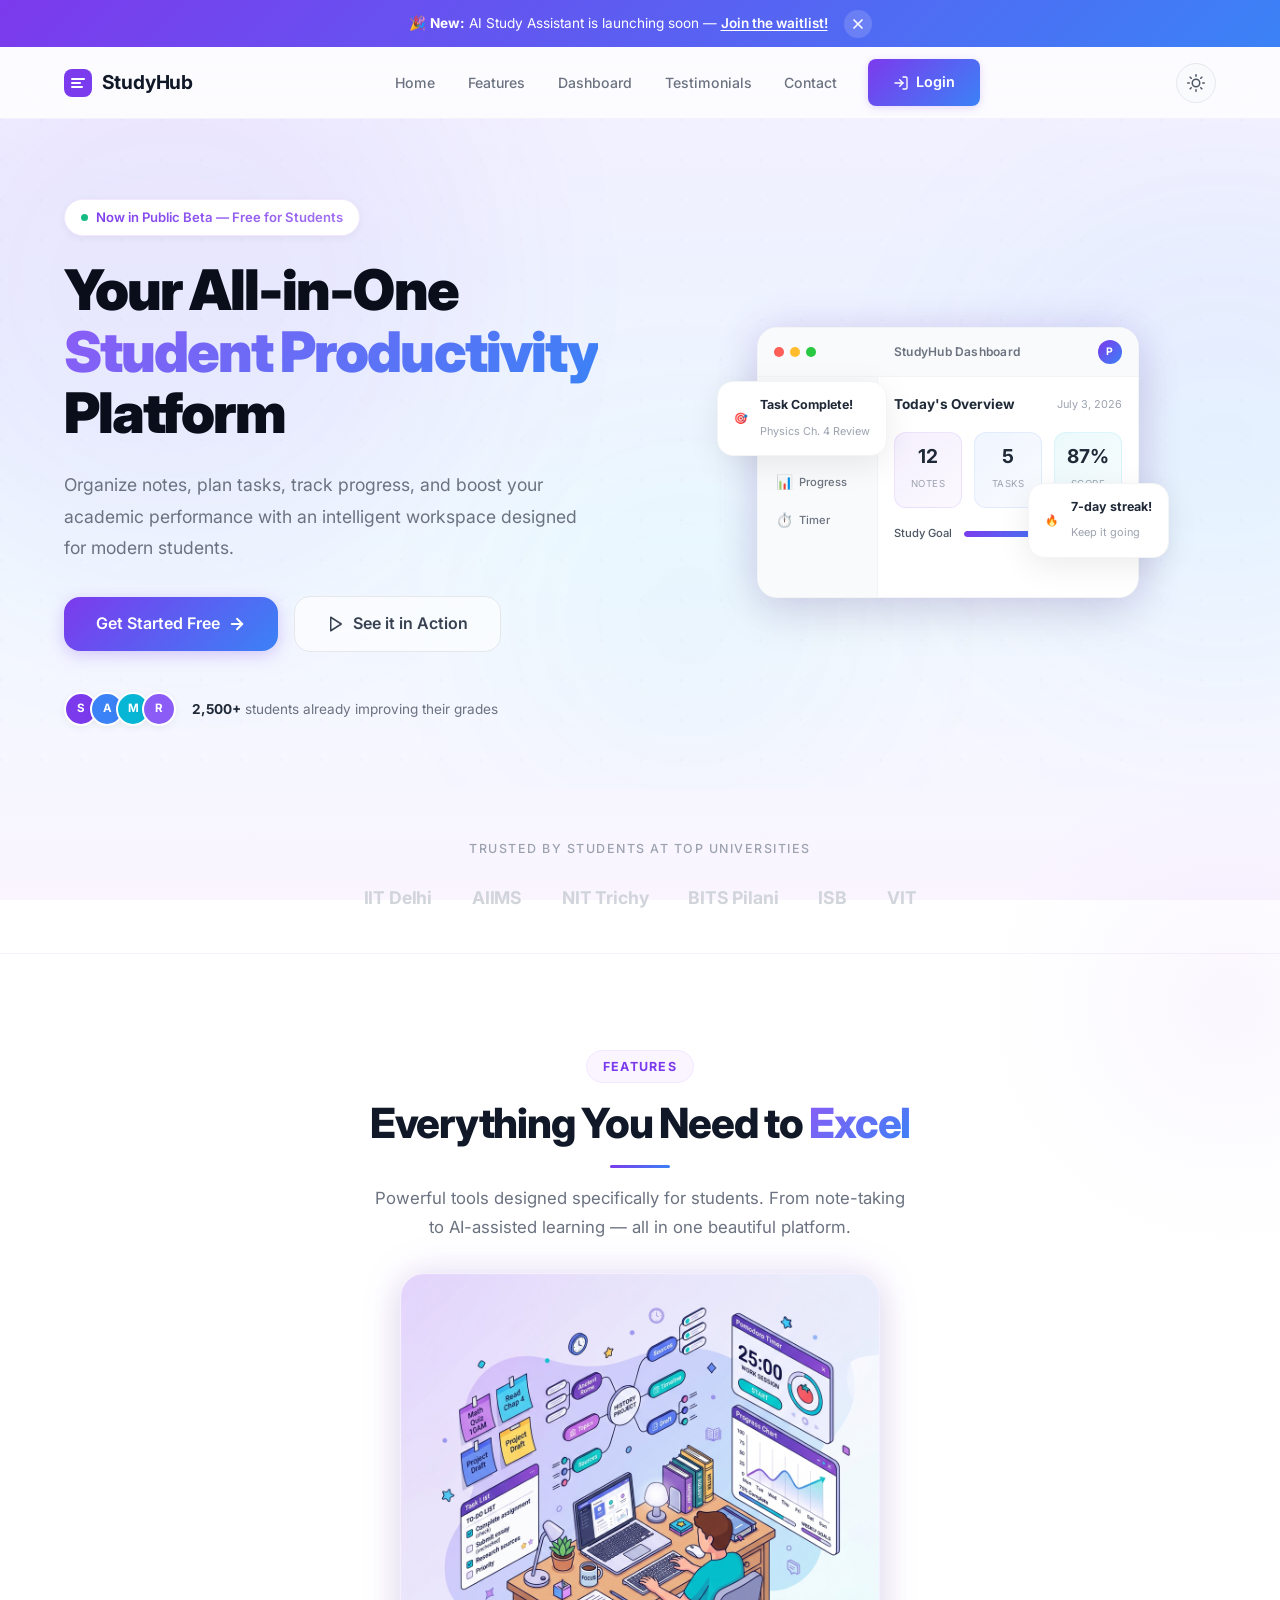
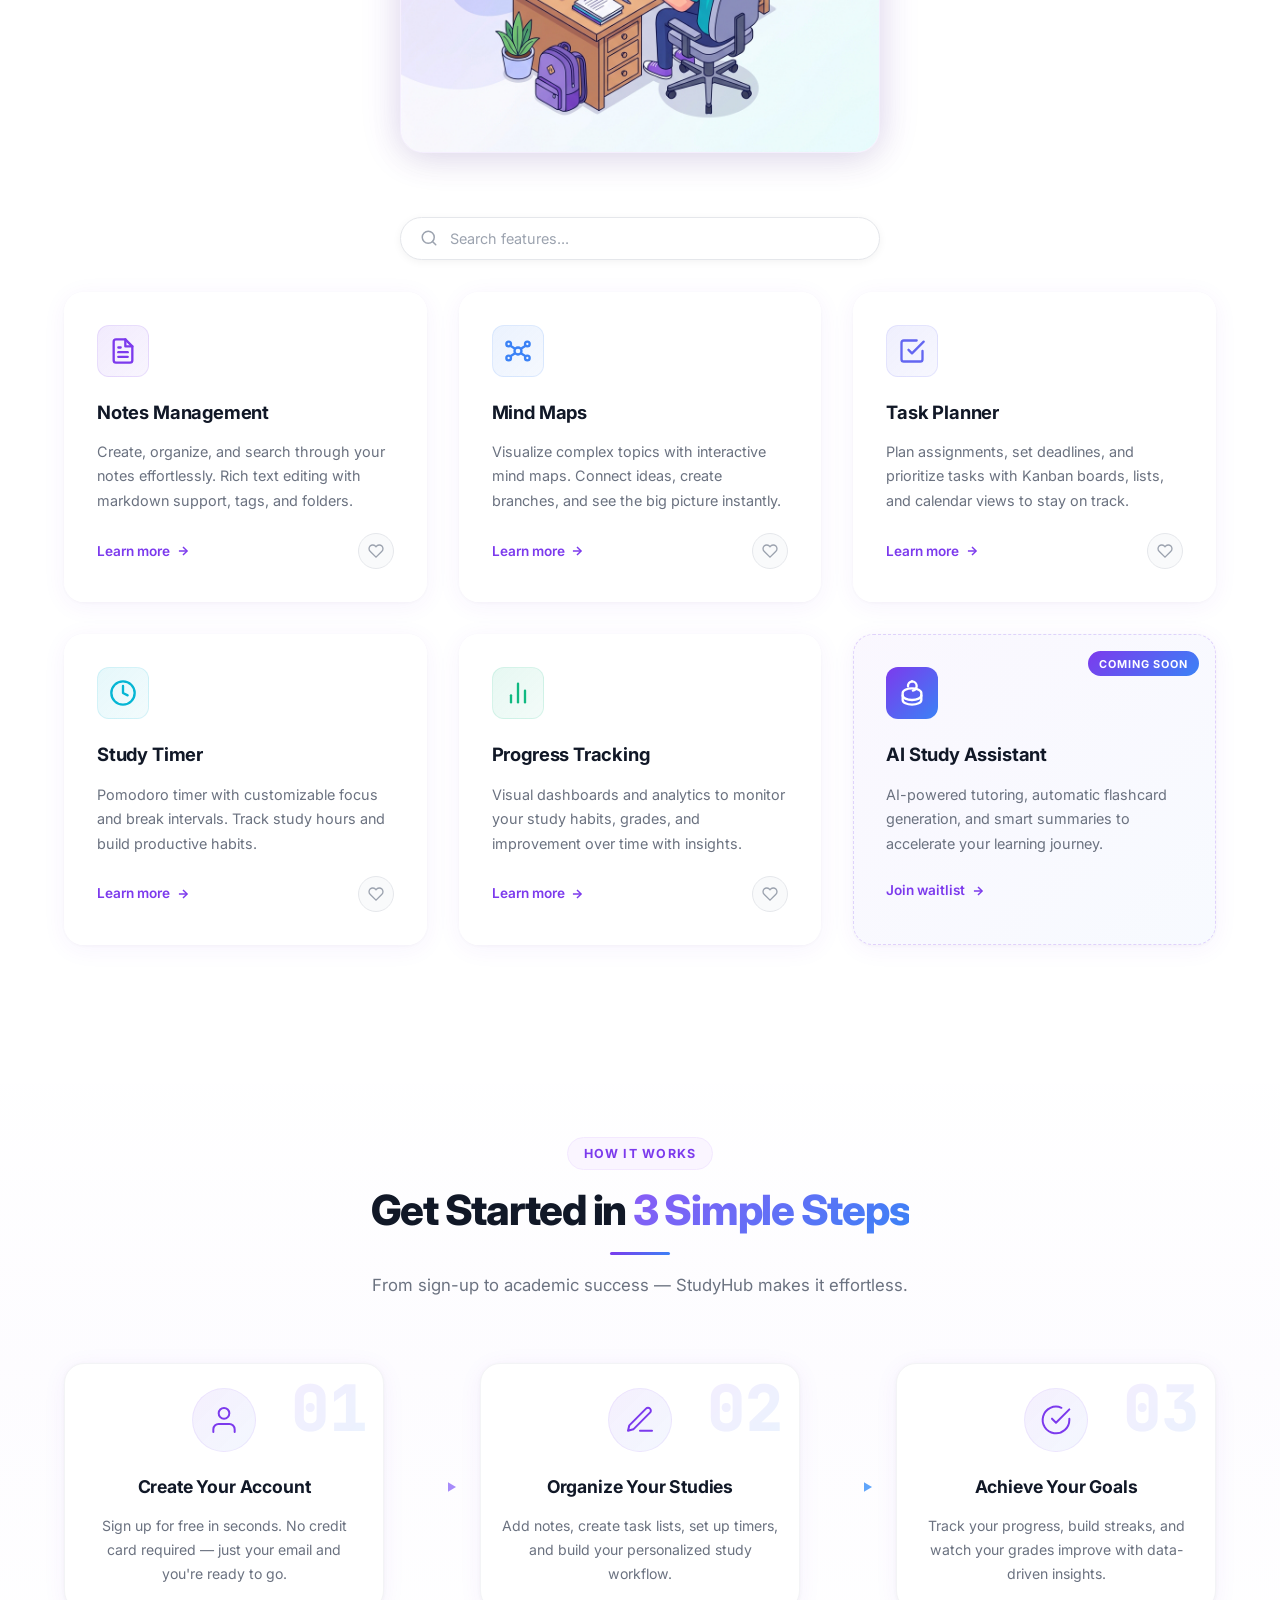
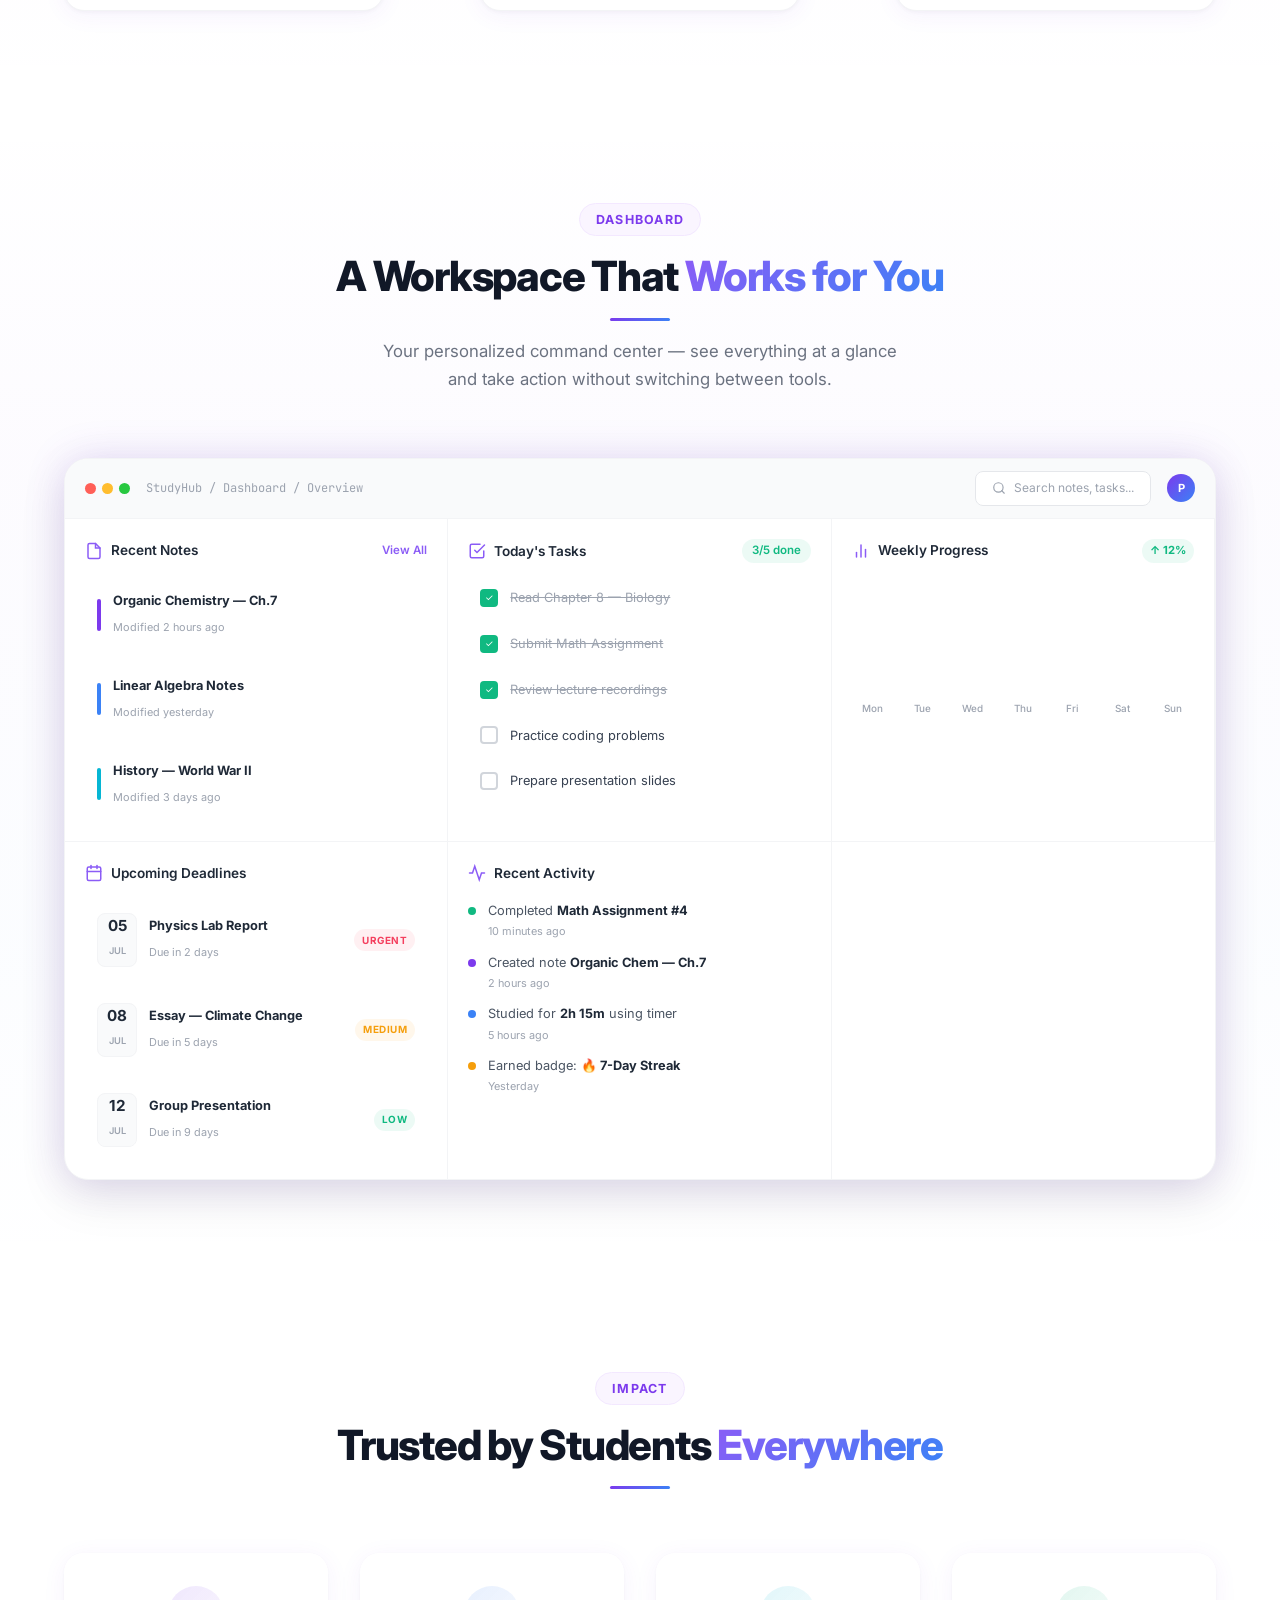
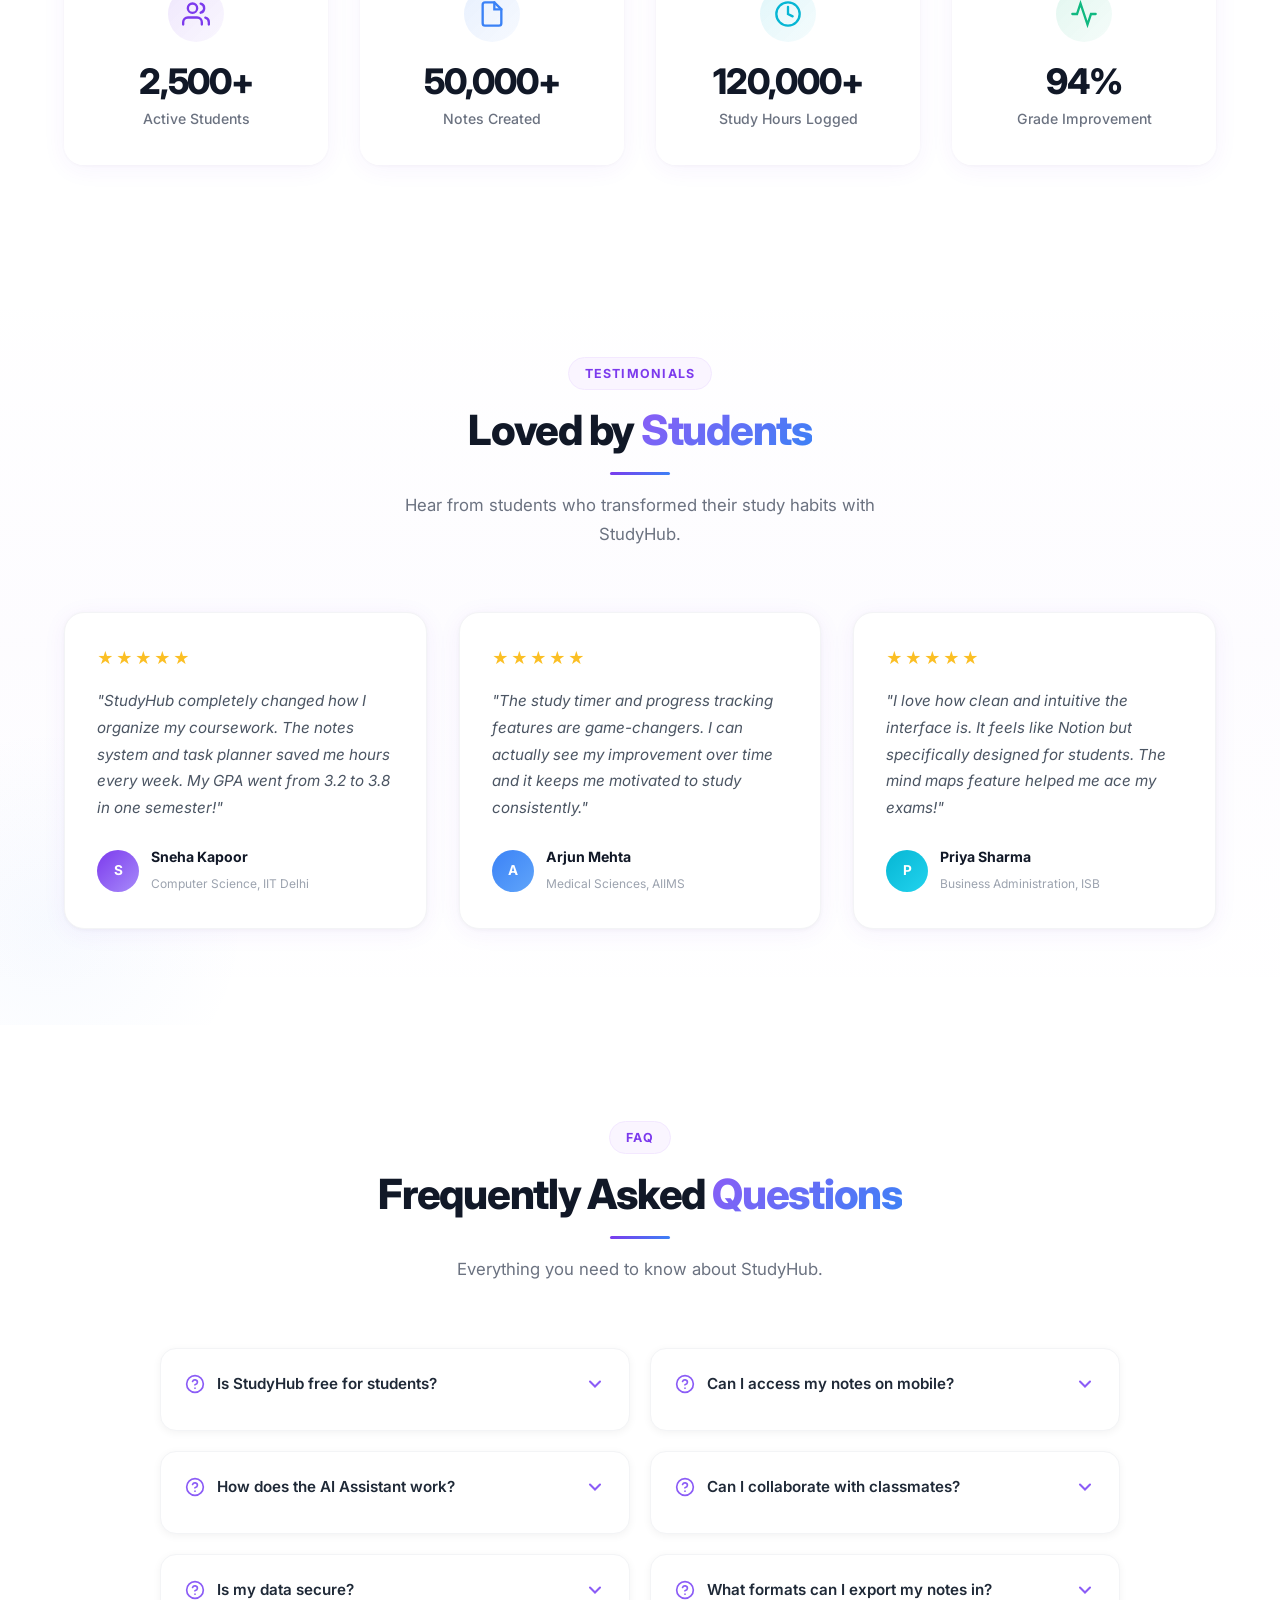
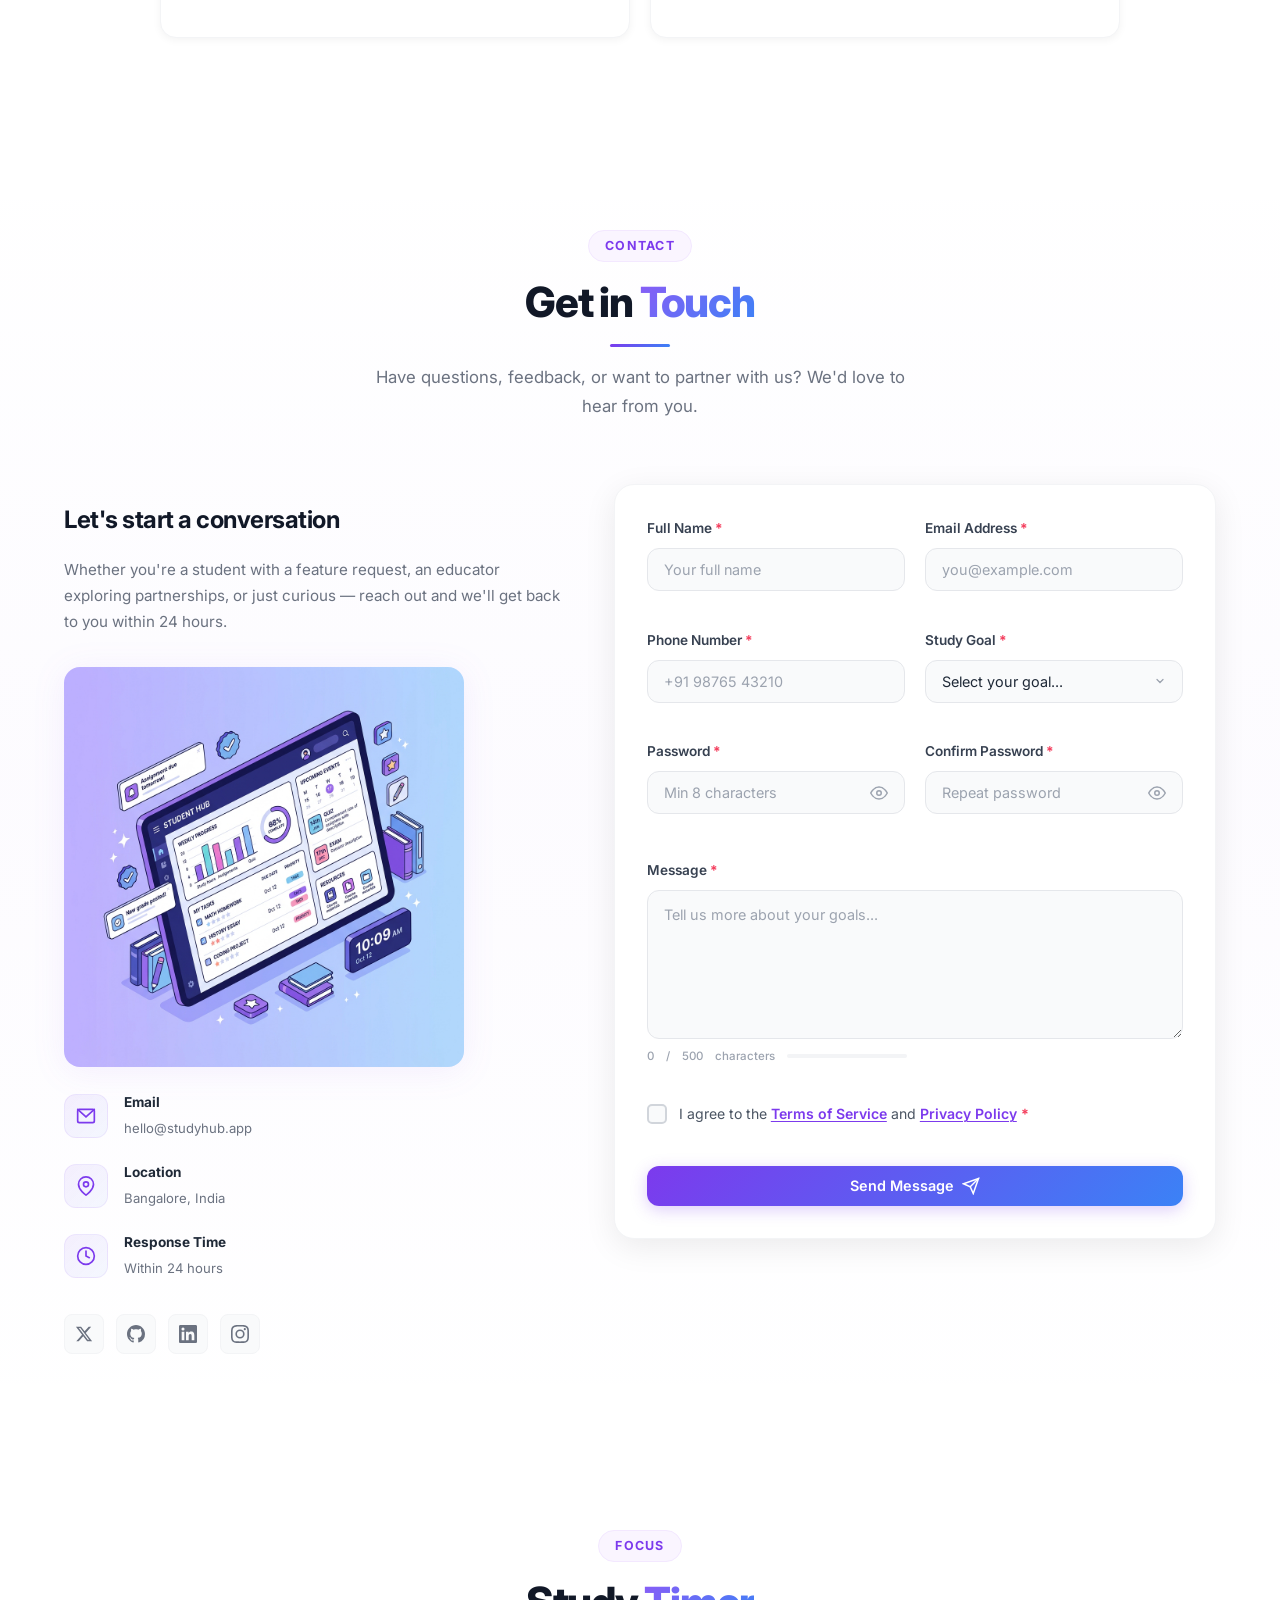
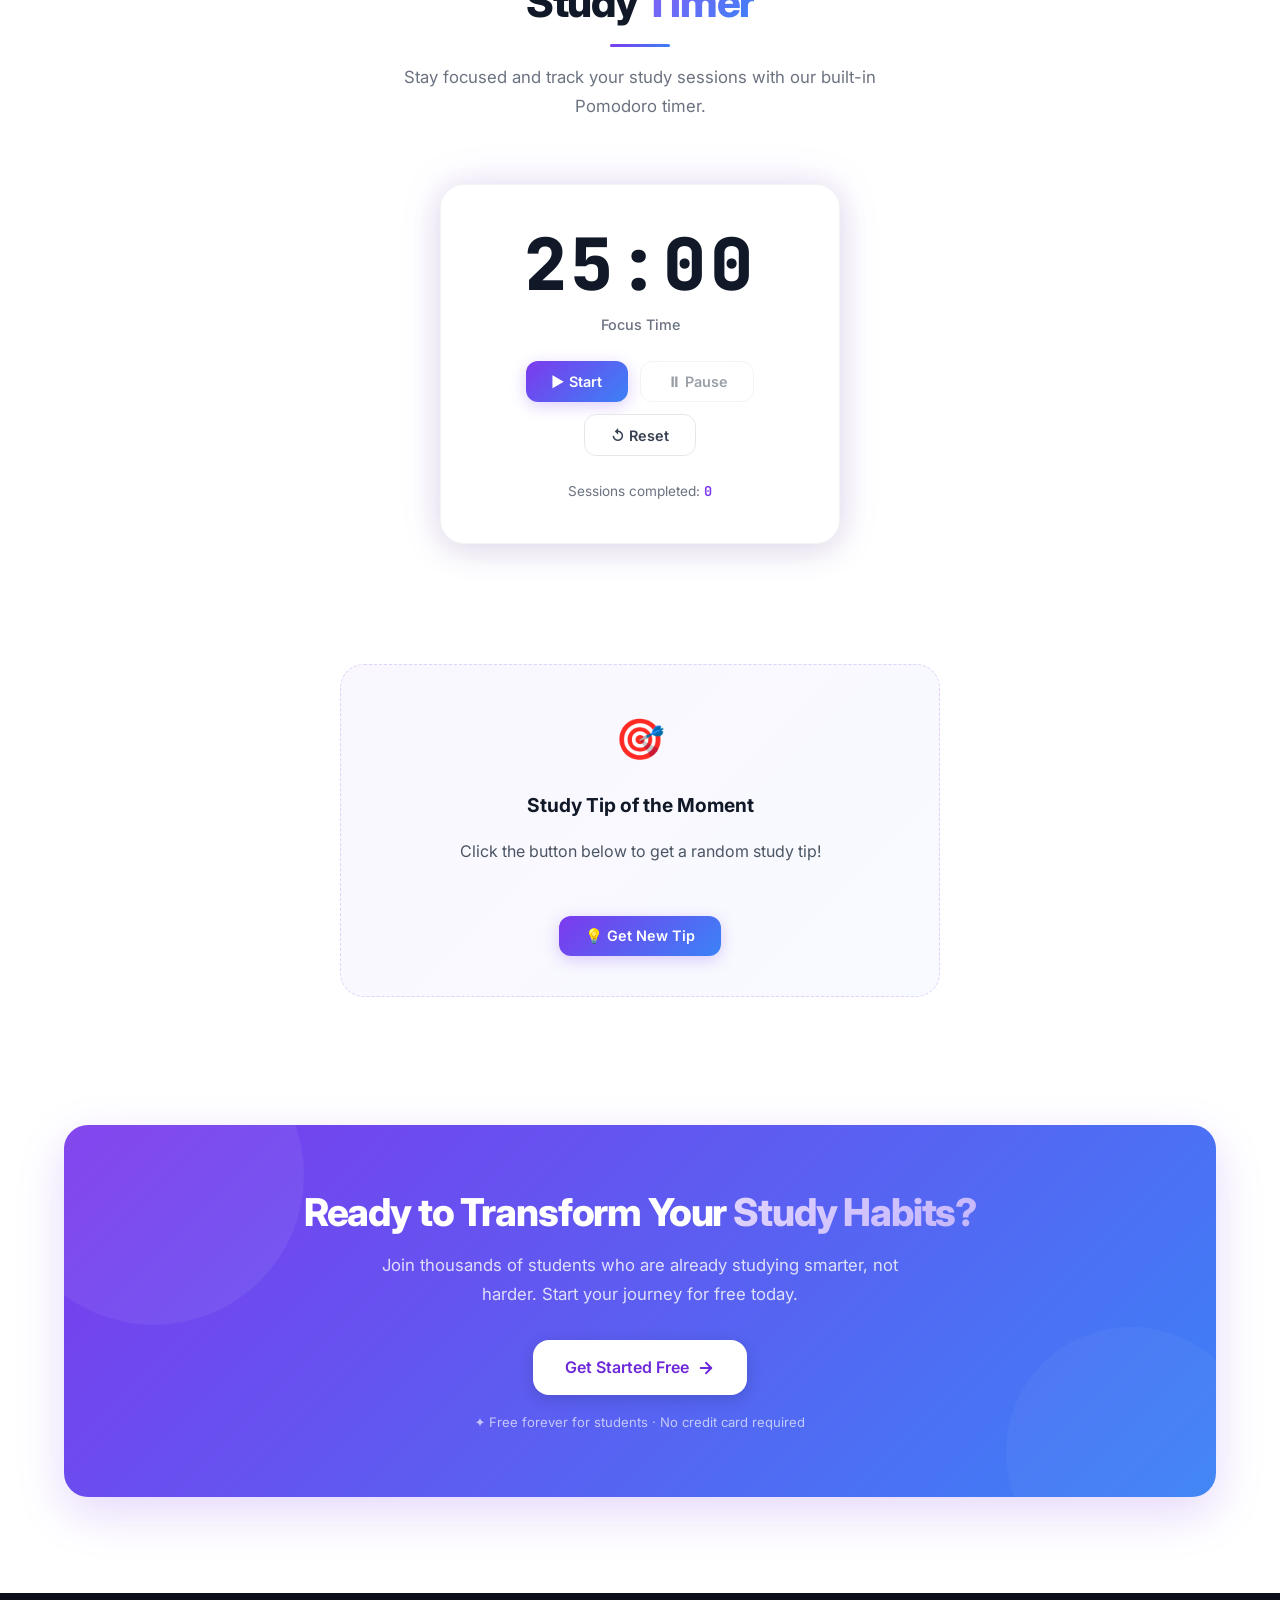
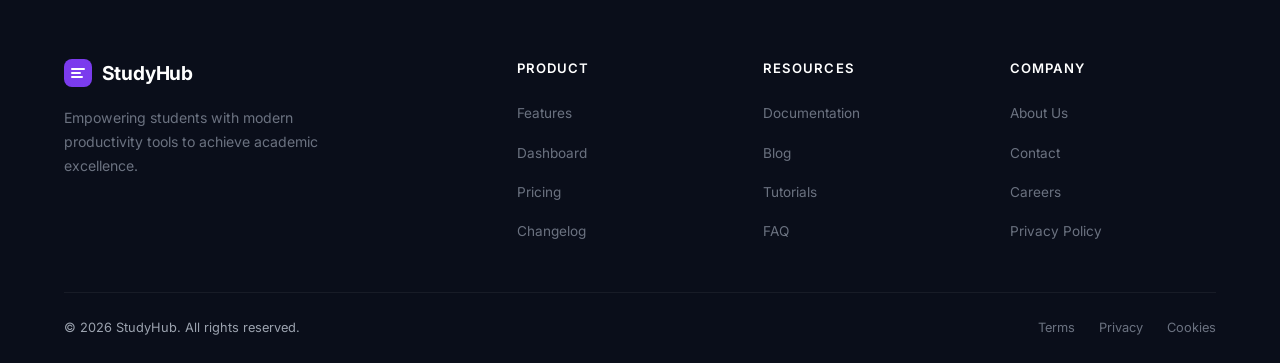
==== commit 362103a9: "new" ====
--- a/index.html
+++ b/index.html
@@ -1152,35 +1152,132 @@
                     </div>
 
                     <!-- Contact Form -->
-                    <form class="contact-form" id="contact-form" action="#" method="POST">
+                    <form class="contact-form" id="contact-form" action="#" method="POST" novalidate>
+                        <!-- Row 1: Full Name + Email -->
                         <div class="form-row">
                             <div class="form-group">
-                                <label for="contact-name" class="form-label">Full Name</label>
-                                <input type="text" id="contact-name" class="form-input" placeholder="Your name"
-                                    required>
+                                <label for="contact-name" class="form-label">Full Name <span class="form-required">*</span></label>
+                                <div class="form-input-wrap">
+                                    <input type="text" id="contact-name" class="form-input" placeholder="Your full name"
+                                        autocomplete="name">
+                                    <span class="form-check" aria-hidden="true">✓</span>
+                                </div>
+                                <span class="form-error" id="contact-name-error"></span>
                             </div>
                             <div class="form-group">
-                                <label for="contact-email" class="form-label">Email Address</label>
-                                <input type="email" id="contact-email" class="form-input" placeholder="you@example.com"
-                                    required>
-                            </div>
-                        </div>
+                                <label for="contact-email" class="form-label">Email Address <span class="form-required">*</span></label>
+                                <div class="form-input-wrap">
+                                    <input type="email" id="contact-email" class="form-input" placeholder="you@example.com"
+                                        autocomplete="email">
+                                    <span class="form-check" aria-hidden="true">✓</span>
+                                </div>
+                                <span class="form-error" id="contact-email-error"></span>
+                            </div>
+                        </div>
+
+                        <!-- Row 2: Phone + Study Goal -->
+                        <div class="form-row">
+                            <div class="form-group">
+                                <label for="contact-phone" class="form-label">Phone Number <span class="form-required">*</span></label>
+                                <div class="form-input-wrap">
+                                    <input type="tel" id="contact-phone" class="form-input" placeholder="+91 98765 43210"
+                                        autocomplete="tel">
+                                    <span class="form-check" aria-hidden="true">✓</span>
+                                </div>
+                                <span class="form-error" id="contact-phone-error"></span>
+                            </div>
+                            <div class="form-group">
+                                <label for="contact-goal" class="form-label">Study Goal <span class="form-required">*</span></label>
+                                <div class="form-input-wrap">
+                                    <select id="contact-goal" class="form-input form-select">
+                                        <option value="">Select your goal...</option>
+                                        <option value="exam-prep">Exam Preparation</option>
+                                        <option value="homework">Homework Help</option>
+                                        <option value="research">Research & Projects</option>
+                                        <option value="skill-building">Skill Building</option>
+                                        <option value="time-management">Time Management</option>
+                                        <option value="other">Other</option>
+                                    </select>
+                                    <span class="form-check" aria-hidden="true">✓</span>
+                                </div>
+                                <span class="form-error" id="contact-goal-error"></span>
+                            </div>
+                        </div>
+
+                        <!-- Row 3: Password + Confirm Password -->
+                        <div class="form-row">
+                            <div class="form-group">
+                                <label for="contact-password" class="form-label">Password <span class="form-required">*</span></label>
+                                <div class="form-input-wrap">
+                                    <input type="password" id="contact-password" class="form-input" placeholder="Min 8 characters"
+                                        autocomplete="new-password">
+                                    <button type="button" class="password-toggle" id="password-toggle-1" aria-label="Show password">
+                                        <svg class="eye-icon" width="18" height="18" viewBox="0 0 24 24" fill="none" stroke="currentColor" stroke-width="2" stroke-linecap="round">
+                                            <path d="M1 12s4-8 11-8 11 8 11 8-4 8-11 8-11-8-11-8z"/>
+                                            <circle cx="12" cy="12" r="3"/>
+                                        </svg>
+                                        <svg class="eye-off-icon" width="18" height="18" viewBox="0 0 24 24" fill="none" stroke="currentColor" stroke-width="2" stroke-linecap="round" style="display:none">
+                                            <path d="M17.94 17.94A10.07 10.07 0 0112 20c-7 0-11-8-11-8a18.45 18.45 0 015.06-5.94M9.9 4.24A9.12 9.12 0 0112 4c7 0 11 8 11 8a18.5 18.5 0 01-2.16 3.19m-6.72-1.07a3 3 0 11-4.24-4.24"/>
+                                            <line x1="1" y1="1" x2="23" y2="23"/>
+                                        </svg>
+                                    </button>
+                                </div>
+                                <div class="password-strength" id="password-strength">
+                                    <div class="strength-track">
+                                        <div class="strength-bar" id="strength-bar"></div>
+                                    </div>
+                                    <span class="strength-label" id="strength-label"></span>
+                                </div>
+                                <span class="form-error" id="contact-password-error"></span>
+                            </div>
+                            <div class="form-group">
+                                <label for="contact-confirm-password" class="form-label">Confirm Password <span class="form-required">*</span></label>
+                                <div class="form-input-wrap">
+                                    <input type="password" id="contact-confirm-password" class="form-input" placeholder="Repeat password"
+                                        autocomplete="new-password">
+                                    <button type="button" class="password-toggle" id="password-toggle-2" aria-label="Show password">
+                                        <svg class="eye-icon" width="18" height="18" viewBox="0 0 24 24" fill="none" stroke="currentColor" stroke-width="2" stroke-linecap="round">
+                                            <path d="M1 12s4-8 11-8 11 8 11 8-4 8-11 8-11-8-11-8z"/>
+                                            <circle cx="12" cy="12" r="3"/>
+                                        </svg>
+                                        <svg class="eye-off-icon" width="18" height="18" viewBox="0 0 24 24" fill="none" stroke="currentColor" stroke-width="2" stroke-linecap="round" style="display:none">
+                                            <path d="M17.94 17.94A10.07 10.07 0 0112 20c-7 0-11-8-11-8a18.45 18.45 0 015.06-5.94M9.9 4.24A9.12 9.12 0 0112 4c7 0 11 8 11 8a18.5 18.5 0 01-2.16 3.19m-6.72-1.07a3 3 0 11-4.24-4.24"/>
+                                            <line x1="1" y1="1" x2="23" y2="23"/>
+                                        </svg>
+                                    </button>
+                                </div>
+                                <span class="form-error" id="contact-confirm-password-error"></span>
+                            </div>
+                        </div>
+
+                        <!-- Message -->
                         <div class="form-group">
-                            <label for="contact-subject" class="form-label">Subject</label>
-                            <input type="text" id="contact-subject" class="form-input"
-                                placeholder="How can we help?" required>
-                        </div>
-                        <div class="form-group">
-                            <label for="contact-message" class="form-label">Message</label>
-                            <textarea id="contact-message" class="form-input form-textarea"
-                                placeholder="Tell us more..." rows="5" required maxlength="500"></textarea>
+                            <label for="contact-message" class="form-label">Message <span class="form-required">*</span></label>
+                            <div class="form-input-wrap">
+                                <textarea id="contact-message" class="form-input form-textarea"
+                                    placeholder="Tell us more about your goals..." rows="5" maxlength="500"></textarea>
+                                <span class="form-check form-check-textarea" aria-hidden="true">✓</span>
+                            </div>
                             <div class="char-counter" id="char-counter">
                                 <span id="char-count">0</span> / <span id="char-max">500</span> characters
                                 <div class="char-progress-track">
                                     <div class="char-progress-fill" id="char-progress-fill"></div>
                                 </div>
                             </div>
-                        </div>
+                            <span class="form-error" id="contact-message-error"></span>
+                        </div>
+
+                        <!-- Terms Checkbox -->
+                        <div class="form-group form-checkbox-group">
+                            <label class="checkbox-label" for="contact-terms">
+                                <input type="checkbox" id="contact-terms" class="form-checkbox">
+                                <span class="checkbox-custom"></span>
+                                <span class="checkbox-text">I agree to the <a href="#" class="terms-link">Terms of Service</a> and <a href="#" class="terms-link">Privacy Policy</a> <span class="form-required">*</span></span>
+                            </label>
+                            <span class="form-error" id="contact-terms-error"></span>
+                        </div>
+
+                        <!-- Submit Button -->
                         <button type="submit" class="btn btn-primary btn-full" id="contact-submit">
                             Send Message
                             <svg width="18" height="18" viewBox="0 0 24 24" fill="none" stroke="currentColor"
@@ -1344,6 +1441,24 @@
         <span id="favorites-count">0</span>
     </div>
 
+    <!-- ===== SUCCESS MODAL ===== -->
+    <div class="success-modal" id="success-modal" role="dialog" aria-modal="true" aria-labelledby="modal-title">
+        <div class="success-modal-card">
+            <div class="modal-checkmark">
+                <svg width="48" height="48" viewBox="0 0 24 24" fill="none" stroke="currentColor" stroke-width="2.5" stroke-linecap="round" stroke-linejoin="round">
+                    <circle cx="12" cy="12" r="10"/>
+                    <polyline points="9 12 12 15 16 10"/>
+                </svg>
+            </div>
+            <h3 class="modal-title" id="modal-title">Message Sent!</h3>
+            <p class="modal-text">Thank you for reaching out. Your message has been saved and we'll get back to you within 24 hours.</p>
+            <p class="modal-summary" id="modal-summary"></p>
+            <button type="button" class="btn btn-primary modal-close-btn" id="modal-close-btn">
+                Got it!
+            </button>
+        </div>
+    </div>
+
     <!-- Main Script -->
     <script src="script.js"></script>
 
--- a/style.css
+++ b/style.css
@@ -4753,11 +4753,410 @@
 .step-card.reveal-visible:nth-child(3) { transition-delay: 0.3s; }
 
 /* --------------------------------------------------------------------------
-   FORM VALIDATION ERROR STATE
+   FORM VALIDATION STATES & ADVANCED FORM ELEMENTS
    -------------------------------------------------------------------------- */
 .form-input.input-error {
     border-color: var(--rose-500);
     box-shadow: 0 0 0 3px rgba(244, 63, 94, 0.1);
+}
+
+.form-input.input-valid {
+    border-color: var(--emerald-500);
+    box-shadow: 0 0 0 3px rgba(16, 185, 129, 0.1);
+}
+
+/* Input wrapper — positions checkmark inside */
+.form-input-wrap {
+    position: relative;
+    display: flex;
+    align-items: center;
+}
+
+.form-input-wrap .form-input {
+    flex: 1;
+    padding-right: 2.5rem;
+}
+
+/* Green checkmark */
+.form-check {
+    position: absolute;
+    right: 0.75rem;
+    top: 50%;
+    transform: translateY(-50%);
+    font-size: 1rem;
+    font-weight: var(--fw-bold);
+    color: var(--emerald-500);
+    opacity: 0;
+    transition: opacity 0.25s ease, transform 0.25s ease;
+    pointer-events: none;
+}
+
+.form-check.visible {
+    opacity: 1;
+    animation: checkPop 0.3s var(--ease-spring);
+}
+
+.form-check-textarea {
+    top: 1rem;
+    transform: none;
+}
+
+@keyframes checkPop {
+    0% { transform: translateY(-50%) scale(0.5); opacity: 0; }
+    60% { transform: translateY(-50%) scale(1.2); }
+    100% { transform: translateY(-50%) scale(1); opacity: 1; }
+}
+
+.form-check-textarea.visible {
+    animation: checkPopTextarea 0.3s var(--ease-spring);
+}
+
+@keyframes checkPopTextarea {
+    0% { transform: scale(0.5); opacity: 0; }
+    60% { transform: scale(1.2); }
+    100% { transform: scale(1); opacity: 1; }
+}
+
+/* Error message text */
+.form-error {
+    display: block;
+    font-size: 0.75rem;
+    color: var(--rose-500);
+    margin-top: var(--space-1);
+    min-height: 1.1em;
+    line-height: 1.4;
+    transition: opacity 0.2s ease;
+}
+
+/* Required asterisk */
+.form-required {
+    color: var(--rose-500);
+    font-weight: var(--fw-bold);
+}
+
+/* --- Password Toggle Button --- */
+.password-toggle {
+    position: absolute;
+    right: 0.65rem;
+    top: 50%;
+    transform: translateY(-50%);
+    display: flex;
+    align-items: center;
+    justify-content: center;
+    width: 32px;
+    height: 32px;
+    border-radius: var(--radius-sm);
+    background: transparent;
+    border: none;
+    color: var(--gray-400);
+    cursor: pointer;
+    transition: color var(--t-fast), background var(--t-fast);
+    z-index: 2;
+}
+
+.password-toggle:hover {
+    color: var(--purple-600);
+    background: rgba(124, 58, 237, 0.06);
+}
+
+.form-input-wrap .form-input:has(~ .password-toggle) {
+    padding-right: 3rem;
+}
+
+/* --- Password Strength Meter --- */
+.password-strength {
+    display: flex;
+    align-items: center;
+    gap: var(--space-3);
+    margin-top: var(--space-2);
+    opacity: 0;
+    max-height: 0;
+    overflow: hidden;
+    transition: opacity 0.3s ease, max-height 0.3s ease, margin 0.3s ease;
+}
+
+.password-strength.visible {
+    opacity: 1;
+    max-height: 30px;
+}
+
+.strength-track {
+    flex: 1;
+    height: 4px;
+    background: var(--gray-200);
+    border-radius: var(--radius-full);
+    overflow: hidden;
+    max-width: 160px;
+}
+
+.strength-bar {
+    height: 100%;
+    width: 0%;
+    border-radius: var(--radius-full);
+    transition: width 0.3s ease, background 0.3s ease;
+}
+
+.strength-bar.weak {
+    width: 33%;
+    background: var(--rose-500);
+}
+
+.strength-bar.medium {
+    width: 66%;
+    background: var(--amber-500);
+}
+
+.strength-bar.strong {
+    width: 100%;
+    background: var(--emerald-500);
+}
+
+.strength-label {
+    font-size: 0.72rem;
+    font-weight: var(--fw-semibold);
+    white-space: nowrap;
+    transition: color 0.3s ease;
+}
+
+.strength-label.weak { color: var(--rose-500); }
+.strength-label.medium { color: var(--amber-500); }
+.strength-label.strong { color: var(--emerald-500); }
+
+/* --- Styled Select Dropdown --- */
+.form-select {
+    appearance: none;
+    -webkit-appearance: none;
+    -moz-appearance: none;
+    background-image: url("data:image/svg+xml,%3Csvg width='12' height='12' viewBox='0 0 24 24' fill='none' stroke='%239ca3af' stroke-width='2.5' stroke-linecap='round' xmlns='http://www.w3.org/2000/svg'%3E%3Cpolyline points='6 9 12 15 18 9'/%3E%3C/svg%3E");
+    background-repeat: no-repeat;
+    background-position: right 1rem center;
+    padding-right: 2.8rem;
+    cursor: pointer;
+}
+
+.form-select:focus {
+    background-image: url("data:image/svg+xml,%3Csvg width='12' height='12' viewBox='0 0 24 24' fill='none' stroke='%237c3aed' stroke-width='2.5' stroke-linecap='round' xmlns='http://www.w3.org/2000/svg'%3E%3Cpolyline points='6 9 12 15 18 9'/%3E%3C/svg%3E");
+}
+
+/* --- Custom Checkbox --- */
+.form-checkbox-group {
+    margin-bottom: var(--space-6);
+}
+
+.checkbox-label {
+    display: flex;
+    align-items: flex-start;
+    gap: var(--space-3);
+    cursor: pointer;
+    font-size: 0.88rem;
+    color: var(--gray-600);
+    line-height: 1.5;
+}
+
+.form-checkbox {
+    position: absolute;
+    opacity: 0;
+    width: 0;
+    height: 0;
+}
+
+.checkbox-custom {
+    display: flex;
+    align-items: center;
+    justify-content: center;
+    width: 20px;
+    height: 20px;
+    border-radius: 5px;
+    border: 2px solid var(--gray-300);
+    background: var(--gray-50);
+    flex-shrink: 0;
+    margin-top: 1px;
+    transition: all var(--t-fast);
+    position: relative;
+}
+
+.checkbox-custom::after {
+    content: '✓';
+    font-size: 0.7rem;
+    font-weight: var(--fw-bold);
+    color: white;
+    opacity: 0;
+    transform: scale(0.5);
+    transition: all 0.2s var(--ease-spring);
+}
+
+.form-checkbox:checked + .checkbox-custom {
+    background: var(--purple-600);
+    border-color: var(--purple-600);
+}
+
+.form-checkbox:checked + .checkbox-custom::after {
+    opacity: 1;
+    transform: scale(1);
+}
+
+.form-checkbox:focus-visible + .checkbox-custom {
+    box-shadow: 0 0 0 3px rgba(124, 58, 237, 0.15);
+}
+
+.checkbox-custom.checkbox-error {
+    border-color: var(--rose-500);
+    box-shadow: 0 0 0 3px rgba(244, 63, 94, 0.1);
+}
+
+.checkbox-text {
+    flex: 1;
+}
+
+.terms-link {
+    color: var(--purple-600);
+    font-weight: var(--fw-semibold);
+    text-decoration: underline;
+    text-underline-offset: 2px;
+    transition: color var(--t-fast);
+}
+
+.terms-link:hover {
+    color: var(--purple-700);
+}
+
+/* --- Success Modal --- */
+.success-modal {
+    position: fixed;
+    inset: 0;
+    z-index: 200;
+    display: flex;
+    align-items: center;
+    justify-content: center;
+    background: rgba(0, 0, 0, 0.5);
+    backdrop-filter: blur(8px);
+    -webkit-backdrop-filter: blur(8px);
+    opacity: 0;
+    visibility: hidden;
+    transition: opacity 0.3s ease, visibility 0.3s ease;
+    padding: var(--space-4);
+}
+
+.success-modal.visible {
+    opacity: 1;
+    visibility: visible;
+}
+
+.success-modal-card {
+    background: white;
+    border-radius: var(--radius-2xl);
+    padding: var(--space-10) var(--space-8);
+    max-width: 440px;
+    width: 100%;
+    text-align: center;
+    box-shadow: var(--shadow-xl);
+    transform: scale(0.85) translateY(20px);
+    transition: transform 0.35s var(--ease-spring);
+}
+
+.success-modal.visible .success-modal-card {
+    transform: scale(1) translateY(0);
+}
+
+.modal-checkmark {
+    display: inline-flex;
+    align-items: center;
+    justify-content: center;
+    width: 72px;
+    height: 72px;
+    border-radius: 50%;
+    background: linear-gradient(135deg, rgba(16, 185, 129, 0.12), rgba(16, 185, 129, 0.04));
+    color: var(--emerald-500);
+    margin-bottom: var(--space-5);
+    animation: none;
+}
+
+.success-modal.visible .modal-checkmark {
+    animation: modalCheckPop 0.5s 0.15s var(--ease-spring) both;
+}
+
+@keyframes modalCheckPop {
+    0% { transform: scale(0); opacity: 0; }
+    60% { transform: scale(1.15); }
+    100% { transform: scale(1); opacity: 1; }
+}
+
+.modal-title {
+    font-size: 1.4rem;
+    font-weight: var(--fw-bold);
+    color: var(--gray-900);
+    margin-bottom: var(--space-3);
+}
+
+.modal-text {
+    font-size: 0.92rem;
+    color: var(--gray-500);
+    line-height: 1.7;
+    margin-bottom: var(--space-4);
+}
+
+.modal-summary {
+    font-size: 0.82rem;
+    color: var(--gray-400);
+    line-height: 1.6;
+    background: var(--gray-50);
+    border-radius: var(--radius-md);
+    padding: var(--space-4);
+    margin-bottom: var(--space-6);
+    text-align: left;
+}
+
+.modal-close-btn {
+    min-width: 140px;
+}
+
+/* --- Dark Mode Overrides for Form Validation --- */
+body.dark-mode .form-select {
+    background-image: url("data:image/svg+xml,%3Csvg width='12' height='12' viewBox='0 0 24 24' fill='none' stroke='%236b7280' stroke-width='2.5' stroke-linecap='round' xmlns='http://www.w3.org/2000/svg'%3E%3Cpolyline points='6 9 12 15 18 9'/%3E%3C/svg%3E");
+}
+
+body.dark-mode .form-select:focus {
+    background-image: url("data:image/svg+xml,%3Csvg width='12' height='12' viewBox='0 0 24 24' fill='none' stroke='%23a78bfa' stroke-width='2.5' stroke-linecap='round' xmlns='http://www.w3.org/2000/svg'%3E%3Cpolyline points='6 9 12 15 18 9'/%3E%3C/svg%3E");
+}
+
+body.dark-mode .checkbox-custom {
+    background: rgba(255, 255, 255, 0.04);
+    border-color: rgba(255, 255, 255, 0.12);
+}
+
+body.dark-mode .checkbox-label {
+    color: var(--gray-500);
+}
+
+body.dark-mode .terms-link {
+    color: var(--purple-400);
+}
+
+body.dark-mode .password-toggle {
+    color: var(--gray-500);
+}
+
+body.dark-mode .password-toggle:hover {
+    color: var(--purple-400);
+    background: rgba(124, 58, 237, 0.08);
+}
+
+body.dark-mode .strength-track {
+    background: var(--gray-300);
+}
+
+body.dark-mode .success-modal-card {
+    background: #1a1a2e;
+    box-shadow: 0 16px 48px rgba(0, 0, 0, 0.4);
+}
+
+body.dark-mode .modal-checkmark {
+    background: linear-gradient(135deg, rgba(16, 185, 129, 0.15), rgba(16, 185, 129, 0.06));
+}
+
+body.dark-mode .modal-summary {
+    background: #15152a;
+    color: var(--gray-500);
 }
 
 /* --------------------------------------------------------------------------
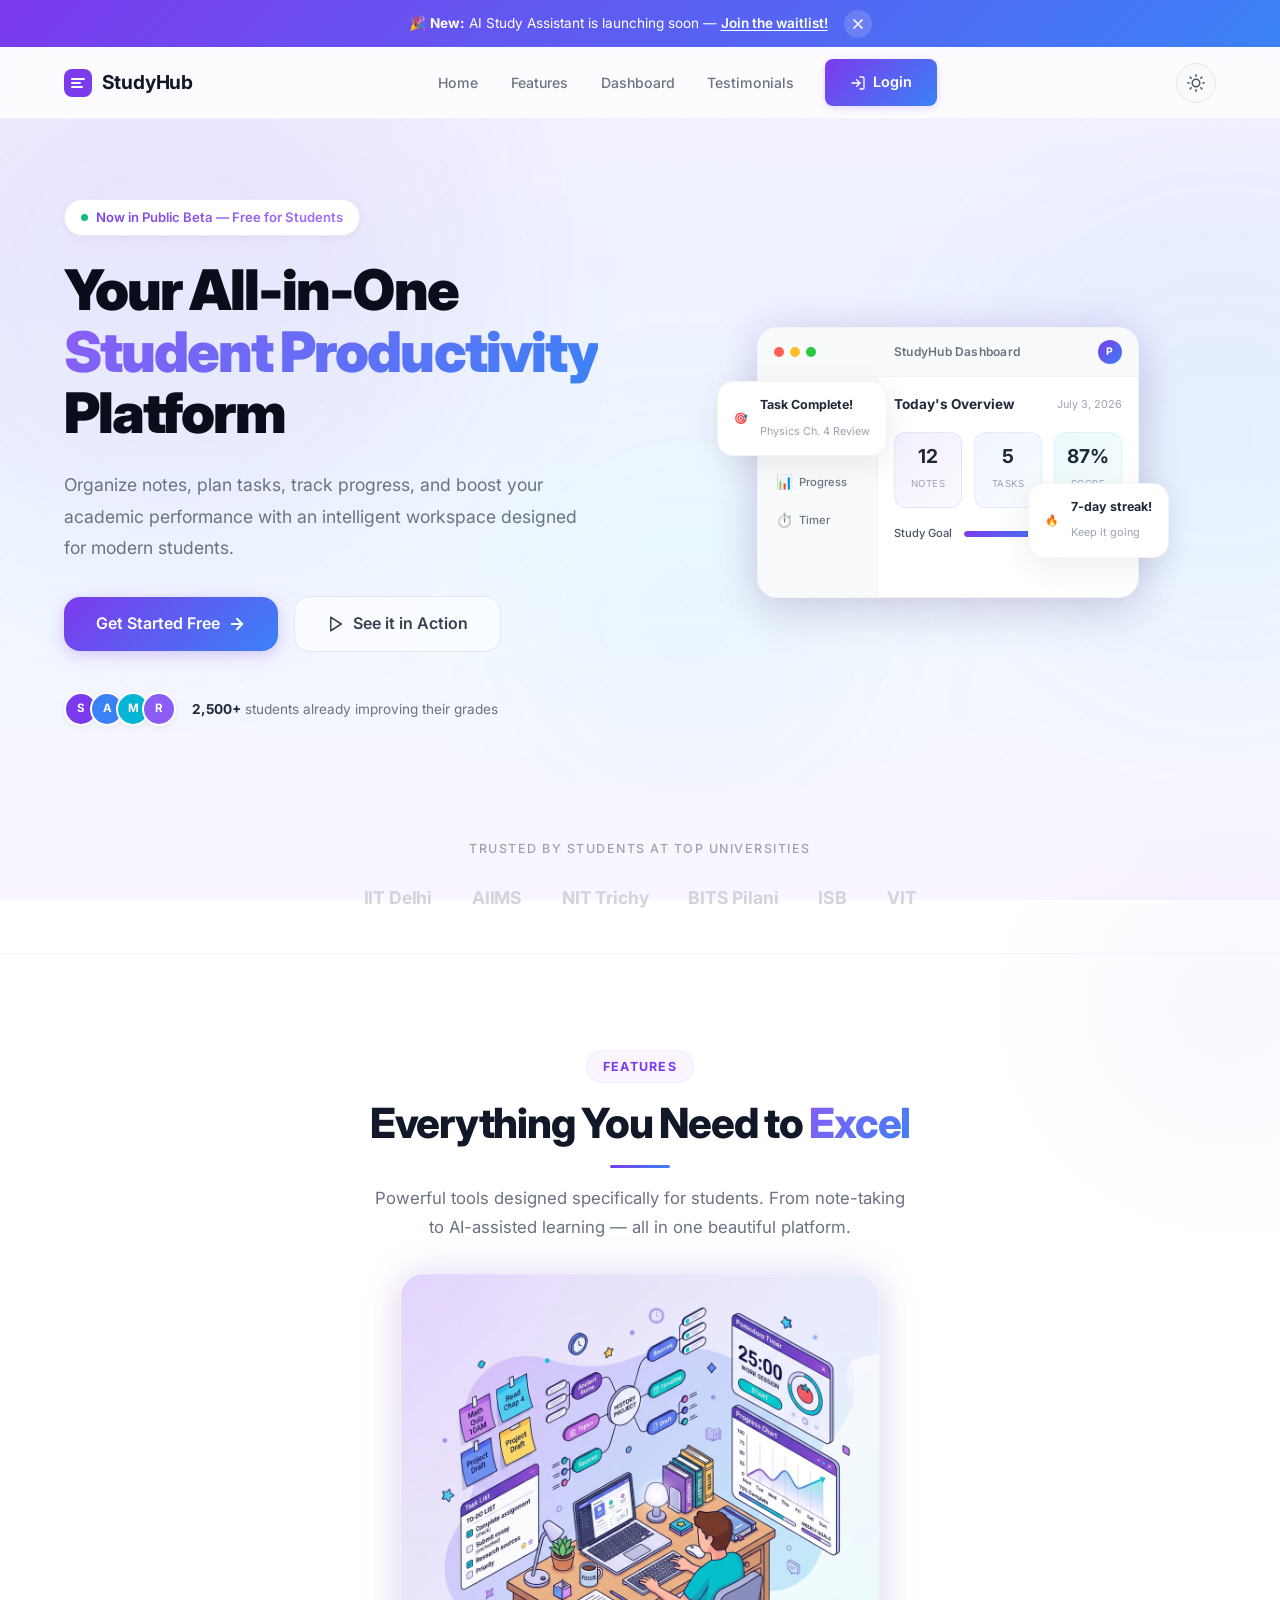
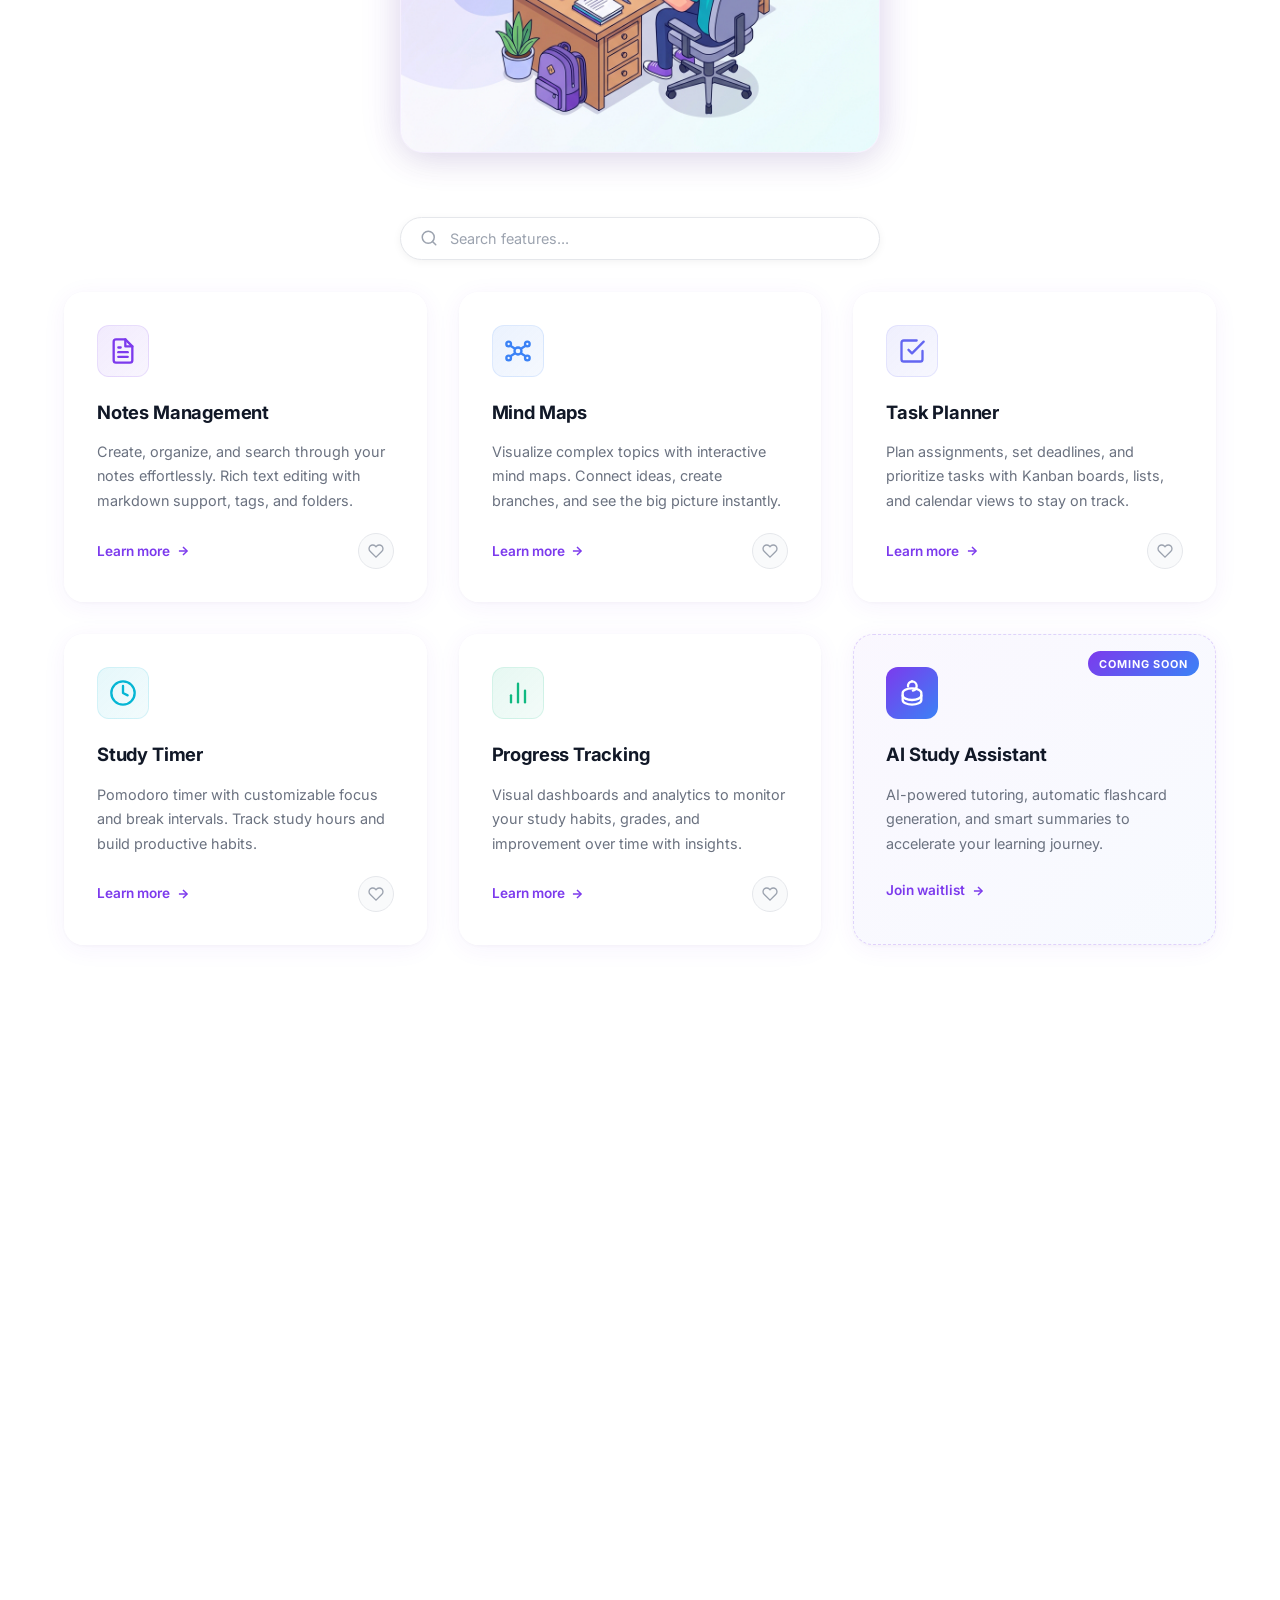
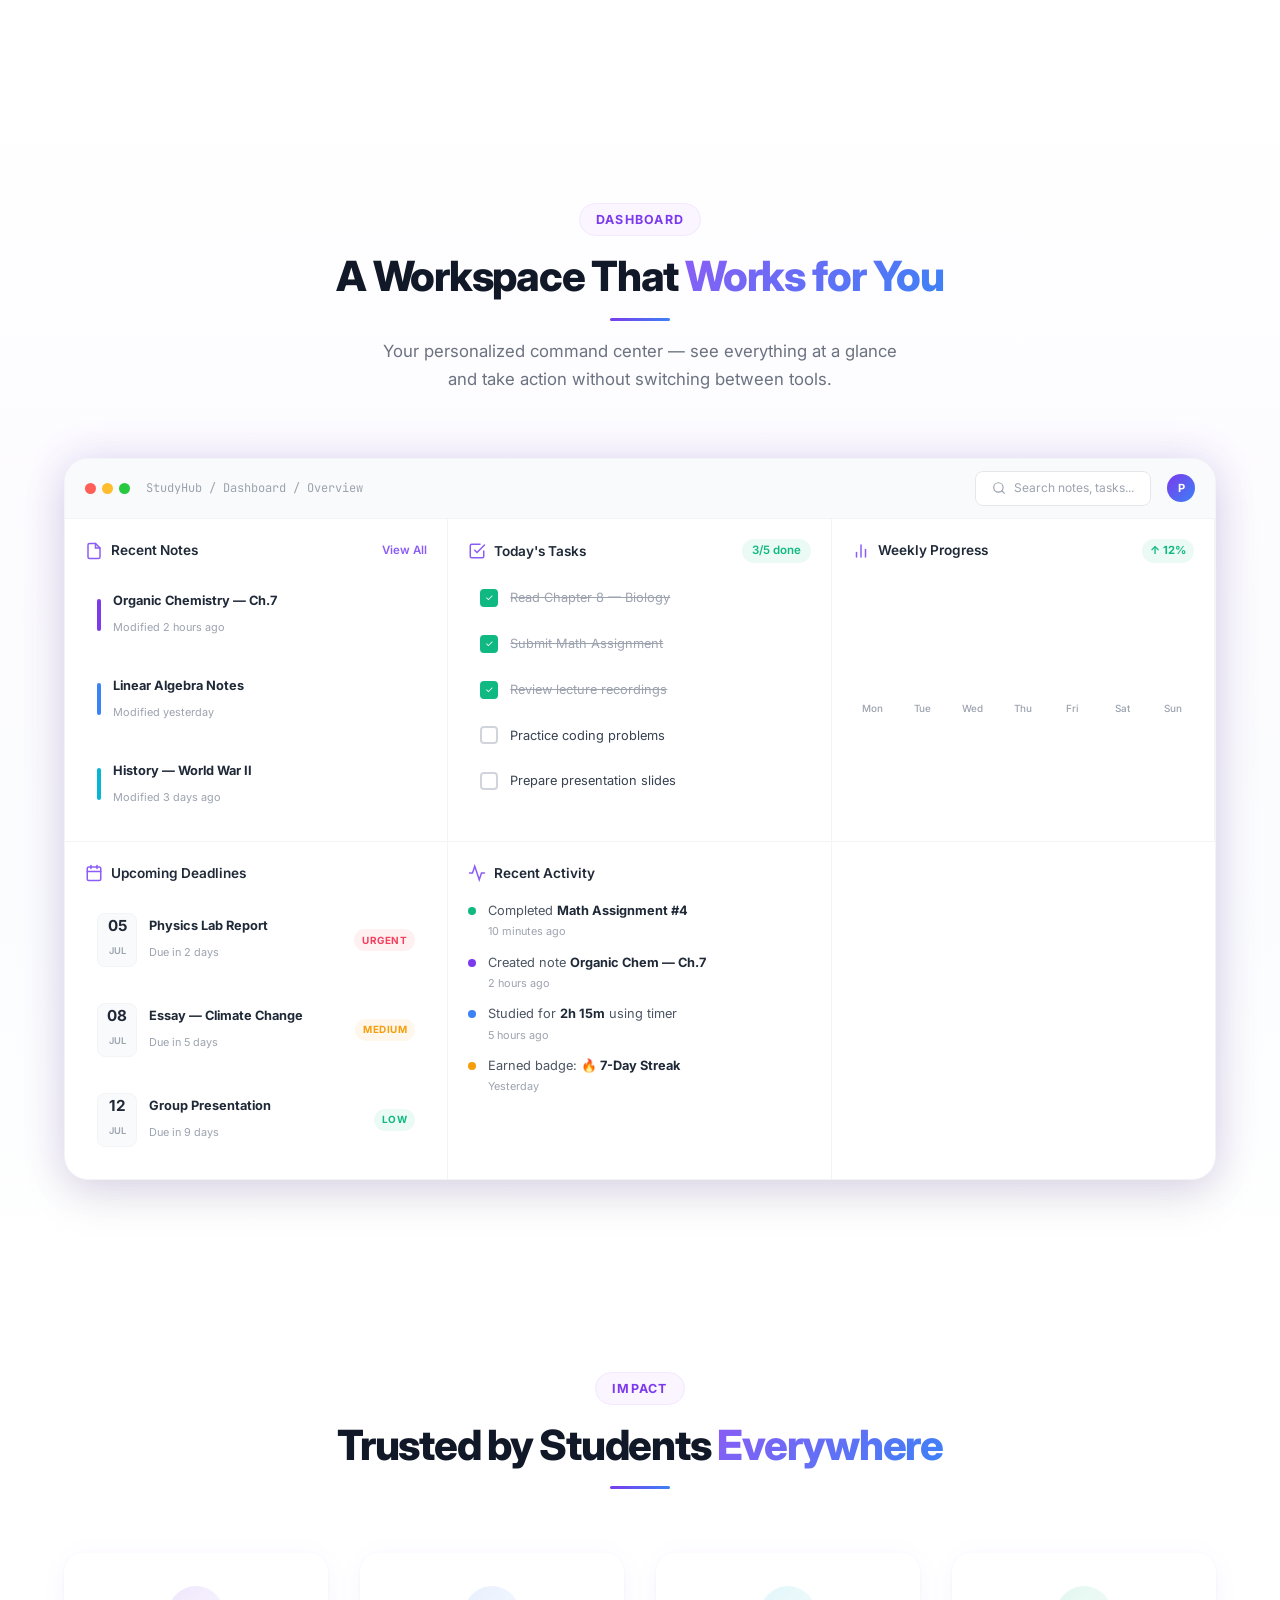
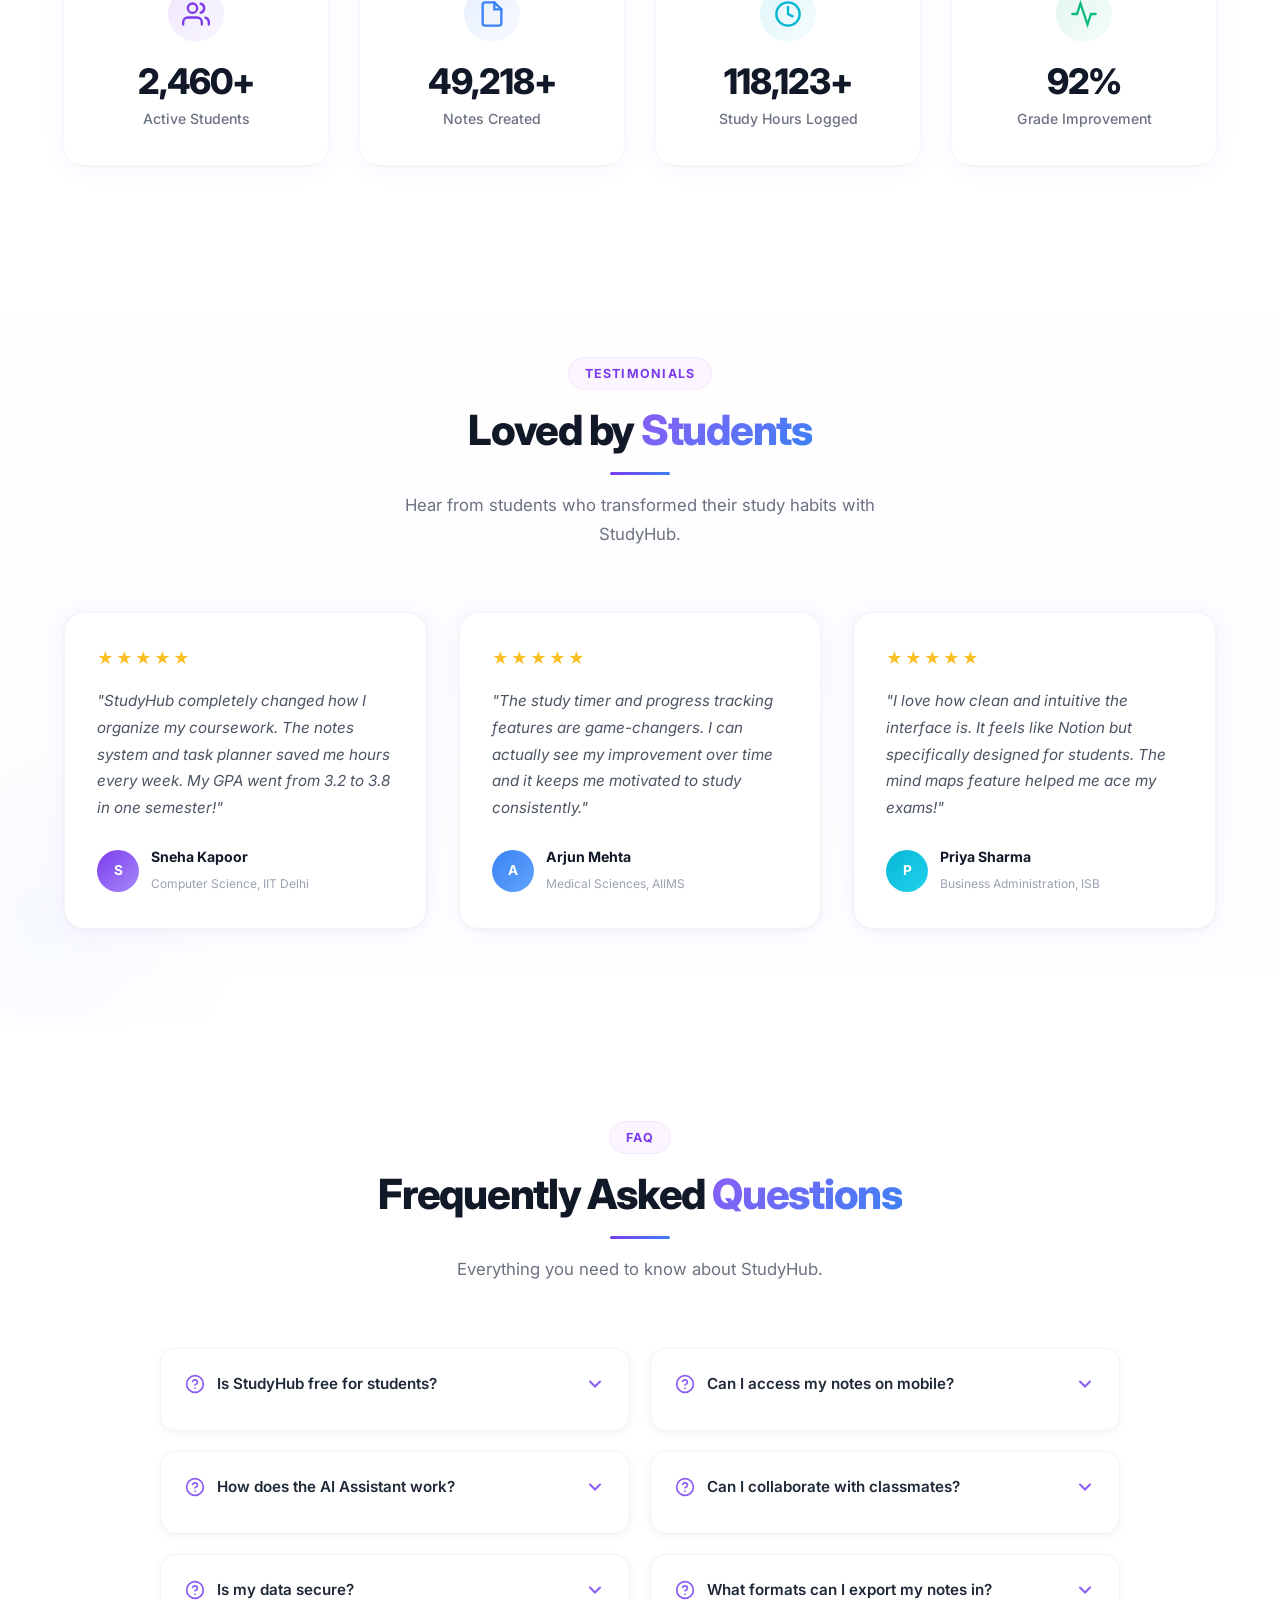
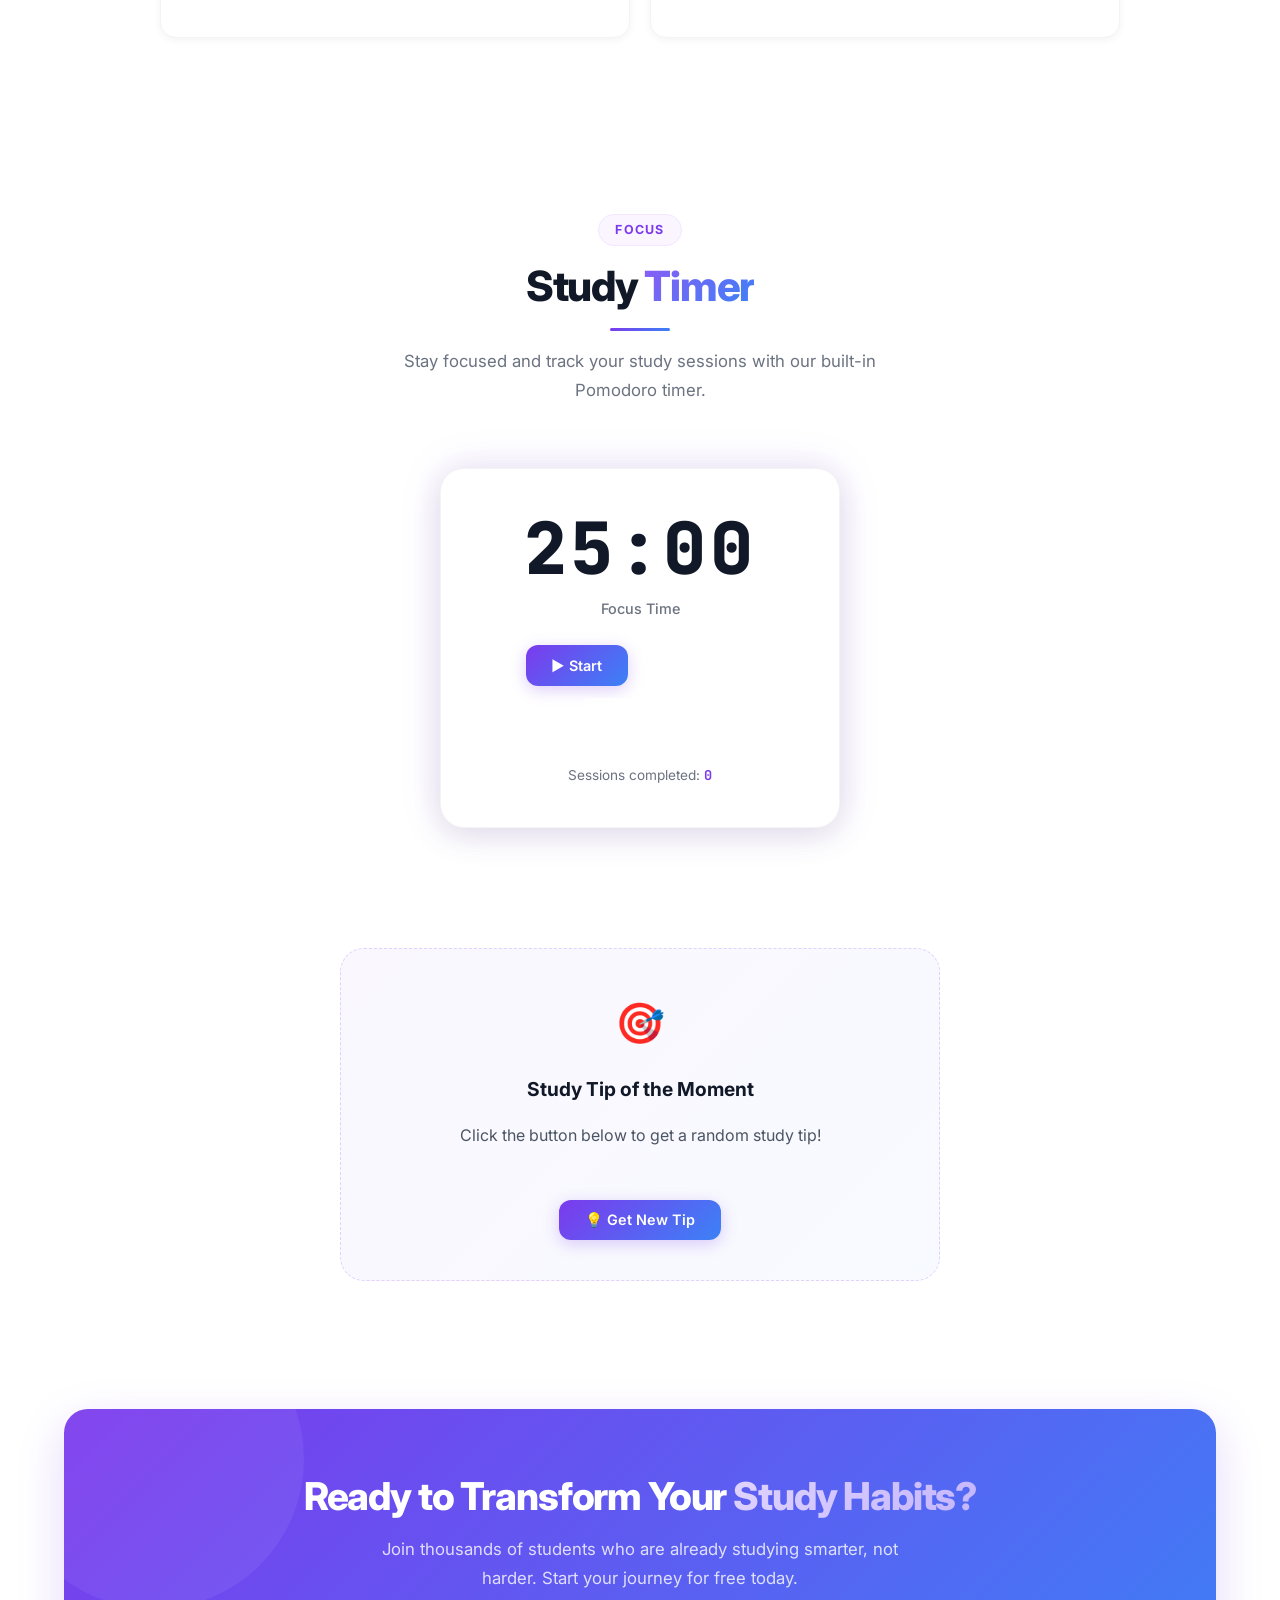
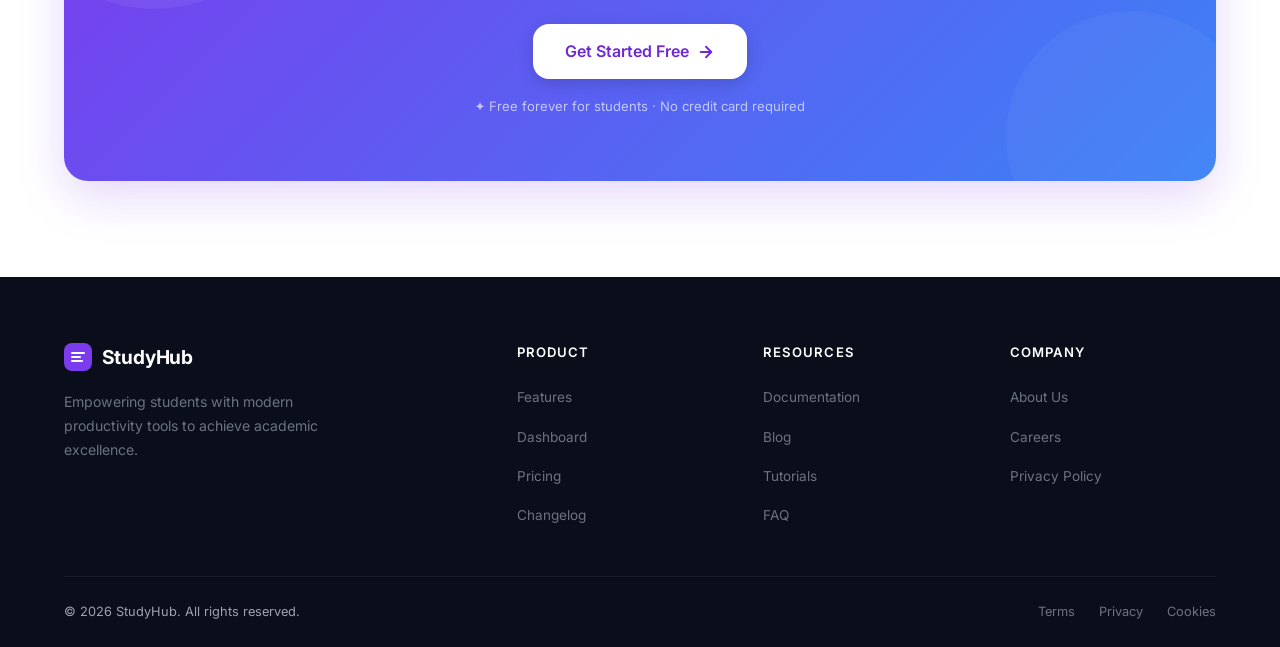
==== commit 2851a72d: "removed contact section" ====
--- a/index.html
+++ b/index.html
@@ -68,7 +68,7 @@
                 <li><a href="#features" class="nav-link">Features</a></li>
                 <li><a href="#dashboard" class="nav-link">Dashboard</a></li>
                 <li><a href="#testimonials" class="nav-link">Testimonials</a></li>
-                <li><a href="#contact" class="nav-link">Contact</a></li>
+
                 <li>
                     <a href="#login" class="btn btn-nav-login">
                         <svg width="16" height="16" viewBox="0 0 24 24" fill="none" stroke="currentColor"
@@ -1055,242 +1055,6 @@
             </div>
         </section>
 
-        <!-- ===== CONTACT SECTION ===== -->
-        <section class="contact-section" id="contact">
-            <div class="container">
-                <div class="section-header">
-                    <span class="section-tag">Contact</span>
-                    <h2 class="section-title">Get in <span class="gradient-text">Touch</span></h2>
-                    <p class="section-subtitle">
-                        Have questions, feedback, or want to partner with us? We'd love to hear from you.
-                    </p>
-                </div>
-
-                <div class="contact-grid">
-                    <!-- Contact Info -->
-                    <div class="contact-info-panel">
-                        <h3 class="contact-info-title">Let's start a conversation</h3>
-                        <p class="contact-info-text">
-                            Whether you're a student with a feature request, an educator exploring
-                            partnerships, or just curious — reach out and we'll get back to you within 24 hours.
-                        </p>
-                        <!-- Contact section illustration -->
-                        <img src="images/hero-illustration.png"
-                             alt="Student productivity dashboard illustration"
-                             class="contact-illustration"
-                             width="400"
-                             height="280"
-                             loading="lazy">
-                        <div class="contact-details">
-                            <div class="contact-detail-item">
-                                <div class="contact-detail-icon">
-                                    <svg width="20" height="20" viewBox="0 0 24 24" fill="none" stroke="currentColor"
-                                        stroke-width="2" stroke-linecap="round">
-                                        <rect x="2" y="4" width="20" height="16" rx="2" />
-                                        <path d="M22 4L12 13L2 4" />
-                                    </svg>
-                                </div>
-                                <div>
-                                    <strong>Email</strong>
-                                    <span>hello@studyhub.app</span>
-                                </div>
-                            </div>
-                            <div class="contact-detail-item">
-                                <div class="contact-detail-icon">
-                                    <svg width="20" height="20" viewBox="0 0 24 24" fill="none" stroke="currentColor"
-                                        stroke-width="2" stroke-linecap="round">
-                                        <path d="M21 10c0 7-9 13-9 13s-9-6-9-13a9 9 0 0118 0z" />
-                                        <circle cx="12" cy="10" r="3" />
-                                    </svg>
-                                </div>
-                                <div>
-                                    <strong>Location</strong>
-                                    <span>Bangalore, India</span>
-                                </div>
-                            </div>
-                            <div class="contact-detail-item">
-                                <div class="contact-detail-icon">
-                                    <svg width="20" height="20" viewBox="0 0 24 24" fill="none" stroke="currentColor"
-                                        stroke-width="2" stroke-linecap="round">
-                                        <circle cx="12" cy="12" r="10" />
-                                        <polyline points="12 6 12 12 16 14" />
-                                    </svg>
-                                </div>
-                                <div>
-                                    <strong>Response Time</strong>
-                                    <span>Within 24 hours</span>
-                                </div>
-                            </div>
-                        </div>
-                        <!-- Social Links -->
-                        <div class="contact-socials">
-                            <a href="#" class="social-link" aria-label="Twitter">
-                                <svg viewBox="0 0 24 24" fill="currentColor">
-                                    <path
-                                        d="M18.244 2.25h3.308l-7.227 8.26 8.502 11.24H16.17l-5.214-6.817L4.99 21.75H1.68l7.73-8.835L1.254 2.25H8.08l4.713 6.231zm-1.161 17.52h1.833L7.084 4.126H5.117z" />
-                                </svg>
-                            </a>
-                            <a href="#" class="social-link" aria-label="GitHub">
-                                <svg viewBox="0 0 24 24" fill="currentColor">
-                                    <path
-                                        d="M12 0C5.37 0 0 5.37 0 12c0 5.31 3.435 9.795 8.205 11.385.6.105.825-.255.825-.57 0-.285-.015-1.23-.015-2.235-3.015.555-3.795-.735-4.035-1.41-.135-.345-.72-1.41-1.23-1.695-.42-.225-1.02-.78-.015-.795.945-.015 1.62.87 1.845 1.23 1.08 1.815 2.805 1.305 3.495.99.105-.78.42-1.305.765-1.605-2.67-.3-5.46-1.335-5.46-5.925 0-1.305.465-2.385 1.23-3.225-.12-.3-.54-1.53.12-3.18 0 0 1.005-.315 3.3 1.23.96-.27 1.98-.405 3-.405s2.04.135 3 .405c2.295-1.56 3.3-1.23 3.3-1.23.66 1.65.24 2.88.12 3.18.765.84 1.23 1.905 1.23 3.225 0 4.605-2.805 5.625-5.475 5.925.435.375.81 1.095.81 2.22 0 1.605-.015 2.895-.015 3.3 0 .315.225.69.825.57A12.02 12.02 0 0024 12c0-6.63-5.37-12-12-12z" />
-                                </svg>
-                            </a>
-                            <a href="#" class="social-link" aria-label="LinkedIn">
-                                <svg viewBox="0 0 24 24" fill="currentColor">
-                                    <path
-                                        d="M20.447 20.452h-3.554v-5.569c0-1.328-.027-3.037-1.852-3.037-1.853 0-2.136 1.445-2.136 2.939v5.667H9.351V9h3.414v1.561h.046c.477-.9 1.637-1.85 3.37-1.85 3.601 0 4.267 2.37 4.267 5.455v6.286zM5.337 7.433a2.062 2.062 0 01-2.063-2.065 2.064 2.064 0 112.063 2.065zm1.782 13.019H3.555V9h3.564v11.452zM22.225 0H1.771C.792 0 0 .774 0 1.729v20.542C0 23.227.792 24 1.771 24h20.451C23.2 24 24 23.227 24 22.271V1.729C24 .774 23.2 0 22.222 0h.003z" />
-                                </svg>
-                            </a>
-                            <a href="#" class="social-link" aria-label="Instagram">
-                                <svg viewBox="0 0 24 24" fill="currentColor">
-                                    <path
-                                        d="M12 2.163c3.204 0 3.584.012 4.85.07 3.252.148 4.771 1.691 4.919 4.919.058 1.265.069 1.645.069 4.849 0 3.205-.012 3.584-.069 4.849-.149 3.225-1.664 4.771-4.919 4.919-1.266.058-1.644.07-4.85.07-3.204 0-3.584-.012-4.849-.07-3.26-.149-4.771-1.699-4.919-4.92-.058-1.265-.07-1.644-.07-4.849 0-3.204.013-3.583.07-4.849.149-3.227 1.664-4.771 4.919-4.919 1.266-.057 1.645-.069 4.849-.069zM12 0C8.741 0 8.333.014 7.053.072 2.695.272.273 2.69.073 7.052.014 8.333 0 8.741 0 12c0 3.259.014 3.668.072 4.948.2 4.358 2.618 6.78 6.98 6.98C8.333 23.986 8.741 24 12 24c3.259 0 3.668-.014 4.948-.072 4.354-.2 6.782-2.618 6.979-6.98.059-1.28.073-1.689.073-4.948 0-3.259-.014-3.667-.072-4.947-.196-4.354-2.617-6.78-6.979-6.98C15.668.014 15.259 0 12 0zm0 5.838a6.162 6.162 0 100 12.324 6.162 6.162 0 000-12.324zM12 16a4 4 0 110-8 4 4 0 010 8zm6.406-11.845a1.44 1.44 0 100 2.881 1.44 1.44 0 000-2.881z" />
-                                </svg>
-                            </a>
-                        </div>
-                    </div>
-
-                    <!-- Contact Form -->
-                    <form class="contact-form" id="contact-form" action="#" method="POST" novalidate>
-                        <!-- Row 1: Full Name + Email -->
-                        <div class="form-row">
-                            <div class="form-group">
-                                <label for="contact-name" class="form-label">Full Name <span class="form-required">*</span></label>
-                                <div class="form-input-wrap">
-                                    <input type="text" id="contact-name" class="form-input" placeholder="Your full name"
-                                        autocomplete="name">
-                                    <span class="form-check" aria-hidden="true">✓</span>
-                                </div>
-                                <span class="form-error" id="contact-name-error"></span>
-                            </div>
-                            <div class="form-group">
-                                <label for="contact-email" class="form-label">Email Address <span class="form-required">*</span></label>
-                                <div class="form-input-wrap">
-                                    <input type="email" id="contact-email" class="form-input" placeholder="you@example.com"
-                                        autocomplete="email">
-                                    <span class="form-check" aria-hidden="true">✓</span>
-                                </div>
-                                <span class="form-error" id="contact-email-error"></span>
-                            </div>
-                        </div>
-
-                        <!-- Row 2: Phone + Study Goal -->
-                        <div class="form-row">
-                            <div class="form-group">
-                                <label for="contact-phone" class="form-label">Phone Number <span class="form-required">*</span></label>
-                                <div class="form-input-wrap">
-                                    <input type="tel" id="contact-phone" class="form-input" placeholder="+91 98765 43210"
-                                        autocomplete="tel">
-                                    <span class="form-check" aria-hidden="true">✓</span>
-                                </div>
-                                <span class="form-error" id="contact-phone-error"></span>
-                            </div>
-                            <div class="form-group">
-                                <label for="contact-goal" class="form-label">Study Goal <span class="form-required">*</span></label>
-                                <div class="form-input-wrap">
-                                    <select id="contact-goal" class="form-input form-select">
-                                        <option value="">Select your goal...</option>
-                                        <option value="exam-prep">Exam Preparation</option>
-                                        <option value="homework">Homework Help</option>
-                                        <option value="research">Research & Projects</option>
-                                        <option value="skill-building">Skill Building</option>
-                                        <option value="time-management">Time Management</option>
-                                        <option value="other">Other</option>
-                                    </select>
-                                    <span class="form-check" aria-hidden="true">✓</span>
-                                </div>
-                                <span class="form-error" id="contact-goal-error"></span>
-                            </div>
-                        </div>
-
-                        <!-- Row 3: Password + Confirm Password -->
-                        <div class="form-row">
-                            <div class="form-group">
-                                <label for="contact-password" class="form-label">Password <span class="form-required">*</span></label>
-                                <div class="form-input-wrap">
-                                    <input type="password" id="contact-password" class="form-input" placeholder="Min 8 characters"
-                                        autocomplete="new-password">
-                                    <button type="button" class="password-toggle" id="password-toggle-1" aria-label="Show password">
-                                        <svg class="eye-icon" width="18" height="18" viewBox="0 0 24 24" fill="none" stroke="currentColor" stroke-width="2" stroke-linecap="round">
-                                            <path d="M1 12s4-8 11-8 11 8 11 8-4 8-11 8-11-8-11-8z"/>
-                                            <circle cx="12" cy="12" r="3"/>
-                                        </svg>
-                                        <svg class="eye-off-icon" width="18" height="18" viewBox="0 0 24 24" fill="none" stroke="currentColor" stroke-width="2" stroke-linecap="round" style="display:none">
-                                            <path d="M17.94 17.94A10.07 10.07 0 0112 20c-7 0-11-8-11-8a18.45 18.45 0 015.06-5.94M9.9 4.24A9.12 9.12 0 0112 4c7 0 11 8 11 8a18.5 18.5 0 01-2.16 3.19m-6.72-1.07a3 3 0 11-4.24-4.24"/>
-                                            <line x1="1" y1="1" x2="23" y2="23"/>
-                                        </svg>
-                                    </button>
-                                </div>
-                                <div class="password-strength" id="password-strength">
-                                    <div class="strength-track">
-                                        <div class="strength-bar" id="strength-bar"></div>
-                                    </div>
-                                    <span class="strength-label" id="strength-label"></span>
-                                </div>
-                                <span class="form-error" id="contact-password-error"></span>
-                            </div>
-                            <div class="form-group">
-                                <label for="contact-confirm-password" class="form-label">Confirm Password <span class="form-required">*</span></label>
-                                <div class="form-input-wrap">
-                                    <input type="password" id="contact-confirm-password" class="form-input" placeholder="Repeat password"
-                                        autocomplete="new-password">
-                                    <button type="button" class="password-toggle" id="password-toggle-2" aria-label="Show password">
-                                        <svg class="eye-icon" width="18" height="18" viewBox="0 0 24 24" fill="none" stroke="currentColor" stroke-width="2" stroke-linecap="round">
-                                            <path d="M1 12s4-8 11-8 11 8 11 8-4 8-11 8-11-8-11-8z"/>
-                                            <circle cx="12" cy="12" r="3"/>
-                                        </svg>
-                                        <svg class="eye-off-icon" width="18" height="18" viewBox="0 0 24 24" fill="none" stroke="currentColor" stroke-width="2" stroke-linecap="round" style="display:none">
-                                            <path d="M17.94 17.94A10.07 10.07 0 0112 20c-7 0-11-8-11-8a18.45 18.45 0 015.06-5.94M9.9 4.24A9.12 9.12 0 0112 4c7 0 11 8 11 8a18.5 18.5 0 01-2.16 3.19m-6.72-1.07a3 3 0 11-4.24-4.24"/>
-                                            <line x1="1" y1="1" x2="23" y2="23"/>
-                                        </svg>
-                                    </button>
-                                </div>
-                                <span class="form-error" id="contact-confirm-password-error"></span>
-                            </div>
-                        </div>
-
-                        <!-- Message -->
-                        <div class="form-group">
-                            <label for="contact-message" class="form-label">Message <span class="form-required">*</span></label>
-                            <div class="form-input-wrap">
-                                <textarea id="contact-message" class="form-input form-textarea"
-                                    placeholder="Tell us more about your goals..." rows="5" maxlength="500"></textarea>
-                                <span class="form-check form-check-textarea" aria-hidden="true">✓</span>
-                            </div>
-                            <div class="char-counter" id="char-counter">
-                                <span id="char-count">0</span> / <span id="char-max">500</span> characters
-                                <div class="char-progress-track">
-                                    <div class="char-progress-fill" id="char-progress-fill"></div>
-                                </div>
-                            </div>
-                            <span class="form-error" id="contact-message-error"></span>
-                        </div>
-
-                        <!-- Terms Checkbox -->
-                        <div class="form-group form-checkbox-group">
-                            <label class="checkbox-label" for="contact-terms">
-                                <input type="checkbox" id="contact-terms" class="form-checkbox">
-                                <span class="checkbox-custom"></span>
-                                <span class="checkbox-text">I agree to the <a href="#" class="terms-link">Terms of Service</a> and <a href="#" class="terms-link">Privacy Policy</a> <span class="form-required">*</span></span>
-                            </label>
-                            <span class="form-error" id="contact-terms-error"></span>
-                        </div>
-
-                        <!-- Submit Button -->
-                        <button type="submit" class="btn btn-primary btn-full" id="contact-submit">
-                            Send Message
-                            <svg width="18" height="18" viewBox="0 0 24 24" fill="none" stroke="currentColor"
-                                stroke-width="2" stroke-linecap="round">
-                                <line x1="22" y1="2" x2="11" y2="13" />
-                                <polygon points="22 2 15 22 11 13 2 9 22 2" />
-                            </svg>
-                        </button>
-                    </form>
-                </div>
-            </div>
-        </section>
-
         <!-- ===== STUDY TIMER WIDGET ===== -->
         <section class="study-timer-section" id="study-timer">
             <div class="container">
@@ -1410,7 +1174,7 @@
                     <h4 class="footer-heading">Company</h4>
                     <ul class="footer-links">
                         <li><a href="#">About Us</a></li>
-                        <li><a href="#contact">Contact</a></li>
+
                         <li><a href="#">Careers</a></li>
                         <li><a href="#">Privacy Policy</a></li>
                     </ul>
@@ -1441,23 +1205,7 @@
         <span id="favorites-count">0</span>
     </div>
 
-    <!-- ===== SUCCESS MODAL ===== -->
-    <div class="success-modal" id="success-modal" role="dialog" aria-modal="true" aria-labelledby="modal-title">
-        <div class="success-modal-card">
-            <div class="modal-checkmark">
-                <svg width="48" height="48" viewBox="0 0 24 24" fill="none" stroke="currentColor" stroke-width="2.5" stroke-linecap="round" stroke-linejoin="round">
-                    <circle cx="12" cy="12" r="10"/>
-                    <polyline points="9 12 12 15 16 10"/>
-                </svg>
-            </div>
-            <h3 class="modal-title" id="modal-title">Message Sent!</h3>
-            <p class="modal-text">Thank you for reaching out. Your message has been saved and we'll get back to you within 24 hours.</p>
-            <p class="modal-summary" id="modal-summary"></p>
-            <button type="button" class="btn btn-primary modal-close-btn" id="modal-close-btn">
-                Got it!
-            </button>
-        </div>
-    </div>
+
 
     <!-- Main Script -->
     <script src="script.js"></script>
--- a/style.css
+++ b/style.css
@@ -1869,172 +1869,11 @@
     padding-left: 32px;
 }
 
-/* --------------------------------------------------------------------------
-   CONTACT SECTION
-   -------------------------------------------------------------------------- */
-.contact-section {
-    padding: var(--space-24) 0;
-    background: linear-gradient(180deg,
-            transparent 0%,
-            rgba(124, 58, 237, 0.02) 50%,
-            transparent 100%);
-}
-
-.contact-grid {
-    display: grid;
-    grid-template-columns: 1fr 1.2fr;
-    gap: var(--space-12);
-    align-items: start;
-}
-
-/* Contact Info Panel */
-.contact-info-panel {
-    padding-top: var(--space-4);
-}
-
-.contact-info-title {
-    font-size: 1.5rem;
-    font-weight: var(--fw-bold);
-    color: var(--gray-900);
-    margin-bottom: var(--space-4);
-    letter-spacing: -0.02em;
-}
-
-.contact-info-text {
-    font-size: 0.95rem;
-    color: var(--gray-500);
-    line-height: 1.7;
-    margin-bottom: var(--space-8);
-}
-
-.contact-details {
-    display: flex;
-    flex-direction: column;
-    gap: var(--space-5);
-    margin-bottom: var(--space-8);
-}
-
-.contact-detail-item {
-    display: flex;
-    align-items: center;
-    gap: var(--space-4);
-}
-
-.contact-detail-icon {
-    display: flex;
-    align-items: center;
-    justify-content: center;
-    width: 44px;
-    height: 44px;
-    border-radius: var(--radius-md);
-    background: linear-gradient(135deg, rgba(124, 58, 237, 0.08), rgba(59, 130, 246, 0.05));
-    color: var(--purple-600);
-    flex-shrink: 0;
-    border: 1px solid rgba(124, 58, 237, 0.08);
-}
-
-.contact-detail-item strong {
-    display: block;
-    font-size: 0.85rem;
-    color: var(--gray-800);
-}
-
-.contact-detail-item span {
-    font-size: 0.82rem;
-    color: var(--gray-500);
-}
-
-/* Social Links */
-.contact-socials {
-    display: flex;
-    gap: var(--space-3);
-}
-
-.social-link {
-    display: flex;
-    align-items: center;
-    justify-content: center;
-    width: 40px;
-    height: 40px;
-    border-radius: var(--radius-sm);
-    background: var(--gray-50);
-    border: 1px solid var(--gray-100);
-    color: var(--gray-500);
-    transition: all var(--t-fast);
-}
-
-.social-link svg {
-    width: 18px;
-    height: 18px;
-}
-
-.social-link:hover {
-    background: var(--purple-600);
-    color: white;
-    border-color: var(--purple-600);
-    transform: translateY(-2px);
-    box-shadow: 0 4px 12px rgba(124, 58, 237, 0.25);
-}
-
-/* Contact Form */
-.contact-form {
-    background: white;
-    border: 1px solid var(--gray-100);
-    border-radius: var(--radius-xl);
-    padding: var(--space-8);
-    box-shadow: var(--shadow-lg);
-}
-
-.form-row {
-    display: grid;
-    grid-template-columns: 1fr 1fr;
-    gap: var(--space-5);
-}
-
-.form-group {
-    margin-bottom: var(--space-5);
-}
-
-.form-label {
-    display: block;
-    font-size: 0.85rem;
-    font-weight: var(--fw-semibold);
-    color: var(--gray-700);
-    margin-bottom: var(--space-2);
-}
-
-.form-input {
-    width: 100%;
-    padding: 0.75rem 1rem;
-    font-family: var(--font-sans);
-    font-size: 0.9rem;
-    color: var(--gray-800);
-    background: var(--gray-50);
-    border: 1.5px solid var(--gray-200);
-    border-radius: var(--radius-md);
-    outline: none;
-    transition: border-color var(--t-fast), box-shadow var(--t-fast), background var(--t-fast);
-}
-
-.form-input::placeholder {
-    color: var(--gray-400);
-}
-
-.form-input:focus {
-    background: white;
-    border-color: var(--purple-400);
-    box-shadow: 0 0 0 4px rgba(124, 58, 237, 0.08);
-}
-
-.form-textarea {
-    min-height: 120px;
-    resize: vertical;
-    line-height: 1.7;
-}
 
 /* --------------------------------------------------------------------------
    FOOTER
    -------------------------------------------------------------------------- */
+
 .site-footer {
     background: var(--gray-950);
     color: var(--gray-400);
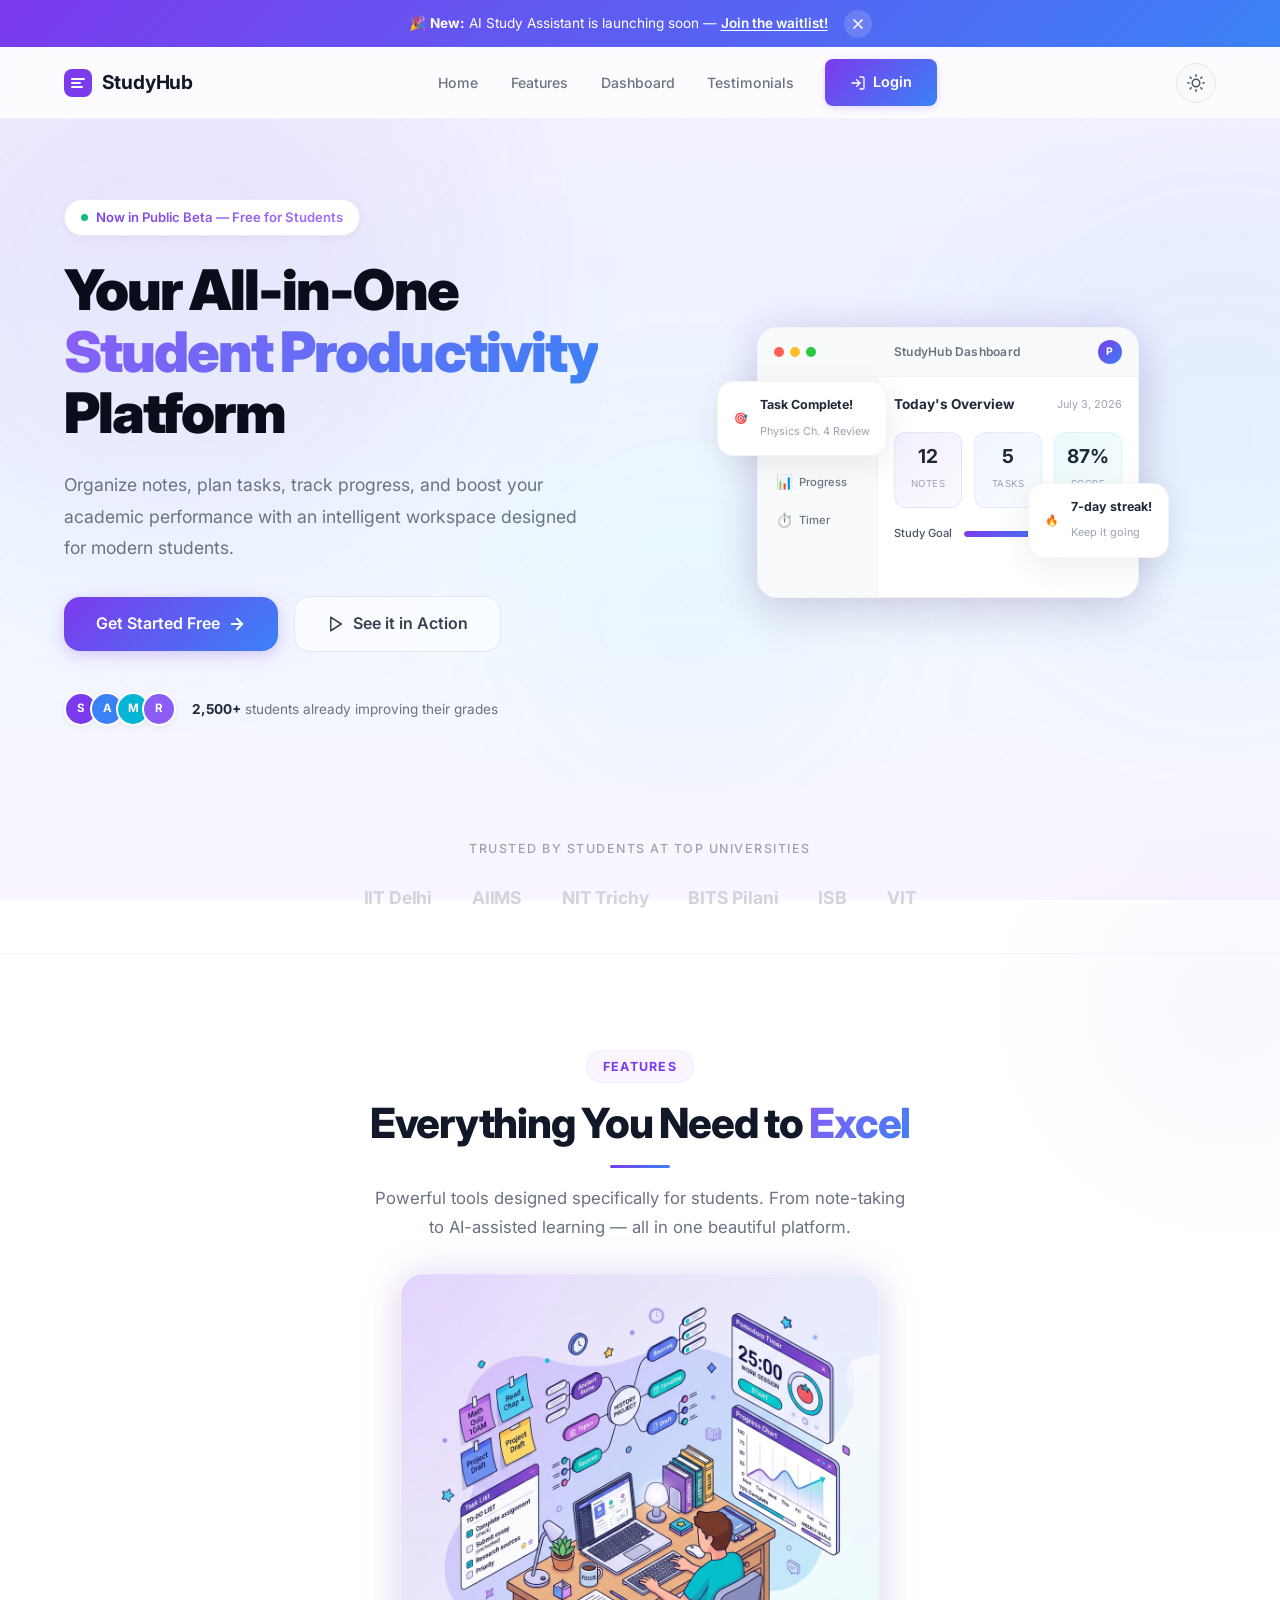
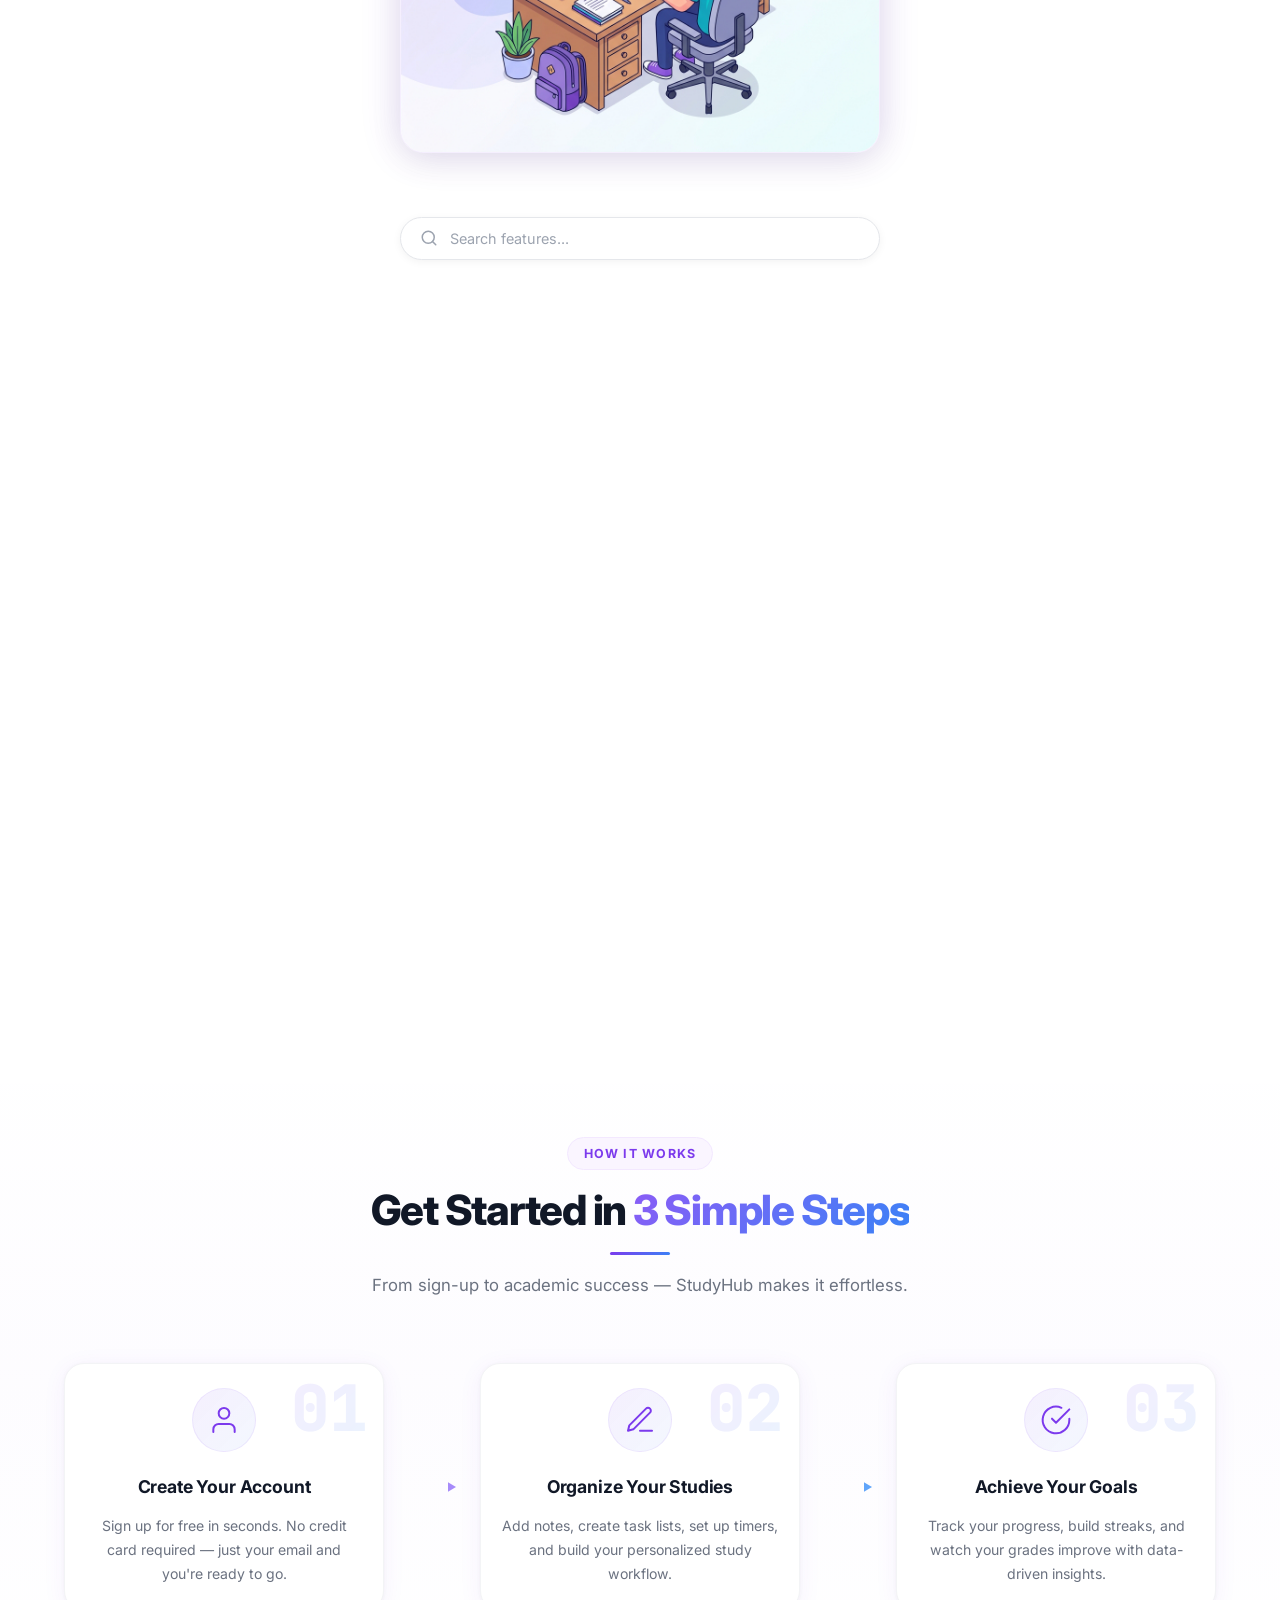
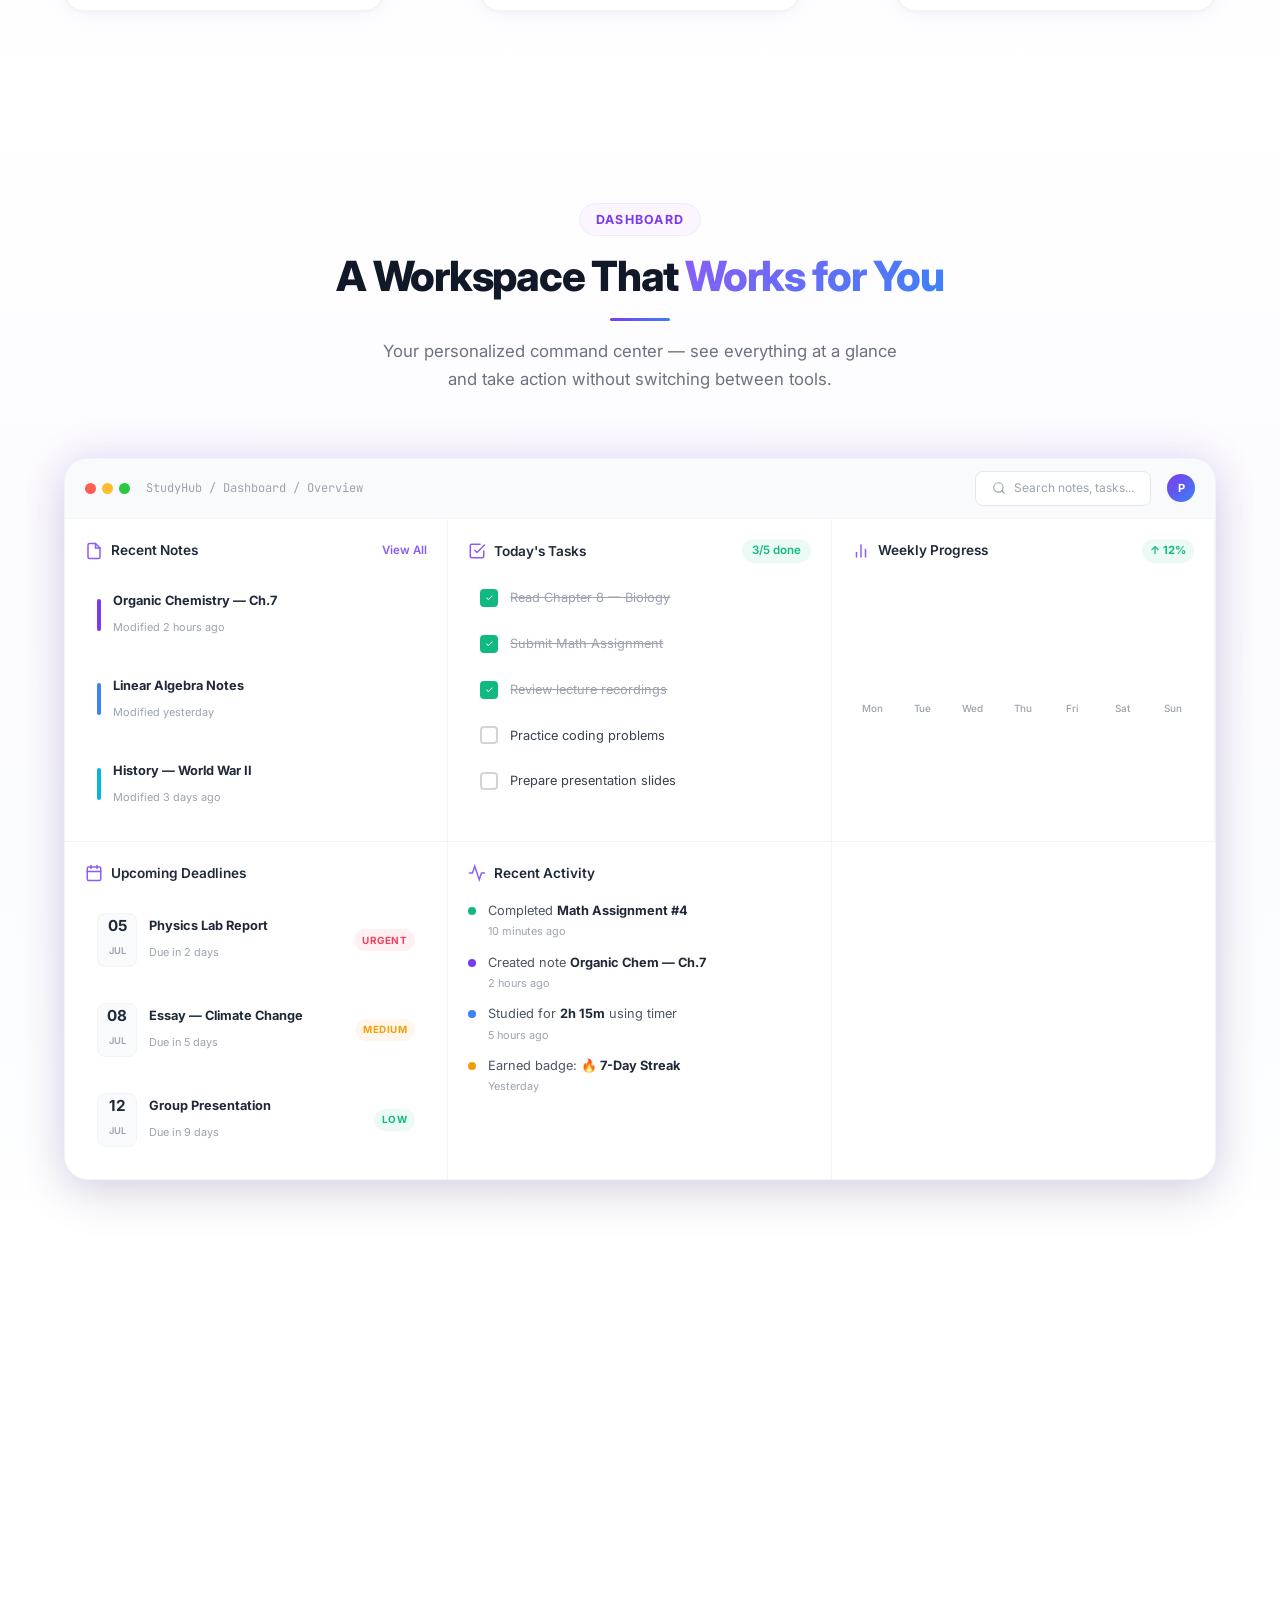
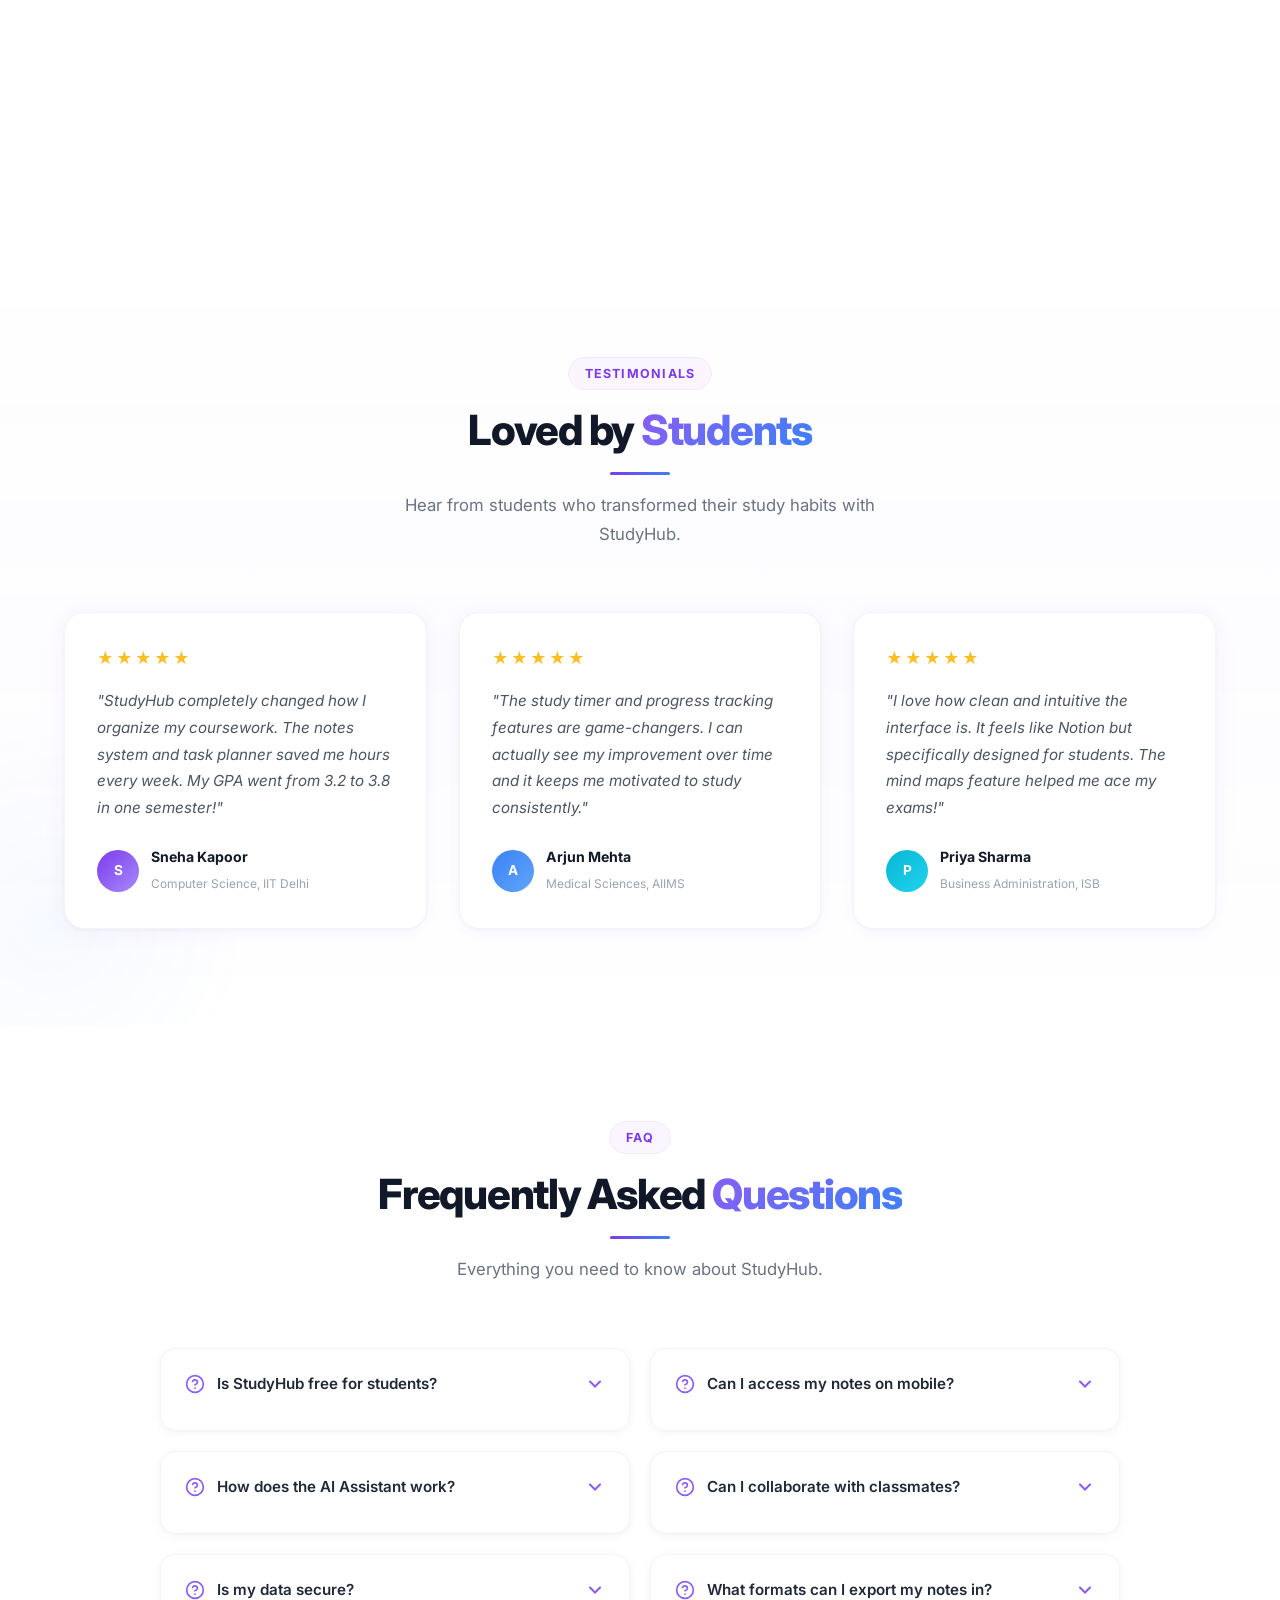
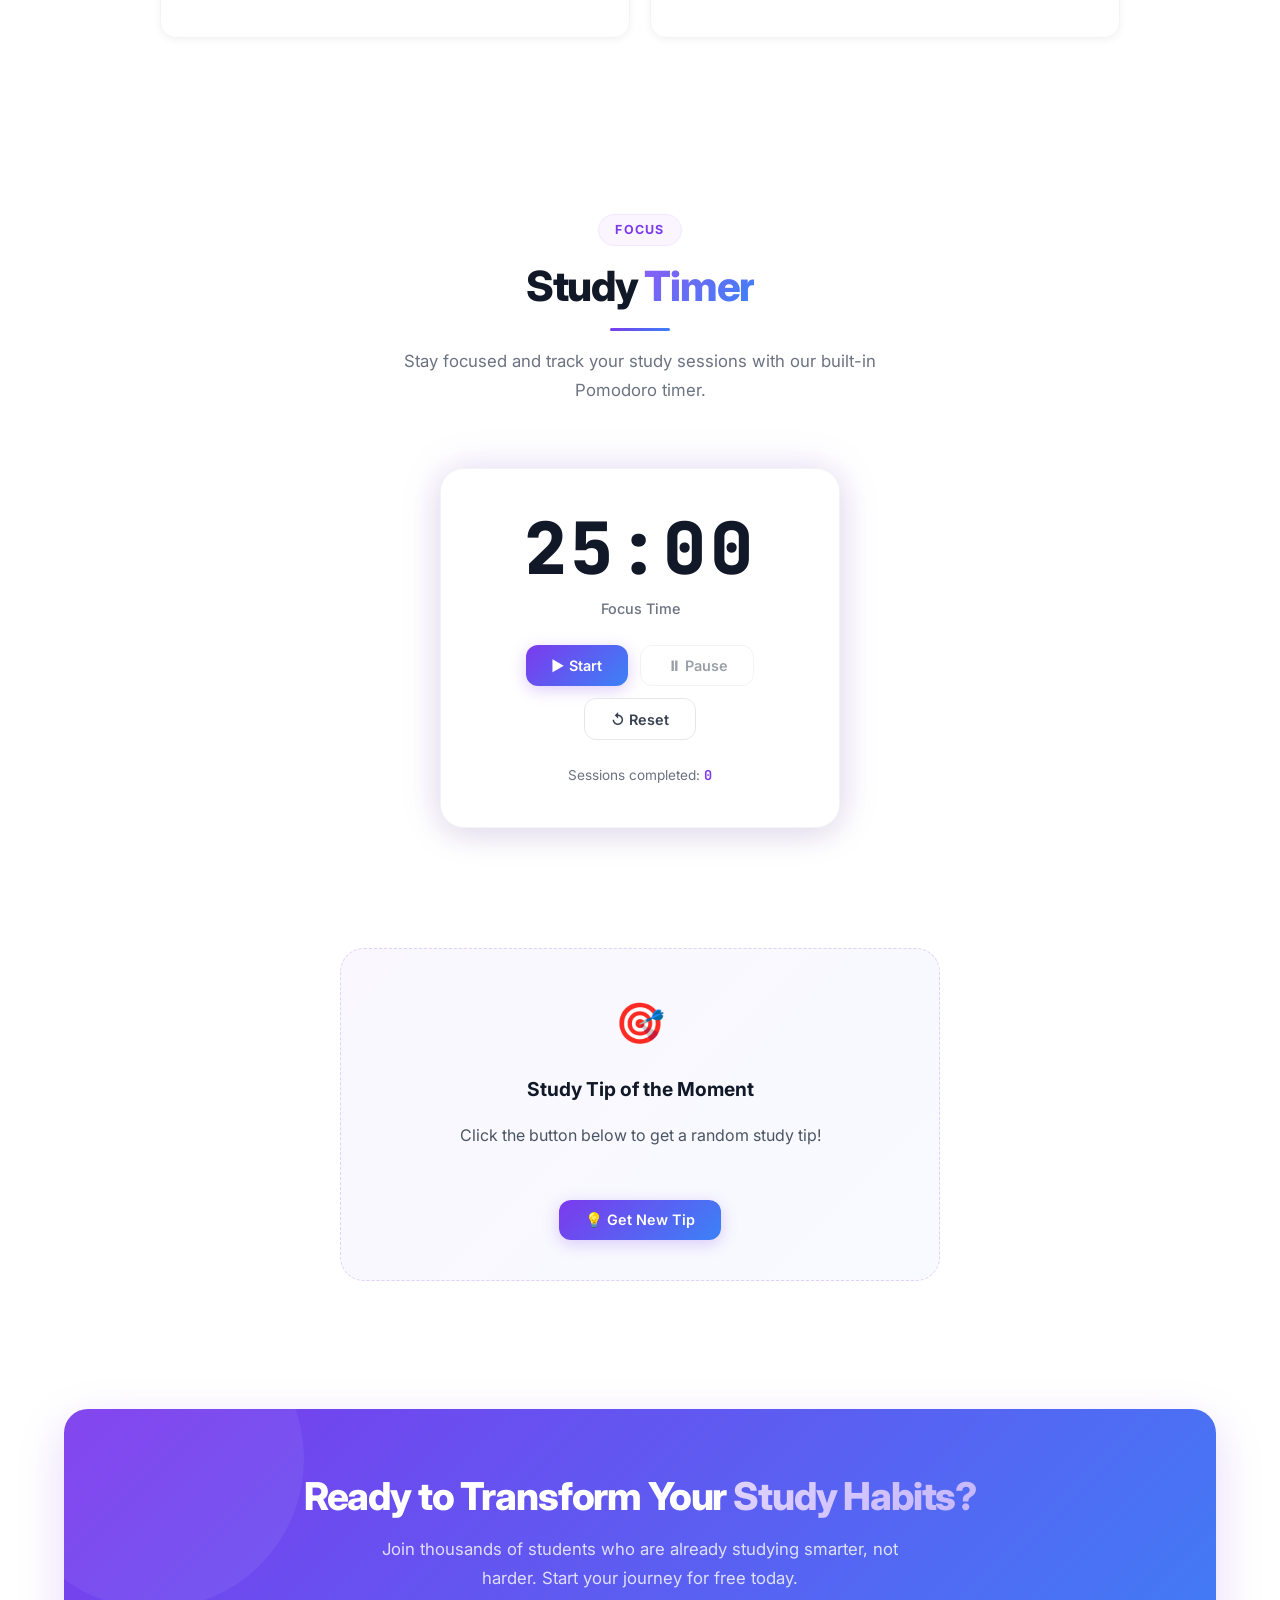
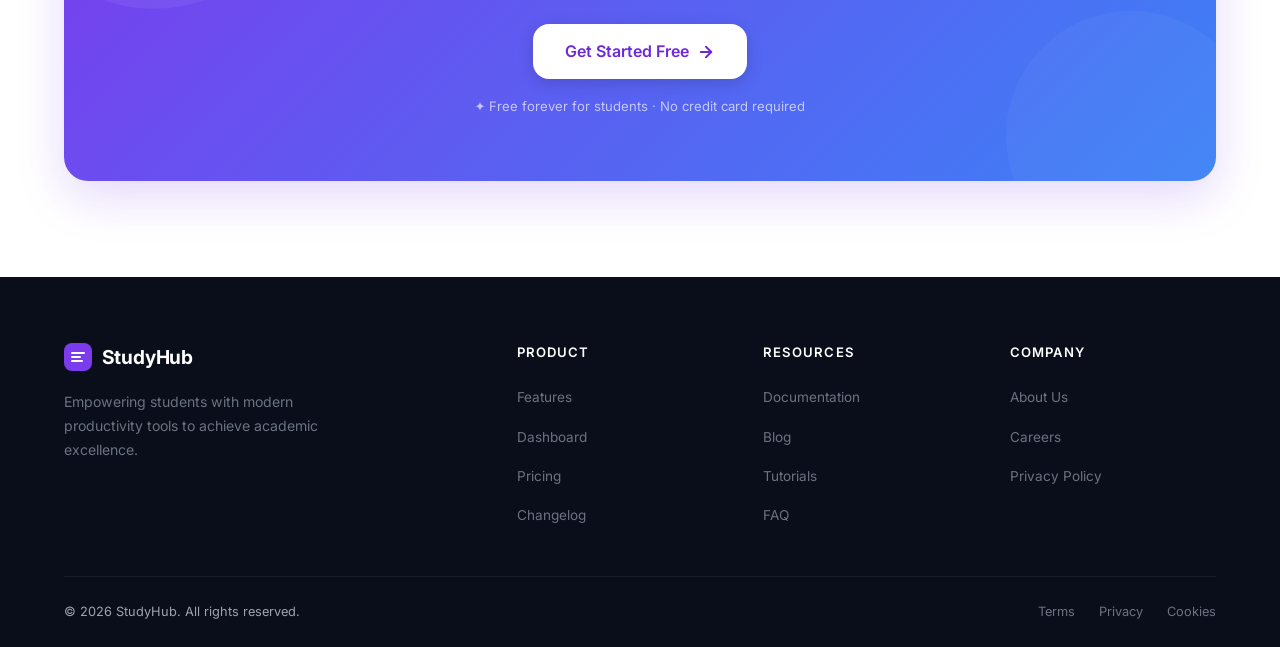
==== commit 8b0d801e: "login successful! - redirecting to home page" ====
--- a/index.html
+++ b/index.html
@@ -70,7 +70,7 @@
                 <li><a href="#testimonials" class="nav-link">Testimonials</a></li>
 
                 <li>
-                    <a href="#login" class="btn btn-nav-login">
+                    <a href="login/index.html" class="btn btn-nav-login">
                         <svg width="16" height="16" viewBox="0 0 24 24" fill="none" stroke="currentColor"
                             stroke-width="2" stroke-linecap="round" stroke-linejoin="round">
                             <path d="M15 3h4a2 2 0 012 2v14a2 2 0 01-2 2h-4" />
@@ -1104,7 +1104,7 @@
                         </p>
                     </div>
                     <div class="cta-actions">
-                        <a href="#features" class="btn btn-primary btn-lg">
+                        <a href="login/index.html" class="btn btn-primary btn-lg">
                             Get Started Free
                             <svg width="18" height="18" viewBox="0 0 24 24" fill="none" stroke="currentColor"
                                 stroke-width="2.5" stroke-linecap="round" stroke-linejoin="round">
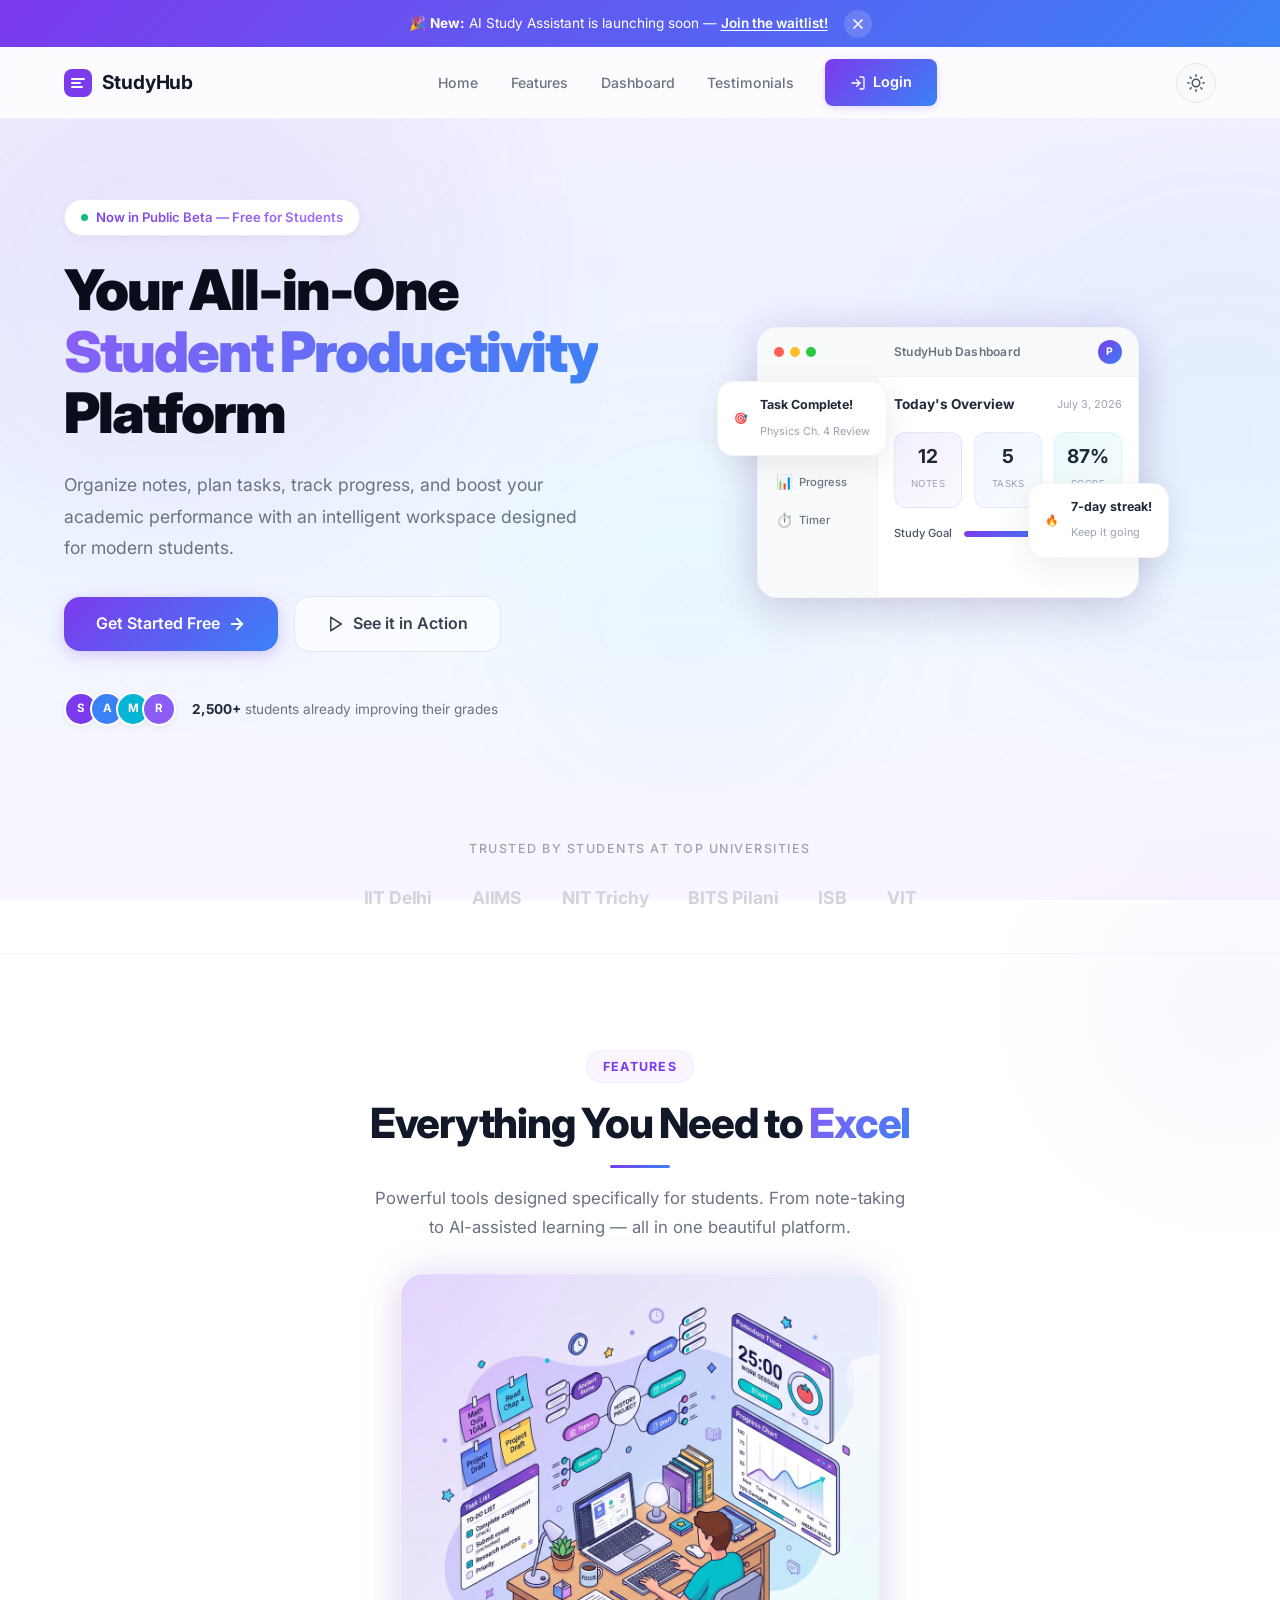
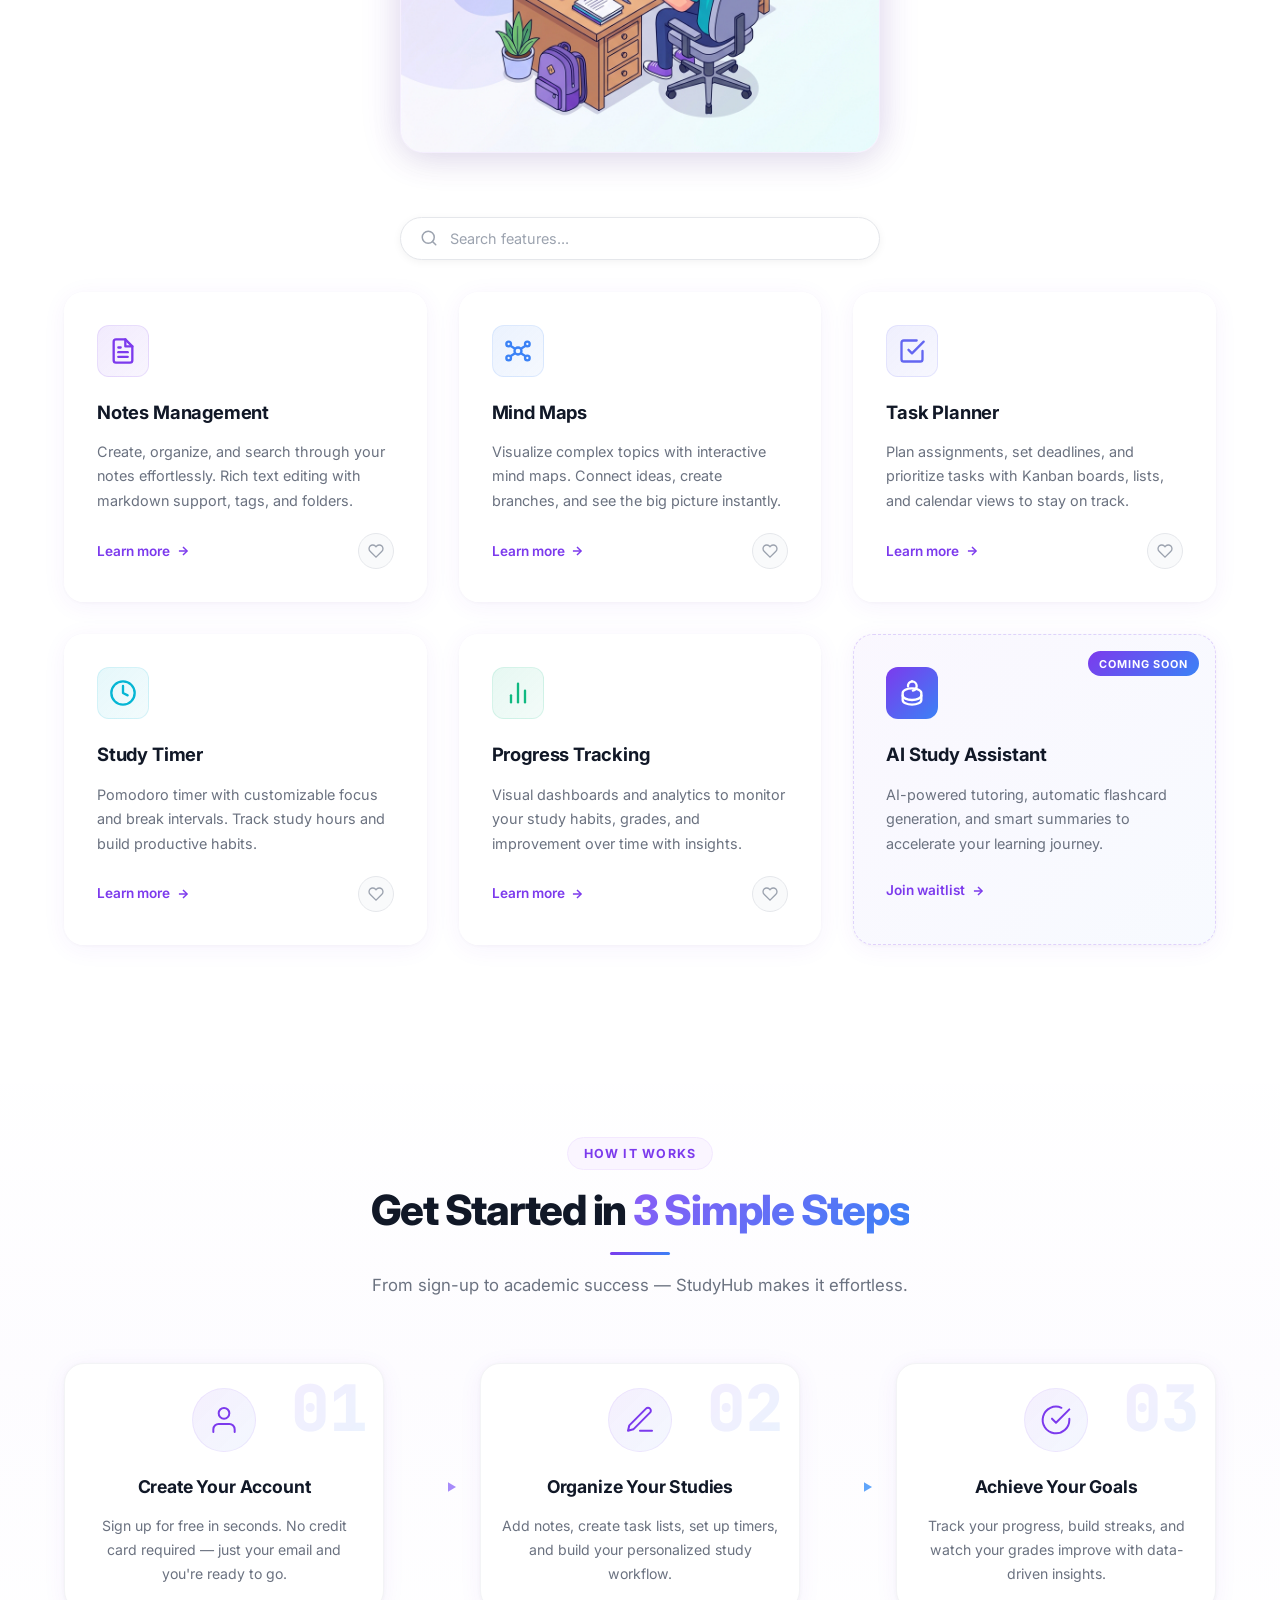
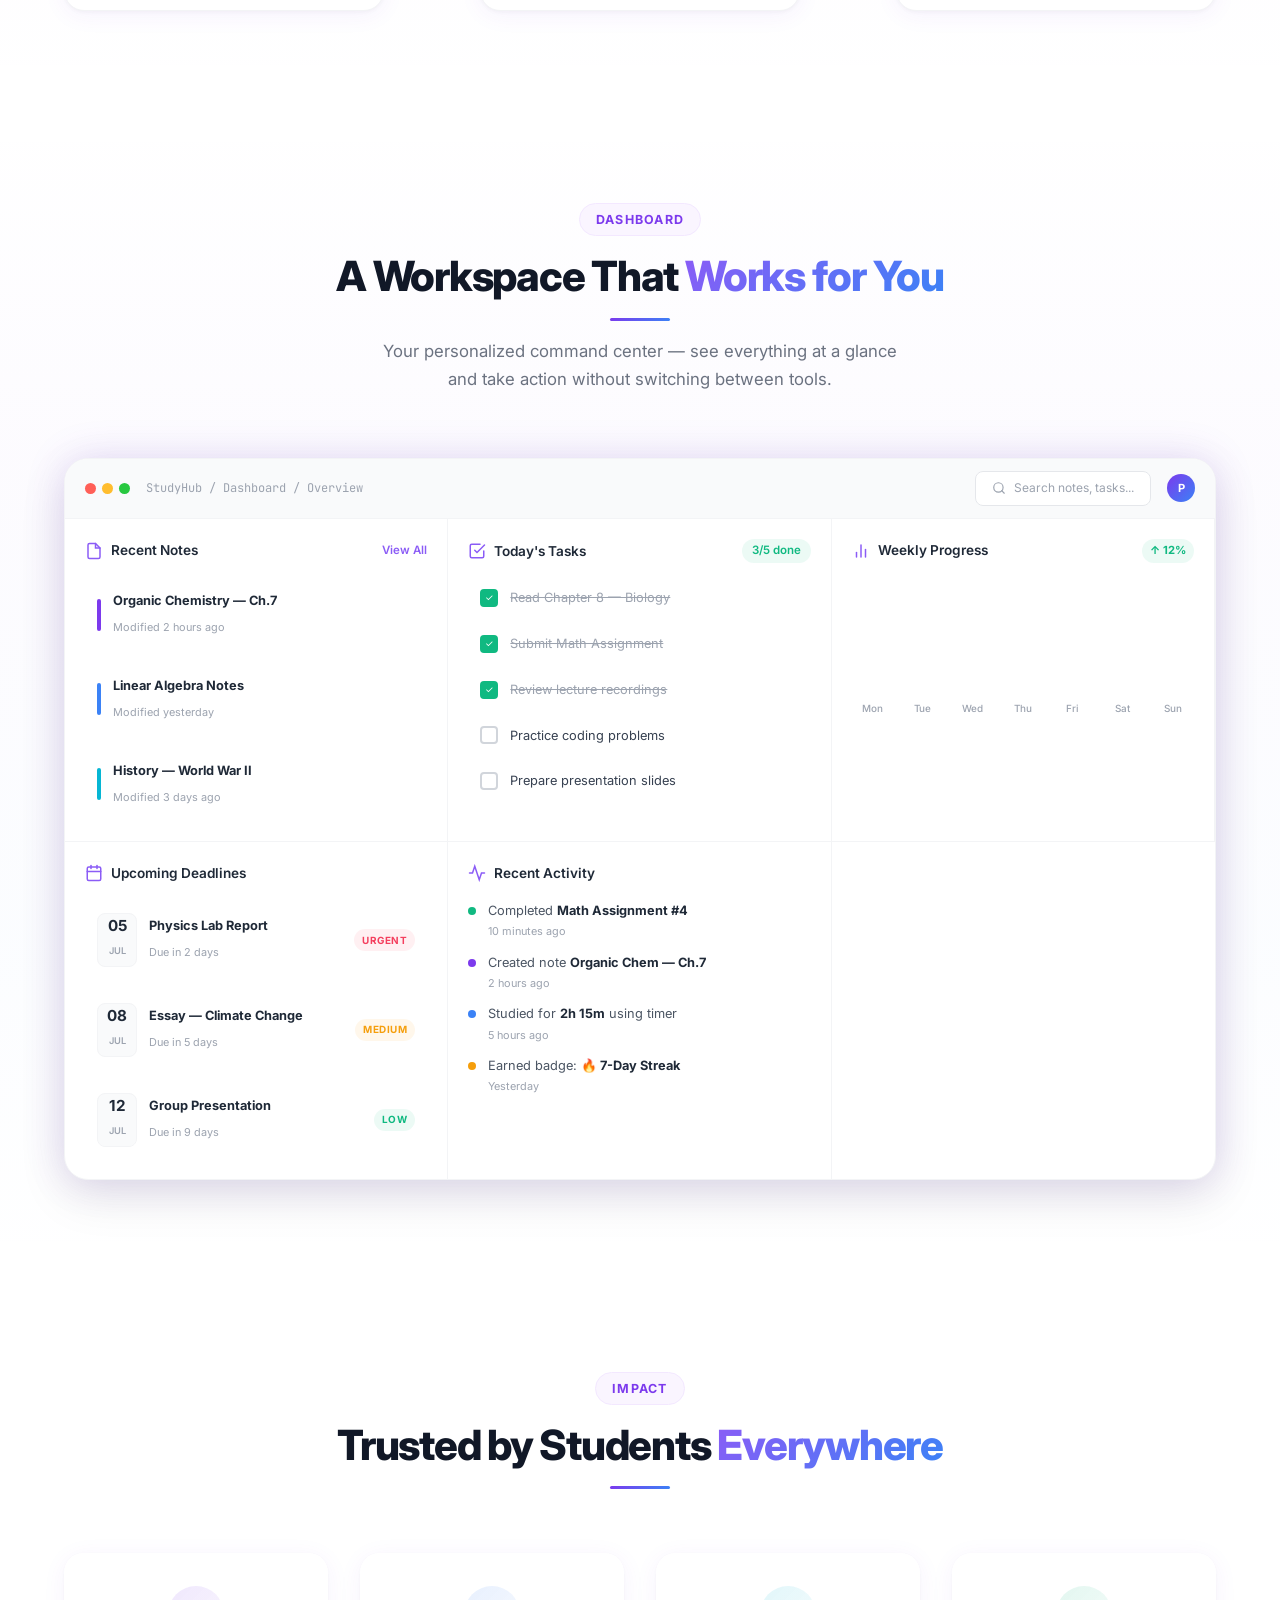
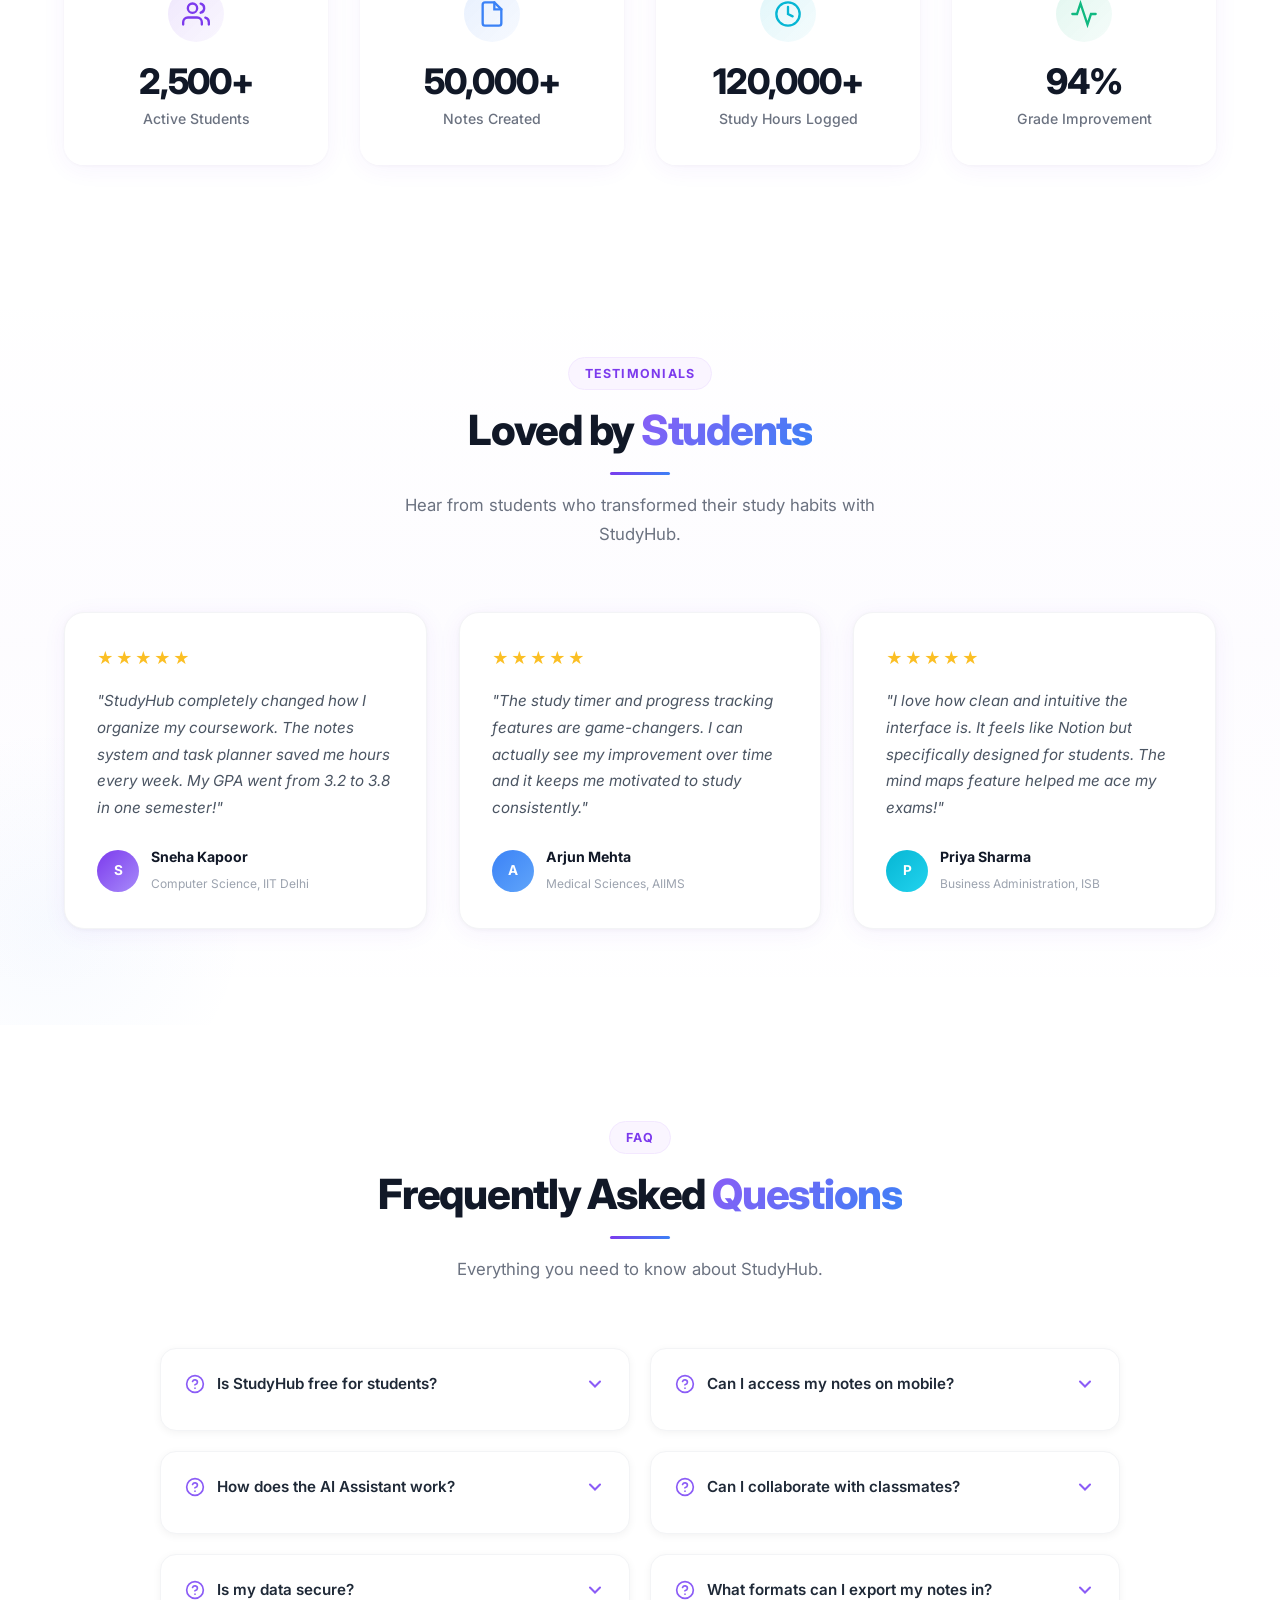
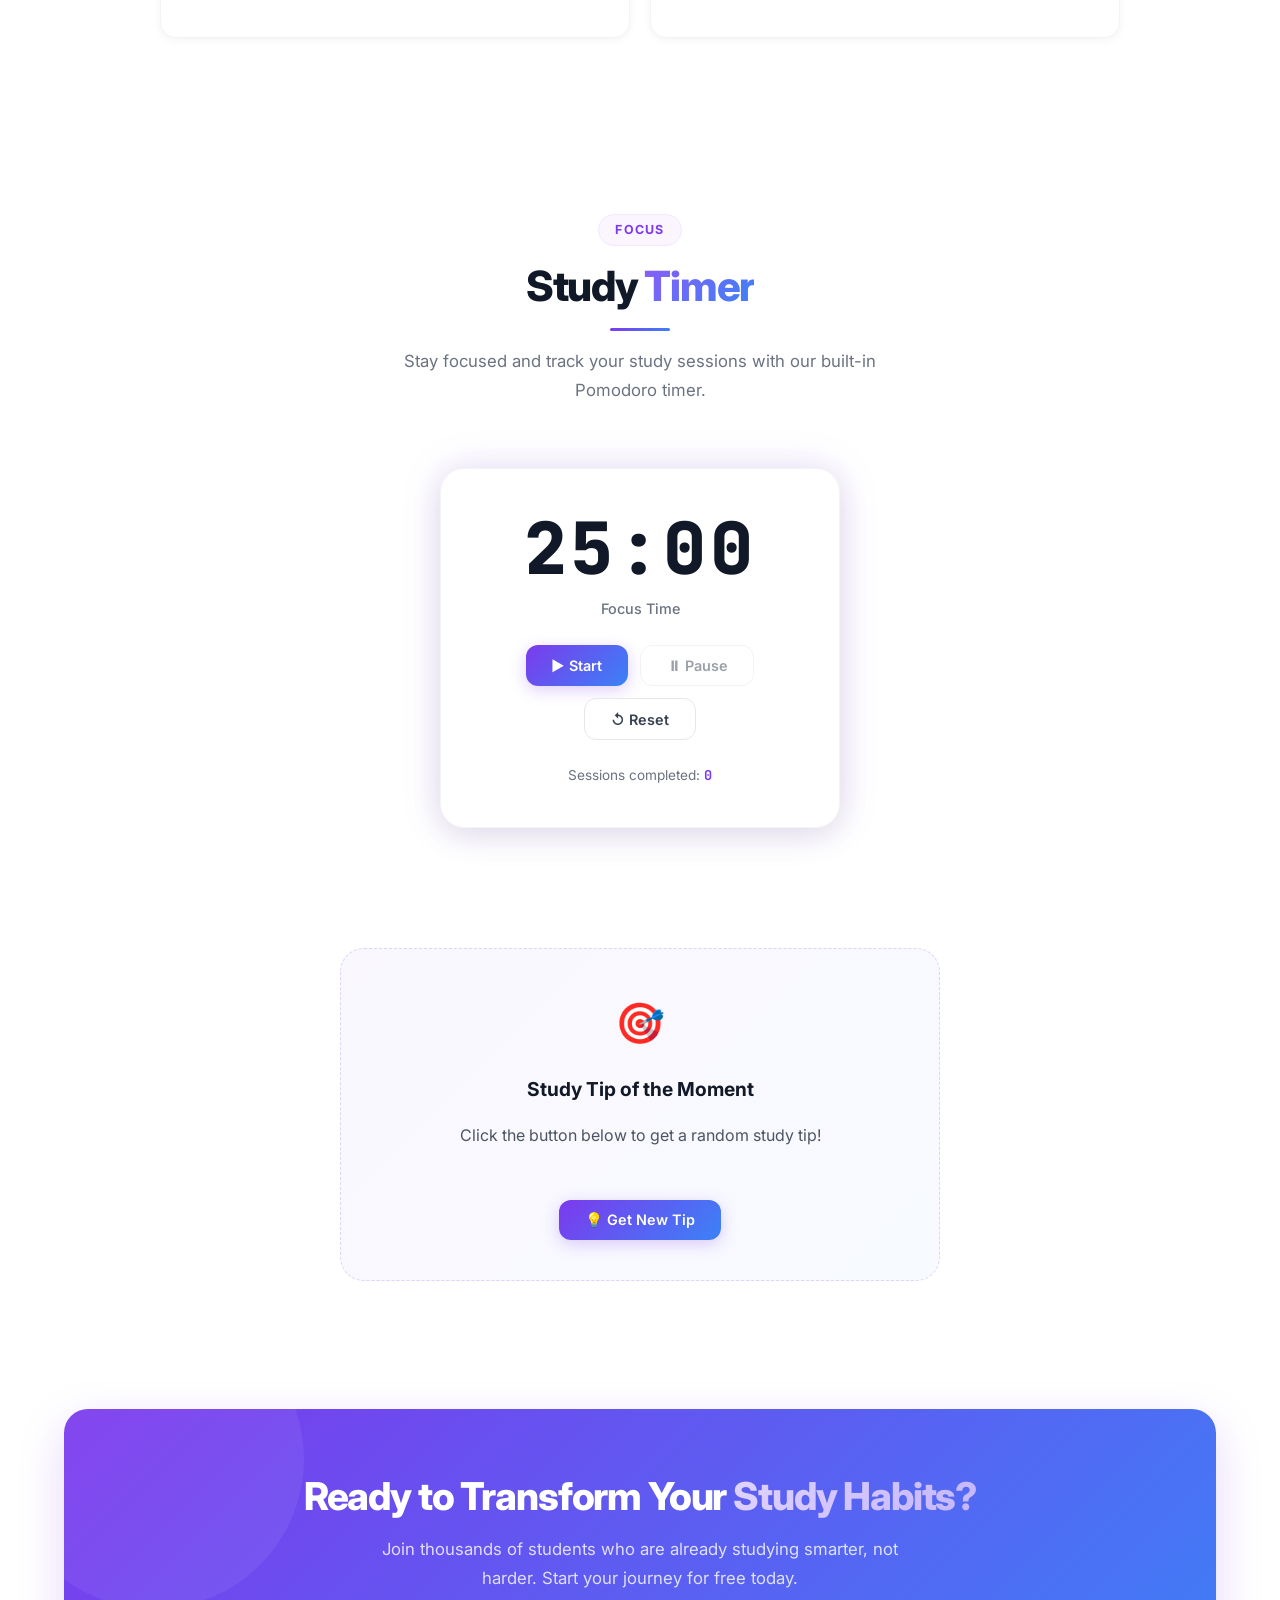
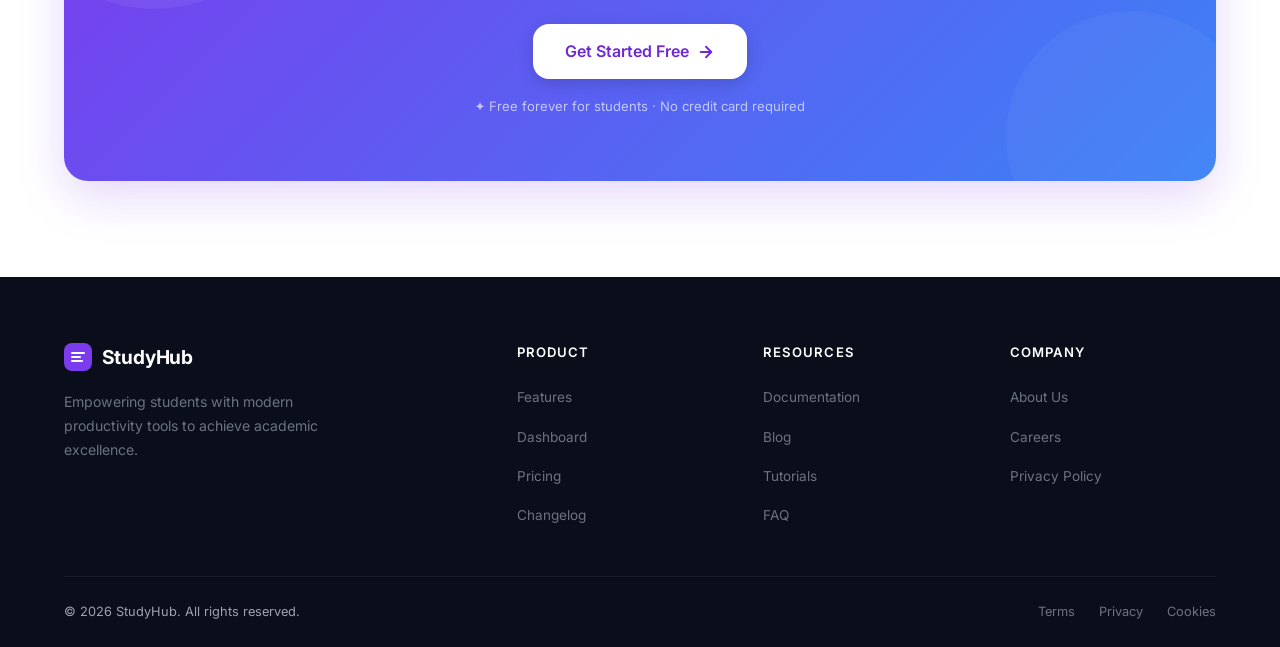
==== commit 1fdb565c: "sign up form" ====
--- a/index.html
+++ b/index.html
@@ -69,7 +69,7 @@
                 <li><a href="#dashboard" class="nav-link">Dashboard</a></li>
                 <li><a href="#testimonials" class="nav-link">Testimonials</a></li>
 
-                <li>
+                <li id="nav-login-item">
                     <a href="login/index.html" class="btn btn-nav-login">
                         <svg width="16" height="16" viewBox="0 0 24 24" fill="none" stroke="currentColor"
                             stroke-width="2" stroke-linecap="round" stroke-linejoin="round">
